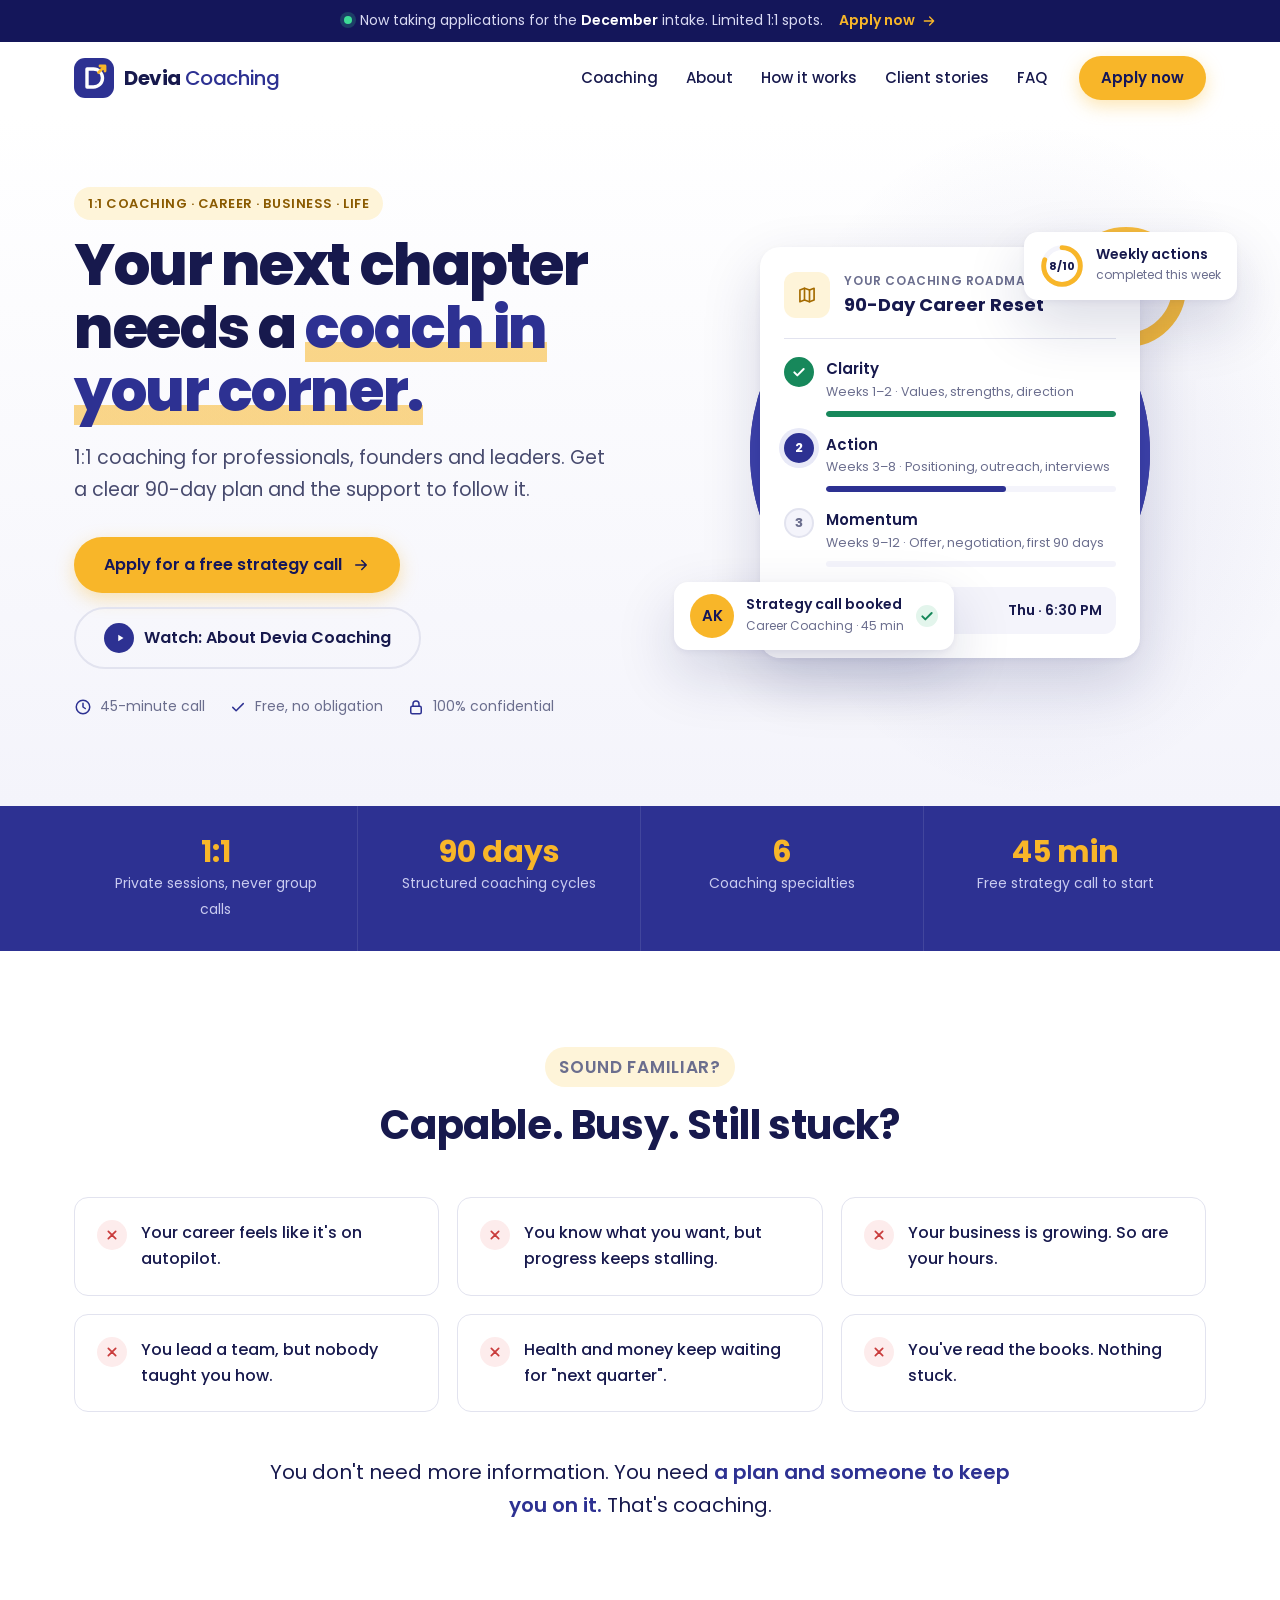
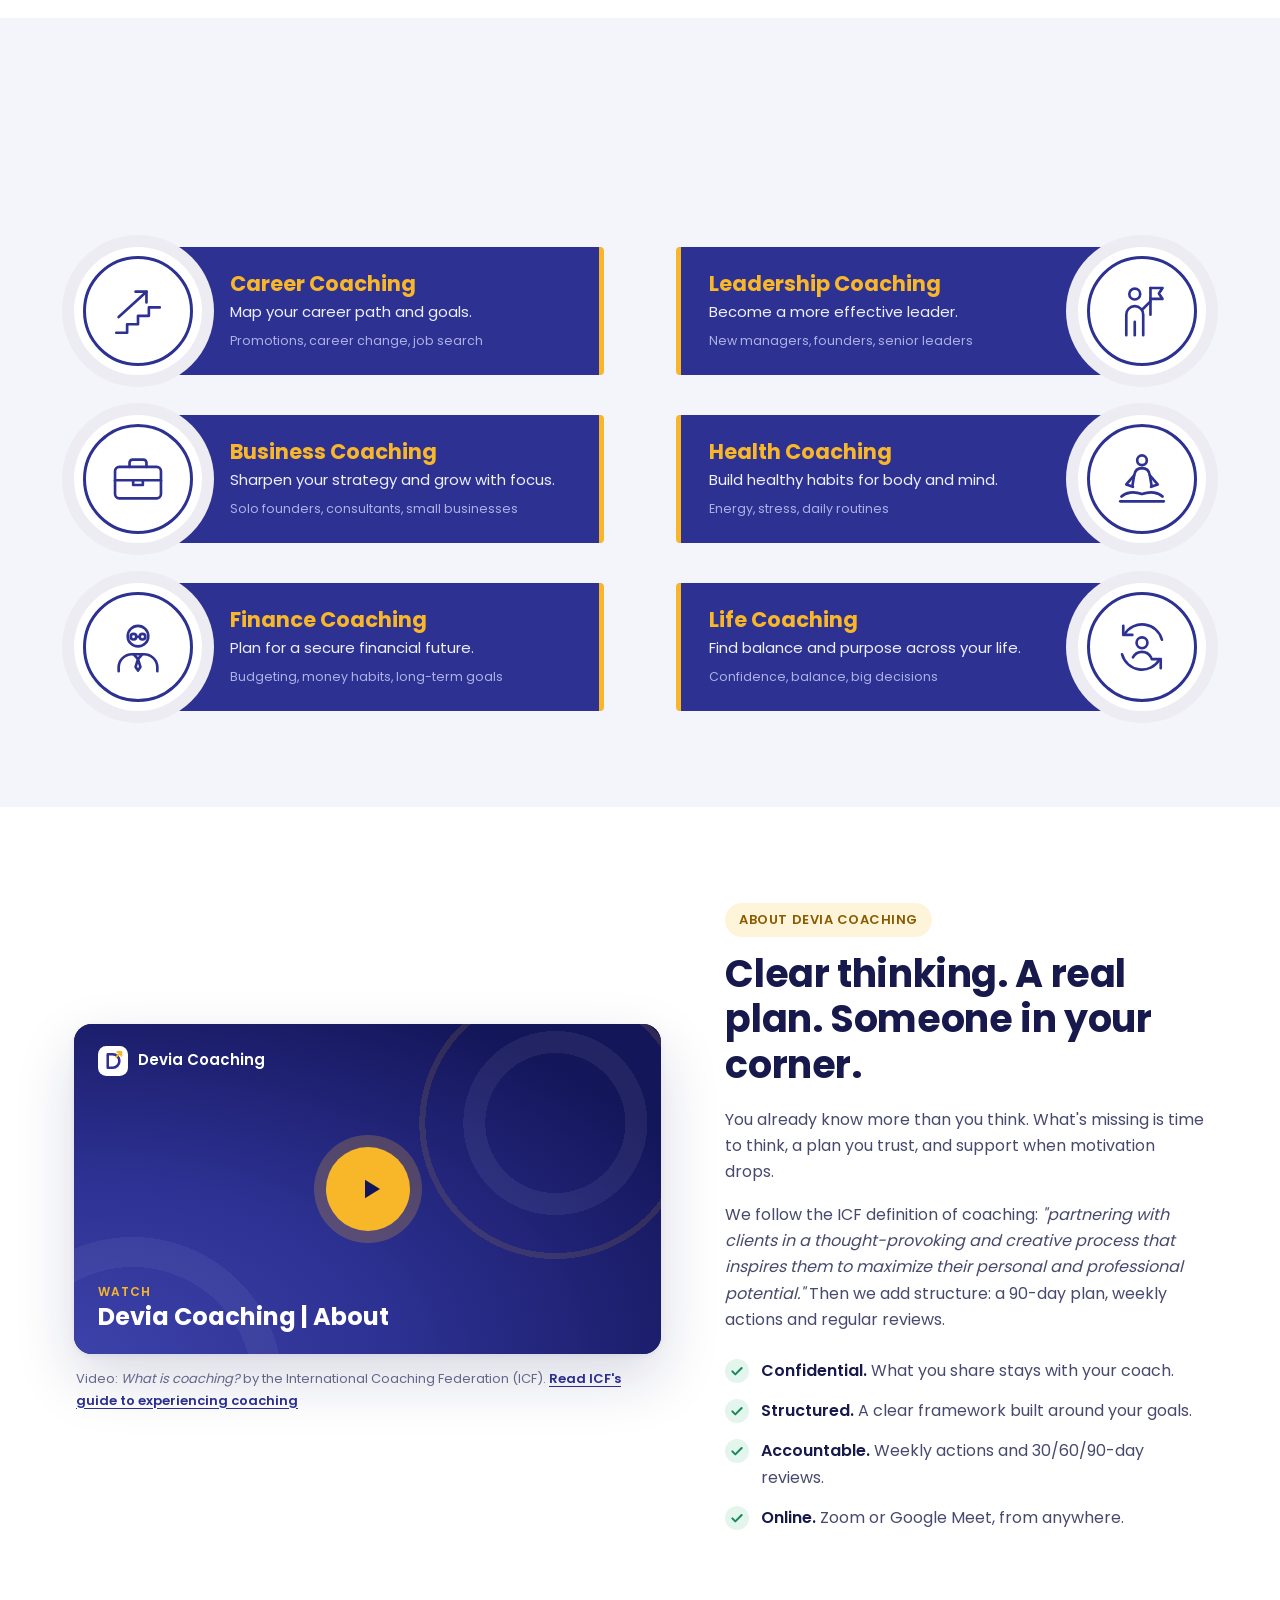
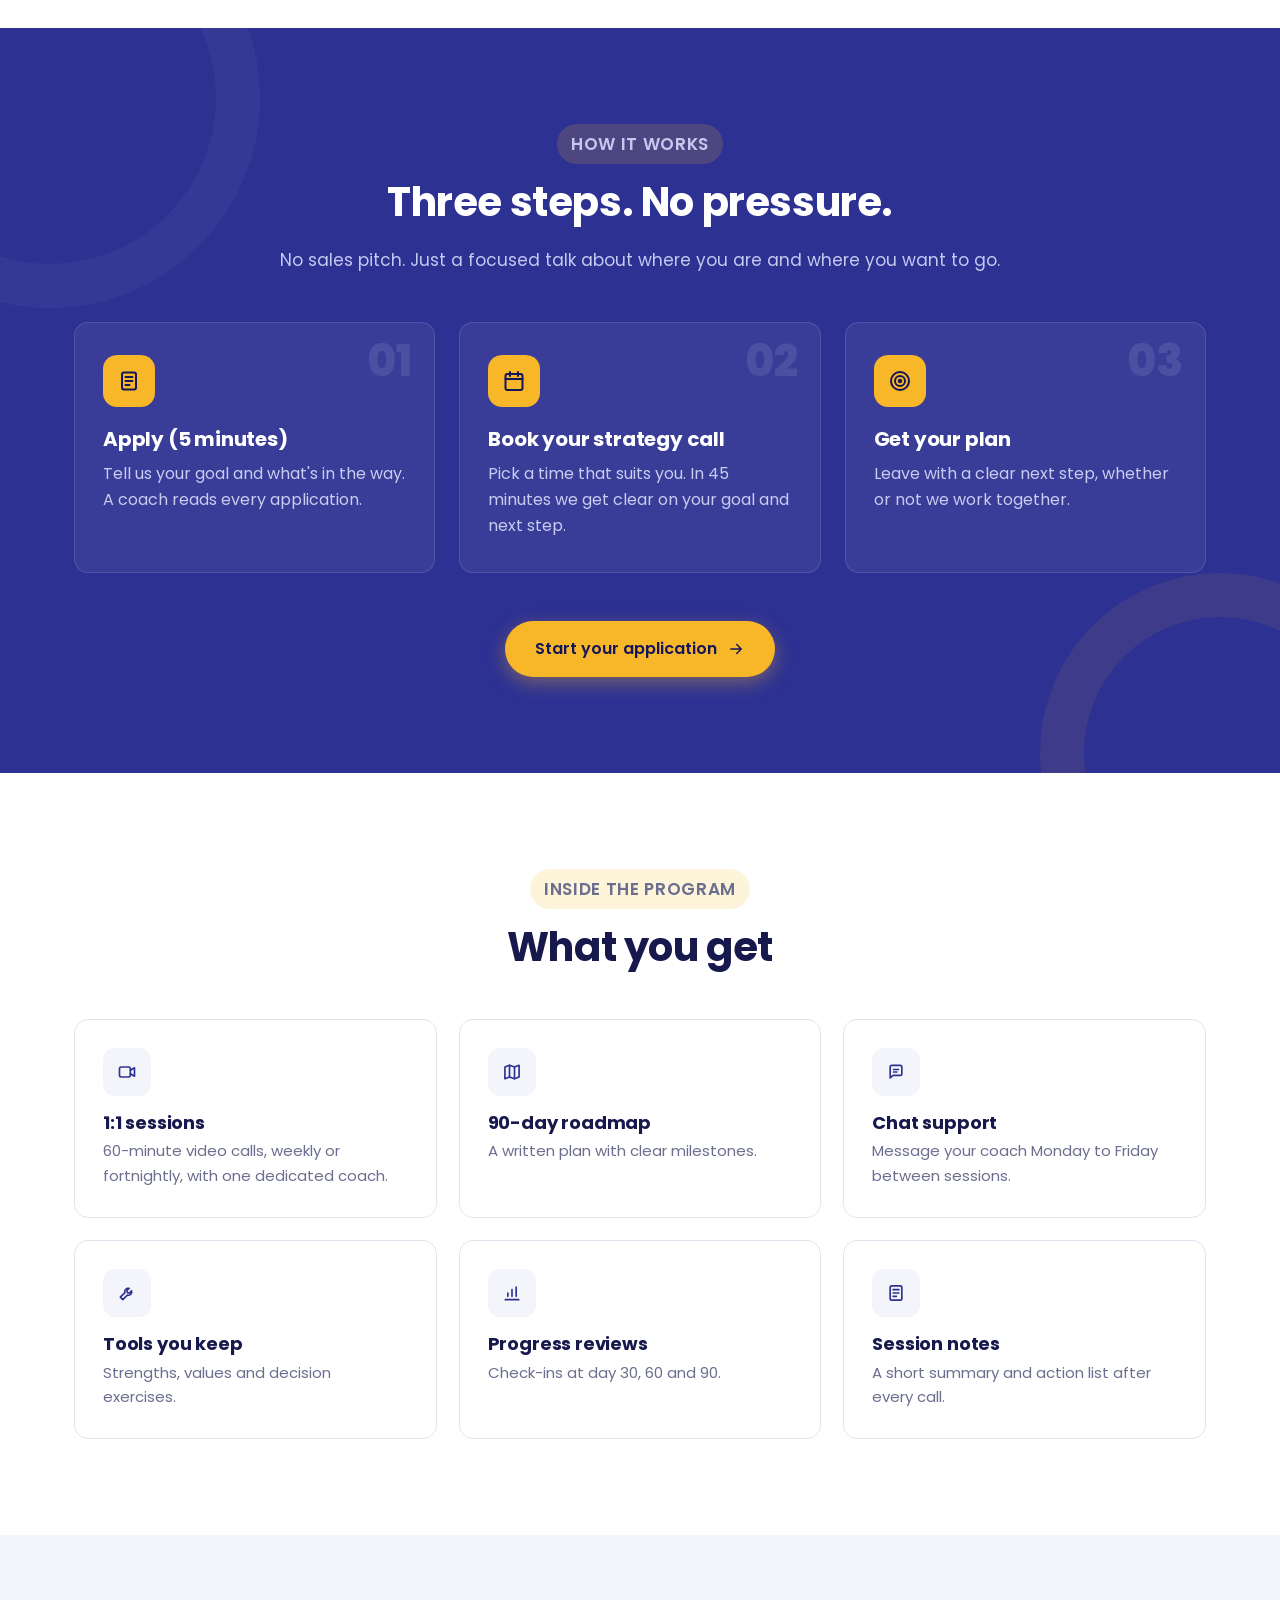
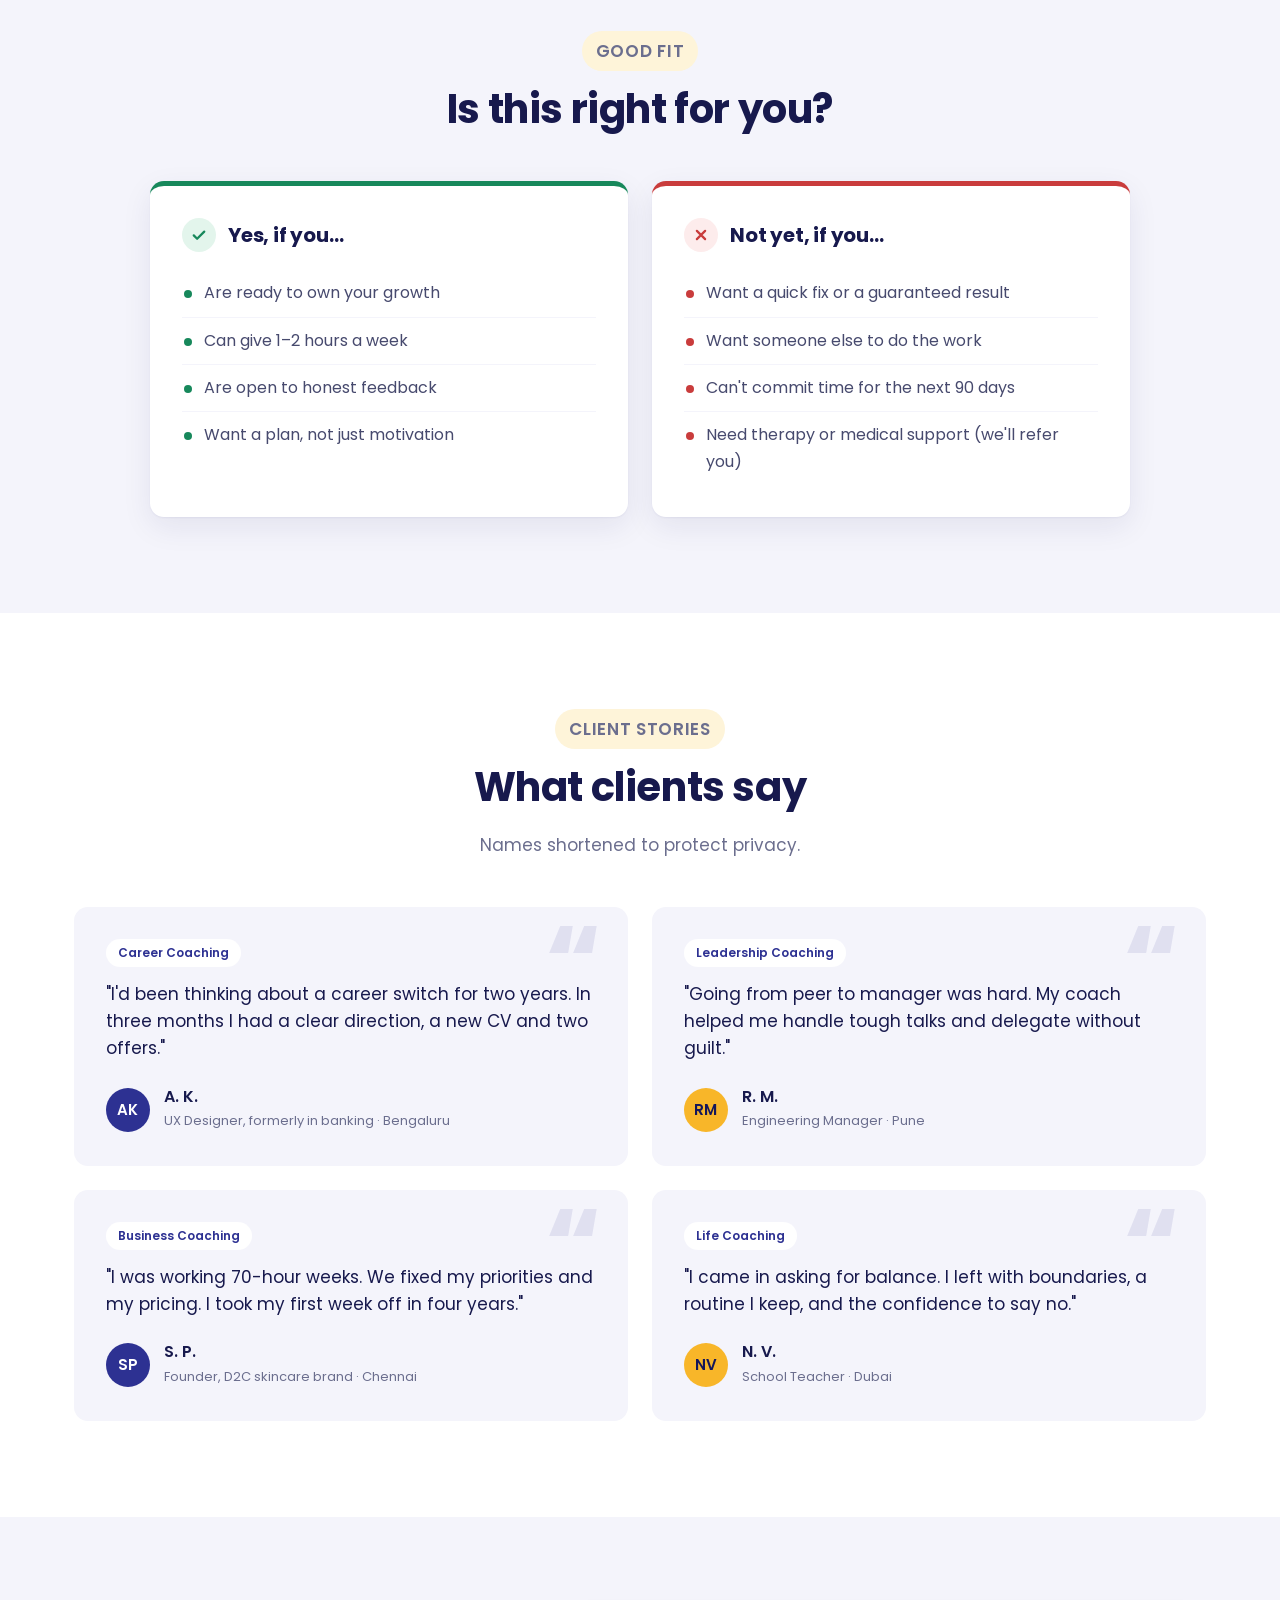
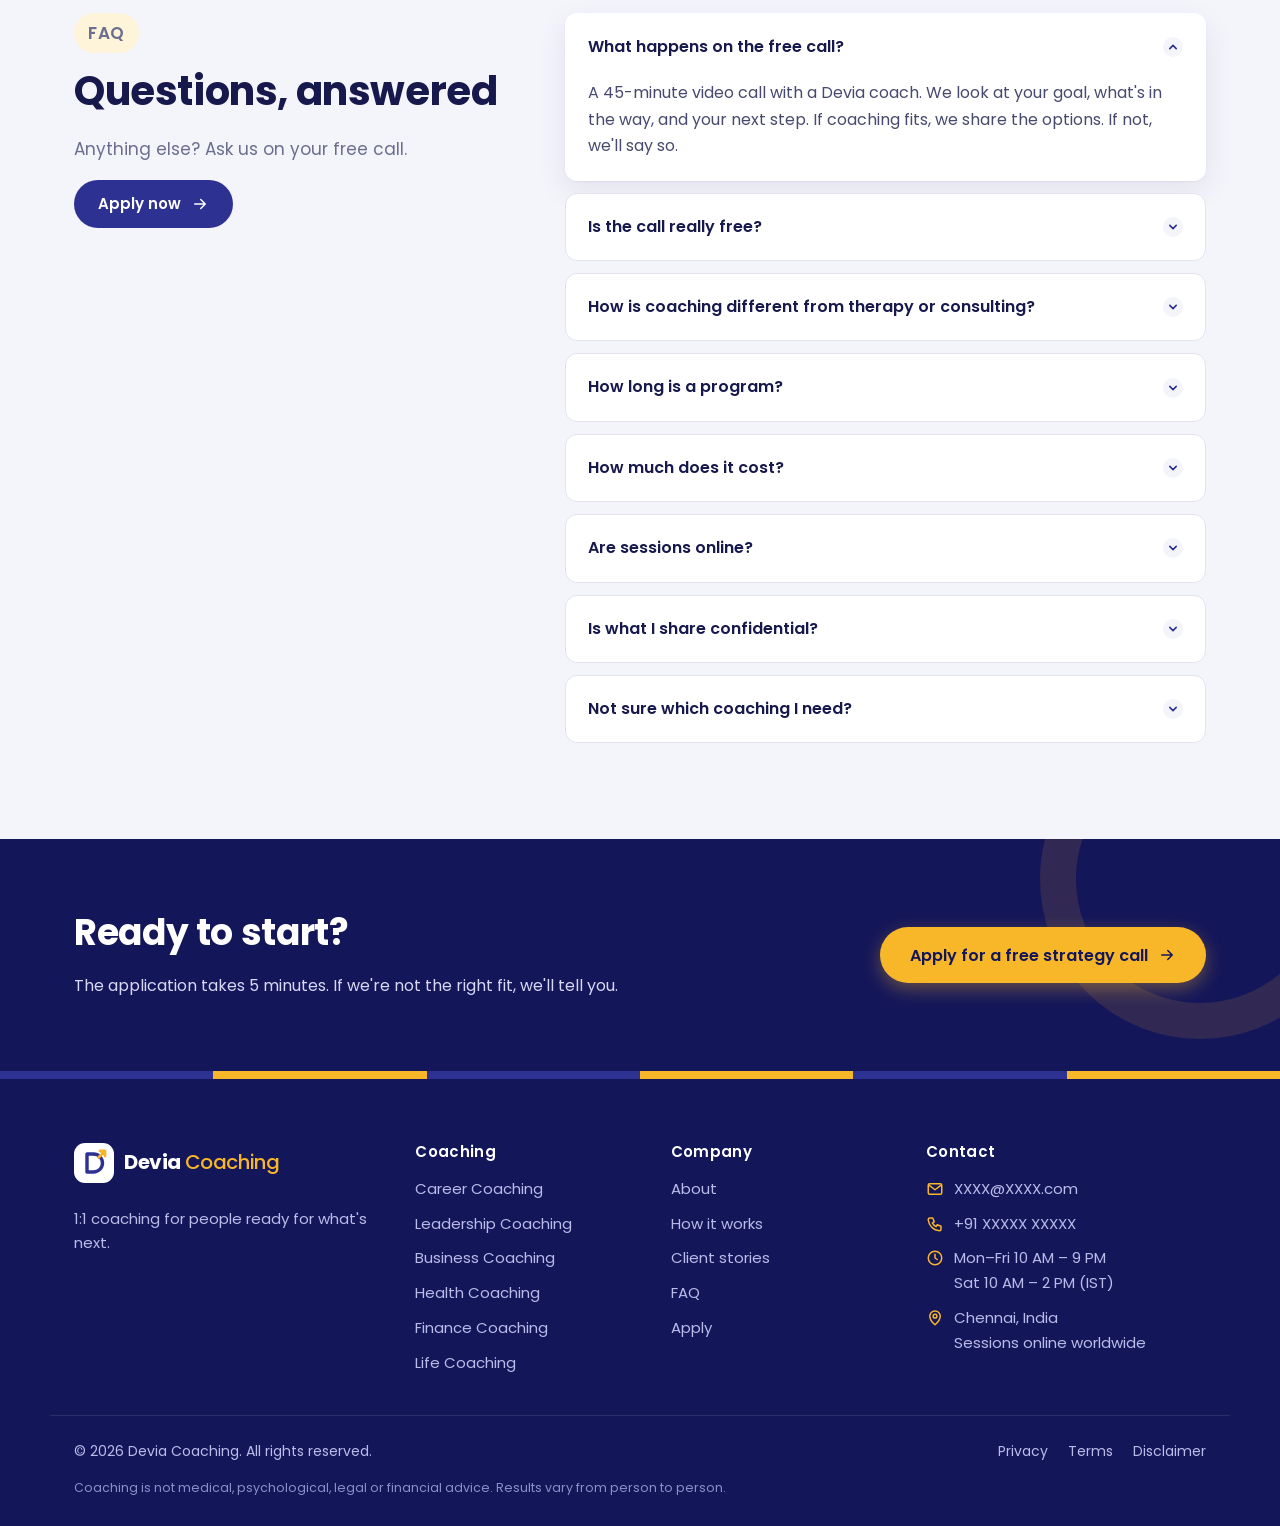
==== index.html @ 9c39a825 "Add coaching funnel: landing page, application form, booking and confirmation" ====
<!doctype html>
<html lang="en">
<head>
<meta charset="utf-8">
<meta name="viewport" content="width=device-width, initial-scale=1">
<title>Devia Coaching | Career, Leadership, Business &amp; Life Coaching</title>
<meta name="description" content="1:1 coaching for professionals, founders and leaders. Career, leadership, business, health, finance and life coaching. Apply for a free 45-minute strategy call.">
<meta name="theme-color" content="#2d3192">
<meta property="og:type" content="website">
<meta property="og:site_name" content="Devia Coaching">
<meta property="og:title" content="Devia Coaching | Your next chapter deserves a coach in your corner">
<meta property="og:description" content="1:1 coaching for career, leadership, business, health, finance and life. Apply for a free 45-minute strategy call.">
<meta property="og:image" content="assets/img/og-image.png">
<meta name="twitter:card" content="summary_large_image">
<link rel="icon" href="assets/img/favicon.svg" type="image/svg+xml">
<link rel="preload" href="assets/fonts/poppins-latin-400-normal.woff2" as="font" type="font/woff2" crossorigin>
<link rel="preload" href="assets/fonts/poppins-latin-700-normal.woff2" as="font" type="font/woff2" crossorigin>
<link rel="stylesheet" href="assets/site.css">
<script>document.documentElement.classList.add('js')</script>
<script type="application/ld+json">{"@context":"https://schema.org","@type":"ProfessionalService","name":"Devia Coaching","description":"1:1 career, leadership, business, health, finance and life coaching.","areaServed":"Worldwide (online)","address":{"@type":"PostalAddress","addressLocality":"Chennai","addressRegion":"Tamil Nadu","addressCountry":"IN"},"openingHoursSpecification":[{"@type":"OpeningHoursSpecification","dayOfWeek":["Monday","Tuesday","Wednesday","Thursday","Friday"],"opens":"10:00","closes":"21:00"},{"@type":"OpeningHoursSpecification","dayOfWeek":"Saturday","opens":"10:00","closes":"14:00"}]}</script>
</head>
<body id="top" data-page="home">
<svg width="0" height="0" style="position:absolute" aria-hidden="true" focusable="false">
  <symbol id="i-career" viewBox="0 0 48 48"><path d="M6 42h9v-7h9v-7h9v-7h9"/><path d="M8 29 31 8"/><path d="M22 8h9v9"/></symbol>
  <symbol id="i-lead" viewBox="0 0 48 48"><circle cx="18" cy="10" r="4.5"/><path d="M11 44V27a7 7 0 0 1 14 0v17"/><path d="M18 33v11"/><path d="m24.5 22.5 6.5-6.5"/><path d="M31 5v22"/><path d="M31 5h10l-3 4.5 3 4.5H31"/></symbol>
  <symbol id="i-business" viewBox="0 0 48 48"><rect x="5" y="14" width="38" height="26" rx="3.5"/><path d="M17 14v-3.5A2.5 2.5 0 0 1 19.5 8h9a2.5 2.5 0 0 1 2.5 2.5V14"/><path d="M5 25h38"/><path d="M20 25v4h8v-4"/></symbol>
  <symbol id="i-health" viewBox="0 0 48 48"><circle cx="24" cy="8.5" r="4"/><path d="M24 15c-4 0-6 2.5-6.5 6L16 30"/><path d="M24 15c4 0 6 2.5 6.5 6L32 30"/><path d="M17.5 21 11 28.5l5.5 2"/><path d="M30.5 21 37 28.5l-5.5 2"/><path d="M7 38.5c3.5-3.5 10-4.5 17-2 7-2.5 13.5-1.5 17 2"/><path d="M6 42.5h36"/></symbol>
  <symbol id="i-finance" viewBox="0 0 48 48"><circle cx="24" cy="15" r="8.5"/><circle cx="20.3" cy="15.5" r="2.3"/><circle cx="27.7" cy="15.5" r="2.3"/><path d="M22.6 15.5h2.8"/><path d="M8 44v-3a11 11 0 0 1 11-11h10a11 11 0 0 1 11 11v3"/><path d="m20.5 30 3.5 4 3.5-4"/><path d="m24 34-2 6.5 2 3 2-3-2-6.5"/></symbol>
  <symbol id="i-life" viewBox="0 0 48 48"><path d="M40.5 18A17 17 0 0 0 9.5 13.5"/><path d="M8.5 6.5v7.5H16"/><path d="M7.5 30A17 17 0 0 0 38.5 34.5"/><path d="M39.5 41.5V34H32"/><circle cx="24" cy="20.5" r="4.5"/><path d="M16.5 32.5a8.5 8.5 0 0 1 15 0"/></symbol>
  <symbol id="i-check" viewBox="0 0 24 24"><path d="m5 12.5 4.5 4.5L19 7.5"/></symbol>
  <symbol id="i-x" viewBox="0 0 24 24"><path d="M6.5 6.5l11 11M17.5 6.5l-11 11"/></symbol>
  <symbol id="i-arrow" viewBox="0 0 24 24"><path d="M5 12h14M13 6l6 6-6 6"/></symbol>
  <symbol id="i-lock" viewBox="0 0 24 24"><rect x="5" y="11" width="14" height="10" rx="2"/><path d="M8 11V8a4 4 0 0 1 8 0v3"/></symbol>
  <symbol id="i-clock" viewBox="0 0 24 24"><circle cx="12" cy="12" r="9"/><path d="M12 7v5l3 2"/></symbol>
  <symbol id="i-video" viewBox="0 0 24 24"><rect x="3" y="6" width="13" height="12" rx="2"/><path d="m16 10 5-3v10l-5-3"/></symbol>
  <symbol id="i-calendar" viewBox="0 0 24 24"><rect x="3.5" y="5" width="17" height="16" rx="2"/><path d="M3.5 10h17M8 3v4M16 3v4"/></symbol>
  <symbol id="i-mail" viewBox="0 0 24 24"><rect x="3" y="5" width="18" height="14" rx="2"/><path d="m3.5 6.5 8.5 6.5 8.5-6.5"/></symbol>
  <symbol id="i-phone" viewBox="0 0 24 24"><path d="M5 4h4l2 5-2.5 1.5a11 11 0 0 0 5 5L15 13l5 2v4a2 2 0 0 1-2 2A16 16 0 0 1 3 6a2 2 0 0 1 2-2"/></symbol>
  <symbol id="i-pin" viewBox="0 0 24 24"><path d="M12 21s-7-6.2-7-11.5a7 7 0 0 1 14 0C19 14.8 12 21 12 21z"/><circle cx="12" cy="9.5" r="2.5"/></symbol>
  <symbol id="i-shield" viewBox="0 0 24 24"><path d="M12 3l7.5 3v5.5c0 4.6-3.2 8.3-7.5 9.5-4.3-1.2-7.5-4.9-7.5-9.5V6z"/><path d="m9 12 2.2 2.2L15.5 10"/></symbol>
  <symbol id="i-menu" viewBox="0 0 24 24"><path d="M4 7h16M4 12h16M4 17h16"/></symbol>
  <symbol id="i-chat" viewBox="0 0 24 24"><path d="M5 19V6a2 2 0 0 1 2-2h10a2 2 0 0 1 2 2v8a2 2 0 0 1-2 2H8.5z"/><path d="M9 9h6M9 12h4"/></symbol>
  <symbol id="i-map" viewBox="0 0 24 24"><path d="M9 4 3.5 6v14L9 18l6 2 5.5-2V4L15 6z"/><path d="M9 4v14M15 6v14"/></symbol>
  <symbol id="i-chart" viewBox="0 0 24 24"><path d="M4 20h16"/><path d="M7 16v-4M12 16V8M17 16V5"/></symbol>
  <symbol id="i-tools" viewBox="0 0 24 24"><path d="M14.5 6.5a4 4 0 0 0-5 5L4 17l3 3 5.5-5.5a4 4 0 0 0 5-5l-2.5 2.5-2.5-.5-.5-2.5z"/></symbol>
  <symbol id="i-notes" viewBox="0 0 24 24"><rect x="5" y="3.5" width="14" height="17" rx="2"/><path d="M8.5 8h7M8.5 12h7M8.5 16h4"/></symbol>
  <symbol id="i-target" viewBox="0 0 24 24"><circle cx="12" cy="12" r="9"/><circle cx="12" cy="12" r="5"/><circle cx="12" cy="12" r="1.2"/></symbol>
</svg>
<a class="skip-link" href="#main">Skip to content</a>

<div class="topbar">
  <div class="wrap topbar-in">
    <p><span class="dot" aria-hidden="true"></span>Now taking applications for the <strong data-intake-month>next</strong> intake. Limited 1:1 spots.</p>
    <a href="apply.html">Apply now <svg class="ic" aria-hidden="true"><use href="#i-arrow"/></svg></a>
  </div>
</div>

<header class="site-header" data-header>
  <div class="wrap nav">
    <a class="brand" href="#top" aria-label="Devia Coaching, home">
      <svg class="brand-mark" viewBox="0 0 40 40" aria-hidden="true"><rect width="40" height="40" rx="11" fill="#2d3192"/><path d="M13 11h6.5a9 9 0 0 1 0 18H13z" fill="none" stroke="#fff" stroke-width="3.4" stroke-linejoin="round"/><path d="M24.5 14.5 31 8m-5 0h5v5" fill="none" stroke="#f8b629" stroke-width="2.8" stroke-linecap="round" stroke-linejoin="round"/></svg>
      <span class="brand-name">Devia <span>Coaching</span></span>
    </a>
    <nav class="nav-main" aria-label="Main" data-nav>
      <ul>
        <li><a href="#coaching">Coaching</a></li>
        <li><a href="#about">About</a></li>
        <li><a href="#how-it-works">How it works</a></li>
        <li><a href="#stories">Client stories</a></li>
        <li><a href="#faq">FAQ</a></li>
      </ul>
      <a class="btn btn-gold nav-cta" href="apply.html">Apply now</a>
    </nav>
    <button class="nav-toggle" type="button" aria-expanded="false" aria-controls="mobile-nav" aria-label="Open menu" data-nav-toggle>
      <svg class="ic" aria-hidden="true"><use href="#i-menu"/></svg>
    </button>
  </div>
  <div class="mobile-nav" id="mobile-nav" hidden data-mobile-nav>
    <a href="#coaching">Coaching</a>
    <a href="#about">About</a>
    <a href="#how-it-works">How it works</a>
    <a href="#stories">Client stories</a>
    <a href="#faq">FAQ</a>
    <a class="btn btn-gold btn-block" href="apply.html">Apply for a free strategy call</a>
  </div>
</header>

<main id="main">

  <!-- HERO -->
  <section class="hero" data-hero>
    <div class="wrap hero-grid">
      <div class="hero-copy">
        <p class="eyebrow">1:1 coaching · Career · Business · Life</p>
        <h1>Your next chapter needs a <span class="hl">coach in your corner.</span></h1>
        <p class="lead">1:1 coaching for professionals, founders and leaders. Get a clear 90-day plan and the support to follow it.</p>
        <div class="hero-ctas">
          <a class="btn btn-gold btn-lg" href="apply.html">Apply for a free strategy call <svg class="ic" aria-hidden="true"><use href="#i-arrow"/></svg></a>
          <a class="btn btn-ghost btn-lg" href="#about"><span class="play-dot" aria-hidden="true"><svg viewBox="0 0 24 24"><path d="M9 6.5v11l9-5.5z" fill="currentColor"/></svg></span> Watch: About Devia Coaching</a>
        </div>
        <ul class="hero-assure">
          <li><svg class="ic" aria-hidden="true"><use href="#i-clock"/></svg>45-minute call</li>
          <li><svg class="ic" aria-hidden="true"><use href="#i-check"/></svg>Free, no obligation</li>
          <li><svg class="ic" aria-hidden="true"><use href="#i-lock"/></svg>100% confidential</li>
        </ul>
      </div>

      <div class="hero-visual" aria-hidden="true">
        <div class="ring ring-a"></div>
        <div class="ring ring-b"></div>
        <div class="roadmap-card">
          <div class="rc-head">
            <span class="rc-icon"><svg class="ic"><use href="#i-map"/></svg></span>
            <div>
              <p class="rc-kicker">Your coaching roadmap</p>
              <p class="rc-title">90-Day Career Reset</p>
            </div>
          </div>
          <ol class="rc-phases">
            <li class="done"><span class="rc-dot"><svg class="ic"><use href="#i-check"/></svg></span><div><strong>Clarity</strong><small>Weeks 1–2 · Values, strengths, direction</small><span class="bar"><i style="width:100%"></i></span></div></li>
            <li class="active"><span class="rc-dot">2</span><div><strong>Action</strong><small>Weeks 3–8 · Positioning, outreach, interviews</small><span class="bar"><i style="width:62%"></i></span></div></li>
            <li><span class="rc-dot">3</span><div><strong>Momentum</strong><small>Weeks 9–12 · Offer, negotiation, first 90 days</small><span class="bar"><i style="width:0"></i></span></div></li>
          </ol>
          <div class="rc-foot">
            <span><svg class="ic"><use href="#i-video"/></svg>Next session</span>
            <strong>Thu · 6:30 PM</strong>
          </div>
        </div>
        <div class="float-chip chip-booked">
          <span class="avatar av-gold">AK</span>
          <div><strong>Strategy call booked</strong><small>Career Coaching · 45 min</small></div>
          <svg class="ic ok"><use href="#i-check"/></svg>
        </div>
        <div class="float-chip chip-goal">
          <span class="goal-ring"><svg viewBox="0 0 36 36"><circle cx="18" cy="18" r="15" /><circle cx="18" cy="18" r="15" class="prog"/></svg><b>8/10</b></span>
          <div><strong>Weekly actions</strong><small>completed this week</small></div>
        </div>
      </div>
    </div>
  </section>

  <!-- FACTS -->
  <section class="facts" aria-label="At a glance">
    <div class="wrap facts-grid">
      <div class="fact"><strong>1:1</strong><span>Private sessions, never group calls</span></div>
      <div class="fact"><strong>90 days</strong><span>Structured coaching cycles</span></div>
      <div class="fact"><strong>6</strong><span>Coaching specialties</span></div>
      <div class="fact"><strong>45 min</strong><span>Free strategy call to start</span></div>
    </div>
  </section>

  <!-- PROBLEM -->
  <section class="section" id="sound-familiar">
    <div class="wrap">
      <div class="section-head center reveal">
        <p class="eyebrow">Sound familiar?</p>
        <h2>Capable. Busy. Still stuck?</h2>
      </div>
      <ul class="pain-grid">
        <li class="pain reveal"><span class="pain-x"><svg class="ic" aria-hidden="true"><use href="#i-x"/></svg></span>Your career feels like it's on autopilot.</li>
        <li class="pain reveal"><span class="pain-x"><svg class="ic" aria-hidden="true"><use href="#i-x"/></svg></span>You know what you want, but progress keeps stalling.</li>
        <li class="pain reveal"><span class="pain-x"><svg class="ic" aria-hidden="true"><use href="#i-x"/></svg></span>Your business is growing. So are your hours.</li>
        <li class="pain reveal"><span class="pain-x"><svg class="ic" aria-hidden="true"><use href="#i-x"/></svg></span>You lead a team, but nobody taught you how.</li>
        <li class="pain reveal"><span class="pain-x"><svg class="ic" aria-hidden="true"><use href="#i-x"/></svg></span>Health and money keep waiting for "next quarter".</li>
        <li class="pain reveal"><span class="pain-x"><svg class="ic" aria-hidden="true"><use href="#i-x"/></svg></span>You've read the books. Nothing stuck.</li>
      </ul>
      <p class="pain-answer reveal">You don't need more information. You need <strong>a plan and someone to keep you on it.</strong> That's coaching.</p>
    </div>
  </section>

  <!-- TYPES OF COACHING -->
  <section class="section section-tint" id="coaching">
    <div class="wrap">
      <div class="types-head reveal">
        <h2 class="bar-title">Types of Coaching:</h2>
        <p>Six ways we can help. Not sure which one fits? Pick the closest. We'll sort it out on your call.</p>
      </div>

      <div class="coach-grid">
        <a class="coach-card reveal" href="apply.html?focus=career">
          <span class="coach-icon"><svg class="ic-lg" aria-hidden="true"><use href="#i-career"/></svg></span>
          <span class="coach-body">
            <span class="coach-title">Career Coaching</span>
            <span class="coach-desc">Map your career path and goals.</span>
            <span class="coach-best">Promotions, career change, job search</span>
          </span>
        </a>
        <a class="coach-card right reveal" href="apply.html?focus=leadership">
          <span class="coach-icon"><svg class="ic-lg" aria-hidden="true"><use href="#i-lead"/></svg></span>
          <span class="coach-body">
            <span class="coach-title">Leadership Coaching</span>
            <span class="coach-desc">Become a more effective leader.</span>
            <span class="coach-best">New managers, founders, senior leaders</span>
          </span>
        </a>
        <a class="coach-card reveal" href="apply.html?focus=business">
          <span class="coach-icon"><svg class="ic-lg" aria-hidden="true"><use href="#i-business"/></svg></span>
          <span class="coach-body">
            <span class="coach-title">Business Coaching</span>
            <span class="coach-desc">Sharpen your strategy and grow with focus.</span>
            <span class="coach-best">Solo founders, consultants, small businesses</span>
          </span>
        </a>
        <a class="coach-card right reveal" href="apply.html?focus=health">
          <span class="coach-icon"><svg class="ic-lg" aria-hidden="true"><use href="#i-health"/></svg></span>
          <span class="coach-body">
            <span class="coach-title">Health Coaching</span>
            <span class="coach-desc">Build healthy habits for body and mind.</span>
            <span class="coach-best">Energy, stress, daily routines</span>
          </span>
        </a>
        <a class="coach-card reveal" href="apply.html?focus=finance">
          <span class="coach-icon"><svg class="ic-lg" aria-hidden="true"><use href="#i-finance"/></svg></span>
          <span class="coach-body">
            <span class="coach-title">Finance Coaching</span>
            <span class="coach-desc">Plan for a secure financial future.</span>
            <span class="coach-best">Budgeting, money habits, long-term goals</span>
          </span>
        </a>
        <a class="coach-card right reveal" href="apply.html?focus=life">
          <span class="coach-icon"><svg class="ic-lg" aria-hidden="true"><use href="#i-life"/></svg></span>
          <span class="coach-body">
            <span class="coach-title">Life Coaching</span>
            <span class="coach-desc">Find balance and purpose across your life.</span>
            <span class="coach-best">Confidence, balance, big decisions</span>
          </span>
        </a>
      </div>
    </div>
  </section>

  <!-- ABOUT + VIDEO -->
  <section class="section" id="about">
    <div class="wrap about-grid">
      <div class="about-video reveal">
        <div class="video-frame">
          <!-- To swap the video, change data-embed (Vimeo or YouTube embed URL) and the link below. -->
          <button class="video-facade" type="button" data-video data-embed="https://player.vimeo.com/video/136645385?autoplay=1&amp;title=0&amp;byline=0&amp;portrait=0&amp;dnt=1" aria-label="Play video: Devia Coaching | About">
            <span class="vf-pattern" aria-hidden="true"></span>
            <span class="vf-top" aria-hidden="true">
              <svg class="brand-mark sm" viewBox="0 0 40 40"><rect width="40" height="40" rx="11" fill="#fff"/><path d="M13 11h6.5a9 9 0 0 1 0 18H13z" fill="none" stroke="#2d3192" stroke-width="3.4" stroke-linejoin="round"/><path d="M24.5 14.5 31 8m-5 0h5v5" fill="none" stroke="#f8b629" stroke-width="2.8" stroke-linecap="round" stroke-linejoin="round"/></svg>
              <span>Devia Coaching</span>
            </span>
            <span class="vf-play" aria-hidden="true"><svg viewBox="0 0 24 24"><path d="M9 6.5v11l9-5.5z" fill="currentColor"/></svg></span>
            <span class="vf-title" aria-hidden="true"><small>Watch</small>Devia Coaching | About</span>
          </button>
        </div>
        <p class="video-note">Video: <em>What is coaching?</em> by the International Coaching Federation (ICF). <a href="https://coachingfederation.org/guide-to-experiencing-coaching-for-individuals/" target="_blank" rel="noopener">Read ICF's guide to experiencing coaching</a></p>
      </div>

      <div class="about-copy reveal">
        <p class="eyebrow">About Devia Coaching</p>
        <h2>Clear thinking. A real plan. Someone in your corner.</h2>
        <p>You already know more than you think. What's missing is time to think, a plan you trust, and support when motivation drops.</p>
        <p>We follow the ICF definition of coaching: <em>"partnering with clients in a thought-provoking and creative process that inspires them to maximize their personal and professional potential."</em> Then we add structure: a 90-day plan, weekly actions and regular reviews.</p>
        <ul class="ticks">
          <li><svg class="ic" aria-hidden="true"><use href="#i-check"/></svg><span><strong>Confidential.</strong> What you share stays with your coach.</span></li>
          <li><svg class="ic" aria-hidden="true"><use href="#i-check"/></svg><span><strong>Structured.</strong> A clear framework built around your goals.</span></li>
          <li><svg class="ic" aria-hidden="true"><use href="#i-check"/></svg><span><strong>Accountable.</strong> Weekly actions and 30/60/90-day reviews.</span></li>
          <li><svg class="ic" aria-hidden="true"><use href="#i-check"/></svg><span><strong>Online.</strong> Zoom or Google Meet, from anywhere.</span></li>
        </ul>
      </div>
    </div>
  </section>

  <!-- HOW IT WORKS -->
  <section class="section section-navy" id="how-it-works">
    <div class="wrap">
      <div class="section-head center reveal">
        <p class="eyebrow on-dark">How it works</p>
        <h2>Three steps. No pressure.</h2>
        <p>No sales pitch. Just a focused talk about where you are and where you want to go.</p>
      </div>
      <ol class="steps">
        <li class="step reveal">
          <span class="step-num">01</span>
          <span class="step-icon"><svg class="ic" aria-hidden="true"><use href="#i-notes"/></svg></span>
          <h3>Apply (5 minutes)</h3>
          <p>Tell us your goal and what's in the way. A coach reads every application.</p>
        </li>
        <li class="step reveal">
          <span class="step-num">02</span>
          <span class="step-icon"><svg class="ic" aria-hidden="true"><use href="#i-calendar"/></svg></span>
          <h3>Book your strategy call</h3>
          <p>Pick a time that suits you. In 45 minutes we get clear on your goal and next step.</p>
        </li>
        <li class="step reveal">
          <span class="step-num">03</span>
          <span class="step-icon"><svg class="ic" aria-hidden="true"><use href="#i-target"/></svg></span>
          <h3>Get your plan</h3>
          <p>Leave with a clear next step, whether or not we work together.</p>
        </li>
      </ol>
      <div class="center reveal"><a class="btn btn-gold btn-lg" href="apply.html">Start your application <svg class="ic" aria-hidden="true"><use href="#i-arrow"/></svg></a></div>
    </div>
  </section>

  <!-- WHAT'S INCLUDED -->
  <section class="section" id="included">
    <div class="wrap">
      <div class="section-head center reveal">
        <p class="eyebrow">Inside the program</p>
        <h2>What you get</h2>
      </div>
      <div class="included-grid">
        <div class="inc reveal"><span class="inc-icon"><svg class="ic" aria-hidden="true"><use href="#i-video"/></svg></span><h3>1:1 sessions</h3><p>60-minute video calls, weekly or fortnightly, with one dedicated coach.</p></div>
        <div class="inc reveal"><span class="inc-icon"><svg class="ic" aria-hidden="true"><use href="#i-map"/></svg></span><h3>90-day roadmap</h3><p>A written plan with clear milestones.</p></div>
        <div class="inc reveal"><span class="inc-icon"><svg class="ic" aria-hidden="true"><use href="#i-chat"/></svg></span><h3>Chat support</h3><p>Message your coach Monday to Friday between sessions.</p></div>
        <div class="inc reveal"><span class="inc-icon"><svg class="ic" aria-hidden="true"><use href="#i-tools"/></svg></span><h3>Tools you keep</h3><p>Strengths, values and decision exercises.</p></div>
        <div class="inc reveal"><span class="inc-icon"><svg class="ic" aria-hidden="true"><use href="#i-chart"/></svg></span><h3>Progress reviews</h3><p>Check-ins at day 30, 60 and 90.</p></div>
        <div class="inc reveal"><span class="inc-icon"><svg class="ic" aria-hidden="true"><use href="#i-notes"/></svg></span><h3>Session notes</h3><p>A short summary and action list after every call.</p></div>
      </div>
    </div>
  </section>

  <!-- FIT -->
  <section class="section section-tint" id="fit">
    <div class="wrap">
      <div class="section-head center reveal">
        <p class="eyebrow">Good fit</p>
        <h2>Is this right for you?</h2>
      </div>
      <div class="fit-grid">
        <div class="fit-card yes reveal">
          <h3><span class="fit-badge"><svg class="ic" aria-hidden="true"><use href="#i-check"/></svg></span>Yes, if you…</h3>
          <ul>
            <li>Are ready to own your growth</li>
            <li>Can give 1–2 hours a week</li>
            <li>Are open to honest feedback</li>
            <li>Want a plan, not just motivation</li>
          </ul>
        </div>
        <div class="fit-card no reveal">
          <h3><span class="fit-badge"><svg class="ic" aria-hidden="true"><use href="#i-x"/></svg></span>Not yet, if you…</h3>
          <ul>
            <li>Want a quick fix or a guaranteed result</li>
            <li>Want someone else to do the work</li>
            <li>Can't commit time for the next 90 days</li>
            <li>Need therapy or medical support (we'll refer you)</li>
          </ul>
        </div>
      </div>
    </div>
  </section>

  <!-- STORIES -->
  <section class="section" id="stories">
    <div class="wrap">
      <div class="section-head center reveal">
        <p class="eyebrow">Client stories</p>
        <h2>What clients say</h2>
        <p>Names shortened to protect privacy.</p>
      </div>
      <div class="stories-grid">
        <figure class="story reveal">
          <span class="story-tag">Career Coaching</span>
          <blockquote>"I'd been thinking about a career switch for two years. In three months I had a clear direction, a new CV and two offers."</blockquote>
          <figcaption><span class="avatar">AK</span><span><strong>A. K.</strong><small>UX Designer, formerly in banking · Bengaluru</small></span></figcaption>
        </figure>
        <figure class="story reveal">
          <span class="story-tag">Leadership Coaching</span>
          <blockquote>"Going from peer to manager was hard. My coach helped me handle tough talks and delegate without guilt."</blockquote>
          <figcaption><span class="avatar av-gold">RM</span><span><strong>R. M.</strong><small>Engineering Manager · Pune</small></span></figcaption>
        </figure>
        <figure class="story reveal">
          <span class="story-tag">Business Coaching</span>
          <blockquote>"I was working 70-hour weeks. We fixed my priorities and my pricing. I took my first week off in four years."</blockquote>
          <figcaption><span class="avatar">SP</span><span><strong>S. P.</strong><small>Founder, D2C skincare brand · Chennai</small></span></figcaption>
        </figure>
        <figure class="story reveal">
          <span class="story-tag">Life Coaching</span>
          <blockquote>"I came in asking for balance. I left with boundaries, a routine I keep, and the confidence to say no."</blockquote>
          <figcaption><span class="avatar av-gold">NV</span><span><strong>N. V.</strong><small>School Teacher · Dubai</small></span></figcaption>
        </figure>
      </div>
    </div>
  </section>

  <!-- FAQ -->
  <section class="section section-tint" id="faq">
    <div class="wrap faq-wrap">
      <div class="section-head reveal">
        <p class="eyebrow">FAQ</p>
        <h2>Questions, answered</h2>
        <p>Anything else? Ask us on your free call.</p>
        <a class="btn btn-navy" href="apply.html">Apply now <svg class="ic" aria-hidden="true"><use href="#i-arrow"/></svg></a>
      </div>
      <div class="faq-list reveal">
        <details open>
          <summary>What happens on the free call?</summary>
          <p>A 45-minute video call with a Devia coach. We look at your goal, what's in the way, and your next step. If coaching fits, we share the options. If not, we'll say so.</p>
        </details>
        <details>
          <summary>Is the call really free?</summary>
          <p>Yes. No cost, no obligation. We ask you to apply first so we can prepare.</p>
        </details>
        <details>
          <summary>How is coaching different from therapy or consulting?</summary>
          <p>Therapy often looks at the past. Consulting gives you answers. Coaching helps you find your own answers and act on them. It is not a replacement for medical or mental-health care.</p>
        </details>
        <details>
          <summary>How long is a program?</summary>
          <p>Programs run in 90-day cycles. Most clients stay for one or two cycles, meeting weekly or fortnightly.</p>
        </details>
        <details>
          <summary>How much does it cost?</summary>
          <p>It depends on the program and how often we meet. We share clear options on your call, only if it's a good fit. No hidden fees.</p>
        </details>
        <details>
          <summary>Are sessions online?</summary>
          <p>Yes, on Zoom or Google Meet. The booking calendar shows times in your own time zone.</p>
        </details>
        <details>
          <summary>Is what I share confidential?</summary>
          <p>Yes. Your application and sessions stay between you and Devia Coaching. We never share or sell your details.</p>
        </details>
        <details>
          <summary>Not sure which coaching I need?</summary>
          <p>That's common. Pick the closest option in the form. We'll narrow it down on the call.</p>
        </details>
      </div>
    </div>
  </section>

  <!-- FINAL CTA -->
  <section class="cta-band">
    <div class="wrap cta-in reveal">
      <div>
        <h2>Ready to start?</h2>
        <p>The application takes 5 minutes. If we're not the right fit, we'll tell you.</p>
      </div>
      <a class="btn btn-gold btn-lg" href="apply.html">Apply for a free strategy call <svg class="ic" aria-hidden="true"><use href="#i-arrow"/></svg></a>
    </div>
  </section>
</main>

<div class="stripe" aria-hidden="true"><i></i><i></i><i></i><i></i><i></i><i></i></div>
<footer class="site-footer">
  <div class="wrap footer-grid">
    <div class="f-brand">
      <a class="brand on-dark" href="#top" aria-label="Devia Coaching, back to top">
        <svg class="brand-mark" viewBox="0 0 40 40" aria-hidden="true"><rect width="40" height="40" rx="11" fill="#fff"/><path d="M13 11h6.5a9 9 0 0 1 0 18H13z" fill="none" stroke="#2d3192" stroke-width="3.4" stroke-linejoin="round"/><path d="M24.5 14.5 31 8m-5 0h5v5" fill="none" stroke="#f8b629" stroke-width="2.8" stroke-linecap="round" stroke-linejoin="round"/></svg>
        <span class="brand-name">Devia <span>Coaching</span></span>
      </a>
      <p>1:1 coaching for people ready for what's next.</p>
    </div>
    <div>
      <h3>Coaching</h3>
      <ul>
        <li><a href="apply.html?focus=career">Career Coaching</a></li>
        <li><a href="apply.html?focus=leadership">Leadership Coaching</a></li>
        <li><a href="apply.html?focus=business">Business Coaching</a></li>
        <li><a href="apply.html?focus=health">Health Coaching</a></li>
        <li><a href="apply.html?focus=finance">Finance Coaching</a></li>
        <li><a href="apply.html?focus=life">Life Coaching</a></li>
      </ul>
    </div>
    <div>
      <h3>Company</h3>
      <ul>
        <li><a href="#about">About</a></li>
        <li><a href="#how-it-works">How it works</a></li>
        <li><a href="#stories">Client stories</a></li>
        <li><a href="#faq">FAQ</a></li>
        <li><a href="apply.html">Apply</a></li>
      </ul>
    </div>
    <div>
      <h3>Contact</h3>
      <ul class="contact-list">
        <li><svg class="ic" aria-hidden="true"><use href="#i-mail"/></svg><span>XXXX@XXXX.com</span></li>
        <li><svg class="ic" aria-hidden="true"><use href="#i-phone"/></svg><span>+91 XXXXX XXXXX</span></li>
        <li><svg class="ic" aria-hidden="true"><use href="#i-clock"/></svg><span>Mon–Fri 10 AM – 9 PM<br>Sat 10 AM – 2 PM (IST)</span></li>
        <li><svg class="ic" aria-hidden="true"><use href="#i-pin"/></svg><span>Chennai, India<br>Sessions online worldwide</span></li>
      </ul>
    </div>
  </div>
  <div class="wrap footer-bottom">
    <p>© <span data-year>2026</span> Devia Coaching. All rights reserved.</p>
    <p class="f-links"><a href="legal.html#privacy">Privacy</a><a href="legal.html#terms">Terms</a><a href="legal.html#disclaimer">Disclaimer</a></p>
  </div>
  <p class="wrap disclaimer">Coaching is not medical, psychological, legal or financial advice. Results vary from person to person.</p>
</footer>

<div class="mobile-cta" data-mobile-cta>
  <a class="btn btn-gold btn-block" href="apply.html">Apply for a free strategy call <svg class="ic" aria-hidden="true"><use href="#i-arrow"/></svg></a>
</div>

<script src="assets/site.js" defer></script>
</body>
</html>
---- assets/site.css ----
/* Devia Coaching */

@font-face { font-family: "Poppins"; font-style: normal; font-weight: 400; font-display: swap; src: url("fonts/poppins-latin-400-normal.woff2") format("woff2"); }
@font-face { font-family: "Poppins"; font-style: normal; font-weight: 500; font-display: swap; src: url("fonts/poppins-latin-500-normal.woff2") format("woff2"); }
@font-face { font-family: "Poppins"; font-style: normal; font-weight: 600; font-display: swap; src: url("fonts/poppins-latin-600-normal.woff2") format("woff2"); }
@font-face { font-family: "Poppins"; font-style: normal; font-weight: 700; font-display: swap; src: url("fonts/poppins-latin-700-normal.woff2") format("woff2"); }
@font-face { font-family: "Poppins"; font-style: normal; font-weight: 800; font-display: swap; src: url("fonts/poppins-latin-800-normal.woff2") format("woff2"); }

:root {
  --navy-900: #14165a;
  --navy-800: #1e2172;
  --navy: #2d3192;
  --navy-600: #3d42aa;
  --navy-100: #e8e9f7;
  --navy-50: #f4f4fb;
  --gold: #f8b629;
  --gold-600: #e8a20e;
  --gold-100: #fef4d9;
  --ink: #17194d;
  --text: #474a6e;
  --muted: #6b6e8e;
  --line: #e2e3ef;
  --ring: #ececf2;
  --white: #fff;
  --green: #17885b;
  --green-100: #e3f5ec;
  --red: #c93c3c;
  --red-100: #fdecec;
  --radius: 14px;
  --radius-sm: 10px;
  --shadow: 0 1px 2px rgba(20, 22, 90, .05), 0 10px 30px rgba(20, 22, 90, .08);
  --shadow-lg: 0 2px 6px rgba(20, 22, 90, .06), 0 24px 60px rgba(20, 22, 90, .16);
  --font: "Poppins", system-ui, -apple-system, "Segoe UI", Roboto, Arial, sans-serif;
  --header-h: 72px;
}

*, *::before, *::after { box-sizing: border-box; }
html { -webkit-text-size-adjust: 100%; scroll-behavior: smooth; scroll-padding-top: calc(var(--header-h) + 12px); }
body { margin: 0; font-family: var(--font); font-size: 16px; line-height: 1.65; color: var(--text); background: var(--white); -webkit-font-smoothing: antialiased; text-rendering: optimizeLegibility; }
img, svg { display: block; max-width: 100%; }
h1, h2, h3, h4 { margin: 0 0 .5em; color: var(--ink); line-height: 1.2; font-weight: 700; letter-spacing: -.01em; }
p { margin: 0 0 1em; }
a { color: var(--navy); text-decoration: none; }
a:hover { color: var(--navy-600); }
button, input, select, textarea { font: inherit; color: inherit; }
button { cursor: pointer; }
ul, ol { margin: 0; padding: 0; list-style: none; }
strong { color: var(--ink); font-weight: 600; }
:focus-visible { outline: 3px solid var(--gold); outline-offset: 2px; border-radius: 6px; }
[hidden] { display: none !important; }

.wrap { width: 100%; max-width: 1180px; margin: 0 auto; padding: 0 24px; }
.center { text-align: center; }
.sr-only { position: absolute; width: 1px; height: 1px; padding: 0; margin: -1px; overflow: hidden; clip: rect(0 0 0 0); white-space: nowrap; border: 0; }
.skip-link { position: absolute; left: 12px; top: -60px; z-index: 100; background: var(--ink); color: #fff; padding: 10px 16px; border-radius: 8px; }
.skip-link:focus { top: 12px; color: #fff; }

/* icons */
.ic { width: 20px; height: 20px; flex: none; fill: none; stroke: currentColor; stroke-width: 2; stroke-linecap: round; stroke-linejoin: round; }
.ic-lg { width: 48px; height: 48px; fill: none; stroke: currentColor; stroke-width: 2.2; stroke-linecap: round; stroke-linejoin: round; }

/* buttons */
.btn { display: inline-flex; align-items: center; justify-content: center; gap: 10px; min-height: 48px; padding: 12px 22px; border: 2px solid transparent; border-radius: 999px; font-weight: 600; font-size: 15px; line-height: 1.2; text-align: center; transition: background-color .2s, color .2s, border-color .2s, transform .2s, box-shadow .2s; }
.btn .ic { width: 18px; height: 18px; transition: transform .2s; }
.btn:hover .ic { transform: translateX(3px); }
.btn-lg { min-height: 56px; padding: 14px 28px; font-size: 16px; }
.btn-block { display: flex; width: 100%; }
.btn-gold { background: var(--gold); color: var(--navy-900); box-shadow: 0 6px 18px rgba(248, 182, 41, .35); }
.btn-gold:hover { background: var(--gold-600); color: var(--navy-900); transform: translateY(-1px); }
.btn-navy { background: var(--navy); color: #fff; }
.btn-navy:hover { background: var(--navy-800); color: #fff; transform: translateY(-1px); }
.btn-ghost { background: transparent; color: var(--ink); border-color: var(--line); }
.btn-ghost:hover { border-color: var(--navy); color: var(--navy); }
.btn-ghost:hover .ic { transform: none; }
.btn-link { background: none; border: 0; padding: 8px 4px; min-height: 0; color: var(--muted); font-weight: 500; }
.btn-link:hover { color: var(--navy); }
.btn[disabled], .btn[aria-disabled="true"] { opacity: .55; pointer-events: none; box-shadow: none; }
.play-dot { display: grid; place-items: center; width: 30px; height: 30px; border-radius: 50%; background: var(--navy); color: #fff; }
.play-dot svg { width: 14px; height: 14px; margin-left: 2px; }

/* top bar */
.topbar { background: var(--navy-900); color: #d9daf3; font-size: 14px; }
.topbar-in { display: flex; align-items: center; justify-content: center; gap: 16px; min-height: 42px; padding-top: 6px; padding-bottom: 6px; }
.topbar p { margin: 0; }
.topbar strong { color: #fff; }
.topbar a { display: inline-flex; align-items: center; gap: 6px; color: var(--gold); font-weight: 600; white-space: nowrap; }
.topbar a .ic { width: 16px; height: 16px; }
.dot { display: inline-block; width: 8px; height: 8px; margin-right: 8px; border-radius: 50%; background: #3ddc97; box-shadow: 0 0 0 4px rgba(61, 220, 151, .2); vertical-align: 1px; }

/* header */
.site-header { position: sticky; top: 0; z-index: 50; background: rgba(255, 255, 255, .92); backdrop-filter: saturate(160%) blur(10px); -webkit-backdrop-filter: saturate(160%) blur(10px); border-bottom: 1px solid transparent; transition: border-color .2s, box-shadow .2s; }
.site-header.scrolled { border-bottom-color: var(--line); box-shadow: 0 6px 20px rgba(20, 22, 90, .05); }
.nav { display: flex; align-items: center; justify-content: space-between; gap: 24px; height: var(--header-h); }
.brand { display: inline-flex; align-items: center; gap: 10px; color: var(--ink); }
.brand:hover { color: var(--ink); }
.brand-mark { width: 40px; height: 40px; }
.brand-mark.sm { width: 30px; height: 30px; }
.brand-name { font-size: 20px; font-weight: 700; letter-spacing: -.02em; }
.brand-name span { color: var(--navy); font-weight: 500; }
.brand.on-dark, .brand.on-dark:hover { color: #fff; }
.brand.on-dark .brand-name span { color: var(--gold); }
.nav-main { display: flex; align-items: center; gap: 32px; }
.nav-main ul { display: flex; gap: 28px; }
.nav-main ul a { color: var(--ink); font-weight: 500; font-size: 15px; position: relative; padding: 6px 0; }
.nav-main ul a::after { content: ""; position: absolute; left: 0; right: 0; bottom: 0; height: 2px; background: var(--gold); transform: scaleX(0); transform-origin: left; transition: transform .2s; }
.nav-main ul a:hover::after { transform: scaleX(1); }
.nav-cta { min-height: 44px; padding: 10px 20px; }
.nav-toggle { display: none; width: 44px; height: 44px; border: 1px solid var(--line); border-radius: 12px; background: #fff; color: var(--ink); place-items: center; }
.nav-toggle .ic { width: 22px; height: 22px; }
.mobile-nav { display: grid; gap: 4px; padding: 8px 24px 20px; border-top: 1px solid var(--line); background: #fff; }
.mobile-nav a:not(.btn) { padding: 12px 4px; color: var(--ink); font-weight: 500; border-bottom: 1px solid var(--navy-50); }
.mobile-nav .btn { margin-top: 12px; }

/* sections */
.section { padding: 96px 0; }
.section-tint { background: var(--navy-50); }
.section-navy { background: var(--navy); color: #d6d8f4; position: relative; overflow: hidden; }
.section-navy h2, .section-navy h3 { color: #fff; }
.section-navy::before, .section-navy::after { content: ""; position: absolute; border-radius: 50%; border: 44px solid rgba(255, 255, 255, .04); pointer-events: none; }
.section-navy::before { width: 420px; height: 420px; left: -160px; top: -140px; }
.section-navy::after { width: 360px; height: 360px; right: -120px; bottom: -160px; border-color: rgba(248, 182, 41, .08); }
.section-head { max-width: 720px; margin-bottom: 48px; }
.section-head.center { margin-left: auto; margin-right: auto; }
.section-head h2 { font-size: clamp(28px, 3.4vw, 40px); }
.section-head p { font-size: 17px; color: var(--muted); }
.section-navy .section-head p { color: #c5c8ef; }
.eyebrow { display: inline-block; margin-bottom: 14px; padding: 6px 14px; border-radius: 999px; background: var(--gold-100); color: #8a5a00; font-size: 13px; font-weight: 600; letter-spacing: .04em; text-transform: uppercase; }
.eyebrow.on-dark { background: rgba(248, 182, 41, .16); color: var(--gold); }

/* hero */
.hero { position: relative; padding: 72px 0 88px; overflow: hidden; background: linear-gradient(180deg, #fff 0%, var(--navy-50) 100%); }
.hero::before { content: ""; position: absolute; right: -12%; top: -20%; width: 62%; height: 140%; background: radial-gradient(closest-side, rgba(45, 49, 146, .09), transparent 70%); pointer-events: none; }
.hero-grid { position: relative; display: grid; grid-template-columns: 1.05fr .95fr; align-items: center; gap: 56px; }
.hero h1 { font-size: clamp(36px, 5vw, 58px); font-weight: 800; line-height: 1.08; letter-spacing: -.025em; margin-bottom: 20px; }
.hl { color: var(--navy); background: linear-gradient(transparent 68%, rgba(248, 182, 41, .55) 68%, rgba(248, 182, 41, .55) 92%, transparent 92%); }
.lead { font-size: 19px; max-width: 540px; color: var(--text); }
.hero-ctas { display: flex; flex-wrap: wrap; gap: 14px; margin: 32px 0 26px; }
.hero-assure { display: flex; flex-wrap: wrap; gap: 10px 24px; font-size: 14px; color: var(--muted); }
.hero-assure li { display: inline-flex; align-items: center; gap: 8px; }
.hero-assure .ic { width: 18px; height: 18px; color: var(--navy); }

.hero-visual { position: relative; min-height: 470px; display: grid; place-items: center; }
.ring { position: absolute; border-radius: 50%; }
.ring-a { width: 400px; height: 400px; background: var(--navy); box-shadow: inset 0 0 0 22px var(--navy-600); }
.ring-b { width: 120px; height: 120px; right: 4%; top: 2%; border: 14px solid var(--gold); opacity: .9; }
.roadmap-card { position: relative; z-index: 2; width: min(380px, 100%); padding: 24px; background: #fff; border-radius: 20px; box-shadow: var(--shadow-lg); }
.rc-head { display: flex; align-items: center; gap: 14px; padding-bottom: 18px; margin-bottom: 18px; border-bottom: 1px solid var(--line); }
.rc-icon { display: grid; place-items: center; width: 46px; height: 46px; border-radius: 12px; background: var(--gold-100); color: #a46b00; }
.rc-kicker { margin: 0; font-size: 12px; font-weight: 600; letter-spacing: .05em; text-transform: uppercase; color: var(--muted); }
.rc-title { margin: 0; font-size: 18px; font-weight: 700; color: var(--ink); }
.rc-phases { display: grid; gap: 16px; }
.rc-phases li { display: grid; grid-template-columns: 30px 1fr; gap: 12px; align-items: start; }
.rc-phases strong { display: block; font-size: 15px; }
.rc-phases small { display: block; font-size: 12.5px; color: var(--muted); margin-bottom: 8px; }
.rc-dot { display: grid; place-items: center; width: 30px; height: 30px; border-radius: 50%; background: var(--navy-50); color: var(--muted); font-size: 13px; font-weight: 700; border: 2px solid var(--line); }
.rc-dot .ic { width: 16px; height: 16px; stroke-width: 3; }
.done .rc-dot { background: var(--green); border-color: var(--green); color: #fff; }
.active .rc-dot { background: var(--navy); border-color: var(--navy); color: #fff; box-shadow: 0 0 0 5px var(--navy-100); }
.bar { display: block; height: 6px; border-radius: 6px; background: var(--navy-50); overflow: hidden; }
.bar i { display: block; height: 100%; border-radius: inherit; background: var(--navy); }
.done .bar i { background: var(--green); }
.rc-foot { display: flex; align-items: center; justify-content: space-between; margin-top: 20px; padding: 12px 14px; border-radius: 12px; background: var(--navy-50); font-size: 14px; }
.rc-foot span { display: inline-flex; align-items: center; gap: 8px; color: var(--muted); }
.rc-foot .ic { width: 18px; height: 18px; color: var(--navy); }
.float-chip { position: absolute; z-index: 3; display: flex; align-items: center; gap: 12px; padding: 12px 16px; background: #fff; border-radius: 14px; box-shadow: var(--shadow-lg); font-size: 14px; }
.float-chip strong { display: block; font-size: 14px; line-height: 1.3; }
.float-chip small { color: var(--muted); font-size: 12px; }
.float-chip .ok { width: 22px; height: 22px; padding: 3px; border-radius: 50%; background: var(--green-100); color: var(--green); stroke-width: 3; }
.chip-booked { left: -4%; bottom: 8%; animation: float 6s ease-in-out infinite; }
.chip-goal { right: -6%; top: 3%; animation: float 7s ease-in-out -2s infinite; }
.goal-ring { position: relative; width: 44px; height: 44px; }
.goal-ring svg { width: 44px; height: 44px; transform: rotate(-90deg); }
.goal-ring circle { fill: none; stroke: var(--navy-50); stroke-width: 4; }
.goal-ring .prog { stroke: var(--gold); stroke-linecap: round; stroke-dasharray: 94.25; stroke-dashoffset: 18.85; }
.goal-ring b { position: absolute; inset: 0; display: grid; place-items: center; font-size: 11px; color: var(--ink); }
@keyframes float { 0%, 100% { transform: translateY(0); } 50% { transform: translateY(-8px); } }

.avatar { display: inline-grid; place-items: center; flex: none; width: 44px; height: 44px; border-radius: 50%; background: var(--navy); color: #fff; font-weight: 600; font-size: 15px; letter-spacing: .02em; }
.av-gold { background: var(--gold); color: var(--navy-900); }

/* facts */
.facts { background: var(--navy); color: #fff; }
.facts-grid { display: grid; grid-template-columns: repeat(4, 1fr); }
.fact { padding: 28px 24px; text-align: center; border-left: 1px solid rgba(255, 255, 255, .1); }
.fact:first-child { border-left: 0; }
.fact strong { display: block; color: var(--gold); font-size: 30px; font-weight: 700; line-height: 1.2; }
.fact span { font-size: 14px; color: #c9cbf0; }

/* pain */
.pain-grid { display: grid; grid-template-columns: repeat(3, 1fr); gap: 18px; }
.pain { display: flex; gap: 14px; align-items: flex-start; padding: 22px; background: #fff; border: 1px solid var(--line); border-radius: var(--radius); color: var(--ink); font-weight: 500; }
.pain-x { display: grid; place-items: center; flex: none; width: 30px; height: 30px; border-radius: 50%; background: var(--red-100); color: var(--red); }
.pain-x .ic { width: 16px; height: 16px; stroke-width: 2.6; }
.pain-answer { max-width: 760px; margin: 44px auto 0; text-align: center; font-size: 20px; color: var(--ink); }
.pain-answer strong { color: var(--navy); }

/* coaching types (mirrors the brand infographic) */
.types-head { display: grid; grid-template-columns: auto 1fr; gap: 24px 64px; align-items: center; margin-bottom: 64px; }
.bar-title { margin: 0; padding: 8px 0 8px 22px; border-left: 6px solid var(--gold); font-size: clamp(30px, 3.6vw, 44px); font-weight: 700; color: var(--navy); }
.types-head p { margin: 0; max-width: 520px; color: var(--muted); }
.coach-grid { display: grid; grid-template-columns: 1fr 1fr; gap: 40px 72px; }
.coach-card { position: relative; display: flex; align-items: center; min-height: 128px; margin-left: 64px; padding: 22px 28px 22px 92px; background: var(--navy); color: #d9dbf5; border-right: 5px solid var(--gold); border-radius: 0 4px 4px 0; transition: transform .25s, box-shadow .25s, background-color .25s; }
.coach-card.right { margin: 0 64px 0 0; padding: 22px 92px 22px 28px; border-right: 0; border-left: 5px solid var(--gold); border-radius: 4px 0 0 4px; }
.coach-card:hover { color: #fff; background: var(--navy-800); transform: translateY(-3px); box-shadow: 0 18px 40px rgba(20, 22, 90, .22); }
.coach-icon .ic-lg { width: 58px; height: 58px; }
.coach-icon { position: absolute; left: -64px; top: 50%; display: grid; place-items: center; width: 128px; height: 128px; margin-top: -64px; border-radius: 50%; background: #fff; color: var(--navy); box-shadow: 0 0 0 12px var(--ring); }
.coach-icon::before { content: ""; position: absolute; inset: 9px; border-radius: 50%; border: 3px solid var(--navy); }
.coach-card.right .coach-icon { left: auto; right: -64px; }
.coach-body { display: block; }
.coach-title { display: block; margin-bottom: 4px; color: var(--gold); font-size: 21px; font-weight: 700; line-height: 1.25; }
.coach-desc { display: block; font-size: 15px; line-height: 1.5; color: #eef0ff; }
.coach-best { display: block; margin-top: 8px; font-size: 12.5px; color: #aeb2e6; }

/* about */
.about-grid { display: grid; grid-template-columns: 1.1fr .9fr; gap: 64px; align-items: center; }
.about-copy h2 { font-size: clamp(28px, 3.2vw, 38px); }
.ticks { display: grid; gap: 14px; margin-top: 24px; }
.ticks li { display: flex; gap: 12px; align-items: flex-start; }
.ticks .ic { width: 24px; height: 24px; margin-top: 1px; padding: 4px; border-radius: 50%; background: var(--green-100); color: var(--green); stroke-width: 3; }
.video-frame { position: relative; aspect-ratio: 16 / 9; border-radius: 18px; overflow: hidden; background: var(--navy-900); box-shadow: var(--shadow-lg); }
.video-frame iframe { position: absolute; inset: 0; width: 100%; height: 100%; border: 0; }
.video-facade { position: absolute; inset: 0; width: 100%; height: 100%; padding: 0; border: 0; color: #fff; text-align: left; background: radial-gradient(120% 120% at 0% 100%, var(--navy-600) 0%, var(--navy) 45%, var(--navy-900) 100%); }
.vf-pattern { position: absolute; inset: 0; background:
  radial-gradient(circle at 82% 30%, transparent 0 70px, rgba(255, 255, 255, .06) 70px 92px, transparent 92px),
  radial-gradient(circle at 82% 30%, transparent 0 130px, rgba(248, 182, 41, .12) 130px 136px, transparent 136px),
  radial-gradient(circle at 10% 110%, transparent 0 120px, rgba(255, 255, 255, .05) 120px 150px, transparent 150px); }
.vf-top { position: absolute; left: 24px; top: 22px; display: flex; align-items: center; gap: 10px; font-weight: 600; font-size: 15px; }
.vf-play { position: absolute; left: 50%; top: 50%; display: grid; place-items: center; width: 84px; height: 84px; margin: -42px 0 0 -42px; border-radius: 50%; background: var(--gold); color: var(--navy-900); box-shadow: 0 0 0 12px rgba(248, 182, 41, .22); transition: transform .25s, box-shadow .25s; }
.vf-play svg { width: 40px; height: 40px; margin-left: 4px; }
.video-facade:hover .vf-play { transform: scale(1.06); box-shadow: 0 0 0 18px rgba(248, 182, 41, .18); }
.vf-title { position: absolute; left: 24px; right: 24px; bottom: 22px; font-size: clamp(18px, 2.2vw, 24px); font-weight: 700; line-height: 1.2; }
.vf-title small { display: block; margin-bottom: 4px; font-size: 12px; font-weight: 600; letter-spacing: .08em; text-transform: uppercase; color: var(--gold); }
.video-note { margin: 14px 2px 0; font-size: 13px; color: var(--muted); }
.video-note a { font-weight: 600; text-decoration: underline; text-underline-offset: 3px; }

/* how it works */
.steps { position: relative; display: grid; grid-template-columns: repeat(3, 1fr); gap: 24px; margin-bottom: 48px; }
.step { position: relative; padding: 32px 28px; border-radius: var(--radius); background: rgba(255, 255, 255, .06); border: 1px solid rgba(255, 255, 255, .12); }
.step-num { position: absolute; right: 22px; top: 16px; font-size: 44px; font-weight: 800; line-height: 1; color: rgba(255, 255, 255, .1); }
.step-icon { display: grid; place-items: center; width: 52px; height: 52px; margin-bottom: 20px; border-radius: 14px; background: var(--gold); color: var(--navy-900); }
.step-icon .ic { width: 24px; height: 24px; }
.step h3 { font-size: 20px; }
.step p { margin: 0; color: #c9cbf0; }

/* included */
.included-grid { display: grid; grid-template-columns: repeat(3, 1fr); gap: 22px; }
.inc { padding: 28px; border-radius: var(--radius); border: 1px solid var(--line); background: #fff; transition: border-color .2s, box-shadow .2s, transform .2s; }
.inc:hover { border-color: transparent; box-shadow: var(--shadow); transform: translateY(-2px); }
.inc-icon { display: grid; place-items: center; width: 48px; height: 48px; margin-bottom: 16px; border-radius: 12px; background: var(--navy-50); color: var(--navy); }
.inc h3 { font-size: 18px; margin-bottom: 6px; }
.inc p { margin: 0; color: var(--muted); font-size: 15px; }

/* fit */
.fit-grid { display: grid; grid-template-columns: 1fr 1fr; gap: 24px; max-width: 980px; margin: 0 auto; }
.fit-card { padding: 32px; border-radius: var(--radius); background: #fff; box-shadow: var(--shadow); }
.fit-card h3 { display: flex; align-items: center; gap: 12px; font-size: 20px; margin-bottom: 18px; }
.fit-badge { display: grid; place-items: center; width: 34px; height: 34px; border-radius: 50%; }
.fit-badge .ic { width: 18px; height: 18px; stroke-width: 3; }
.fit-card.yes { border-top: 5px solid var(--green); }
.fit-card.no { border-top: 5px solid var(--red); }
.yes .fit-badge { background: var(--green-100); color: var(--green); }
.no .fit-badge { background: var(--red-100); color: var(--red); }
.fit-card li { position: relative; padding: 10px 0 10px 22px; border-top: 1px solid var(--navy-50); }
.fit-card li:first-child { border-top: 0; }
.fit-card li::before { content: ""; position: absolute; left: 2px; top: 20px; width: 8px; height: 8px; border-radius: 50%; }
.yes li::before { background: var(--green); }
.no li::before { background: var(--red); }

/* stories */
.stories-grid { display: grid; grid-template-columns: repeat(2, 1fr); gap: 24px; }
.story { position: relative; display: flex; flex-direction: column; margin: 0; padding: 32px; border-radius: var(--radius); background: var(--navy-50); }
.story::before { content: "\201C"; position: absolute; right: 26px; top: 6px; font-size: 96px; font-weight: 800; line-height: 1; color: rgba(45, 49, 146, .1); }
.story-tag { align-self: flex-start; margin-bottom: 14px; padding: 4px 12px; border-radius: 999px; background: #fff; color: var(--navy); font-size: 12px; font-weight: 600; }
.story blockquote { flex: 1; margin: 0 0 24px; font-size: 17px; color: var(--ink); line-height: 1.6; }
.story figcaption { display: flex; align-items: center; gap: 14px; }
.story figcaption strong { display: block; line-height: 1.3; }
.story figcaption small { color: var(--muted); font-size: 13px; }

/* faq */
.faq-wrap { display: grid; grid-template-columns: .8fr 1.2fr; gap: 64px; align-items: start; }
.faq-wrap .section-head { position: sticky; top: calc(var(--header-h) + 24px); margin-bottom: 0; }
.faq-list { display: grid; gap: 12px; }
.faq-list details { border-radius: 12px; background: #fff; border: 1px solid var(--line); transition: border-color .2s, box-shadow .2s; }
.faq-list details[open] { border-color: transparent; box-shadow: var(--shadow); }
.faq-list summary { position: relative; display: block; padding: 20px 56px 20px 22px; font-weight: 600; color: var(--ink); cursor: pointer; list-style: none; }
.faq-list summary::-webkit-details-marker { display: none; }
.faq-list summary::after { content: ""; position: absolute; right: 22px; top: 50%; width: 20px; height: 20px; margin-top: -10px; border-radius: 50%; background: var(--navy-50) url("data:image/svg+xml,%3Csvg xmlns='http://www.w3.org/2000/svg' viewBox='0 0 20 20'%3E%3Cpath d='M6 8l4 4 4-4' fill='none' stroke='%232d3192' stroke-width='2' stroke-linecap='round' stroke-linejoin='round'/%3E%3C/svg%3E") center/16px no-repeat; transition: transform .2s; }
.faq-list details[open] summary::after { transform: rotate(180deg); }
.faq-list details p { margin: 0; padding: 0 22px 20px; color: var(--text); }

/* cta band */
.cta-band { padding: 72px 0; background: var(--navy-900); color: #d6d8f4; position: relative; overflow: hidden; }
.cta-band::after { content: ""; position: absolute; right: -80px; top: -120px; width: 320px; height: 320px; border-radius: 50%; border: 36px solid rgba(248, 182, 41, .12); }
.cta-in { position: relative; z-index: 1; display: flex; align-items: center; justify-content: space-between; gap: 32px; }
.cta-in h2 { color: #fff; font-size: clamp(26px, 3vw, 36px); }
.cta-in p { margin: 0; max-width: 560px; }

/* footer */
.stripe { display: grid; grid-template-columns: repeat(6, 1fr); height: 8px; }
.stripe i:nth-child(odd) { background: var(--navy); }
.stripe i:nth-child(even) { background: var(--gold); }
.site-footer { padding: 64px 0 28px; background: var(--navy-900); color: #b9bce8; font-size: 15px; }
.footer-grid { display: grid; grid-template-columns: 1.4fr 1fr 1fr 1.3fr; gap: 40px; padding-bottom: 40px; border-bottom: 1px solid rgba(255, 255, 255, .1); }
.f-brand p { margin-top: 16px; max-width: 300px; }
.site-footer h3 { margin-bottom: 16px; color: #fff; font-size: 15px; font-weight: 600; letter-spacing: .02em; }
.site-footer ul { display: grid; gap: 10px; }
.site-footer a { color: #b9bce8; }
.site-footer a:hover { color: var(--gold); }
.contact-list li { display: flex; gap: 10px; align-items: flex-start; }
.contact-list .ic { width: 18px; height: 18px; margin-top: 3px; color: var(--gold); }
.footer-bottom { display: flex; flex-wrap: wrap; justify-content: space-between; gap: 12px; padding-top: 24px; font-size: 14px; }
.footer-bottom p { margin: 0; }
.f-links { display: flex; gap: 20px; }
.disclaimer { margin-top: 14px; font-size: 12.5px; color: #8c90c8; }

.mobile-cta { display: none; }

/* scroll reveal (only when JS runs) */
.js .reveal { opacity: 0; transform: translateY(18px); transition: opacity .6s ease, transform .6s ease; }
.js .reveal.in { opacity: 1; transform: none; }

/* ============ Funnel pages ============ */
.funnel { background: var(--navy-50); min-height: 100vh; display: flex; flex-direction: column; }
.funnel main { flex: 1; }
.funnel-header { background: #fff; border-bottom: 1px solid var(--line); }
.funnel-header .wrap { display: flex; align-items: center; justify-content: space-between; gap: 16px; height: 68px; }
.secure { display: inline-flex; align-items: center; gap: 8px; font-size: 14px; color: var(--muted); }
.secure .ic { width: 18px; height: 18px; color: var(--green); }

.stepper { display: flex; justify-content: center; gap: 0; margin: 36px auto 32px; max-width: 760px; }
.stepper li { position: relative; flex: 1; display: flex; flex-direction: column; align-items: center; gap: 8px; font-size: 13px; font-weight: 500; color: var(--muted); text-align: center; }
.stepper li::before { content: ""; position: absolute; top: 17px; left: calc(-50% + 22px); right: calc(50% + 22px); height: 2px; background: var(--line); }
.stepper li:first-child::before { display: none; }
.stepper .num { position: relative; z-index: 1; display: grid; place-items: center; width: 36px; height: 36px; border-radius: 50%; background: #fff; border: 2px solid var(--line); font-weight: 700; color: var(--muted); }
.stepper .num .ic { width: 16px; height: 16px; stroke-width: 3; }
.stepper li.is-done .num { background: var(--green); border-color: var(--green); color: #fff; }
.stepper li.is-done::before, .stepper li.is-current::before { background: var(--green); }
.stepper li.is-current .num { background: var(--navy); border-color: var(--navy); color: #fff; box-shadow: 0 0 0 5px var(--navy-100); }
.stepper li.is-current { color: var(--ink); font-weight: 600; }

.funnel-grid { display: grid; grid-template-columns: minmax(0, 1fr) 340px; gap: 28px; align-items: start; padding-bottom: 72px; }
.card { background: #fff; border-radius: 18px; box-shadow: var(--shadow); }
.form-card { padding: 40px; }
.form-card h1 { font-size: clamp(24px, 3vw, 30px); margin-bottom: 6px; }
.form-card .sub { color: var(--muted); margin-bottom: 28px; }
.form-step { border: 0; margin: 0; padding: 0; min-width: 0; }
.form-step > legend { padding: 0; }
.grid-2 { display: grid; grid-template-columns: 1fr 1fr; gap: 0 20px; }
.field { margin-bottom: 22px; }
.field > label, .field > .label, .field legend { display: block; margin-bottom: 8px; font-weight: 600; font-size: 14.5px; color: var(--ink); }
.opt { font-weight: 400; color: var(--muted); }
.req { color: var(--red); }
.input, .select, .textarea { display: block; width: 100%; min-height: 50px; padding: 12px 16px; border: 1.5px solid var(--line); border-radius: var(--radius-sm); background: #fff; font-size: 16px; color: var(--ink); transition: border-color .2s, box-shadow .2s; }
.textarea { min-height: 112px; resize: vertical; line-height: 1.55; }
.select { appearance: none; -webkit-appearance: none; padding-right: 40px; background: #fff url("data:image/svg+xml,%3Csvg xmlns='http://www.w3.org/2000/svg' viewBox='0 0 20 20'%3E%3Cpath d='M6 8l4 4 4-4' fill='none' stroke='%236b6e8e' stroke-width='2' stroke-linecap='round' stroke-linejoin='round'/%3E%3C/svg%3E") right 14px center/18px no-repeat; }
.input::placeholder, .textarea::placeholder { color: #a3a5bf; }
.input:hover, .select:hover, .textarea:hover { border-color: #c9cbe0; }
.input:focus, .select:focus, .textarea:focus { outline: none; border-color: var(--navy); box-shadow: 0 0 0 4px var(--navy-100); }
.phone-row { display: grid; grid-template-columns: 128px 1fr; gap: 10px; }
.hint { margin: 6px 0 0; font-size: 13px; color: var(--muted); }
.count { float: right; font-weight: 400; color: var(--muted); font-size: 12.5px; }
.err { display: none; margin: 6px 0 0; font-size: 13px; font-weight: 500; color: var(--red); }
.field.has-error .input, .field.has-error .select, .field.has-error .textarea { border-color: var(--red); }
.field.has-error .input:focus, .field.has-error .textarea:focus { box-shadow: 0 0 0 4px var(--red-100); }
.field.has-error .err { display: block; }
.field.has-error .choice-grid .choice span, .field.has-error .chips label span { border-color: #eab0b0; }

.choice-grid { display: grid; grid-template-columns: repeat(3, 1fr); gap: 12px; }
.choice { position: relative; display: block; cursor: pointer; }
.choice input, .chips input, .scale input { position: absolute; opacity: 0; width: 1px; height: 1px; }
.choice > span { display: flex; flex-direction: column; align-items: center; gap: 8px; height: 100%; padding: 18px 10px 16px; border: 1.5px solid var(--line); border-radius: 12px; text-align: center; font-size: 14px; font-weight: 600; color: var(--ink); transition: border-color .2s, background-color .2s, box-shadow .2s; }
.choice .ic-lg { width: 38px; height: 38px; color: var(--navy); }
.choice:hover > span { border-color: #c9cbe0; }
.choice input:checked + span { border-color: var(--navy); background: var(--navy-50); box-shadow: 0 0 0 3px var(--navy-100); }
.choice input:focus-visible + span { outline: 3px solid var(--gold); outline-offset: 2px; }
.chips { display: flex; flex-wrap: wrap; gap: 10px; }
.chips label { position: relative; cursor: pointer; }
.chips label span { display: inline-block; padding: 10px 16px; border: 1.5px solid var(--line); border-radius: 999px; font-size: 14px; font-weight: 500; color: var(--ink); transition: all .2s; }
.chips label:hover span { border-color: #c9cbe0; }
.chips input:checked + span { background: var(--navy); border-color: var(--navy); color: #fff; }
.chips input:focus-visible + span { outline: 3px solid var(--gold); outline-offset: 2px; }
.chips.stack { display: grid; }
.chips.stack label span { display: block; border-radius: 12px; padding: 14px 16px; }
.scale { display: grid; grid-template-columns: repeat(10, 1fr); gap: 6px; }
.scale label { position: relative; cursor: pointer; }
.scale span { display: grid; place-items: center; height: 44px; border: 1.5px solid var(--line); border-radius: 10px; font-weight: 600; color: var(--ink); transition: all .2s; }
.scale label:hover span { border-color: #c9cbe0; }
.scale input:checked + span { background: var(--gold); border-color: var(--gold); color: var(--navy-900); }
.scale input:focus-visible + span { outline: 3px solid var(--navy); outline-offset: 2px; }
.scale-legend { display: flex; justify-content: space-between; margin-top: 6px; font-size: 12.5px; color: var(--muted); }
.check { display: flex; gap: 12px; align-items: flex-start; font-size: 14.5px; cursor: pointer; }
.check input { flex: none; width: 20px; height: 20px; margin: 2px 0 0; accent-color: var(--navy); }
.hp { position: absolute; left: -9999px; width: 1px; height: 1px; overflow: hidden; }

.form-nav { display: flex; align-items: center; justify-content: space-between; gap: 12px; margin-top: 12px; padding-top: 24px; border-top: 1px solid var(--line); }
.form-nav .btn-gold { margin-left: auto; }
.step-count { font-size: 13px; color: var(--muted); }

.review { display: grid; gap: 0; margin-bottom: 24px; border: 1px solid var(--line); border-radius: 12px; overflow: hidden; }
.review div { display: grid; grid-template-columns: 180px 1fr auto; gap: 12px; padding: 14px 18px; border-top: 1px solid var(--line); font-size: 14.5px; }
.review div:first-child { border-top: 0; }
.review dt { color: var(--muted); }
.review dd { margin: 0; color: var(--ink); font-weight: 500; word-break: break-word; }
.review button { border: 0; background: none; padding: 0; color: var(--navy); font-size: 13px; font-weight: 600; }
.review button:hover { text-decoration: underline; }
.privacy-note { display: flex; gap: 10px; align-items: flex-start; margin: 0 0 20px; padding: 14px 16px; border-radius: 12px; background: var(--green-100); color: #1d5e44; font-size: 14px; }
.privacy-note .ic { width: 18px; height: 18px; margin-top: 2px; }

.side { display: grid; gap: 20px; position: sticky; top: 24px; }
.side-card { padding: 26px; }
.side-card h2 { font-size: 17px; margin-bottom: 14px; }
.side-steps { display: grid; gap: 14px; counter-reset: s; }
.side-steps li { display: grid; grid-template-columns: 28px 1fr; gap: 12px; font-size: 14px; counter-increment: s; }
.side-steps li::before { content: counter(s); display: grid; place-items: center; width: 28px; height: 28px; border-radius: 50%; background: var(--navy-50); color: var(--navy); font-weight: 700; font-size: 13px; }
.side-steps strong { display: block; font-size: 14.5px; }
.side-steps span { color: var(--muted); }
.side-quote { padding: 26px; background: var(--navy); color: #e3e5fb; }
.side-quote p { font-size: 15px; }
.side-quote .who { display: flex; align-items: center; gap: 12px; margin: 0; font-size: 13px; color: #b9bce8; }
.side-quote .who strong { display: block; color: #fff; }
.side-trust { display: grid; gap: 10px; padding: 0 4px; font-size: 13.5px; color: var(--muted); }
.side-trust li { display: flex; gap: 10px; align-items: center; }
.side-trust .ic { width: 18px; height: 18px; color: var(--navy); }

.overlay { position: fixed; inset: 0; z-index: 200; display: grid; place-items: center; background: rgba(244, 244, 251, .94); backdrop-filter: blur(4px); }
.overlay-box { text-align: center; }
.overlay-box p { margin: 18px 0 0; font-weight: 600; color: var(--ink); }
.spinner { width: 48px; height: 48px; margin: 0 auto; border-radius: 50%; border: 4px solid var(--navy-100); border-top-color: var(--navy); animation: spin .8s linear infinite; }
@keyframes spin { to { transform: rotate(360deg); } }

/* booking */
.notice { display: flex; gap: 14px; align-items: flex-start; margin: 32px 0 0; padding: 18px 20px; border-radius: 14px; background: #fff; border-left: 5px solid var(--green); box-shadow: var(--shadow); }
.notice .ic { width: 26px; height: 26px; padding: 4px; border-radius: 50%; background: var(--green-100); color: var(--green); stroke-width: 3; flex: none; }
.notice strong { display: block; color: var(--ink); }
.notice p { margin: 0; font-size: 14.5px; color: var(--muted); }
.notice.warn { border-left-color: var(--gold); }
.notice.warn .ic { background: var(--gold-100); color: #a46b00; }
.book-card { display: grid; grid-template-columns: 300px minmax(0, 1fr); overflow: hidden; margin: 24px 0 72px; }
.book-info { padding: 32px 28px; border-right: 1px solid var(--line); }
.book-info .host { display: flex; align-items: center; gap: 12px; margin-bottom: 18px; font-size: 14px; color: var(--muted); }
.book-info .host strong { display: block; color: var(--ink); font-size: 15px; }
.book-info h1 { font-size: 24px; margin-bottom: 18px; }
.meta { display: grid; gap: 12px; margin-bottom: 24px; font-size: 14.5px; }
.meta li { display: flex; gap: 10px; align-items: flex-start; }
.meta .ic { width: 20px; height: 20px; color: var(--muted); margin-top: 2px; }
.meta .picked { color: var(--green); font-weight: 600; }
.meta .picked .ic { color: var(--green); }
.agenda h2 { font-size: 15px; margin-bottom: 10px; }
.agenda ul { display: grid; gap: 8px; font-size: 14px; }
.agenda li { display: flex; gap: 8px; }
.agenda .ic { width: 18px; height: 18px; color: var(--green); margin-top: 2px; stroke-width: 2.6; }
.book-main { padding: 32px; }
.book-main h2 { font-size: 20px; margin-bottom: 4px; }
.book-cols { display: grid; grid-template-columns: minmax(0, 1fr) 220px; gap: 32px; margin-top: 20px; }
.cal-head { display: flex; align-items: center; justify-content: space-between; margin-bottom: 12px; }
.cal-head strong { font-size: 16px; }
.cal-nav { display: flex; gap: 6px; }
.cal-nav button { display: grid; place-items: center; width: 36px; height: 36px; border-radius: 50%; border: 0; background: var(--navy-50); color: var(--navy); }
.cal-nav button:disabled { opacity: .35; cursor: default; }
.cal-nav .ic { width: 18px; height: 18px; }
.cal-grid { display: grid; grid-template-columns: repeat(7, 1fr); gap: 4px; text-align: center; }
.cal-grid .dow { padding: 6px 0; font-size: 12px; font-weight: 600; color: var(--muted); text-transform: uppercase; letter-spacing: .04em; }
.cal-grid button, .cal-grid .pad { display: grid; place-items: center; aspect-ratio: 1; max-height: 48px; width: 100%; border: 0; border-radius: 50%; background: none; font-size: 14.5px; color: #b5b7cc; }
.cal-grid button.avail { background: var(--navy-50); color: var(--navy); font-weight: 600; }
.cal-grid button.avail:hover { background: var(--navy-100); }
.cal-grid button.today { position: relative; }
.cal-grid button.today::after { content: ""; position: absolute; bottom: 6px; width: 4px; height: 4px; border-radius: 50%; background: currentColor; }
.cal-grid button.sel { background: var(--navy); color: #fff; }
.cal-grid button:disabled { cursor: default; }
.tz { display: grid; gap: 6px; margin-top: 20px; font-size: 14px; }
.tz label { font-weight: 600; color: var(--ink); }
.tz .select { min-height: 44px; font-size: 14px; }
.slots-head { margin-bottom: 12px; font-weight: 600; color: var(--ink); font-size: 15px; }
.slots { display: grid; gap: 8px; max-height: 392px; overflow-y: auto; padding: 2px 4px 2px 2px; }
.slot { display: flex; gap: 8px; }
.slot button { flex: 1; min-height: 46px; border: 1.5px solid var(--navy-100); border-radius: 10px; background: #fff; color: var(--navy); font-weight: 600; font-size: 15px; transition: all .2s; }
.slot button:hover { border-color: var(--navy); }
.slot.sel button.time { flex: 0 0 48%; background: #5b5e85; border-color: #5b5e85; color: #fff; }
.slot .next { flex: 1; border-color: var(--navy); background: var(--navy); color: #fff; }
.slot .next:hover { background: var(--navy-800); }
.empty { padding: 20px; border-radius: 12px; background: var(--navy-50); font-size: 14px; color: var(--muted); text-align: center; }

.confirm-pane h2 { display: flex; align-items: center; gap: 10px; }
.back-link { display: inline-flex; align-items: center; gap: 6px; margin-bottom: 16px; padding: 0; border: 0; background: none; color: var(--navy); font-weight: 600; font-size: 14px; }
.back-link .ic { width: 18px; height: 18px; transform: rotate(180deg); }
.picked-box { display: flex; gap: 14px; align-items: center; margin: 16px 0 24px; padding: 16px 18px; border-radius: 12px; background: var(--navy-50); }
.picked-box .ic { width: 24px; height: 24px; color: var(--navy); }
.picked-box strong { display: block; }
.picked-box span { font-size: 14px; color: var(--muted); }
.confirm-pane .form-nav { border-top: 0; padding-top: 0; }

/* confirmation */
.confirm-wrap { max-width: 820px; margin: 48px auto 72px; }
.confirm-hero { padding: 44px 40px 36px; text-align: center; }
.big-check { display: grid; place-items: center; width: 76px; height: 76px; margin: 0 auto 20px; border-radius: 50%; background: var(--green); color: #fff; box-shadow: 0 0 0 12px var(--green-100); animation: pop .5s cubic-bezier(.2, 1.4, .4, 1) both; }
.big-check .ic { width: 38px; height: 38px; stroke-width: 3; }
@keyframes pop { from { transform: scale(.4); opacity: 0; } to { transform: scale(1); opacity: 1; } }
.confirm-hero h1 { font-size: clamp(26px, 3.4vw, 34px); }
.confirm-hero > p { max-width: 520px; margin: 0 auto; color: var(--muted); }
.ref { display: inline-block; margin-top: 14px; padding: 4px 12px; border-radius: 999px; background: var(--navy-50); font-size: 13px; color: var(--muted); }
.ref b { color: var(--ink); letter-spacing: .04em; }
.details { display: grid; grid-template-columns: 1fr 1fr; gap: 0; margin: 28px 0 0; border: 1px solid var(--line); border-radius: 14px; text-align: left; overflow: hidden; }
.details div { position: relative; padding: 16px 18px 16px 50px; border-top: 1px solid var(--line); }
.details div:nth-child(-n+2) { border-top: 0; }
.details div:nth-child(even) { border-left: 1px solid var(--line); }
.details .ic { position: absolute; left: 18px; top: 19px; width: 20px; height: 20px; color: var(--navy); }
.details dt { font-size: 12.5px; color: var(--muted); }
.details dd { margin: 0; font-weight: 600; color: var(--ink); font-size: 15px; }
.cal-btns { display: flex; flex-wrap: wrap; justify-content: center; gap: 12px; margin-top: 24px; }
.next-grid { display: grid; grid-template-columns: 1fr 1fr; gap: 20px; margin-top: 20px; }
.next-card { padding: 28px; }
.next-card h2 { font-size: 18px; margin-bottom: 16px; }
.prep { display: grid; gap: 12px; font-size: 14.5px; }
.prep li { display: flex; gap: 10px; }
.prep .ic { width: 20px; height: 20px; color: var(--gold-600); margin-top: 2px; }
.help { margin-top: 20px; text-align: center; font-size: 14px; color: var(--muted); }

/* legal */
.legal { max-width: 820px; margin: 48px auto 72px; padding: 44px; }
.legal h1 { font-size: 32px; }
.legal h2 { margin-top: 36px; font-size: 22px; }
.legal ul { list-style: disc; padding-left: 22px; margin-bottom: 1em; }
.legal li { margin-bottom: 6px; }
.updated { color: var(--muted); font-size: 14px; }

.funnel-footer { padding: 22px 0; border-top: 1px solid var(--line); background: #fff; font-size: 13px; color: var(--muted); }
.funnel-footer .wrap { display: flex; flex-wrap: wrap; justify-content: space-between; gap: 10px; }
.funnel-footer nav { display: flex; gap: 18px; }
.funnel-footer a { color: var(--muted); }
.funnel-footer a:hover { color: var(--navy); }

/* ============ Responsive ============ */
@media (max-width: 1080px) {
  .nav-main ul { gap: 20px; }
  .hero-grid { gap: 32px; }
  .ring-a { width: 340px; height: 340px; }
  .coach-grid { gap: 36px 48px; }
  .funnel-grid { grid-template-columns: minmax(0, 1fr) 300px; }
  .book-card { grid-template-columns: 1fr; }
  .book-info { border-right: 0; border-bottom: 1px solid var(--line); }
}

@media (max-width: 920px) {
  :root { --header-h: 64px; }
  .nav-main { display: none; }
  .nav-toggle { display: grid; }
  .hero { padding: 48px 0 64px; }
  .hero-grid { grid-template-columns: 1fr; }
  .hero-visual { min-height: 430px; }
  .facts-grid { grid-template-columns: repeat(2, 1fr); }
  .fact:nth-child(3) { border-left: 0; }
  .fact:nth-child(n+3) { border-top: 1px solid rgba(255, 255, 255, .1); }
  .pain-grid, .included-grid { grid-template-columns: 1fr 1fr; }
  .types-head { grid-template-columns: 1fr; gap: 16px; }
  .coach-grid { grid-template-columns: 1fr; max-width: 620px; margin: 0 auto; }
  .coach-card.right { margin: 0 0 0 64px; padding: 22px 28px 22px 92px; border-left: 0; border-right: 5px solid var(--gold); border-radius: 0 4px 4px 0; }
  .coach-card.right .coach-icon { left: -64px; right: auto; }
  .about-grid, .faq-wrap { grid-template-columns: 1fr; gap: 40px; }
  .faq-wrap .section-head { position: static; }
  .steps { grid-template-columns: 1fr; }
  .footer-grid { grid-template-columns: 1fr 1fr; }
  .funnel-grid { grid-template-columns: 1fr; }
  .side { position: static; }
  .book-cols { grid-template-columns: 1fr; }
  .slots { max-height: none; }
}

@media (max-width: 640px) {
  body { font-size: 15.5px; }
  .wrap { padding: 0 16px; }
  .topbar { font-size: 13px; }
  .topbar-in { justify-content: space-between; text-align: left; gap: 10px; }
  .topbar-in a { display: none; }
  .section { padding: 64px 0; }
  .section-head { margin-bottom: 32px; }
  .lead { font-size: 17px; }
  .hero-ctas .btn { width: 100%; }
  .ring-a { width: 290px; height: 290px; box-shadow: inset 0 0 0 16px var(--navy-600); }
  .ring-b { width: 80px; height: 80px; border-width: 10px; }
  .roadmap-card { width: 100%; max-width: 330px; padding: 20px; }
  .hero-visual { min-height: 0; padding: 28px 0 54px; }
  .chip-booked { left: 0; bottom: 0; }
  .chip-goal { display: none; }
  .eyebrow { font-size: 12px; letter-spacing: .03em; }
  .vf-play { width: 60px; height: 60px; margin: -38px 0 0 -30px; box-shadow: 0 0 0 8px rgba(248, 182, 41, .22); }
  .vf-play svg { width: 28px; height: 28px; }
  .vf-top { left: 16px; top: 14px; }
  .vf-title { left: 16px; bottom: 14px; }
  .pain-grid, .included-grid, .stories-grid, .fit-grid { grid-template-columns: 1fr; }
  .pain-answer { font-size: 18px; }
  .coach-card, .coach-card.right { margin-left: 44px; padding: 20px 18px 20px 64px; min-height: 112px; }
  .coach-icon, .coach-card.right .coach-icon { left: -44px; width: 88px; height: 88px; margin-top: -44px; box-shadow: 0 0 0 8px var(--ring); }
  .coach-icon::before { inset: 6px; border-width: 2px; }
  .coach-icon .ic-lg { width: 42px; height: 42px; }
  .coach-title { font-size: 18px; }
  .coach-desc { font-size: 14px; }
  .story, .fit-card, .inc { padding: 24px; }
  .cta-in { flex-direction: column; align-items: stretch; text-align: center; }
  .footer-grid { grid-template-columns: 1fr; gap: 28px; }
  .mobile-cta { position: fixed; left: 0; right: 0; bottom: 0; z-index: 60; display: block; padding: 10px 16px calc(10px + env(safe-area-inset-bottom)); background: rgba(255, 255, 255, .96); border-top: 1px solid var(--line); transform: translateY(110%); transition: transform .3s; }
  .mobile-cta.show { transform: none; }
  body[data-page="home"] .site-footer { padding-bottom: 96px; }

  .stepper { margin: 24px auto 20px; }
  .stepper li { font-size: 11.5px; }
  .stepper .lbl { max-width: 72px; }
  .form-card { padding: 24px 18px; }
  .grid-2 { grid-template-columns: 1fr; }
  .choice-grid { grid-template-columns: 1fr 1fr; }
  .scale { grid-template-columns: repeat(5, 1fr); }
  .phone-row { grid-template-columns: 112px 1fr; }
  .review div { grid-template-columns: 1fr auto; }
  .review dt { grid-column: 1 / -1; font-size: 13px; }
  .review dd { grid-column: 1; }
  .review button { grid-column: 2; grid-row: 2; }
  .form-nav .btn { flex: 1; }
  .form-nav .btn-link { flex: 0 0 auto; }
  .book-info, .book-main { padding: 24px 18px; }
  .confirm-hero, .legal { padding: 32px 20px; }
  .details { grid-template-columns: 1fr; }
  .details div:nth-child(even) { border-left: 0; }
  .details div:nth-child(2) { border-top: 1px solid var(--line); }
  .next-grid { grid-template-columns: 1fr; }
  .cal-btns .btn { width: 100%; }
  .funnel-header .secure span { display: none; }
}

@media (prefers-reduced-motion: reduce) {
  html { scroll-behavior: auto; }
  *, *::before, *::after { animation-duration: .01ms !important; animation-iteration-count: 1 !important; transition-duration: .01ms !important; }
  .js .reveal { opacity: 1; transform: none; }
}
fieldset.field { border: 0; padding: 0; margin: 0 0 22px; min-width: 0; }
fieldset.field > legend { padding: 0; }
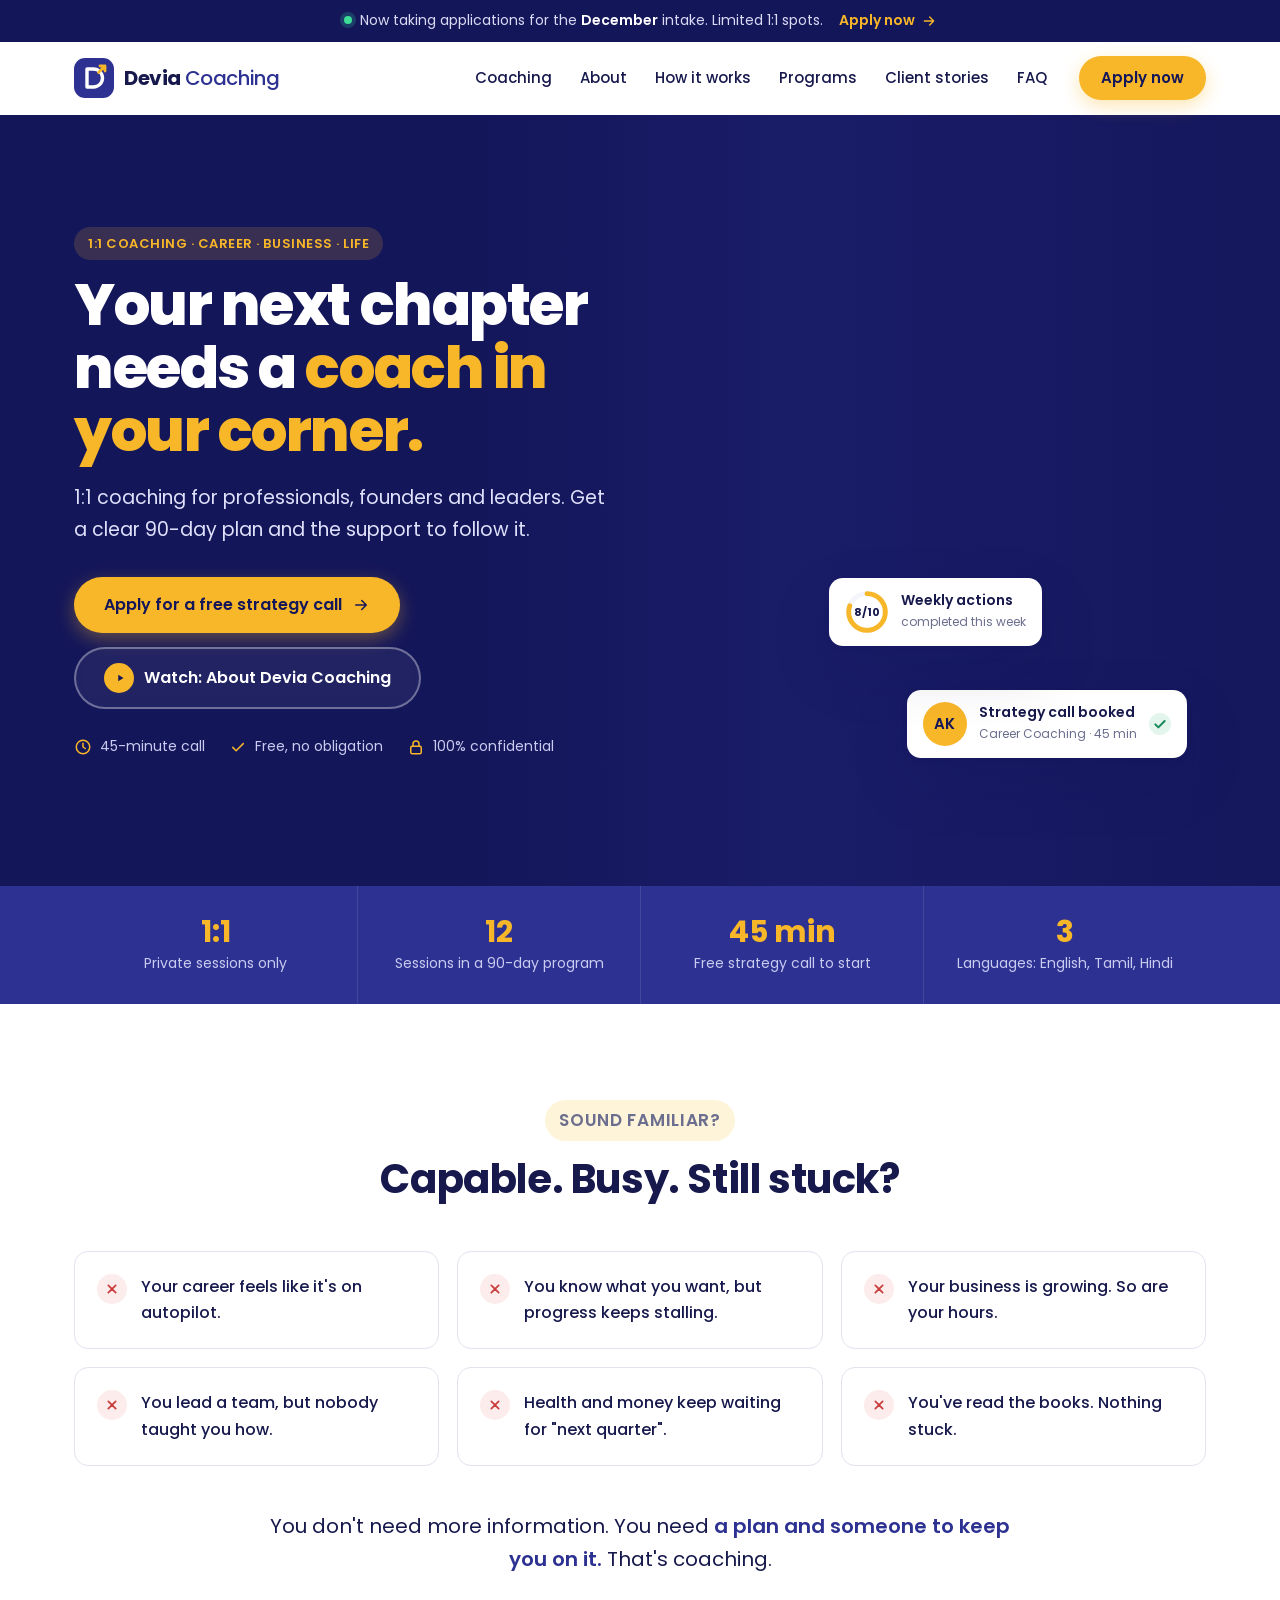
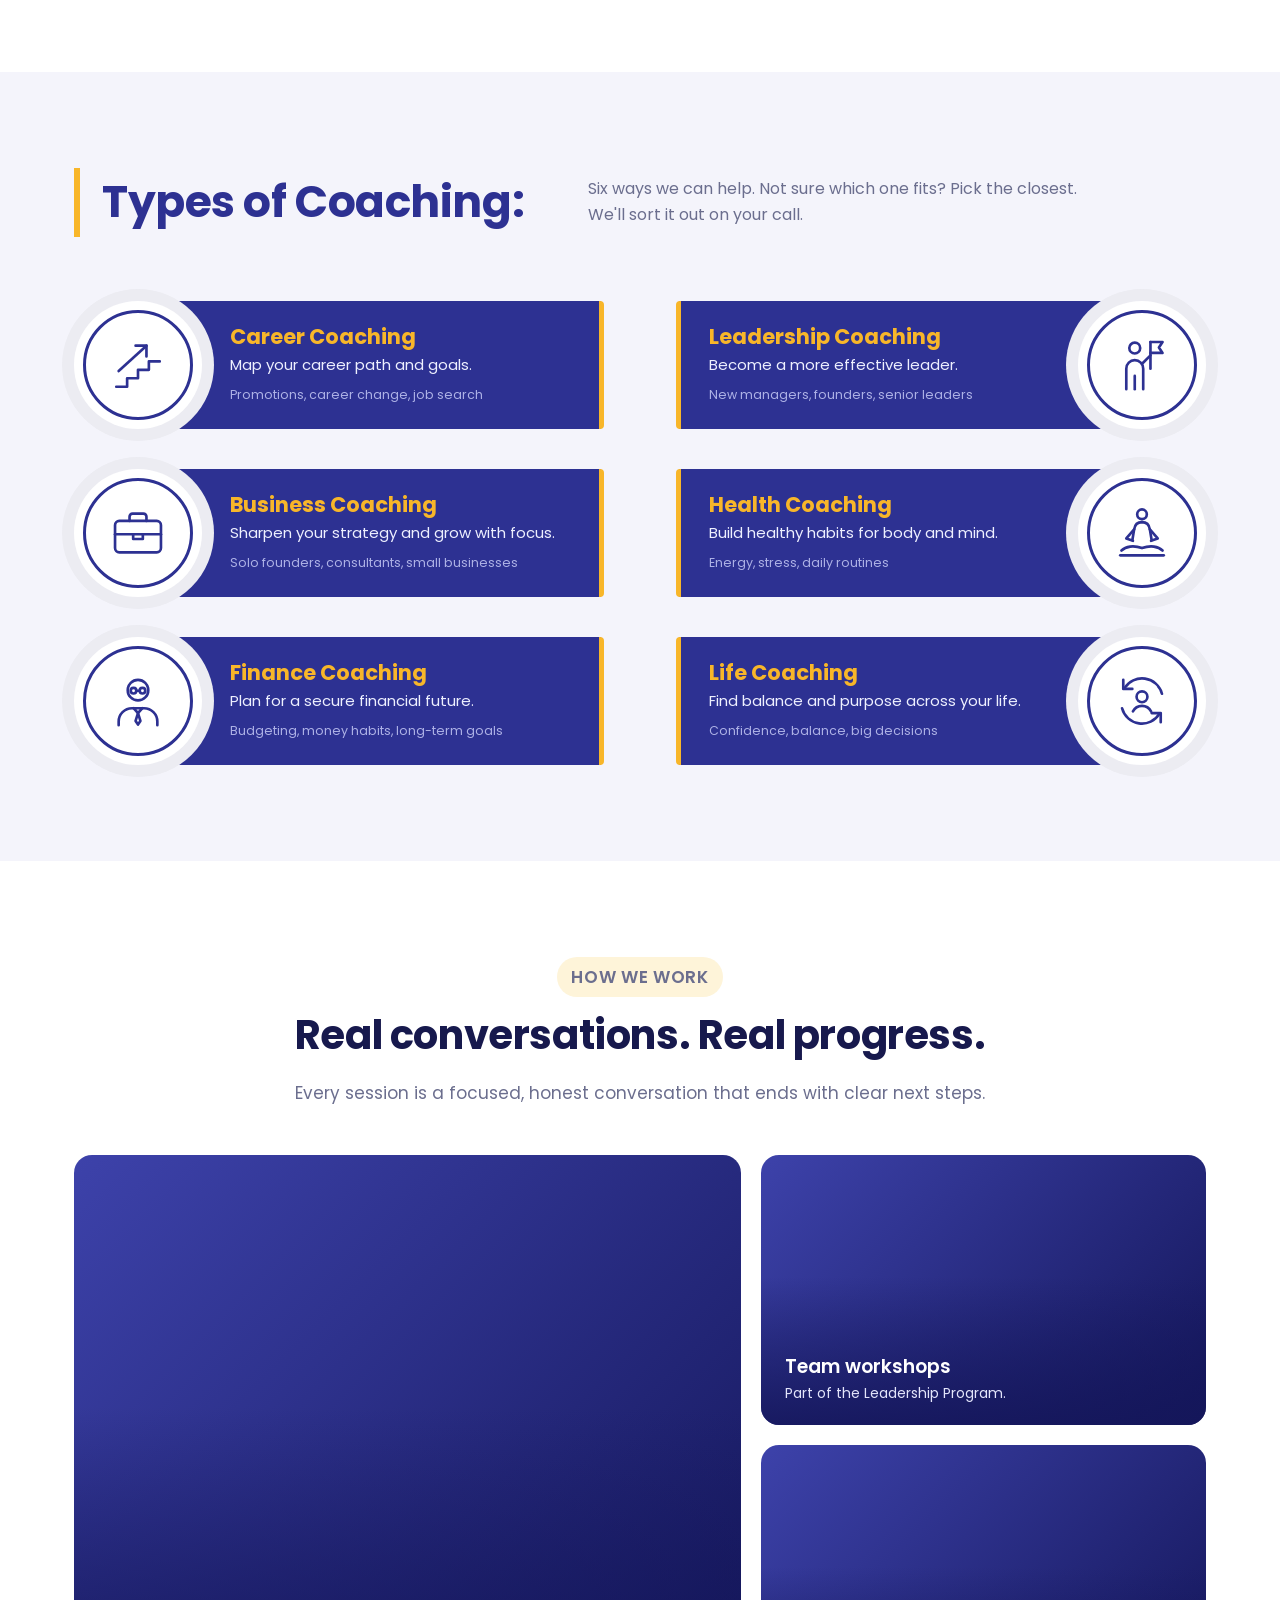
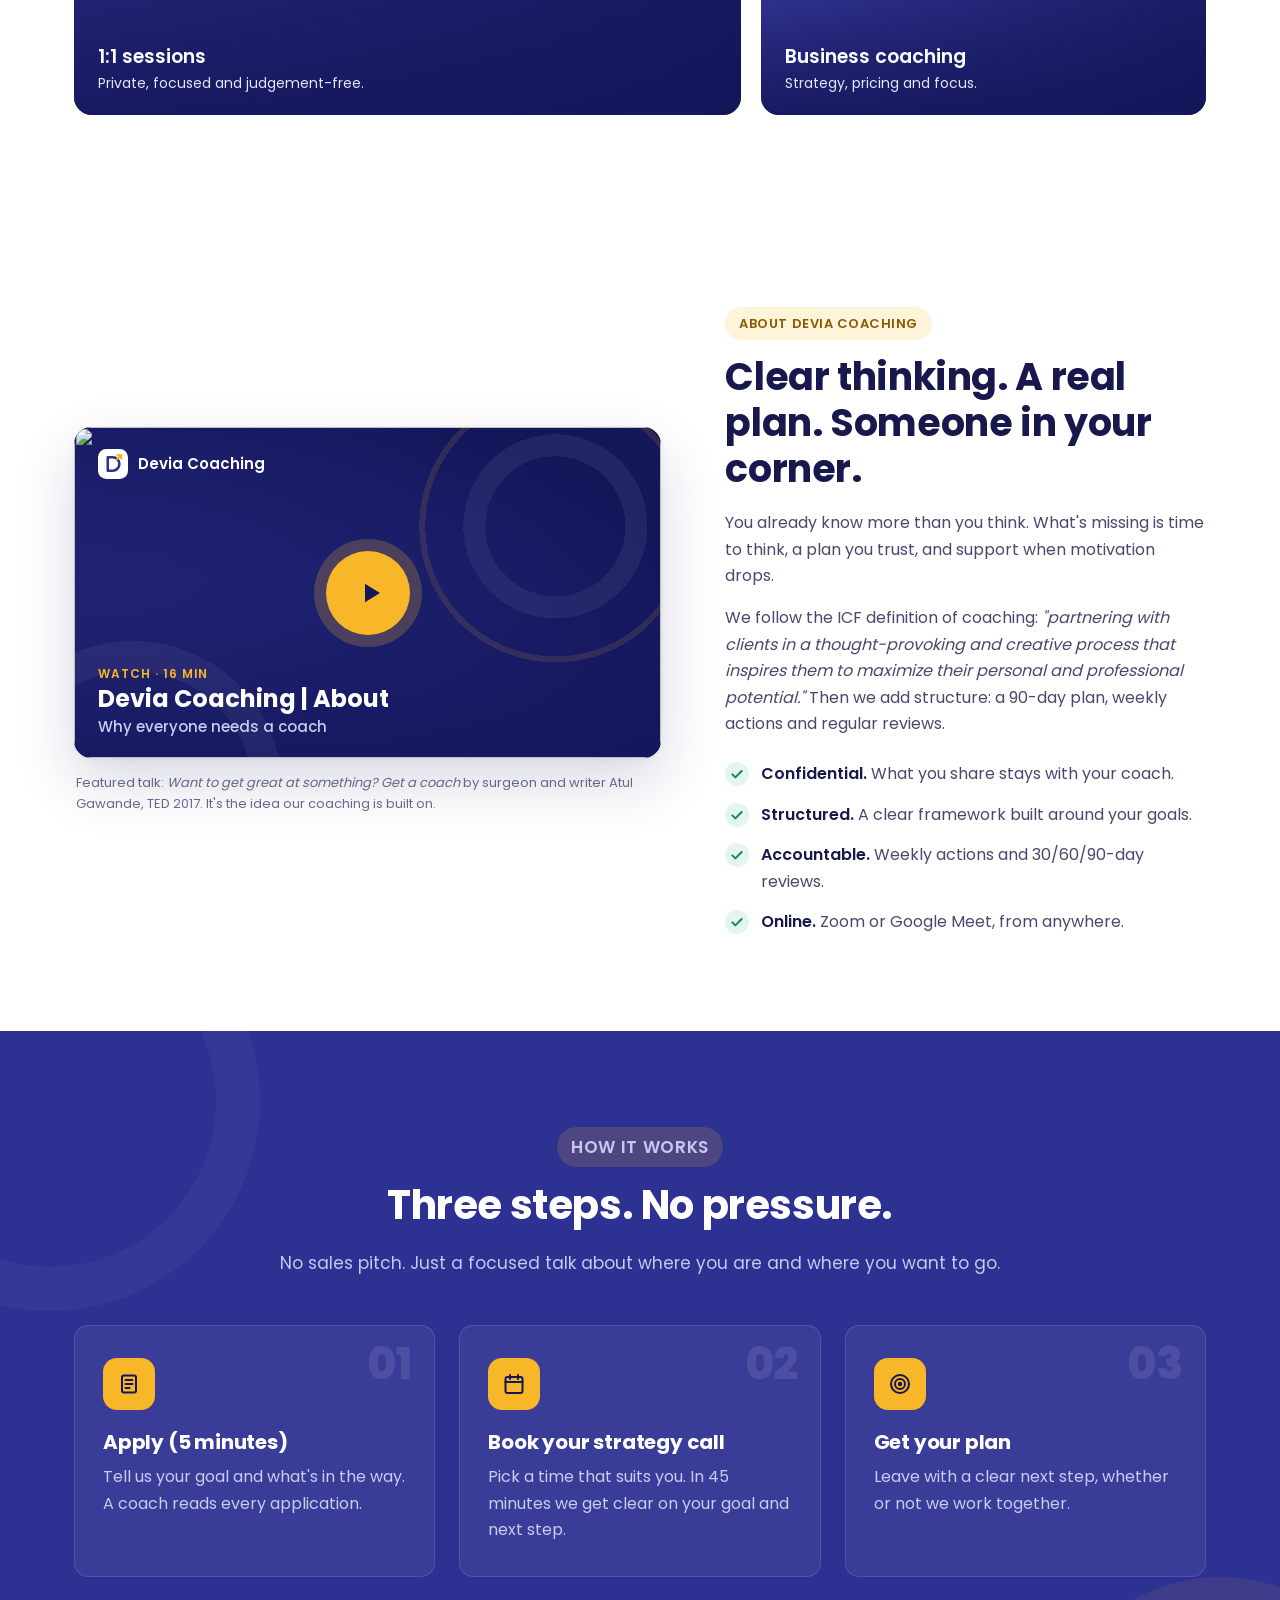
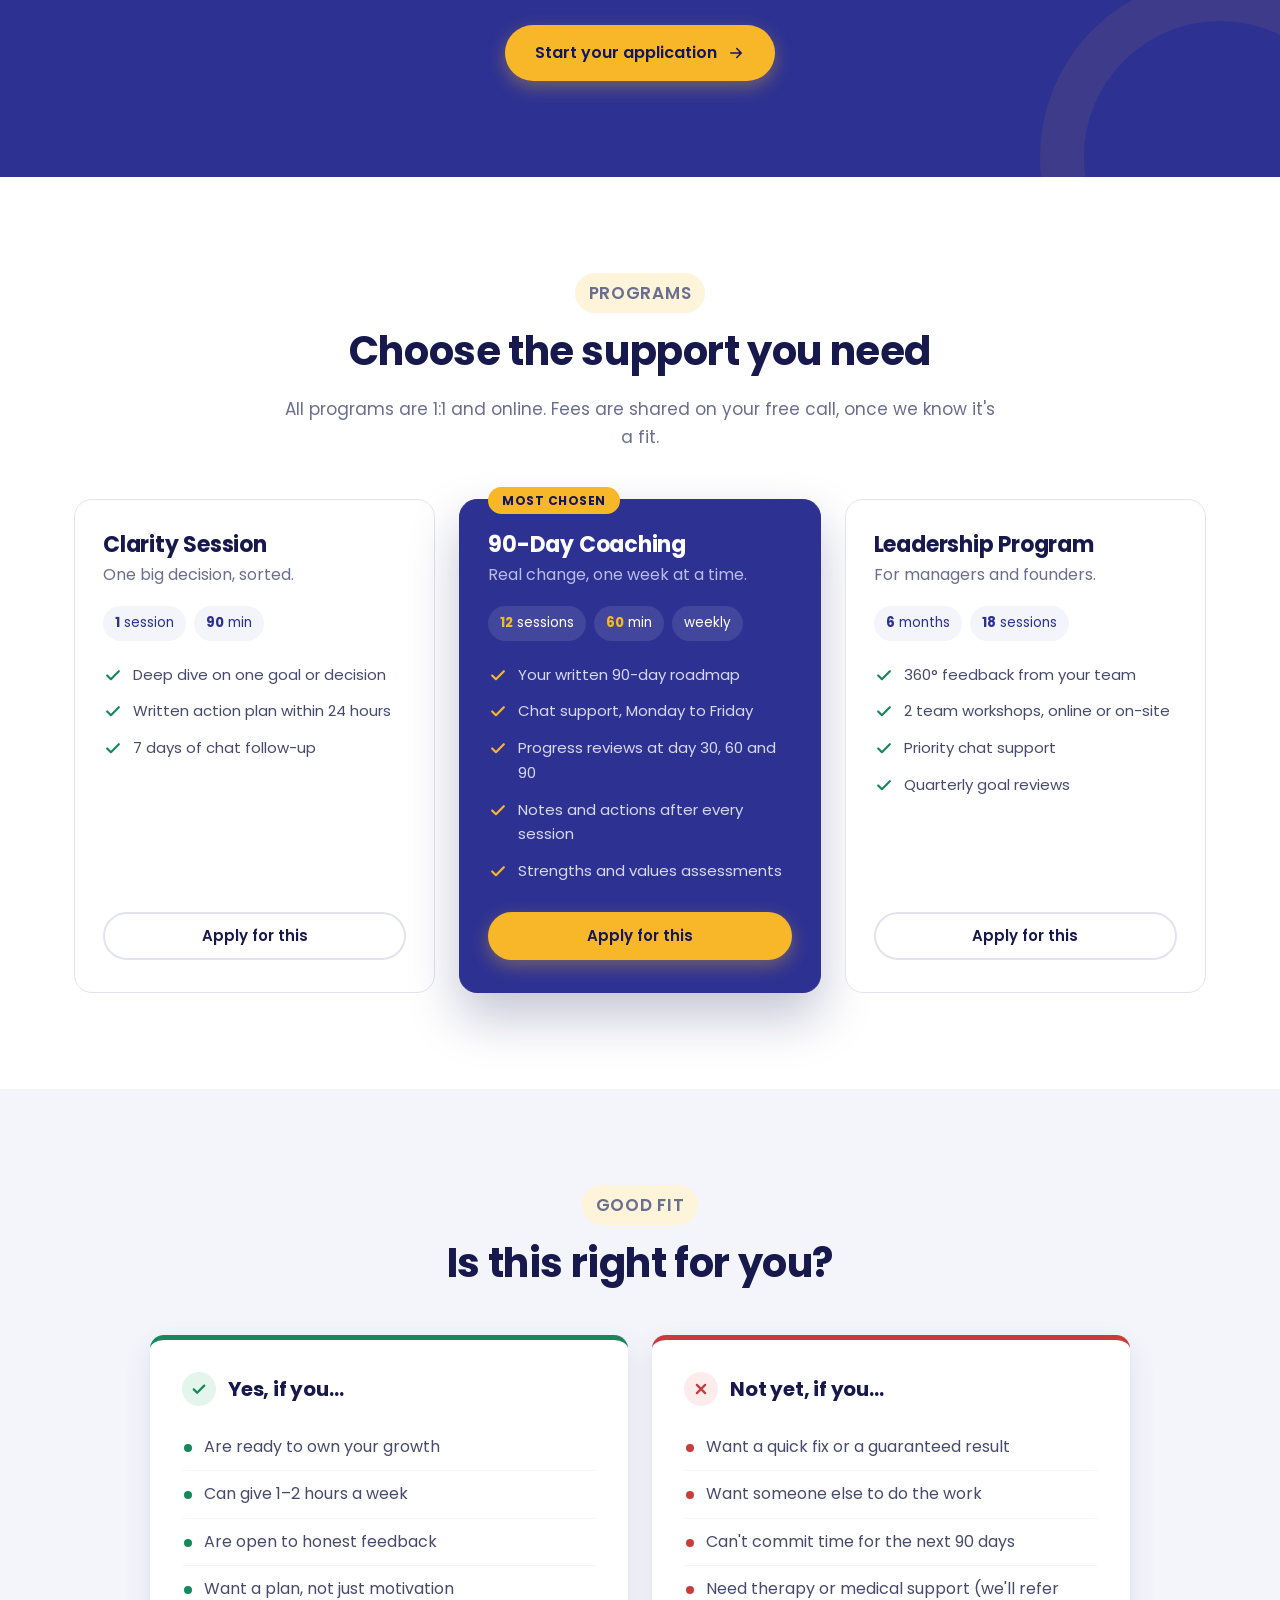
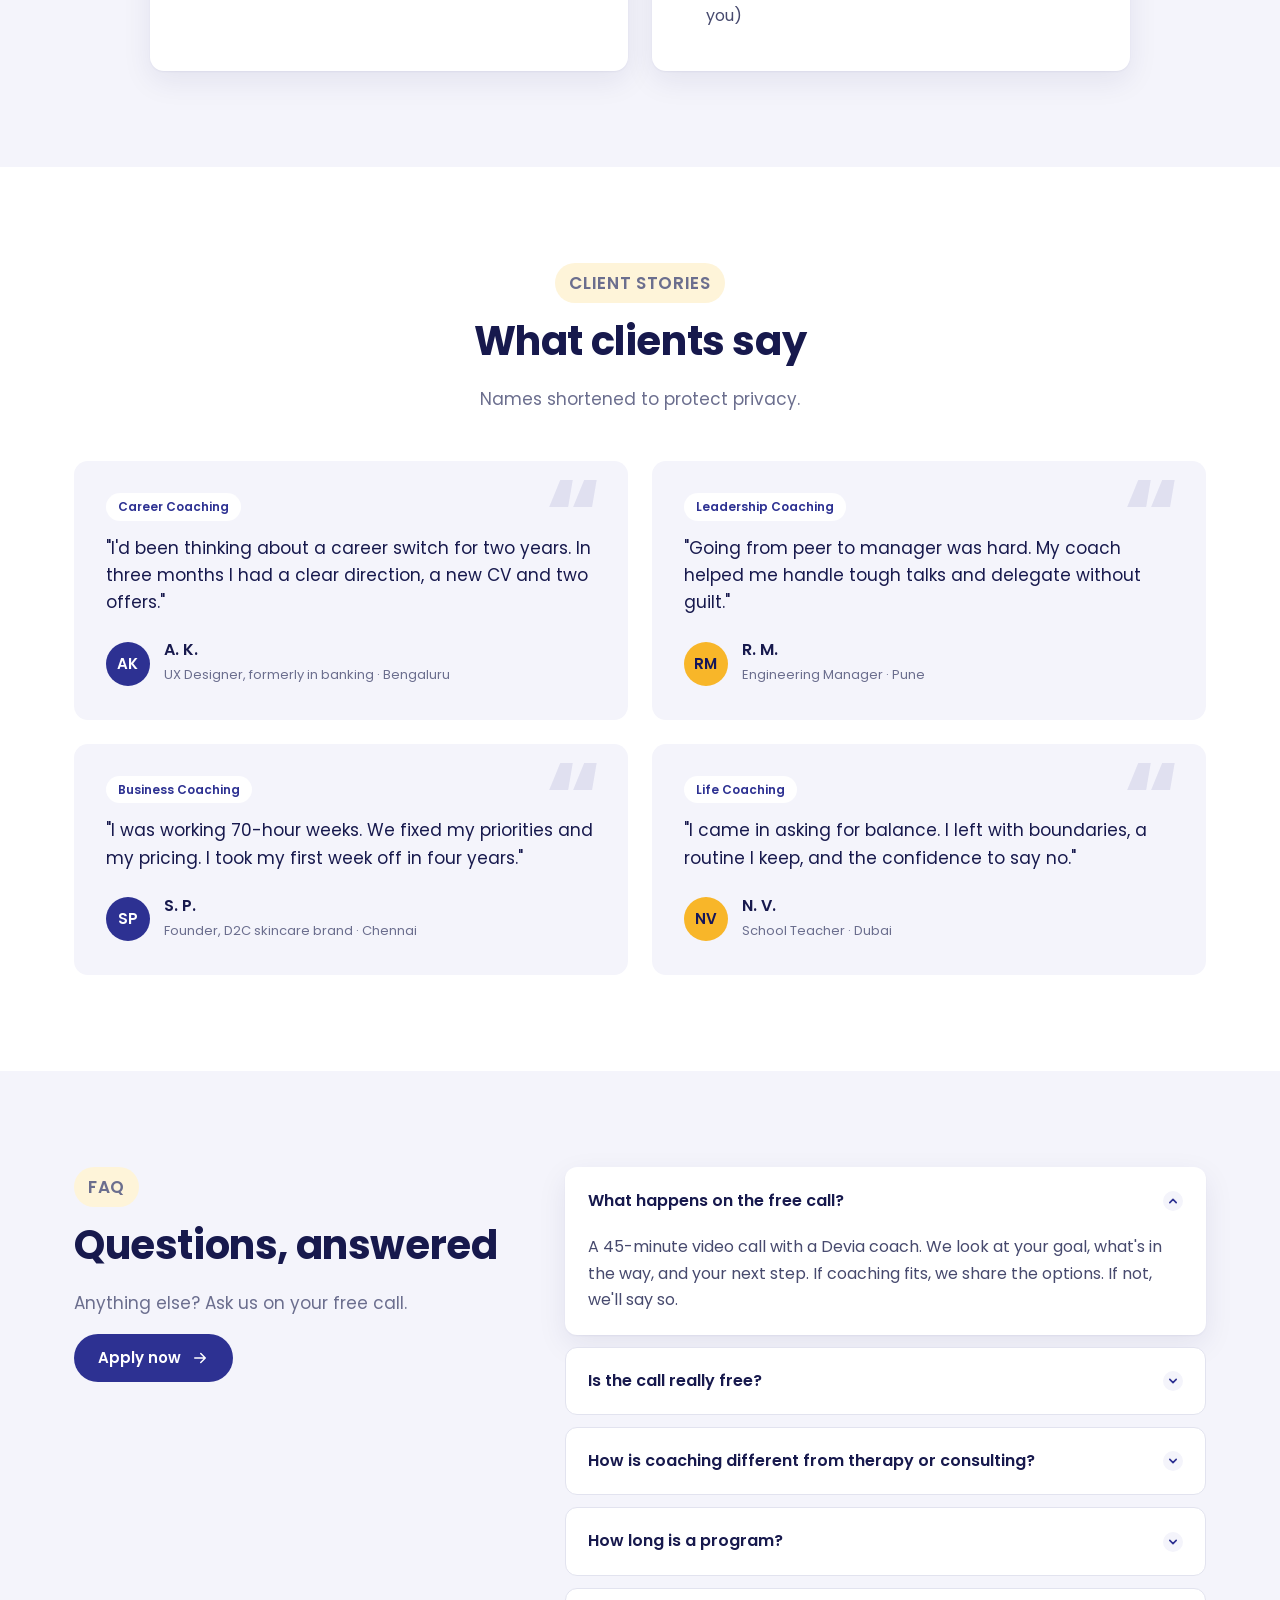
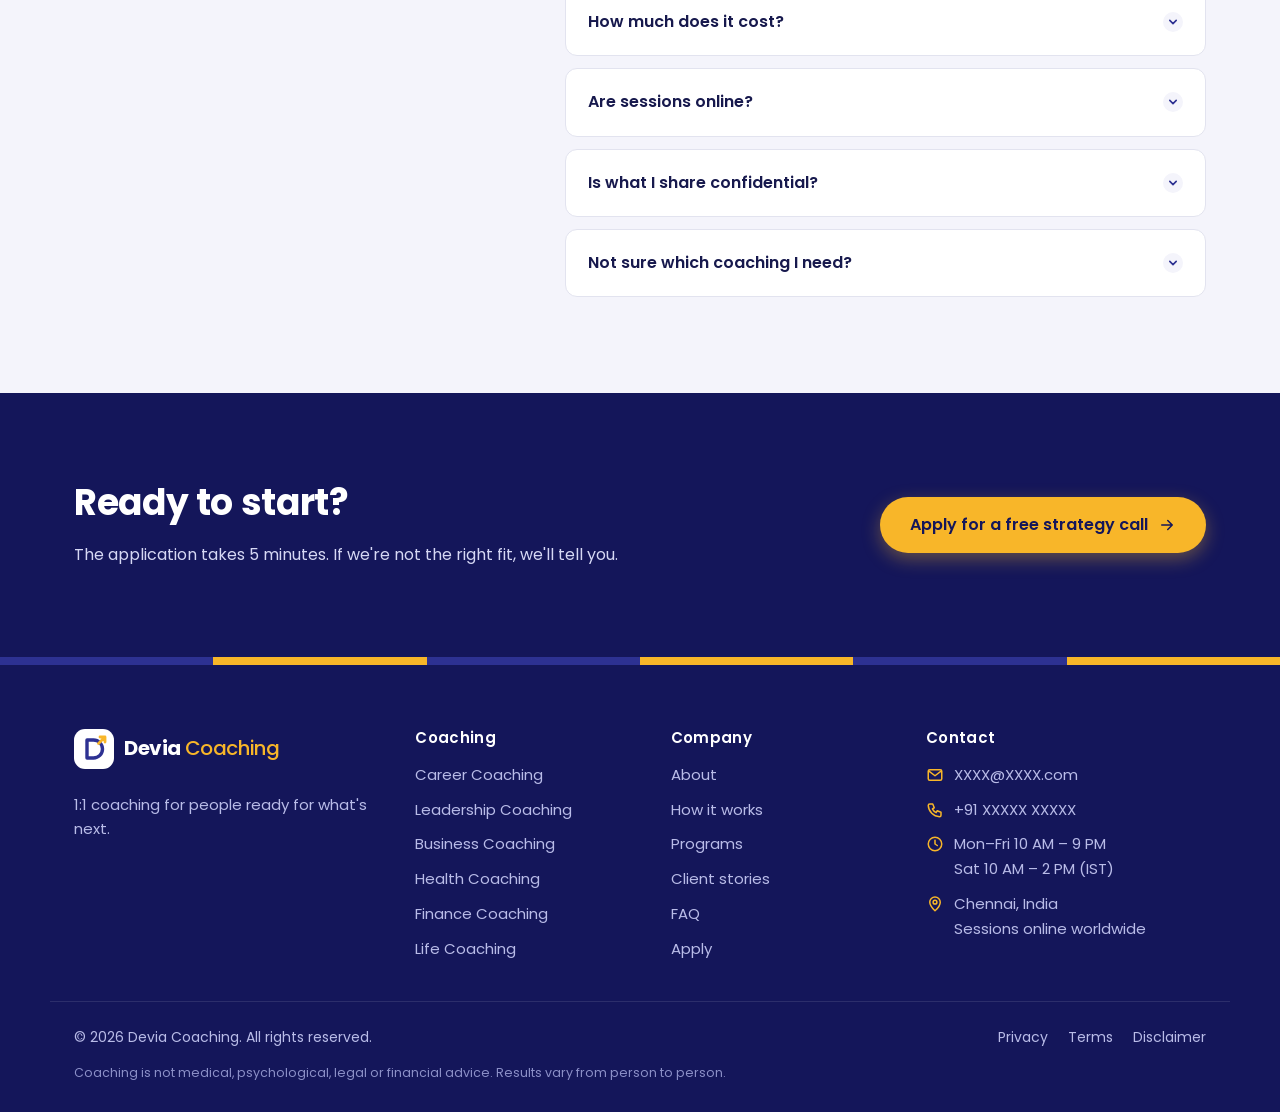
==== commit f096d9e9: "Add photo hero, session gallery, programs and featured TED talk" ====
--- a/index.html
+++ b/index.html
@@ -15,6 +15,7 @@
 <link rel="icon" href="assets/img/favicon.svg" type="image/svg+xml">
 <link rel="preload" href="assets/fonts/poppins-latin-400-normal.woff2" as="font" type="font/woff2" crossorigin>
 <link rel="preload" href="assets/fonts/poppins-latin-700-normal.woff2" as="font" type="font/woff2" crossorigin>
+<link rel="preconnect" href="https://images.pexels.com">
 <link rel="stylesheet" href="assets/site.css">
 <script>document.documentElement.classList.add('js')</script>
 <script type="application/ld+json">{"@context":"https://schema.org","@type":"ProfessionalService","name":"Devia Coaching","description":"1:1 career, leadership, business, health, finance and life coaching.","areaServed":"Worldwide (online)","address":{"@type":"PostalAddress","addressLocality":"Chennai","addressRegion":"Tamil Nadu","addressCountry":"IN"},"openingHoursSpecification":[{"@type":"OpeningHoursSpecification","dayOfWeek":["Monday","Tuesday","Wednesday","Thursday","Friday"],"opens":"10:00","closes":"21:00"},{"@type":"OpeningHoursSpecification","dayOfWeek":"Saturday","opens":"10:00","closes":"14:00"}]}</script>
@@ -66,6 +67,7 @@
         <li><a href="#coaching">Coaching</a></li>
         <li><a href="#about">About</a></li>
         <li><a href="#how-it-works">How it works</a></li>
+        <li><a href="#programs">Programs</a></li>
         <li><a href="#stories">Client stories</a></li>
         <li><a href="#faq">FAQ</a></li>
       </ul>
@@ -79,6 +81,7 @@
     <a href="#coaching">Coaching</a>
     <a href="#about">About</a>
     <a href="#how-it-works">How it works</a>
+    <a href="#programs">Programs</a>
     <a href="#stories">Client stories</a>
     <a href="#faq">FAQ</a>
     <a class="btn btn-gold btn-block" href="apply.html">Apply for a free strategy call</a>
@@ -89,14 +92,19 @@
 
   <!-- HERO -->
   <section class="hero" data-hero>
+    <div class="hero-media" aria-hidden="true">
+      <img src="https://images.pexels.com/photos/6135180/pexels-photo-6135180.jpeg?auto=compress&amp;cs=tinysrgb&amp;w=1600" srcset="https://images.pexels.com/photos/6135180/pexels-photo-6135180.jpeg?auto=compress&amp;cs=tinysrgb&amp;w=800 800w, https://images.pexels.com/photos/6135180/pexels-photo-6135180.jpeg?auto=compress&amp;cs=tinysrgb&amp;w=1280 1280w, https://images.pexels.com/photos/6135180/pexels-photo-6135180.jpeg?auto=compress&amp;cs=tinysrgb&amp;w=1920 1920w" sizes="100vw" alt="" width="1920" height="1280" fetchpriority="high">
+      <!-- Optional background clip: put an .mp4 path in data-src and it plays muted over the photo. -->
+      <video muted loop playsinline preload="none" data-hero-video data-src=""></video>
+    </div>
     <div class="wrap hero-grid">
       <div class="hero-copy">
-        <p class="eyebrow">1:1 coaching · Career · Business · Life</p>
+        <p class="eyebrow on-dark">1:1 coaching · Career · Business · Life</p>
         <h1>Your next chapter needs a <span class="hl">coach in your corner.</span></h1>
         <p class="lead">1:1 coaching for professionals, founders and leaders. Get a clear 90-day plan and the support to follow it.</p>
         <div class="hero-ctas">
           <a class="btn btn-gold btn-lg" href="apply.html">Apply for a free strategy call <svg class="ic" aria-hidden="true"><use href="#i-arrow"/></svg></a>
-          <a class="btn btn-ghost btn-lg" href="#about"><span class="play-dot" aria-hidden="true"><svg viewBox="0 0 24 24"><path d="M9 6.5v11l9-5.5z" fill="currentColor"/></svg></span> Watch: About Devia Coaching</a>
+          <a class="btn btn-outline-light btn-lg" href="#about"><span class="play-dot" aria-hidden="true"><svg viewBox="0 0 24 24"><path d="M9 6.5v11l9-5.5z" fill="currentColor"/></svg></span> Watch: About Devia Coaching</a>
         </div>
         <ul class="hero-assure">
           <li><svg class="ic" aria-hidden="true"><use href="#i-clock"/></svg>45-minute call</li>
@@ -104,28 +112,7 @@
           <li><svg class="ic" aria-hidden="true"><use href="#i-lock"/></svg>100% confidential</li>
         </ul>
       </div>
-
-      <div class="hero-visual" aria-hidden="true">
-        <div class="ring ring-a"></div>
-        <div class="ring ring-b"></div>
-        <div class="roadmap-card">
-          <div class="rc-head">
-            <span class="rc-icon"><svg class="ic"><use href="#i-map"/></svg></span>
-            <div>
-              <p class="rc-kicker">Your coaching roadmap</p>
-              <p class="rc-title">90-Day Career Reset</p>
-            </div>
-          </div>
-          <ol class="rc-phases">
-            <li class="done"><span class="rc-dot"><svg class="ic"><use href="#i-check"/></svg></span><div><strong>Clarity</strong><small>Weeks 1–2 · Values, strengths, direction</small><span class="bar"><i style="width:100%"></i></span></div></li>
-            <li class="active"><span class="rc-dot">2</span><div><strong>Action</strong><small>Weeks 3–8 · Positioning, outreach, interviews</small><span class="bar"><i style="width:62%"></i></span></div></li>
-            <li><span class="rc-dot">3</span><div><strong>Momentum</strong><small>Weeks 9–12 · Offer, negotiation, first 90 days</small><span class="bar"><i style="width:0"></i></span></div></li>
-          </ol>
-          <div class="rc-foot">
-            <span><svg class="ic"><use href="#i-video"/></svg>Next session</span>
-            <strong>Thu · 6:30 PM</strong>
-          </div>
-        </div>
+      <div class="hero-cards" aria-hidden="true">
         <div class="float-chip chip-booked">
           <span class="avatar av-gold">AK</span>
           <div><strong>Strategy call booked</strong><small>Career Coaching · 45 min</small></div>
@@ -142,10 +129,10 @@
   <!-- FACTS -->
   <section class="facts" aria-label="At a glance">
     <div class="wrap facts-grid">
-      <div class="fact"><strong>1:1</strong><span>Private sessions, never group calls</span></div>
-      <div class="fact"><strong>90 days</strong><span>Structured coaching cycles</span></div>
-      <div class="fact"><strong>6</strong><span>Coaching specialties</span></div>
+      <div class="fact"><strong>1:1</strong><span>Private sessions only</span></div>
+      <div class="fact"><strong>12</strong><span>Sessions in a 90-day program</span></div>
       <div class="fact"><strong>45 min</strong><span>Free strategy call to start</span></div>
+      <div class="fact"><strong>3</strong><span>Languages: English, Tamil, Hindi</span></div>
     </div>
   </section>
 
@@ -229,23 +216,49 @@
     </div>
   </section>
 
+  <!-- IN ACTION -->
+  <section class="section" id="sessions">
+    <div class="wrap">
+      <div class="section-head center reveal">
+        <p class="eyebrow">How we work</p>
+        <h2>Real conversations. Real progress.</h2>
+        <p>Every session is a focused, honest conversation that ends with clear next steps.</p>
+      </div>
+      <div class="gallery">
+        <figure class="g-item g-main reveal">
+          <img src="https://images.pexels.com/photos/5336987/pexels-photo-5336987.jpeg?auto=compress&amp;cs=tinysrgb&amp;w=1200" srcset="https://images.pexels.com/photos/5336987/pexels-photo-5336987.jpeg?auto=compress&amp;cs=tinysrgb&amp;w=640 640w, https://images.pexels.com/photos/5336987/pexels-photo-5336987.jpeg?auto=compress&amp;cs=tinysrgb&amp;w=960 960w, https://images.pexels.com/photos/5336987/pexels-photo-5336987.jpeg?auto=compress&amp;cs=tinysrgb&amp;w=1400 1400w" sizes="(max-width: 920px) 100vw, 60vw" alt="A coach and her client talking in armchairs during a 1:1 session" loading="lazy" decoding="async" width="1400" height="934">
+          <figcaption><strong>1:1 sessions</strong><span>Private, focused and judgement-free.</span></figcaption>
+        </figure>
+        <figure class="g-item reveal">
+          <img src="https://images.pexels.com/photos/7176305/pexels-photo-7176305.jpeg?auto=compress&amp;cs=tinysrgb&amp;w=900" srcset="https://images.pexels.com/photos/7176305/pexels-photo-7176305.jpeg?auto=compress&amp;cs=tinysrgb&amp;w=480 480w, https://images.pexels.com/photos/7176305/pexels-photo-7176305.jpeg?auto=compress&amp;cs=tinysrgb&amp;w=720 720w, https://images.pexels.com/photos/7176305/pexels-photo-7176305.jpeg?auto=compress&amp;cs=tinysrgb&amp;w=1000 1000w" sizes="(max-width: 920px) 100vw, 40vw" alt="A coach leading a small group workshop" loading="lazy" decoding="async" width="1000" height="667">
+          <figcaption><strong>Team workshops</strong><span>Part of the Leadership Program.</span></figcaption>
+        </figure>
+        <figure class="g-item reveal">
+          <img src="https://images.pexels.com/photos/5336958/pexels-photo-5336958.jpeg?auto=compress&amp;cs=tinysrgb&amp;w=900" srcset="https://images.pexels.com/photos/5336958/pexels-photo-5336958.jpeg?auto=compress&amp;cs=tinysrgb&amp;w=480 480w, https://images.pexels.com/photos/5336958/pexels-photo-5336958.jpeg?auto=compress&amp;cs=tinysrgb&amp;w=720 720w, https://images.pexels.com/photos/5336958/pexels-photo-5336958.jpeg?auto=compress&amp;cs=tinysrgb&amp;w=1000 1000w" sizes="(max-width: 920px) 100vw, 40vw" alt="A business coaching meeting in an office" loading="lazy" decoding="async" width="1000" height="667">
+          <figcaption><strong>Business coaching</strong><span>Strategy, pricing and focus.</span></figcaption>
+        </figure>
+      </div>
+    </div>
+  </section>
+
   <!-- ABOUT + VIDEO -->
   <section class="section" id="about">
     <div class="wrap about-grid">
       <div class="about-video reveal">
         <div class="video-frame">
-          <!-- To swap the video, change data-embed (Vimeo or YouTube embed URL) and the link below. -->
-          <button class="video-facade" type="button" data-video data-embed="https://player.vimeo.com/video/136645385?autoplay=1&amp;title=0&amp;byline=0&amp;portrait=0&amp;dnt=1" aria-label="Play video: Devia Coaching | About">
+          <!-- To swap the video, change data-embed (TED, YouTube or Vimeo embed URL) and the credit below. -->
+          <button class="video-facade" type="button" data-video data-embed="https://embed.ted.com/talks/atul_gawande_want_to_get_great_at_something_get_a_coach" aria-label="Play video: Devia Coaching | About">
+            <img class="vf-img" src="https://images.pexels.com/photos/7176305/pexels-photo-7176305.jpeg?auto=compress&amp;cs=tinysrgb&amp;w=1200" srcset="https://images.pexels.com/photos/7176305/pexels-photo-7176305.jpeg?auto=compress&amp;cs=tinysrgb&amp;w=720 720w, https://images.pexels.com/photos/7176305/pexels-photo-7176305.jpeg?auto=compress&amp;cs=tinysrgb&amp;w=1200 1200w" sizes="(max-width: 920px) 100vw, 55vw" alt="" loading="lazy" decoding="async">
             <span class="vf-pattern" aria-hidden="true"></span>
             <span class="vf-top" aria-hidden="true">
               <svg class="brand-mark sm" viewBox="0 0 40 40"><rect width="40" height="40" rx="11" fill="#fff"/><path d="M13 11h6.5a9 9 0 0 1 0 18H13z" fill="none" stroke="#2d3192" stroke-width="3.4" stroke-linejoin="round"/><path d="M24.5 14.5 31 8m-5 0h5v5" fill="none" stroke="#f8b629" stroke-width="2.8" stroke-linecap="round" stroke-linejoin="round"/></svg>
               <span>Devia Coaching</span>
             </span>
             <span class="vf-play" aria-hidden="true"><svg viewBox="0 0 24 24"><path d="M9 6.5v11l9-5.5z" fill="currentColor"/></svg></span>
-            <span class="vf-title" aria-hidden="true"><small>Watch</small>Devia Coaching | About</span>
+            <span class="vf-title" aria-hidden="true"><small>Watch · 16 min</small>Devia Coaching | About<em>Why everyone needs a coach</em></span>
           </button>
         </div>
-        <p class="video-note">Video: <em>What is coaching?</em> by the International Coaching Federation (ICF). <a href="https://coachingfederation.org/guide-to-experiencing-coaching-for-individuals/" target="_blank" rel="noopener">Read ICF's guide to experiencing coaching</a></p>
+        <p class="video-note">Featured talk: <em>Want to get great at something? Get a coach</em> by surgeon and writer Atul Gawande, TED 2017. It's the idea our coaching is built on.</p>
       </div>
 
       <div class="about-copy reveal">
@@ -295,20 +308,52 @@
     </div>
   </section>
 
-  <!-- WHAT'S INCLUDED -->
-  <section class="section" id="included">
+  <!-- PROGRAMS -->
+  <section class="section" id="programs">
     <div class="wrap">
       <div class="section-head center reveal">
-        <p class="eyebrow">Inside the program</p>
-        <h2>What you get</h2>
-      </div>
-      <div class="included-grid">
-        <div class="inc reveal"><span class="inc-icon"><svg class="ic" aria-hidden="true"><use href="#i-video"/></svg></span><h3>1:1 sessions</h3><p>60-minute video calls, weekly or fortnightly, with one dedicated coach.</p></div>
-        <div class="inc reveal"><span class="inc-icon"><svg class="ic" aria-hidden="true"><use href="#i-map"/></svg></span><h3>90-day roadmap</h3><p>A written plan with clear milestones.</p></div>
-        <div class="inc reveal"><span class="inc-icon"><svg class="ic" aria-hidden="true"><use href="#i-chat"/></svg></span><h3>Chat support</h3><p>Message your coach Monday to Friday between sessions.</p></div>
-        <div class="inc reveal"><span class="inc-icon"><svg class="ic" aria-hidden="true"><use href="#i-tools"/></svg></span><h3>Tools you keep</h3><p>Strengths, values and decision exercises.</p></div>
-        <div class="inc reveal"><span class="inc-icon"><svg class="ic" aria-hidden="true"><use href="#i-chart"/></svg></span><h3>Progress reviews</h3><p>Check-ins at day 30, 60 and 90.</p></div>
-        <div class="inc reveal"><span class="inc-icon"><svg class="ic" aria-hidden="true"><use href="#i-notes"/></svg></span><h3>Session notes</h3><p>A short summary and action list after every call.</p></div>
+        <p class="eyebrow">Programs</p>
+        <h2>Choose the support you need</h2>
+        <p>All programs are 1:1 and online. Fees are shared on your free call, once we know it's a fit.</p>
+      </div>
+      <div class="programs">
+        <article class="program reveal">
+          <h3>Clarity Session</h3>
+          <p class="p-sub">One big decision, sorted.</p>
+          <p class="p-meta"><span><strong>1</strong> session</span><span><strong>90</strong> min</span></p>
+          <ul class="p-list">
+            <li><svg class="ic" aria-hidden="true"><use href="#i-check"/></svg>Deep dive on one goal or decision</li>
+            <li><svg class="ic" aria-hidden="true"><use href="#i-check"/></svg>Written action plan within 24 hours</li>
+            <li><svg class="ic" aria-hidden="true"><use href="#i-check"/></svg>7 days of chat follow-up</li>
+          </ul>
+          <a class="btn btn-ghost btn-block" href="apply.html?program=clarity">Apply for this</a>
+        </article>
+        <article class="program featured reveal">
+          <span class="p-badge">Most chosen</span>
+          <h3>90-Day Coaching</h3>
+          <p class="p-sub">Real change, one week at a time.</p>
+          <p class="p-meta"><span><strong>12</strong> sessions</span><span><strong>60</strong> min</span><span>weekly</span></p>
+          <ul class="p-list">
+            <li><svg class="ic" aria-hidden="true"><use href="#i-check"/></svg>Your written 90-day roadmap</li>
+            <li><svg class="ic" aria-hidden="true"><use href="#i-check"/></svg>Chat support, Monday to Friday</li>
+            <li><svg class="ic" aria-hidden="true"><use href="#i-check"/></svg>Progress reviews at day 30, 60 and 90</li>
+            <li><svg class="ic" aria-hidden="true"><use href="#i-check"/></svg>Notes and actions after every session</li>
+            <li><svg class="ic" aria-hidden="true"><use href="#i-check"/></svg>Strengths and values assessments</li>
+          </ul>
+          <a class="btn btn-gold btn-block" href="apply.html?program=90day">Apply for this</a>
+        </article>
+        <article class="program reveal">
+          <h3>Leadership Program</h3>
+          <p class="p-sub">For managers and founders.</p>
+          <p class="p-meta"><span><strong>6</strong> months</span><span><strong>18</strong> sessions</span></p>
+          <ul class="p-list">
+            <li><svg class="ic" aria-hidden="true"><use href="#i-check"/></svg>360° feedback from your team</li>
+            <li><svg class="ic" aria-hidden="true"><use href="#i-check"/></svg>2 team workshops, online or on-site</li>
+            <li><svg class="ic" aria-hidden="true"><use href="#i-check"/></svg>Priority chat support</li>
+            <li><svg class="ic" aria-hidden="true"><use href="#i-check"/></svg>Quarterly goal reviews</li>
+          </ul>
+          <a class="btn btn-ghost btn-block" href="apply.html?program=leadership">Apply for this</a>
+        </article>
       </div>
     </div>
   </section>
@@ -400,7 +445,7 @@
         </details>
         <details>
           <summary>How long is a program?</summary>
-          <p>Programs run in 90-day cycles. Most clients stay for one or two cycles, meeting weekly or fortnightly.</p>
+          <p>A Clarity Session is a single 90-minute call. 90-Day Coaching is 12 weekly sessions. The Leadership Program runs for 6 months with 18 sessions.</p>
         </details>
         <details>
           <summary>How much does it cost?</summary>
@@ -408,7 +453,7 @@
         </details>
         <details>
           <summary>Are sessions online?</summary>
-          <p>Yes, on Zoom or Google Meet. The booking calendar shows times in your own time zone.</p>
+          <p>Yes, on Zoom or Google Meet, in English, Tamil or Hindi. The booking calendar shows times in your own time zone.</p>
         </details>
         <details>
           <summary>Is what I share confidential?</summary>
@@ -424,6 +469,7 @@
 
   <!-- FINAL CTA -->
   <section class="cta-band">
+    <img class="cta-bg" src="https://images.pexels.com/photos/6135180/pexels-photo-6135180.jpeg?auto=compress&amp;cs=tinysrgb&amp;w=1280" srcset="https://images.pexels.com/photos/6135180/pexels-photo-6135180.jpeg?auto=compress&amp;cs=tinysrgb&amp;w=800 800w, https://images.pexels.com/photos/6135180/pexels-photo-6135180.jpeg?auto=compress&amp;cs=tinysrgb&amp;w=1280 1280w, https://images.pexels.com/photos/6135180/pexels-photo-6135180.jpeg?auto=compress&amp;cs=tinysrgb&amp;w=1920 1920w" sizes="100vw" alt="" loading="lazy" decoding="async">
     <div class="wrap cta-in reveal">
       <div>
         <h2>Ready to start?</h2>
@@ -460,6 +506,7 @@
       <ul>
         <li><a href="#about">About</a></li>
         <li><a href="#how-it-works">How it works</a></li>
+        <li><a href="#programs">Programs</a></li>
         <li><a href="#stories">Client stories</a></li>
         <li><a href="#faq">FAQ</a></li>
         <li><a href="apply.html">Apply</a></li>
--- a/assets/site.css
+++ b/assets/site.css
@@ -128,46 +128,32 @@
 .eyebrow.on-dark { background: rgba(248, 182, 41, .16); color: var(--gold); }
 
 /* hero */
-.hero { position: relative; padding: 72px 0 88px; overflow: hidden; background: linear-gradient(180deg, #fff 0%, var(--navy-50) 100%); }
-.hero::before { content: ""; position: absolute; right: -12%; top: -20%; width: 62%; height: 140%; background: radial-gradient(closest-side, rgba(45, 49, 146, .09), transparent 70%); pointer-events: none; }
-.hero-grid { position: relative; display: grid; grid-template-columns: 1.05fr .95fr; align-items: center; gap: 56px; }
-.hero h1 { font-size: clamp(36px, 5vw, 58px); font-weight: 800; line-height: 1.08; letter-spacing: -.025em; margin-bottom: 20px; }
-.hl { color: var(--navy); background: linear-gradient(transparent 68%, rgba(248, 182, 41, .55) 68%, rgba(248, 182, 41, .55) 92%, transparent 92%); }
-.lead { font-size: 19px; max-width: 540px; color: var(--text); }
+.hero { position: relative; overflow: hidden; padding: 112px 0 128px; background: var(--navy-900); color: #dfe1fb; isolation: isolate; }
+.hero-media { position: absolute; inset: 0; z-index: -2; }
+.hero-media img, .hero-media video { position: absolute; inset: 0; width: 100%; height: 100%; object-fit: cover; object-position: 72% 40%; }
+.hero-media video { opacity: 0; transition: opacity .8s; }
+.hero-media video.playing { opacity: 1; }
+.hero::before { content: ""; position: absolute; inset: 0; z-index: -1; background: linear-gradient(90deg, rgba(20, 22, 90, .97) 0%, rgba(20, 22, 90, .9) 36%, rgba(30, 33, 114, .55) 62%, rgba(30, 33, 114, .12) 100%); }
+.hero-grid { display: grid; grid-template-columns: minmax(0, 1fr) minmax(0, .8fr); align-items: end; gap: 48px; }
+.hero-copy { max-width: 620px; }
+.hero h1 { color: #fff; font-size: clamp(36px, 5vw, 58px); font-weight: 800; line-height: 1.08; letter-spacing: -.025em; margin-bottom: 20px; }
+.hl { color: var(--gold); }
+.lead { font-size: 19px; max-width: 540px; color: #dfe1fb; }
 .hero-ctas { display: flex; flex-wrap: wrap; gap: 14px; margin: 32px 0 26px; }
-.hero-assure { display: flex; flex-wrap: wrap; gap: 10px 24px; font-size: 14px; color: var(--muted); }
+.hero-assure { display: flex; flex-wrap: wrap; gap: 10px 24px; font-size: 14px; color: #c9cbf0; }
 .hero-assure li { display: inline-flex; align-items: center; gap: 8px; }
-.hero-assure .ic { width: 18px; height: 18px; color: var(--navy); }
-
-.hero-visual { position: relative; min-height: 470px; display: grid; place-items: center; }
-.ring { position: absolute; border-radius: 50%; }
-.ring-a { width: 400px; height: 400px; background: var(--navy); box-shadow: inset 0 0 0 22px var(--navy-600); }
-.ring-b { width: 120px; height: 120px; right: 4%; top: 2%; border: 14px solid var(--gold); opacity: .9; }
-.roadmap-card { position: relative; z-index: 2; width: min(380px, 100%); padding: 24px; background: #fff; border-radius: 20px; box-shadow: var(--shadow-lg); }
-.rc-head { display: flex; align-items: center; gap: 14px; padding-bottom: 18px; margin-bottom: 18px; border-bottom: 1px solid var(--line); }
-.rc-icon { display: grid; place-items: center; width: 46px; height: 46px; border-radius: 12px; background: var(--gold-100); color: #a46b00; }
-.rc-kicker { margin: 0; font-size: 12px; font-weight: 600; letter-spacing: .05em; text-transform: uppercase; color: var(--muted); }
-.rc-title { margin: 0; font-size: 18px; font-weight: 700; color: var(--ink); }
-.rc-phases { display: grid; gap: 16px; }
-.rc-phases li { display: grid; grid-template-columns: 30px 1fr; gap: 12px; align-items: start; }
-.rc-phases strong { display: block; font-size: 15px; }
-.rc-phases small { display: block; font-size: 12.5px; color: var(--muted); margin-bottom: 8px; }
-.rc-dot { display: grid; place-items: center; width: 30px; height: 30px; border-radius: 50%; background: var(--navy-50); color: var(--muted); font-size: 13px; font-weight: 700; border: 2px solid var(--line); }
-.rc-dot .ic { width: 16px; height: 16px; stroke-width: 3; }
-.done .rc-dot { background: var(--green); border-color: var(--green); color: #fff; }
-.active .rc-dot { background: var(--navy); border-color: var(--navy); color: #fff; box-shadow: 0 0 0 5px var(--navy-100); }
-.bar { display: block; height: 6px; border-radius: 6px; background: var(--navy-50); overflow: hidden; }
-.bar i { display: block; height: 100%; border-radius: inherit; background: var(--navy); }
-.done .bar i { background: var(--green); }
-.rc-foot { display: flex; align-items: center; justify-content: space-between; margin-top: 20px; padding: 12px 14px; border-radius: 12px; background: var(--navy-50); font-size: 14px; }
-.rc-foot span { display: inline-flex; align-items: center; gap: 8px; color: var(--muted); }
-.rc-foot .ic { width: 18px; height: 18px; color: var(--navy); }
-.float-chip { position: absolute; z-index: 3; display: flex; align-items: center; gap: 12px; padding: 12px 16px; background: #fff; border-radius: 14px; box-shadow: var(--shadow-lg); font-size: 14px; }
+.hero-assure .ic { width: 18px; height: 18px; color: var(--gold); }
+.btn-outline-light { background: rgba(255, 255, 255, .06); color: #fff; border-color: rgba(255, 255, 255, .35); backdrop-filter: blur(6px); }
+.btn-outline-light:hover { color: #fff; border-color: #fff; background: rgba(255, 255, 255, .12); }
+.btn-outline-light:hover .ic { transform: none; }
+.btn-outline-light .play-dot { background: var(--gold); color: var(--navy-900); }
+.hero-cards { position: relative; min-height: 220px; }
+.float-chip { position: absolute; z-index: 3; display: flex; align-items: center; gap: 12px; padding: 12px 16px; background: #fff; border-radius: 14px; box-shadow: var(--shadow-lg); font-size: 14px; color: var(--text); }
 .float-chip strong { display: block; font-size: 14px; line-height: 1.3; }
 .float-chip small { color: var(--muted); font-size: 12px; }
 .float-chip .ok { width: 22px; height: 22px; padding: 3px; border-radius: 50%; background: var(--green-100); color: var(--green); stroke-width: 3; }
-.chip-booked { left: -4%; bottom: 8%; animation: float 6s ease-in-out infinite; }
-.chip-goal { right: -6%; top: 3%; animation: float 7s ease-in-out -2s infinite; }
+.chip-booked { right: 4%; bottom: 0; animation: float 6s ease-in-out infinite; }
+.chip-goal { right: 34%; bottom: 112px; animation: float 7s ease-in-out -2s infinite; }
 .goal-ring { position: relative; width: 44px; height: 44px; }
 .goal-ring svg { width: 44px; height: 44px; transform: rotate(-90deg); }
 .goal-ring circle { fill: none; stroke: var(--navy-50); stroke-width: 4; }
@@ -211,6 +197,35 @@
 .coach-desc { display: block; font-size: 15px; line-height: 1.5; color: #eef0ff; }
 .coach-best { display: block; margin-top: 8px; font-size: 12.5px; color: #aeb2e6; }
 
+/* gallery */
+.gallery { display: grid; grid-template-columns: 1.5fr 1fr; grid-template-rows: 1fr 1fr; gap: 20px; height: 560px; }
+.g-item { position: relative; margin: 0; overflow: hidden; border-radius: 18px; background: var(--navy) linear-gradient(135deg, var(--navy-600), var(--navy-900)); }
+.g-main { grid-row: 1 / 3; }
+.g-item img { width: 100%; height: 100%; object-fit: cover; transition: transform .6s ease; }
+.g-item:hover img { transform: scale(1.04); }
+.g-item::after { content: ""; position: absolute; inset: 0; background: linear-gradient(180deg, transparent 45%, rgba(20, 22, 90, .85) 100%); }
+.g-item figcaption { position: absolute; left: 24px; right: 24px; bottom: 20px; z-index: 1; color: #e3e5fb; font-size: 14px; }
+.g-item figcaption strong { display: block; color: #fff; font-size: 19px; }
+
+/* programs */
+.programs { display: grid; grid-template-columns: repeat(3, 1fr); gap: 24px; align-items: stretch; }
+.program { position: relative; display: flex; flex-direction: column; padding: 32px 28px; border-radius: 18px; background: #fff; border: 1px solid var(--line); }
+.program h3 { font-size: 22px; margin-bottom: 4px; }
+.p-sub { color: var(--muted); margin-bottom: 18px; }
+.p-meta { display: flex; flex-wrap: wrap; gap: 8px; margin-bottom: 22px; }
+.p-meta span { padding: 6px 12px; border-radius: 999px; background: var(--navy-50); color: var(--navy); font-size: 13.5px; }
+.p-meta strong { color: var(--navy); font-weight: 700; }
+.p-list { display: grid; gap: 12px; align-content: start; margin-bottom: 28px; flex: 1; font-size: 15px; }
+.p-list li { display: flex; gap: 10px; align-items: flex-start; }
+.p-list .ic { width: 20px; height: 20px; margin-top: 2px; color: var(--green); stroke-width: 2.6; }
+.program.featured { background: var(--navy); border-color: var(--navy); color: #d6d8f4; box-shadow: 0 24px 50px rgba(20, 22, 90, .25); transform: translateY(-10px); }
+.program.featured h3 { color: #fff; }
+.program.featured .p-sub { color: #b9bce8; }
+.program.featured .p-meta span { background: rgba(255, 255, 255, .1); color: #fff; }
+.program.featured .p-meta strong { color: var(--gold); }
+.program.featured .p-list .ic { color: var(--gold); }
+.p-badge { position: absolute; top: -13px; left: 28px; padding: 4px 14px; border-radius: 999px; background: var(--gold); color: var(--navy-900); font-size: 12px; font-weight: 700; letter-spacing: .04em; text-transform: uppercase; }
+
 /* about */
 .about-grid { display: grid; grid-template-columns: 1.1fr .9fr; gap: 64px; align-items: center; }
 .about-copy h2 { font-size: clamp(28px, 3.2vw, 38px); }
@@ -220,6 +235,8 @@
 .video-frame { position: relative; aspect-ratio: 16 / 9; border-radius: 18px; overflow: hidden; background: var(--navy-900); box-shadow: var(--shadow-lg); }
 .video-frame iframe { position: absolute; inset: 0; width: 100%; height: 100%; border: 0; }
 .video-facade { position: absolute; inset: 0; width: 100%; height: 100%; padding: 0; border: 0; color: #fff; text-align: left; background: radial-gradient(120% 120% at 0% 100%, var(--navy-600) 0%, var(--navy) 45%, var(--navy-900) 100%); }
+.vf-img { position: absolute; inset: 0; width: 100%; height: 100%; object-fit: cover; }
+.video-facade::before { content: ""; position: absolute; inset: 0; background: linear-gradient(180deg, rgba(20, 22, 90, .35) 0%, rgba(20, 22, 90, .55) 45%, rgba(20, 22, 90, .92) 100%); }
 .vf-pattern { position: absolute; inset: 0; background:
   radial-gradient(circle at 82% 30%, transparent 0 70px, rgba(255, 255, 255, .06) 70px 92px, transparent 92px),
   radial-gradient(circle at 82% 30%, transparent 0 130px, rgba(248, 182, 41, .12) 130px 136px, transparent 136px),
@@ -230,6 +247,7 @@
 .video-facade:hover .vf-play { transform: scale(1.06); box-shadow: 0 0 0 18px rgba(248, 182, 41, .18); }
 .vf-title { position: absolute; left: 24px; right: 24px; bottom: 22px; font-size: clamp(18px, 2.2vw, 24px); font-weight: 700; line-height: 1.2; }
 .vf-title small { display: block; margin-bottom: 4px; font-size: 12px; font-weight: 600; letter-spacing: .08em; text-transform: uppercase; color: var(--gold); }
+.vf-title em { display: block; margin-top: 4px; font-style: normal; font-weight: 500; font-size: 15px; color: #c9cbf0; }
 .video-note { margin: 14px 2px 0; font-size: 13px; color: var(--muted); }
 .video-note a { font-weight: 600; text-decoration: underline; text-underline-offset: 3px; }
 
@@ -241,14 +259,6 @@
 .step-icon .ic { width: 24px; height: 24px; }
 .step h3 { font-size: 20px; }
 .step p { margin: 0; color: #c9cbf0; }
-
-/* included */
-.included-grid { display: grid; grid-template-columns: repeat(3, 1fr); gap: 22px; }
-.inc { padding: 28px; border-radius: var(--radius); border: 1px solid var(--line); background: #fff; transition: border-color .2s, box-shadow .2s, transform .2s; }
-.inc:hover { border-color: transparent; box-shadow: var(--shadow); transform: translateY(-2px); }
-.inc-icon { display: grid; place-items: center; width: 48px; height: 48px; margin-bottom: 16px; border-radius: 12px; background: var(--navy-50); color: var(--navy); }
-.inc h3 { font-size: 18px; margin-bottom: 6px; }
-.inc p { margin: 0; color: var(--muted); font-size: 15px; }
 
 /* fit */
 .fit-grid { display: grid; grid-template-columns: 1fr 1fr; gap: 24px; max-width: 980px; margin: 0 auto; }
@@ -289,8 +299,9 @@
 .faq-list details p { margin: 0; padding: 0 22px 20px; color: var(--text); }
 
 /* cta band */
-.cta-band { padding: 72px 0; background: var(--navy-900); color: #d6d8f4; position: relative; overflow: hidden; }
-.cta-band::after { content: ""; position: absolute; right: -80px; top: -120px; width: 320px; height: 320px; border-radius: 50%; border: 36px solid rgba(248, 182, 41, .12); }
+.cta-band { padding: 88px 0; background: var(--navy-900); color: #d6d8f4; position: relative; overflow: hidden; isolation: isolate; }
+.cta-bg { position: absolute; inset: 0; z-index: -2; width: 100%; height: 100%; object-fit: cover; object-position: 70% 40%; }
+.cta-band::before { content: ""; position: absolute; inset: 0; z-index: -1; background: linear-gradient(90deg, rgba(20, 22, 90, .97) 0%, rgba(20, 22, 90, .88) 55%, rgba(20, 22, 90, .6) 100%); }
 .cta-in { position: relative; z-index: 1; display: flex; align-items: center; justify-content: space-between; gap: 32px; }
 .cta-in h2 { color: #fff; font-size: clamp(26px, 3vw, 36px); }
 .cta-in p { margin: 0; max-width: 560px; }
@@ -533,7 +544,8 @@
 @media (max-width: 1080px) {
   .nav-main ul { gap: 20px; }
   .hero-grid { gap: 32px; }
-  .ring-a { width: 340px; height: 340px; }
+  .programs { gap: 16px; }
+  .program { padding: 28px 22px; }
   .coach-grid { gap: 36px 48px; }
   .funnel-grid { grid-template-columns: minmax(0, 1fr) 300px; }
   .book-card { grid-template-columns: 1fr; }
@@ -544,13 +556,21 @@
   :root { --header-h: 64px; }
   .nav-main { display: none; }
   .nav-toggle { display: grid; }
-  .hero { padding: 48px 0 64px; }
+  .hero { padding: 0 0 64px; }
+  .hero::before { display: none; }
+  .hero-media { position: relative; z-index: 0; height: clamp(260px, 52vw, 420px); margin-bottom: -40px; }
+  .hero-media::after { content: ""; position: absolute; inset: 0; background: linear-gradient(180deg, rgba(20, 22, 90, .05) 30%, rgba(20, 22, 90, .6) 70%, var(--navy-900) 100%); }
+  .hero-grid { position: relative; z-index: 1; }
   .hero-grid { grid-template-columns: 1fr; }
-  .hero-visual { min-height: 430px; }
+  .hero-cards { display: none; }
+  .gallery { grid-template-columns: 1fr 1fr; grid-template-rows: 340px 240px; height: auto; }
+  .g-main { grid-row: auto; grid-column: 1 / -1; }
+  .programs { grid-template-columns: 1fr; max-width: 520px; margin: 0 auto; }
+  .program.featured { transform: none; }
   .facts-grid { grid-template-columns: repeat(2, 1fr); }
   .fact:nth-child(3) { border-left: 0; }
   .fact:nth-child(n+3) { border-top: 1px solid rgba(255, 255, 255, .1); }
-  .pain-grid, .included-grid { grid-template-columns: 1fr 1fr; }
+  .pain-grid { grid-template-columns: 1fr 1fr; }
   .types-head { grid-template-columns: 1fr; gap: 16px; }
   .coach-grid { grid-template-columns: 1fr; max-width: 620px; margin: 0 auto; }
   .coach-card.right { margin: 0 0 0 64px; padding: 22px 28px 22px 92px; border-left: 0; border-right: 5px solid var(--gold); border-radius: 0 4px 4px 0; }
@@ -575,18 +595,14 @@
   .section-head { margin-bottom: 32px; }
   .lead { font-size: 17px; }
   .hero-ctas .btn { width: 100%; }
-  .ring-a { width: 290px; height: 290px; box-shadow: inset 0 0 0 16px var(--navy-600); }
-  .ring-b { width: 80px; height: 80px; border-width: 10px; }
-  .roadmap-card { width: 100%; max-width: 330px; padding: 20px; }
-  .hero-visual { min-height: 0; padding: 28px 0 54px; }
-  .chip-booked { left: 0; bottom: 0; }
-  .chip-goal { display: none; }
+  .gallery { grid-template-columns: 1fr; grid-template-rows: 300px 220px 220px; }
+  .g-item figcaption { left: 18px; bottom: 16px; }
   .eyebrow { font-size: 12px; letter-spacing: .03em; }
   .vf-play { width: 60px; height: 60px; margin: -38px 0 0 -30px; box-shadow: 0 0 0 8px rgba(248, 182, 41, .22); }
   .vf-play svg { width: 28px; height: 28px; }
   .vf-top { left: 16px; top: 14px; }
   .vf-title { left: 16px; bottom: 14px; }
-  .pain-grid, .included-grid, .stories-grid, .fit-grid { grid-template-columns: 1fr; }
+  .pain-grid, .stories-grid, .fit-grid { grid-template-columns: 1fr; }
   .pain-answer { font-size: 18px; }
   .coach-card, .coach-card.right { margin-left: 44px; padding: 20px 18px 20px 64px; min-height: 112px; }
   .coach-icon, .coach-card.right .coach-icon { left: -44px; width: 88px; height: 88px; margin-top: -44px; box-shadow: 0 0 0 8px var(--ring); }
@@ -594,7 +610,7 @@
   .coach-icon .ic-lg { width: 42px; height: 42px; }
   .coach-title { font-size: 18px; }
   .coach-desc { font-size: 14px; }
-  .story, .fit-card, .inc { padding: 24px; }
+  .story, .fit-card { padding: 24px; }
   .cta-in { flex-direction: column; align-items: stretch; text-align: center; }
   .footer-grid { grid-template-columns: 1fr; gap: 28px; }
   .mobile-cta { position: fixed; left: 0; right: 0; bottom: 0; z-index: 60; display: block; padding: 10px 16px calc(10px + env(safe-area-inset-bottom)); background: rgba(255, 255, 255, .96); border-top: 1px solid var(--line); transform: translateY(110%); transition: transform .3s; }
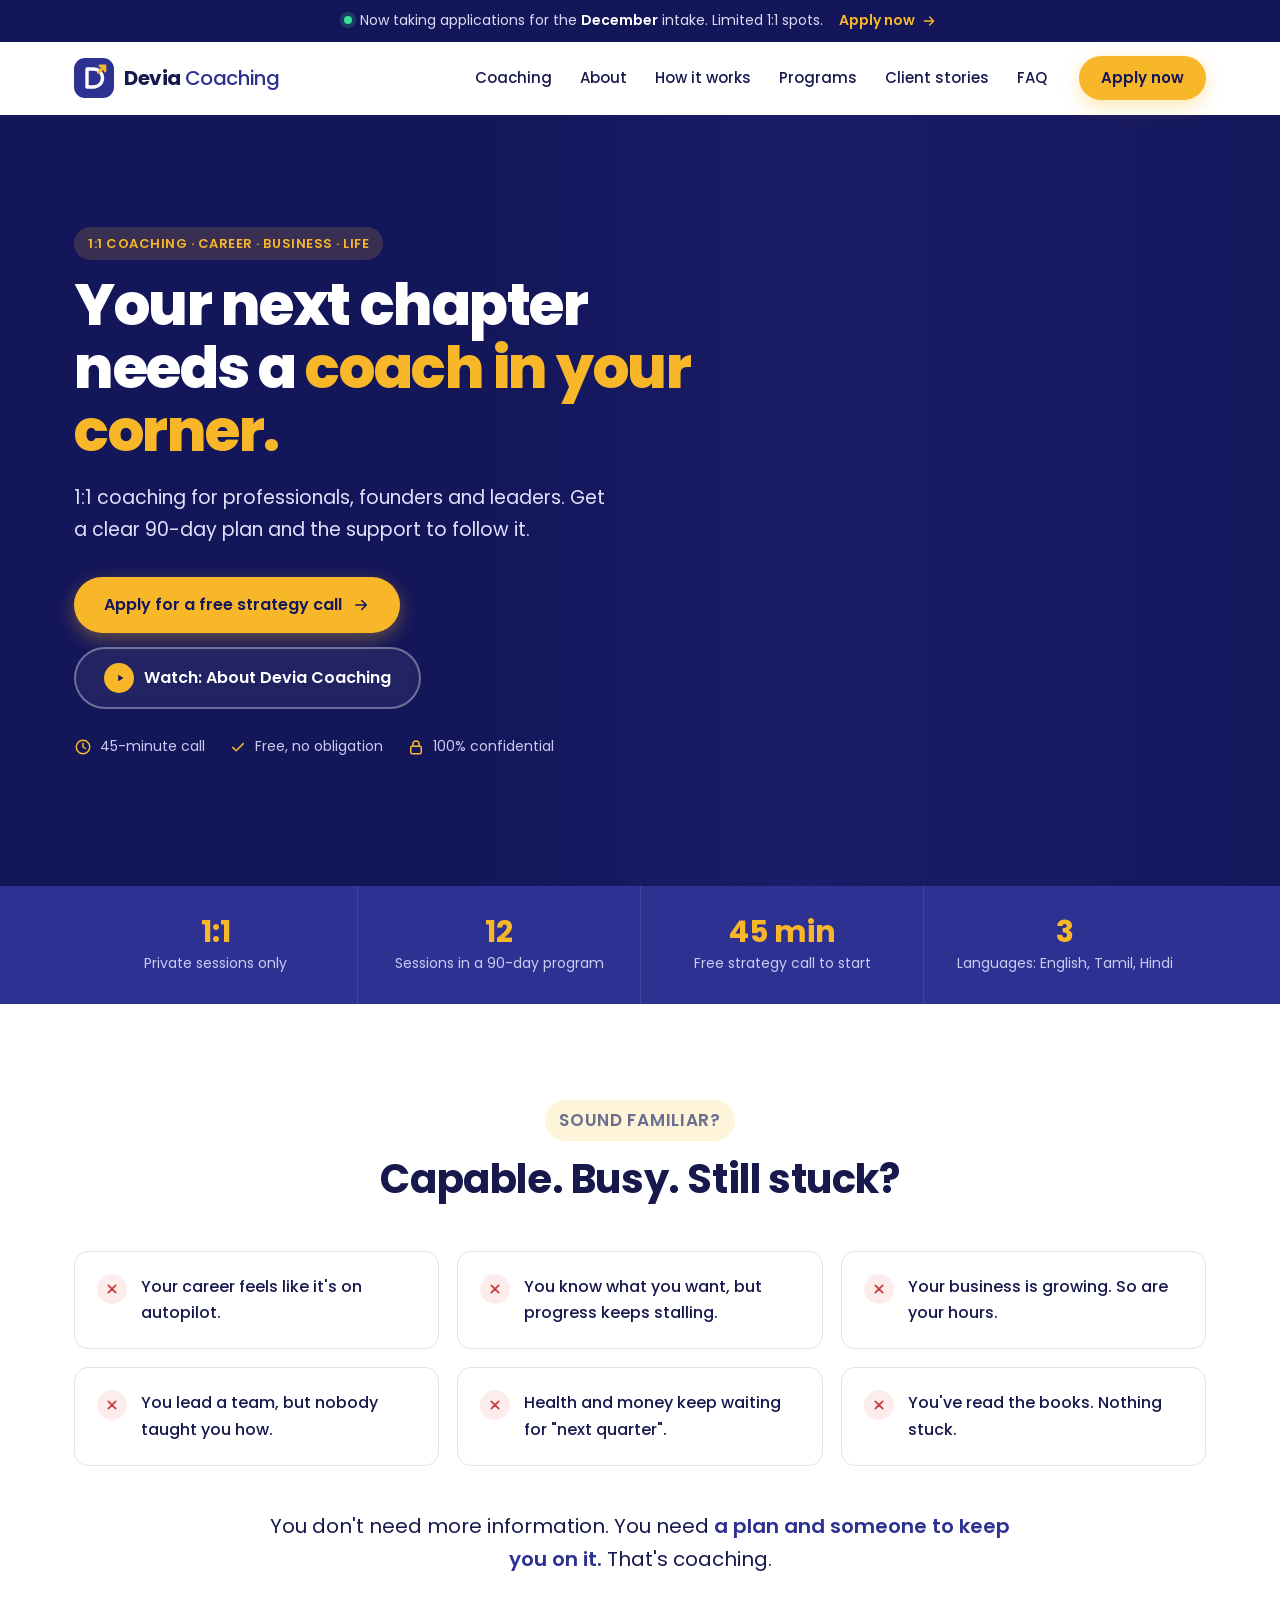
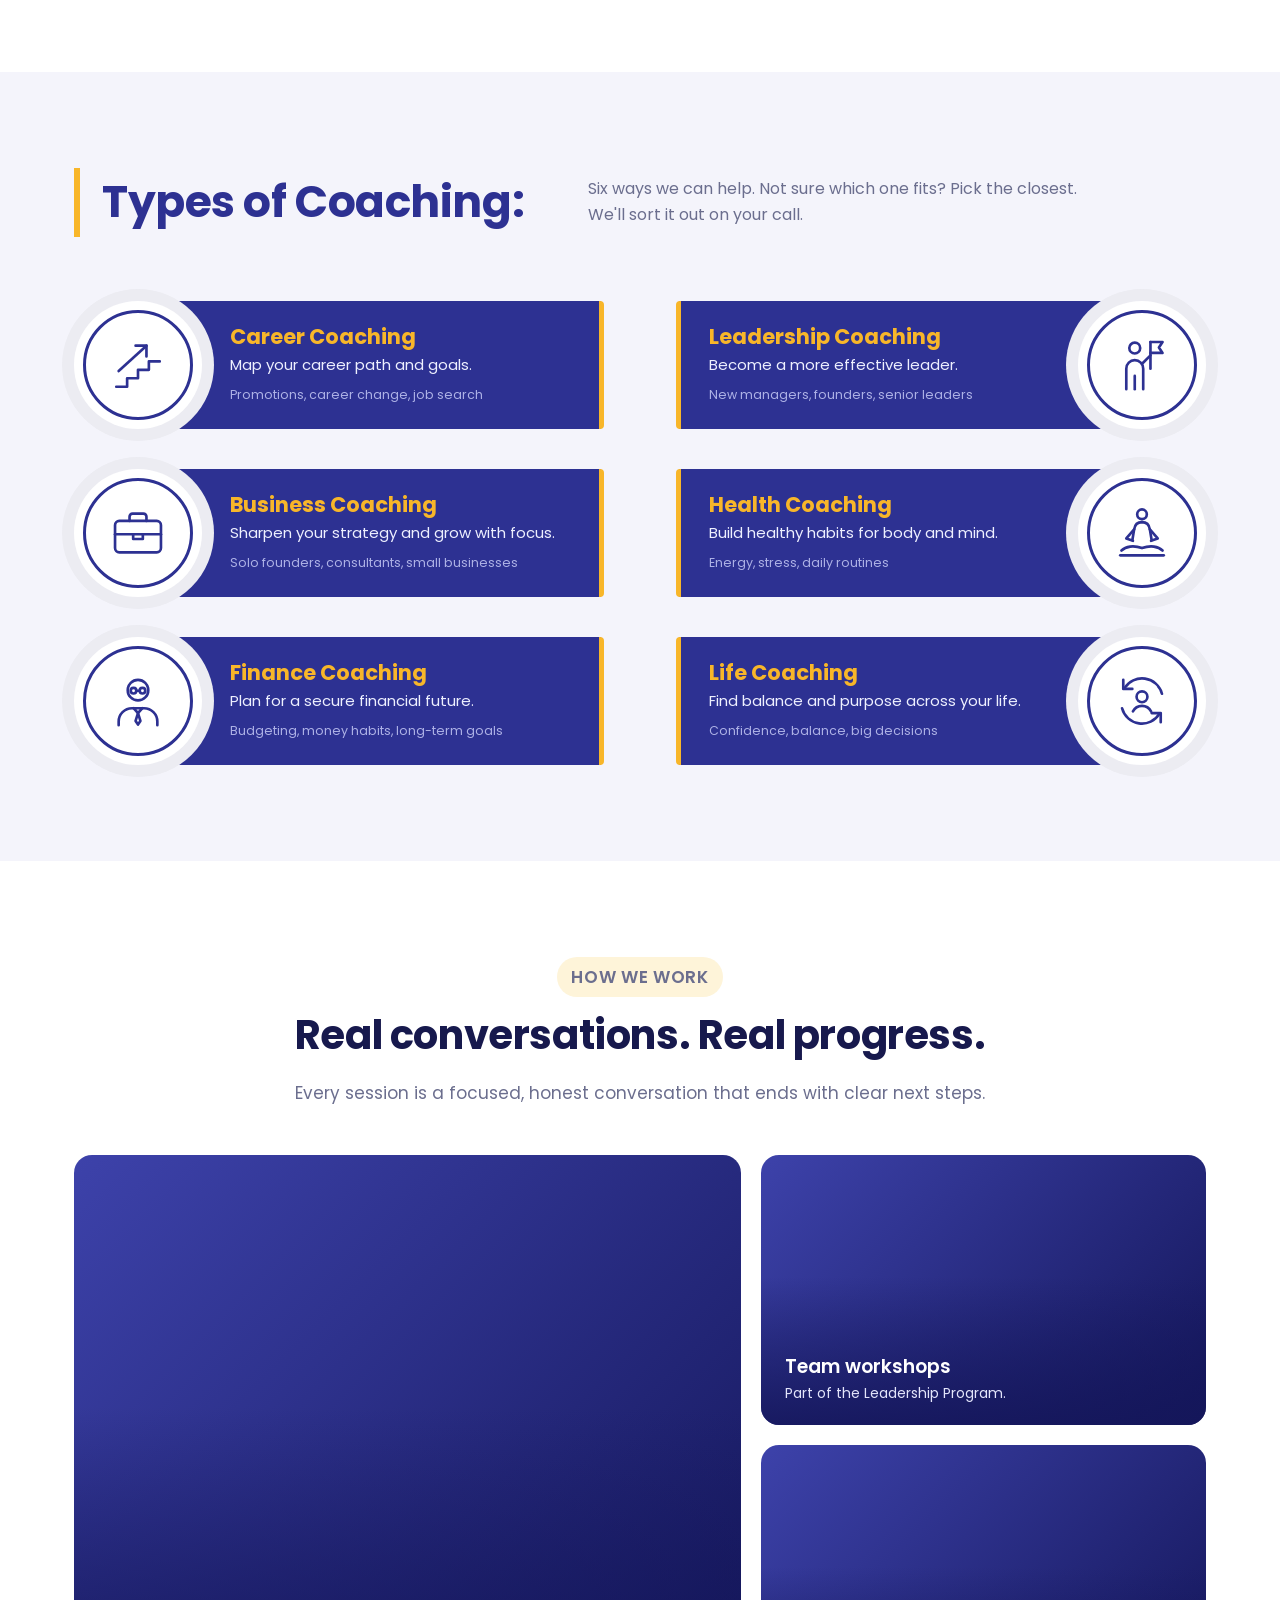
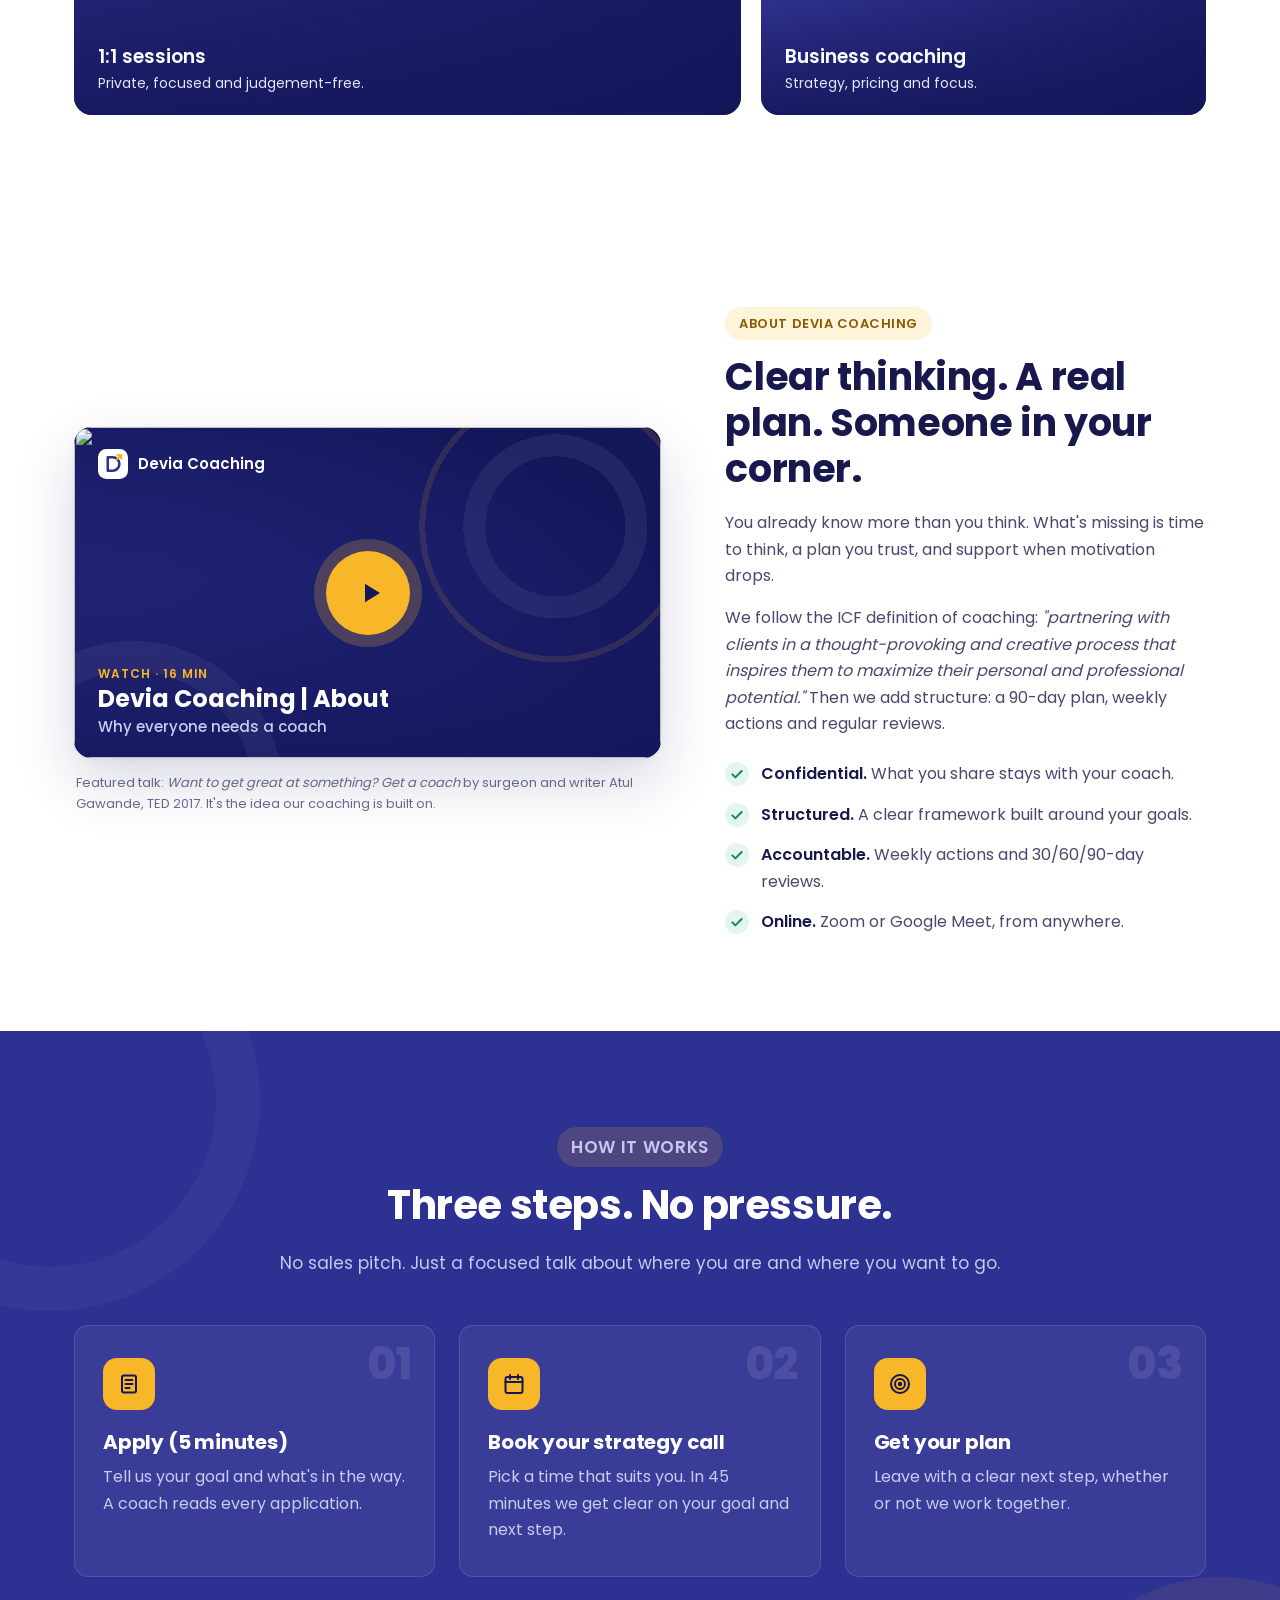
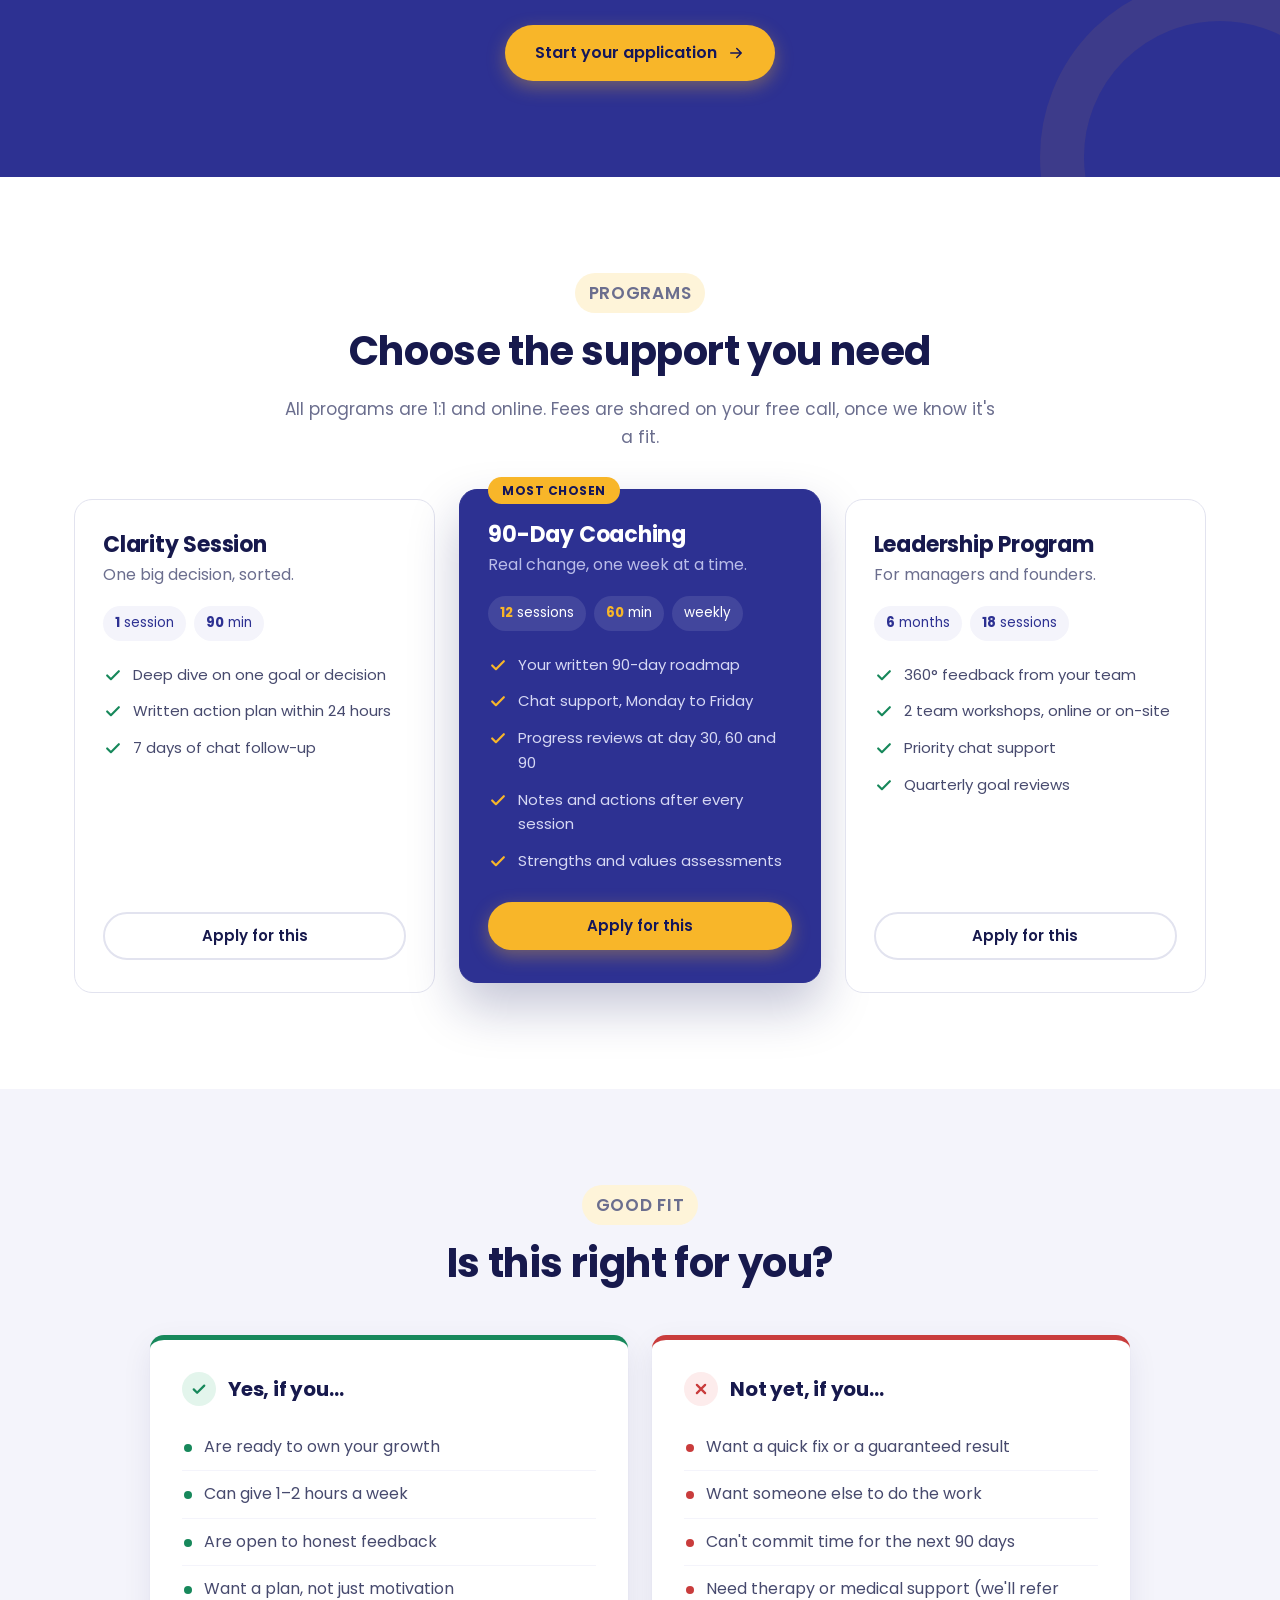
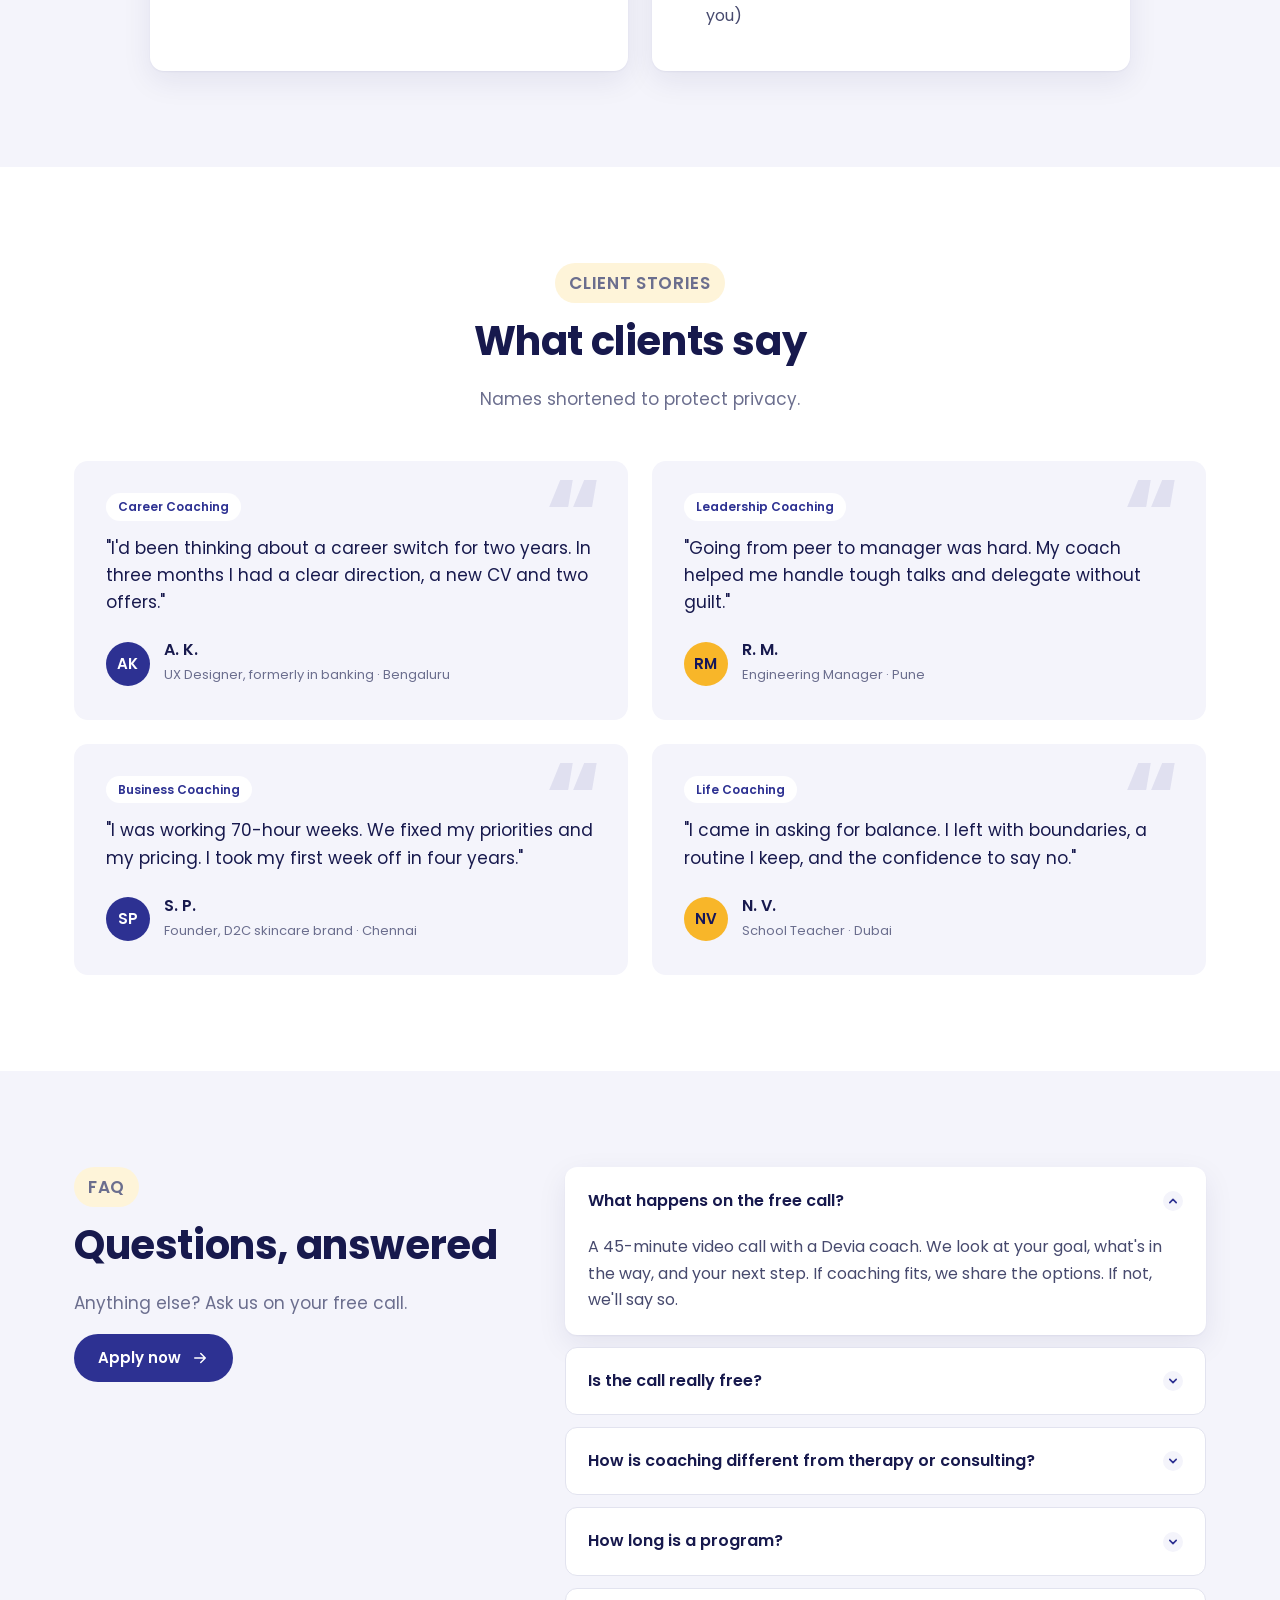
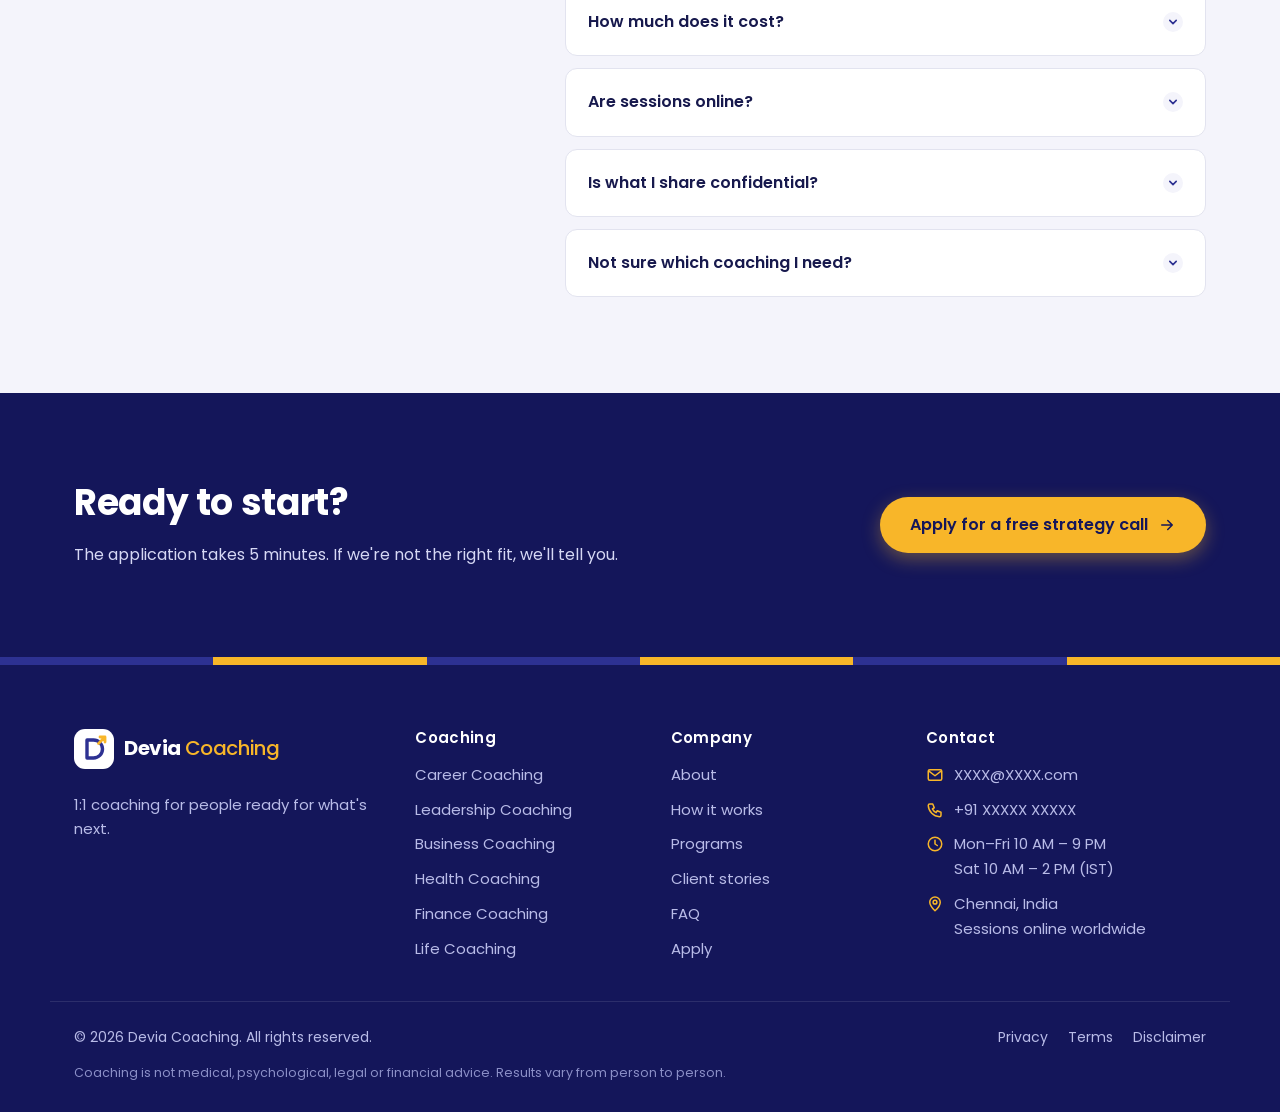
==== commit 6bd7cfcd: "Remove floating hero cards and scroll-in animation" ====
--- a/index.html
+++ b/index.html
@@ -17,7 +17,6 @@
 <link rel="preload" href="assets/fonts/poppins-latin-700-normal.woff2" as="font" type="font/woff2" crossorigin>
 <link rel="preconnect" href="https://images.pexels.com">
 <link rel="stylesheet" href="assets/site.css">
-<script>document.documentElement.classList.add('js')</script>
 <script type="application/ld+json">{"@context":"https://schema.org","@type":"ProfessionalService","name":"Devia Coaching","description":"1:1 career, leadership, business, health, finance and life coaching.","areaServed":"Worldwide (online)","address":{"@type":"PostalAddress","addressLocality":"Chennai","addressRegion":"Tamil Nadu","addressCountry":"IN"},"openingHoursSpecification":[{"@type":"OpeningHoursSpecification","dayOfWeek":["Monday","Tuesday","Wednesday","Thursday","Friday"],"opens":"10:00","closes":"21:00"},{"@type":"OpeningHoursSpecification","dayOfWeek":"Saturday","opens":"10:00","closes":"14:00"}]}</script>
 </head>
 <body id="top" data-page="home">
@@ -112,17 +111,6 @@
           <li><svg class="ic" aria-hidden="true"><use href="#i-lock"/></svg>100% confidential</li>
         </ul>
       </div>
-      <div class="hero-cards" aria-hidden="true">
-        <div class="float-chip chip-booked">
-          <span class="avatar av-gold">AK</span>
-          <div><strong>Strategy call booked</strong><small>Career Coaching · 45 min</small></div>
-          <svg class="ic ok"><use href="#i-check"/></svg>
-        </div>
-        <div class="float-chip chip-goal">
-          <span class="goal-ring"><svg viewBox="0 0 36 36"><circle cx="18" cy="18" r="15" /><circle cx="18" cy="18" r="15" class="prog"/></svg><b>8/10</b></span>
-          <div><strong>Weekly actions</strong><small>completed this week</small></div>
-        </div>
-      </div>
     </div>
   </section>
 
@@ -139,32 +127,32 @@
   <!-- PROBLEM -->
   <section class="section" id="sound-familiar">
     <div class="wrap">
-      <div class="section-head center reveal">
+      <div class="section-head center">
         <p class="eyebrow">Sound familiar?</p>
         <h2>Capable. Busy. Still stuck?</h2>
       </div>
       <ul class="pain-grid">
-        <li class="pain reveal"><span class="pain-x"><svg class="ic" aria-hidden="true"><use href="#i-x"/></svg></span>Your career feels like it's on autopilot.</li>
-        <li class="pain reveal"><span class="pain-x"><svg class="ic" aria-hidden="true"><use href="#i-x"/></svg></span>You know what you want, but progress keeps stalling.</li>
-        <li class="pain reveal"><span class="pain-x"><svg class="ic" aria-hidden="true"><use href="#i-x"/></svg></span>Your business is growing. So are your hours.</li>
-        <li class="pain reveal"><span class="pain-x"><svg class="ic" aria-hidden="true"><use href="#i-x"/></svg></span>You lead a team, but nobody taught you how.</li>
-        <li class="pain reveal"><span class="pain-x"><svg class="ic" aria-hidden="true"><use href="#i-x"/></svg></span>Health and money keep waiting for "next quarter".</li>
-        <li class="pain reveal"><span class="pain-x"><svg class="ic" aria-hidden="true"><use href="#i-x"/></svg></span>You've read the books. Nothing stuck.</li>
+        <li class="pain"><span class="pain-x"><svg class="ic" aria-hidden="true"><use href="#i-x"/></svg></span>Your career feels like it's on autopilot.</li>
+        <li class="pain"><span class="pain-x"><svg class="ic" aria-hidden="true"><use href="#i-x"/></svg></span>You know what you want, but progress keeps stalling.</li>
+        <li class="pain"><span class="pain-x"><svg class="ic" aria-hidden="true"><use href="#i-x"/></svg></span>Your business is growing. So are your hours.</li>
+        <li class="pain"><span class="pain-x"><svg class="ic" aria-hidden="true"><use href="#i-x"/></svg></span>You lead a team, but nobody taught you how.</li>
+        <li class="pain"><span class="pain-x"><svg class="ic" aria-hidden="true"><use href="#i-x"/></svg></span>Health and money keep waiting for "next quarter".</li>
+        <li class="pain"><span class="pain-x"><svg class="ic" aria-hidden="true"><use href="#i-x"/></svg></span>You've read the books. Nothing stuck.</li>
       </ul>
-      <p class="pain-answer reveal">You don't need more information. You need <strong>a plan and someone to keep you on it.</strong> That's coaching.</p>
+      <p class="pain-answer">You don't need more information. You need <strong>a plan and someone to keep you on it.</strong> That's coaching.</p>
     </div>
   </section>
 
   <!-- TYPES OF COACHING -->
   <section class="section section-tint" id="coaching">
     <div class="wrap">
-      <div class="types-head reveal">
+      <div class="types-head">
         <h2 class="bar-title">Types of Coaching:</h2>
         <p>Six ways we can help. Not sure which one fits? Pick the closest. We'll sort it out on your call.</p>
       </div>
 
       <div class="coach-grid">
-        <a class="coach-card reveal" href="apply.html?focus=career">
+        <a class="coach-card" href="apply.html?focus=career">
           <span class="coach-icon"><svg class="ic-lg" aria-hidden="true"><use href="#i-career"/></svg></span>
           <span class="coach-body">
             <span class="coach-title">Career Coaching</span>
@@ -172,7 +160,7 @@
             <span class="coach-best">Promotions, career change, job search</span>
           </span>
         </a>
-        <a class="coach-card right reveal" href="apply.html?focus=leadership">
+        <a class="coach-card right" href="apply.html?focus=leadership">
           <span class="coach-icon"><svg class="ic-lg" aria-hidden="true"><use href="#i-lead"/></svg></span>
           <span class="coach-body">
             <span class="coach-title">Leadership Coaching</span>
@@ -180,7 +168,7 @@
             <span class="coach-best">New managers, founders, senior leaders</span>
           </span>
         </a>
-        <a class="coach-card reveal" href="apply.html?focus=business">
+        <a class="coach-card" href="apply.html?focus=business">
           <span class="coach-icon"><svg class="ic-lg" aria-hidden="true"><use href="#i-business"/></svg></span>
           <span class="coach-body">
             <span class="coach-title">Business Coaching</span>
@@ -188,7 +176,7 @@
             <span class="coach-best">Solo founders, consultants, small businesses</span>
           </span>
         </a>
-        <a class="coach-card right reveal" href="apply.html?focus=health">
+        <a class="coach-card right" href="apply.html?focus=health">
           <span class="coach-icon"><svg class="ic-lg" aria-hidden="true"><use href="#i-health"/></svg></span>
           <span class="coach-body">
             <span class="coach-title">Health Coaching</span>
@@ -196,7 +184,7 @@
             <span class="coach-best">Energy, stress, daily routines</span>
           </span>
         </a>
-        <a class="coach-card reveal" href="apply.html?focus=finance">
+        <a class="coach-card" href="apply.html?focus=finance">
           <span class="coach-icon"><svg class="ic-lg" aria-hidden="true"><use href="#i-finance"/></svg></span>
           <span class="coach-body">
             <span class="coach-title">Finance Coaching</span>
@@ -204,7 +192,7 @@
             <span class="coach-best">Budgeting, money habits, long-term goals</span>
           </span>
         </a>
-        <a class="coach-card right reveal" href="apply.html?focus=life">
+        <a class="coach-card right" href="apply.html?focus=life">
           <span class="coach-icon"><svg class="ic-lg" aria-hidden="true"><use href="#i-life"/></svg></span>
           <span class="coach-body">
             <span class="coach-title">Life Coaching</span>
@@ -219,21 +207,21 @@
   <!-- IN ACTION -->
   <section class="section" id="sessions">
     <div class="wrap">
-      <div class="section-head center reveal">
+      <div class="section-head center">
         <p class="eyebrow">How we work</p>
         <h2>Real conversations. Real progress.</h2>
         <p>Every session is a focused, honest conversation that ends with clear next steps.</p>
       </div>
       <div class="gallery">
-        <figure class="g-item g-main reveal">
+        <figure class="g-item g-main">
           <img src="https://images.pexels.com/photos/5336987/pexels-photo-5336987.jpeg?auto=compress&amp;cs=tinysrgb&amp;w=1200" srcset="https://images.pexels.com/photos/5336987/pexels-photo-5336987.jpeg?auto=compress&amp;cs=tinysrgb&amp;w=640 640w, https://images.pexels.com/photos/5336987/pexels-photo-5336987.jpeg?auto=compress&amp;cs=tinysrgb&amp;w=960 960w, https://images.pexels.com/photos/5336987/pexels-photo-5336987.jpeg?auto=compress&amp;cs=tinysrgb&amp;w=1400 1400w" sizes="(max-width: 920px) 100vw, 60vw" alt="A coach and her client talking in armchairs during a 1:1 session" loading="lazy" decoding="async" width="1400" height="934">
           <figcaption><strong>1:1 sessions</strong><span>Private, focused and judgement-free.</span></figcaption>
         </figure>
-        <figure class="g-item reveal">
+        <figure class="g-item">
           <img src="https://images.pexels.com/photos/7176305/pexels-photo-7176305.jpeg?auto=compress&amp;cs=tinysrgb&amp;w=900" srcset="https://images.pexels.com/photos/7176305/pexels-photo-7176305.jpeg?auto=compress&amp;cs=tinysrgb&amp;w=480 480w, https://images.pexels.com/photos/7176305/pexels-photo-7176305.jpeg?auto=compress&amp;cs=tinysrgb&amp;w=720 720w, https://images.pexels.com/photos/7176305/pexels-photo-7176305.jpeg?auto=compress&amp;cs=tinysrgb&amp;w=1000 1000w" sizes="(max-width: 920px) 100vw, 40vw" alt="A coach leading a small group workshop" loading="lazy" decoding="async" width="1000" height="667">
           <figcaption><strong>Team workshops</strong><span>Part of the Leadership Program.</span></figcaption>
         </figure>
-        <figure class="g-item reveal">
+        <figure class="g-item">
           <img src="https://images.pexels.com/photos/5336958/pexels-photo-5336958.jpeg?auto=compress&amp;cs=tinysrgb&amp;w=900" srcset="https://images.pexels.com/photos/5336958/pexels-photo-5336958.jpeg?auto=compress&amp;cs=tinysrgb&amp;w=480 480w, https://images.pexels.com/photos/5336958/pexels-photo-5336958.jpeg?auto=compress&amp;cs=tinysrgb&amp;w=720 720w, https://images.pexels.com/photos/5336958/pexels-photo-5336958.jpeg?auto=compress&amp;cs=tinysrgb&amp;w=1000 1000w" sizes="(max-width: 920px) 100vw, 40vw" alt="A business coaching meeting in an office" loading="lazy" decoding="async" width="1000" height="667">
           <figcaption><strong>Business coaching</strong><span>Strategy, pricing and focus.</span></figcaption>
         </figure>
@@ -244,7 +232,7 @@
   <!-- ABOUT + VIDEO -->
   <section class="section" id="about">
     <div class="wrap about-grid">
-      <div class="about-video reveal">
+      <div class="about-video">
         <div class="video-frame">
           <!-- To swap the video, change data-embed (TED, YouTube or Vimeo embed URL) and the credit below. -->
           <button class="video-facade" type="button" data-video data-embed="https://embed.ted.com/talks/atul_gawande_want_to_get_great_at_something_get_a_coach" aria-label="Play video: Devia Coaching | About">
@@ -261,7 +249,7 @@
         <p class="video-note">Featured talk: <em>Want to get great at something? Get a coach</em> by surgeon and writer Atul Gawande, TED 2017. It's the idea our coaching is built on.</p>
       </div>
 
-      <div class="about-copy reveal">
+      <div class="about-copy">
         <p class="eyebrow">About Devia Coaching</p>
         <h2>Clear thinking. A real plan. Someone in your corner.</h2>
         <p>You already know more than you think. What's missing is time to think, a plan you trust, and support when motivation drops.</p>
@@ -279,45 +267,45 @@
   <!-- HOW IT WORKS -->
   <section class="section section-navy" id="how-it-works">
     <div class="wrap">
-      <div class="section-head center reveal">
+      <div class="section-head center">
         <p class="eyebrow on-dark">How it works</p>
         <h2>Three steps. No pressure.</h2>
         <p>No sales pitch. Just a focused talk about where you are and where you want to go.</p>
       </div>
       <ol class="steps">
-        <li class="step reveal">
+        <li class="step">
           <span class="step-num">01</span>
           <span class="step-icon"><svg class="ic" aria-hidden="true"><use href="#i-notes"/></svg></span>
           <h3>Apply (5 minutes)</h3>
           <p>Tell us your goal and what's in the way. A coach reads every application.</p>
         </li>
-        <li class="step reveal">
+        <li class="step">
           <span class="step-num">02</span>
           <span class="step-icon"><svg class="ic" aria-hidden="true"><use href="#i-calendar"/></svg></span>
           <h3>Book your strategy call</h3>
           <p>Pick a time that suits you. In 45 minutes we get clear on your goal and next step.</p>
         </li>
-        <li class="step reveal">
+        <li class="step">
           <span class="step-num">03</span>
           <span class="step-icon"><svg class="ic" aria-hidden="true"><use href="#i-target"/></svg></span>
           <h3>Get your plan</h3>
           <p>Leave with a clear next step, whether or not we work together.</p>
         </li>
       </ol>
-      <div class="center reveal"><a class="btn btn-gold btn-lg" href="apply.html">Start your application <svg class="ic" aria-hidden="true"><use href="#i-arrow"/></svg></a></div>
+      <div class="center"><a class="btn btn-gold btn-lg" href="apply.html">Start your application <svg class="ic" aria-hidden="true"><use href="#i-arrow"/></svg></a></div>
     </div>
   </section>
 
   <!-- PROGRAMS -->
   <section class="section" id="programs">
     <div class="wrap">
-      <div class="section-head center reveal">
+      <div class="section-head center">
         <p class="eyebrow">Programs</p>
         <h2>Choose the support you need</h2>
         <p>All programs are 1:1 and online. Fees are shared on your free call, once we know it's a fit.</p>
       </div>
       <div class="programs">
-        <article class="program reveal">
+        <article class="program">
           <h3>Clarity Session</h3>
           <p class="p-sub">One big decision, sorted.</p>
           <p class="p-meta"><span><strong>1</strong> session</span><span><strong>90</strong> min</span></p>
@@ -328,7 +316,7 @@
           </ul>
           <a class="btn btn-ghost btn-block" href="apply.html?program=clarity">Apply for this</a>
         </article>
-        <article class="program featured reveal">
+        <article class="program featured">
           <span class="p-badge">Most chosen</span>
           <h3>90-Day Coaching</h3>
           <p class="p-sub">Real change, one week at a time.</p>
@@ -342,7 +330,7 @@
           </ul>
           <a class="btn btn-gold btn-block" href="apply.html?program=90day">Apply for this</a>
         </article>
-        <article class="program reveal">
+        <article class="program">
           <h3>Leadership Program</h3>
           <p class="p-sub">For managers and founders.</p>
           <p class="p-meta"><span><strong>6</strong> months</span><span><strong>18</strong> sessions</span></p>
@@ -361,12 +349,12 @@
   <!-- FIT -->
   <section class="section section-tint" id="fit">
     <div class="wrap">
-      <div class="section-head center reveal">
+      <div class="section-head center">
         <p class="eyebrow">Good fit</p>
         <h2>Is this right for you?</h2>
       </div>
       <div class="fit-grid">
-        <div class="fit-card yes reveal">
+        <div class="fit-card yes">
           <h3><span class="fit-badge"><svg class="ic" aria-hidden="true"><use href="#i-check"/></svg></span>Yes, if you…</h3>
           <ul>
             <li>Are ready to own your growth</li>
@@ -375,7 +363,7 @@
             <li>Want a plan, not just motivation</li>
           </ul>
         </div>
-        <div class="fit-card no reveal">
+        <div class="fit-card no">
           <h3><span class="fit-badge"><svg class="ic" aria-hidden="true"><use href="#i-x"/></svg></span>Not yet, if you…</h3>
           <ul>
             <li>Want a quick fix or a guaranteed result</li>
@@ -391,28 +379,28 @@
   <!-- STORIES -->
   <section class="section" id="stories">
     <div class="wrap">
-      <div class="section-head center reveal">
+      <div class="section-head center">
         <p class="eyebrow">Client stories</p>
         <h2>What clients say</h2>
         <p>Names shortened to protect privacy.</p>
       </div>
       <div class="stories-grid">
-        <figure class="story reveal">
+        <figure class="story">
           <span class="story-tag">Career Coaching</span>
           <blockquote>"I'd been thinking about a career switch for two years. In three months I had a clear direction, a new CV and two offers."</blockquote>
           <figcaption><span class="avatar">AK</span><span><strong>A. K.</strong><small>UX Designer, formerly in banking · Bengaluru</small></span></figcaption>
         </figure>
-        <figure class="story reveal">
+        <figure class="story">
           <span class="story-tag">Leadership Coaching</span>
           <blockquote>"Going from peer to manager was hard. My coach helped me handle tough talks and delegate without guilt."</blockquote>
           <figcaption><span class="avatar av-gold">RM</span><span><strong>R. M.</strong><small>Engineering Manager · Pune</small></span></figcaption>
         </figure>
-        <figure class="story reveal">
+        <figure class="story">
           <span class="story-tag">Business Coaching</span>
           <blockquote>"I was working 70-hour weeks. We fixed my priorities and my pricing. I took my first week off in four years."</blockquote>
           <figcaption><span class="avatar">SP</span><span><strong>S. P.</strong><small>Founder, D2C skincare brand · Chennai</small></span></figcaption>
         </figure>
-        <figure class="story reveal">
+        <figure class="story">
           <span class="story-tag">Life Coaching</span>
           <blockquote>"I came in asking for balance. I left with boundaries, a routine I keep, and the confidence to say no."</blockquote>
           <figcaption><span class="avatar av-gold">NV</span><span><strong>N. V.</strong><small>School Teacher · Dubai</small></span></figcaption>
@@ -424,13 +412,13 @@
   <!-- FAQ -->
   <section class="section section-tint" id="faq">
     <div class="wrap faq-wrap">
-      <div class="section-head reveal">
+      <div class="section-head">
         <p class="eyebrow">FAQ</p>
         <h2>Questions, answered</h2>
         <p>Anything else? Ask us on your free call.</p>
         <a class="btn btn-navy" href="apply.html">Apply now <svg class="ic" aria-hidden="true"><use href="#i-arrow"/></svg></a>
       </div>
-      <div class="faq-list reveal">
+      <div class="faq-list">
         <details open>
           <summary>What happens on the free call?</summary>
           <p>A 45-minute video call with a Devia coach. We look at your goal, what's in the way, and your next step. If coaching fits, we share the options. If not, we'll say so.</p>
@@ -470,7 +458,7 @@
   <!-- FINAL CTA -->
   <section class="cta-band">
     <img class="cta-bg" src="https://images.pexels.com/photos/6135180/pexels-photo-6135180.jpeg?auto=compress&amp;cs=tinysrgb&amp;w=1280" srcset="https://images.pexels.com/photos/6135180/pexels-photo-6135180.jpeg?auto=compress&amp;cs=tinysrgb&amp;w=800 800w, https://images.pexels.com/photos/6135180/pexels-photo-6135180.jpeg?auto=compress&amp;cs=tinysrgb&amp;w=1280 1280w, https://images.pexels.com/photos/6135180/pexels-photo-6135180.jpeg?auto=compress&amp;cs=tinysrgb&amp;w=1920 1920w" sizes="100vw" alt="" loading="lazy" decoding="async">
-    <div class="wrap cta-in reveal">
+    <div class="wrap cta-in">
       <div>
         <h2>Ready to start?</h2>
         <p>The application takes 5 minutes. If we're not the right fit, we'll tell you.</p>
--- a/assets/site.css
+++ b/assets/site.css
@@ -134,7 +134,7 @@
 .hero-media video { opacity: 0; transition: opacity .8s; }
 .hero-media video.playing { opacity: 1; }
 .hero::before { content: ""; position: absolute; inset: 0; z-index: -1; background: linear-gradient(90deg, rgba(20, 22, 90, .97) 0%, rgba(20, 22, 90, .9) 36%, rgba(30, 33, 114, .55) 62%, rgba(30, 33, 114, .12) 100%); }
-.hero-grid { display: grid; grid-template-columns: minmax(0, 1fr) minmax(0, .8fr); align-items: end; gap: 48px; }
+.hero-grid { display: block; }
 .hero-copy { max-width: 620px; }
 .hero h1 { color: #fff; font-size: clamp(36px, 5vw, 58px); font-weight: 800; line-height: 1.08; letter-spacing: -.025em; margin-bottom: 20px; }
 .hl { color: var(--gold); }
@@ -147,19 +147,6 @@
 .btn-outline-light:hover { color: #fff; border-color: #fff; background: rgba(255, 255, 255, .12); }
 .btn-outline-light:hover .ic { transform: none; }
 .btn-outline-light .play-dot { background: var(--gold); color: var(--navy-900); }
-.hero-cards { position: relative; min-height: 220px; }
-.float-chip { position: absolute; z-index: 3; display: flex; align-items: center; gap: 12px; padding: 12px 16px; background: #fff; border-radius: 14px; box-shadow: var(--shadow-lg); font-size: 14px; color: var(--text); }
-.float-chip strong { display: block; font-size: 14px; line-height: 1.3; }
-.float-chip small { color: var(--muted); font-size: 12px; }
-.float-chip .ok { width: 22px; height: 22px; padding: 3px; border-radius: 50%; background: var(--green-100); color: var(--green); stroke-width: 3; }
-.chip-booked { right: 4%; bottom: 0; animation: float 6s ease-in-out infinite; }
-.chip-goal { right: 34%; bottom: 112px; animation: float 7s ease-in-out -2s infinite; }
-.goal-ring { position: relative; width: 44px; height: 44px; }
-.goal-ring svg { width: 44px; height: 44px; transform: rotate(-90deg); }
-.goal-ring circle { fill: none; stroke: var(--navy-50); stroke-width: 4; }
-.goal-ring .prog { stroke: var(--gold); stroke-linecap: round; stroke-dasharray: 94.25; stroke-dashoffset: 18.85; }
-.goal-ring b { position: absolute; inset: 0; display: grid; place-items: center; font-size: 11px; color: var(--ink); }
-@keyframes float { 0%, 100% { transform: translateY(0); } 50% { transform: translateY(-8px); } }
 
 .avatar { display: inline-grid; place-items: center; flex: none; width: 44px; height: 44px; border-radius: 50%; background: var(--navy); color: #fff; font-weight: 600; font-size: 15px; letter-spacing: .02em; }
 .av-gold { background: var(--gold); color: var(--navy-900); }
@@ -325,10 +312,6 @@
 .disclaimer { margin-top: 14px; font-size: 12.5px; color: #8c90c8; }
 
 .mobile-cta { display: none; }
-
-/* scroll reveal (only when JS runs) */
-.js .reveal { opacity: 0; transform: translateY(18px); transition: opacity .6s ease, transform .6s ease; }
-.js .reveal.in { opacity: 1; transform: none; }
 
 /* ============ Funnel pages ============ */
 .funnel { background: var(--navy-50); min-height: 100vh; display: flex; flex-direction: column; }
@@ -543,7 +526,6 @@
 /* ============ Responsive ============ */
 @media (max-width: 1080px) {
   .nav-main ul { gap: 20px; }
-  .hero-grid { gap: 32px; }
   .programs { gap: 16px; }
   .program { padding: 28px 22px; }
   .coach-grid { gap: 36px 48px; }
@@ -562,7 +544,6 @@
   .hero-media::after { content: ""; position: absolute; inset: 0; background: linear-gradient(180deg, rgba(20, 22, 90, .05) 30%, rgba(20, 22, 90, .6) 70%, var(--navy-900) 100%); }
   .hero-grid { position: relative; z-index: 1; }
   .hero-grid { grid-template-columns: 1fr; }
-  .hero-cards { display: none; }
   .gallery { grid-template-columns: 1fr 1fr; grid-template-rows: 340px 240px; height: auto; }
   .g-main { grid-row: auto; grid-column: 1 / -1; }
   .programs { grid-template-columns: 1fr; max-width: 520px; margin: 0 auto; }
@@ -644,7 +625,6 @@
 @media (prefers-reduced-motion: reduce) {
   html { scroll-behavior: auto; }
   *, *::before, *::after { animation-duration: .01ms !important; animation-iteration-count: 1 !important; transition-duration: .01ms !important; }
-  .js .reveal { opacity: 1; transform: none; }
 }
 fieldset.field { border: 0; padding: 0; margin: 0 0 22px; min-width: 0; }
 fieldset.field > legend { padding: 0; }
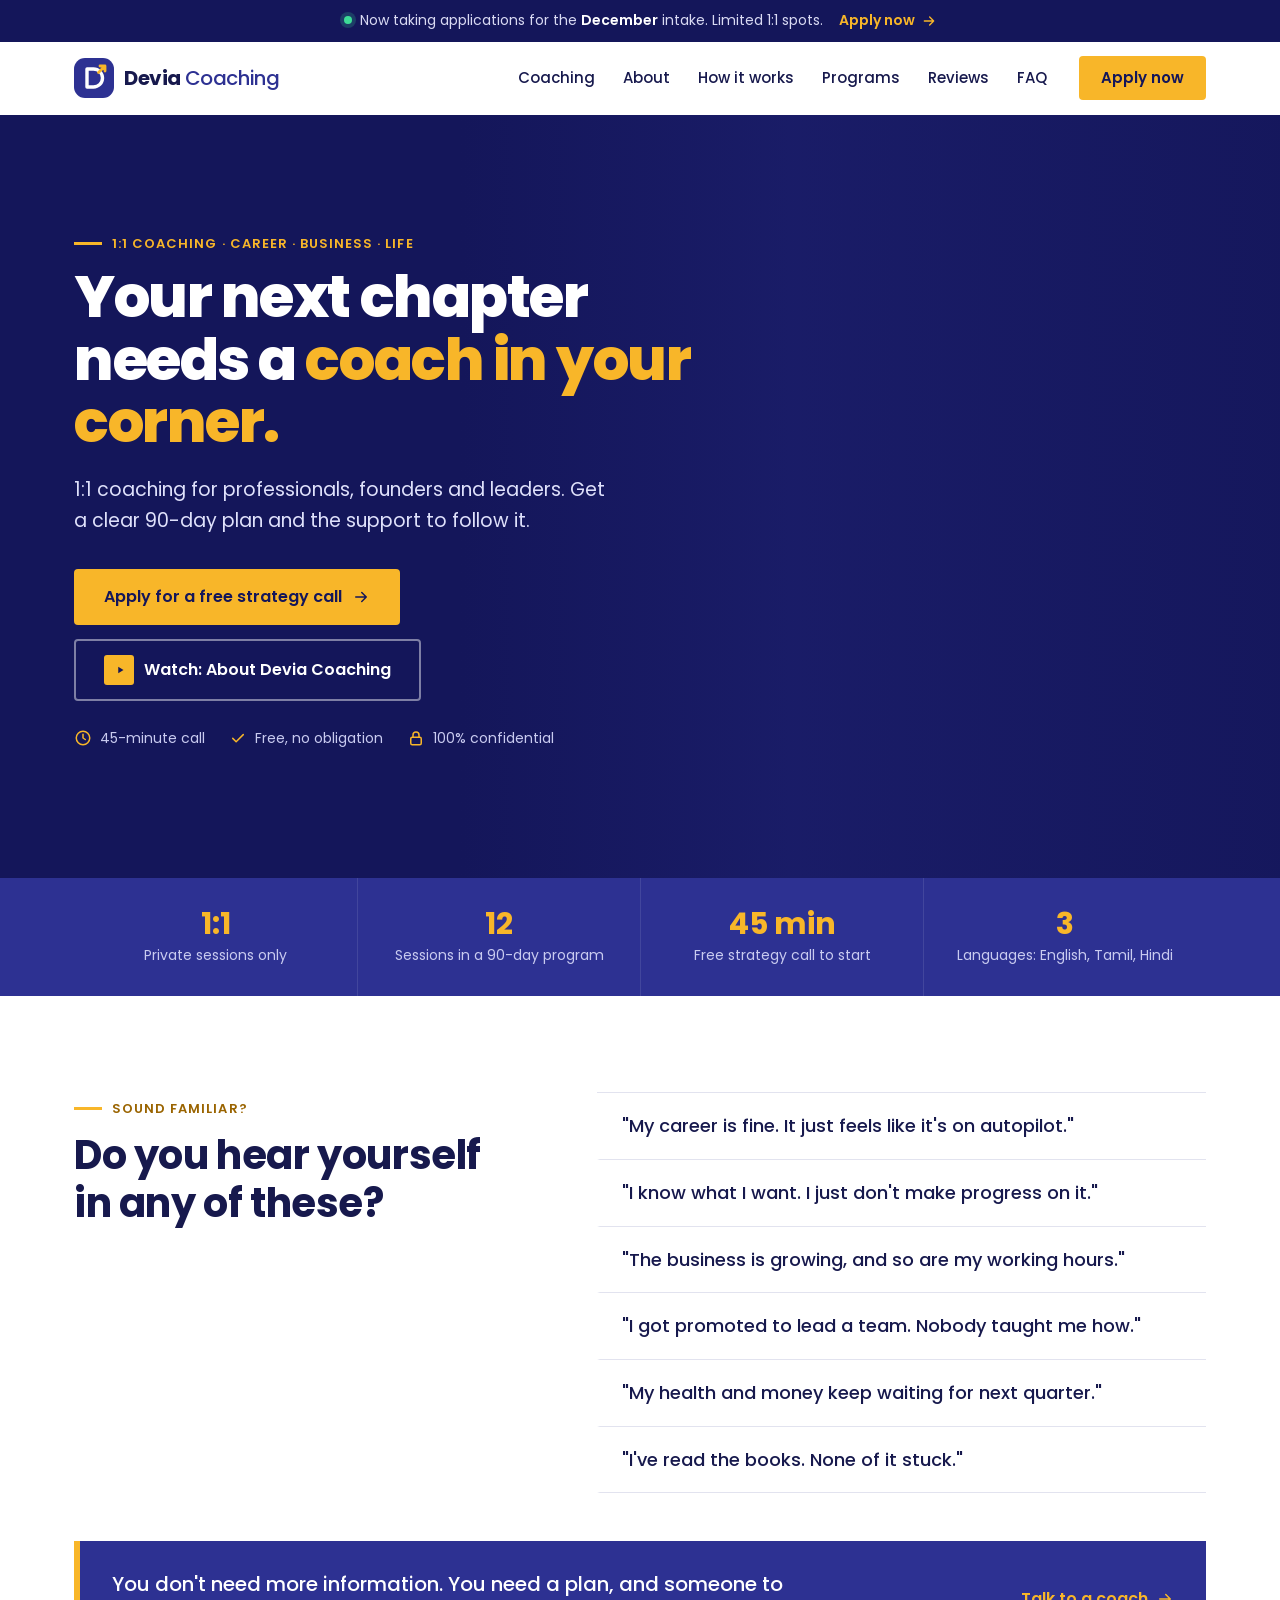
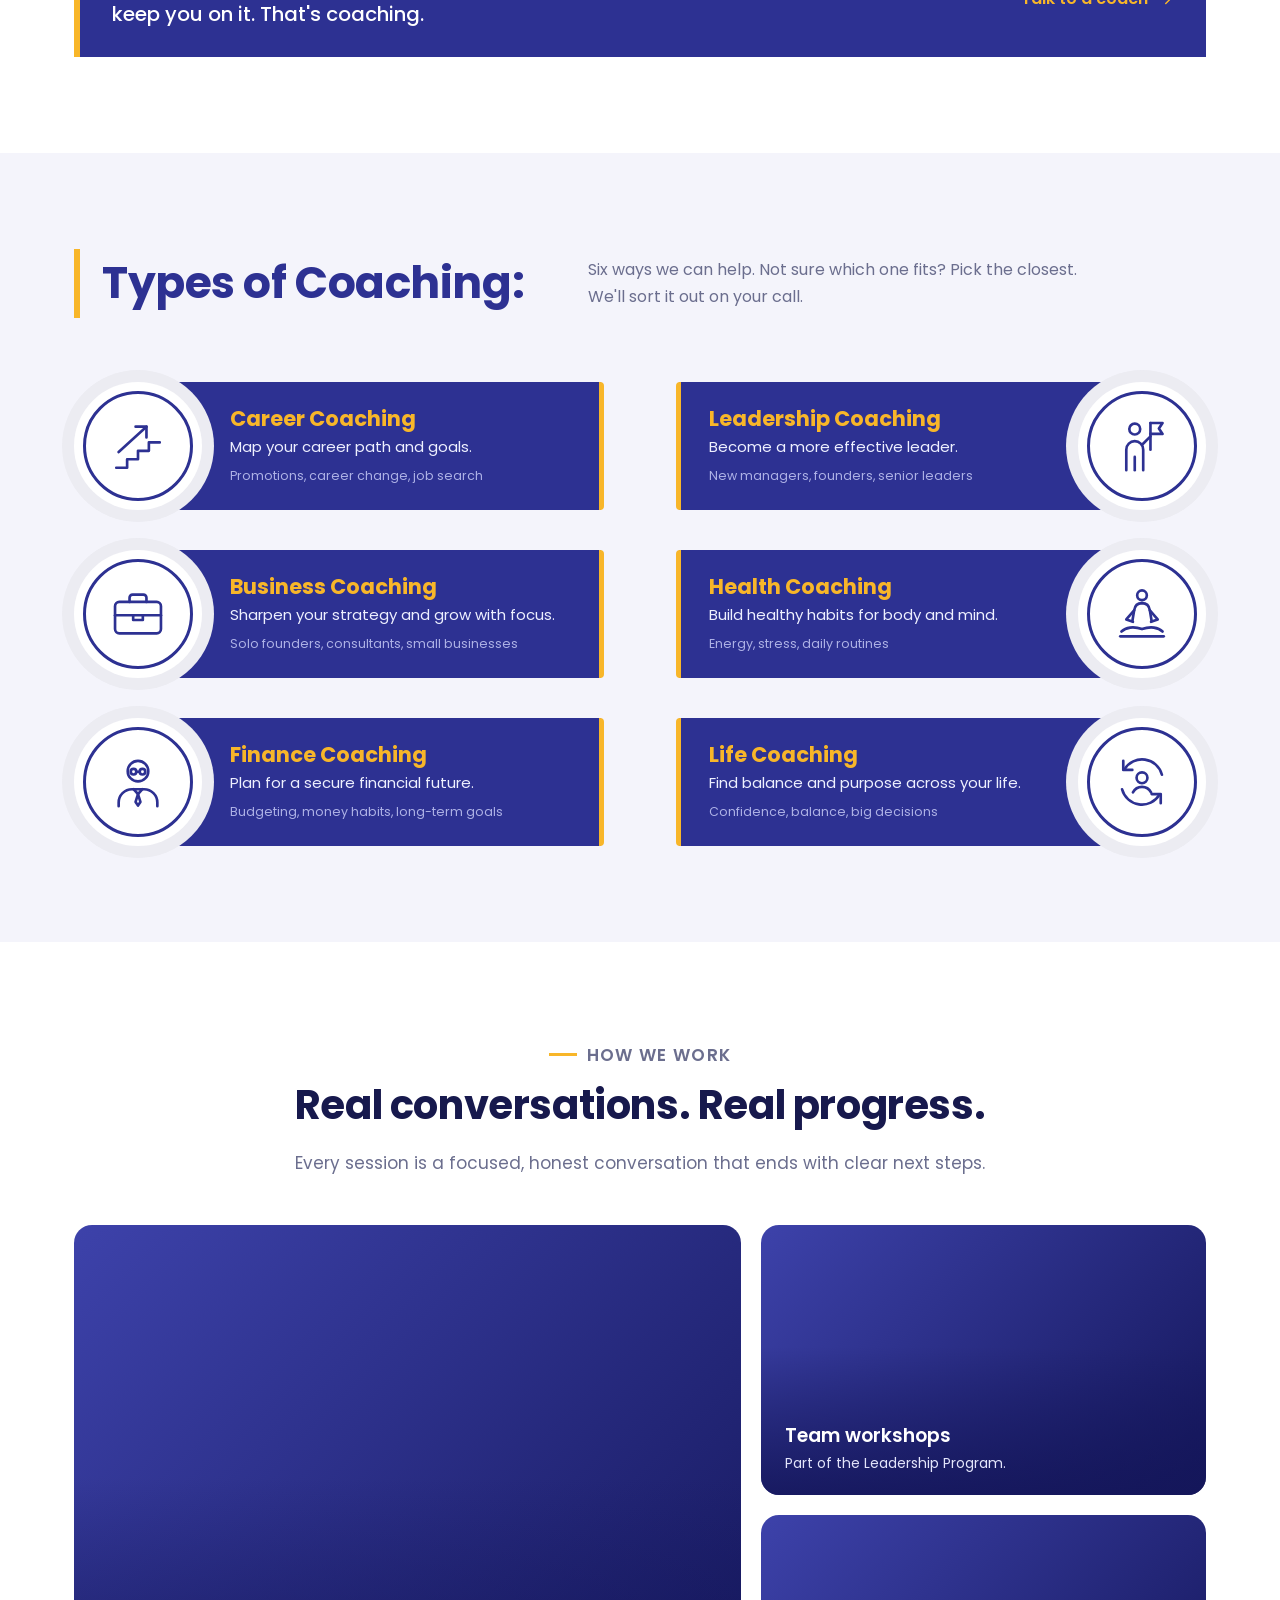
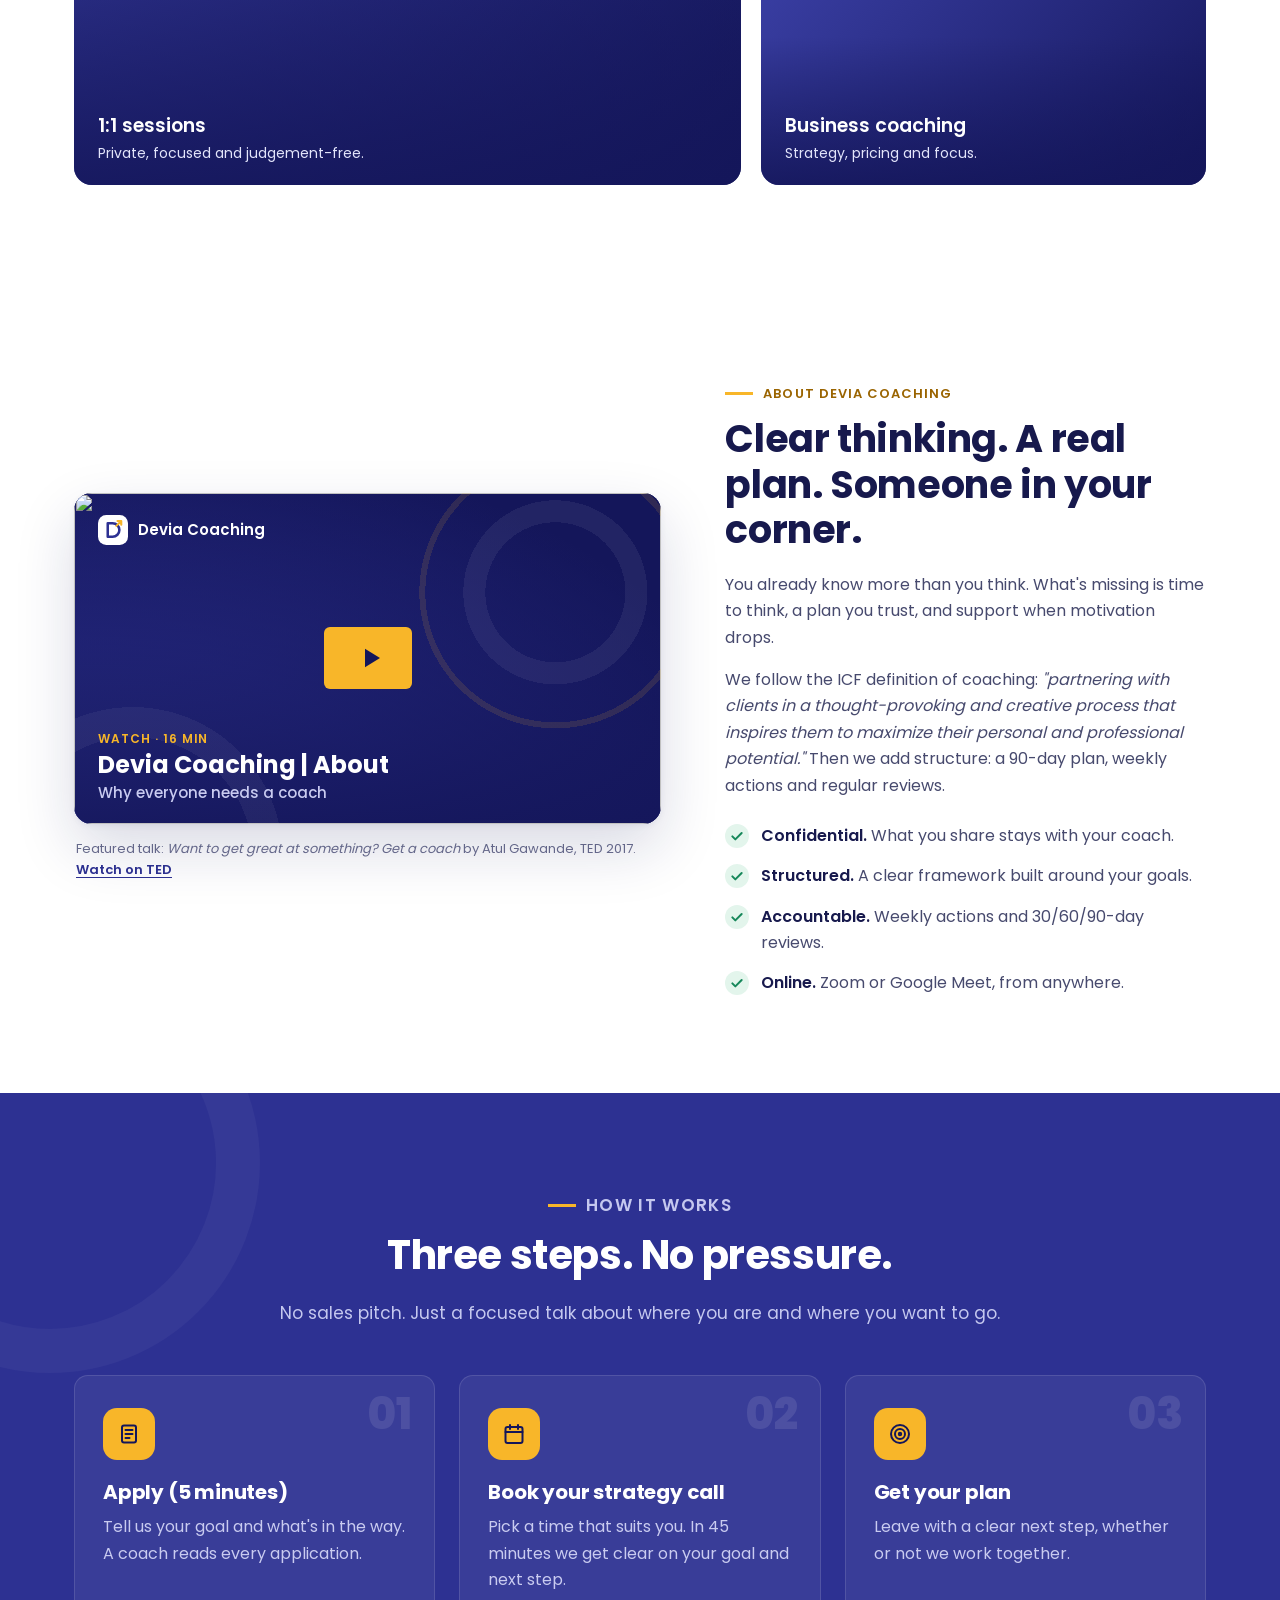
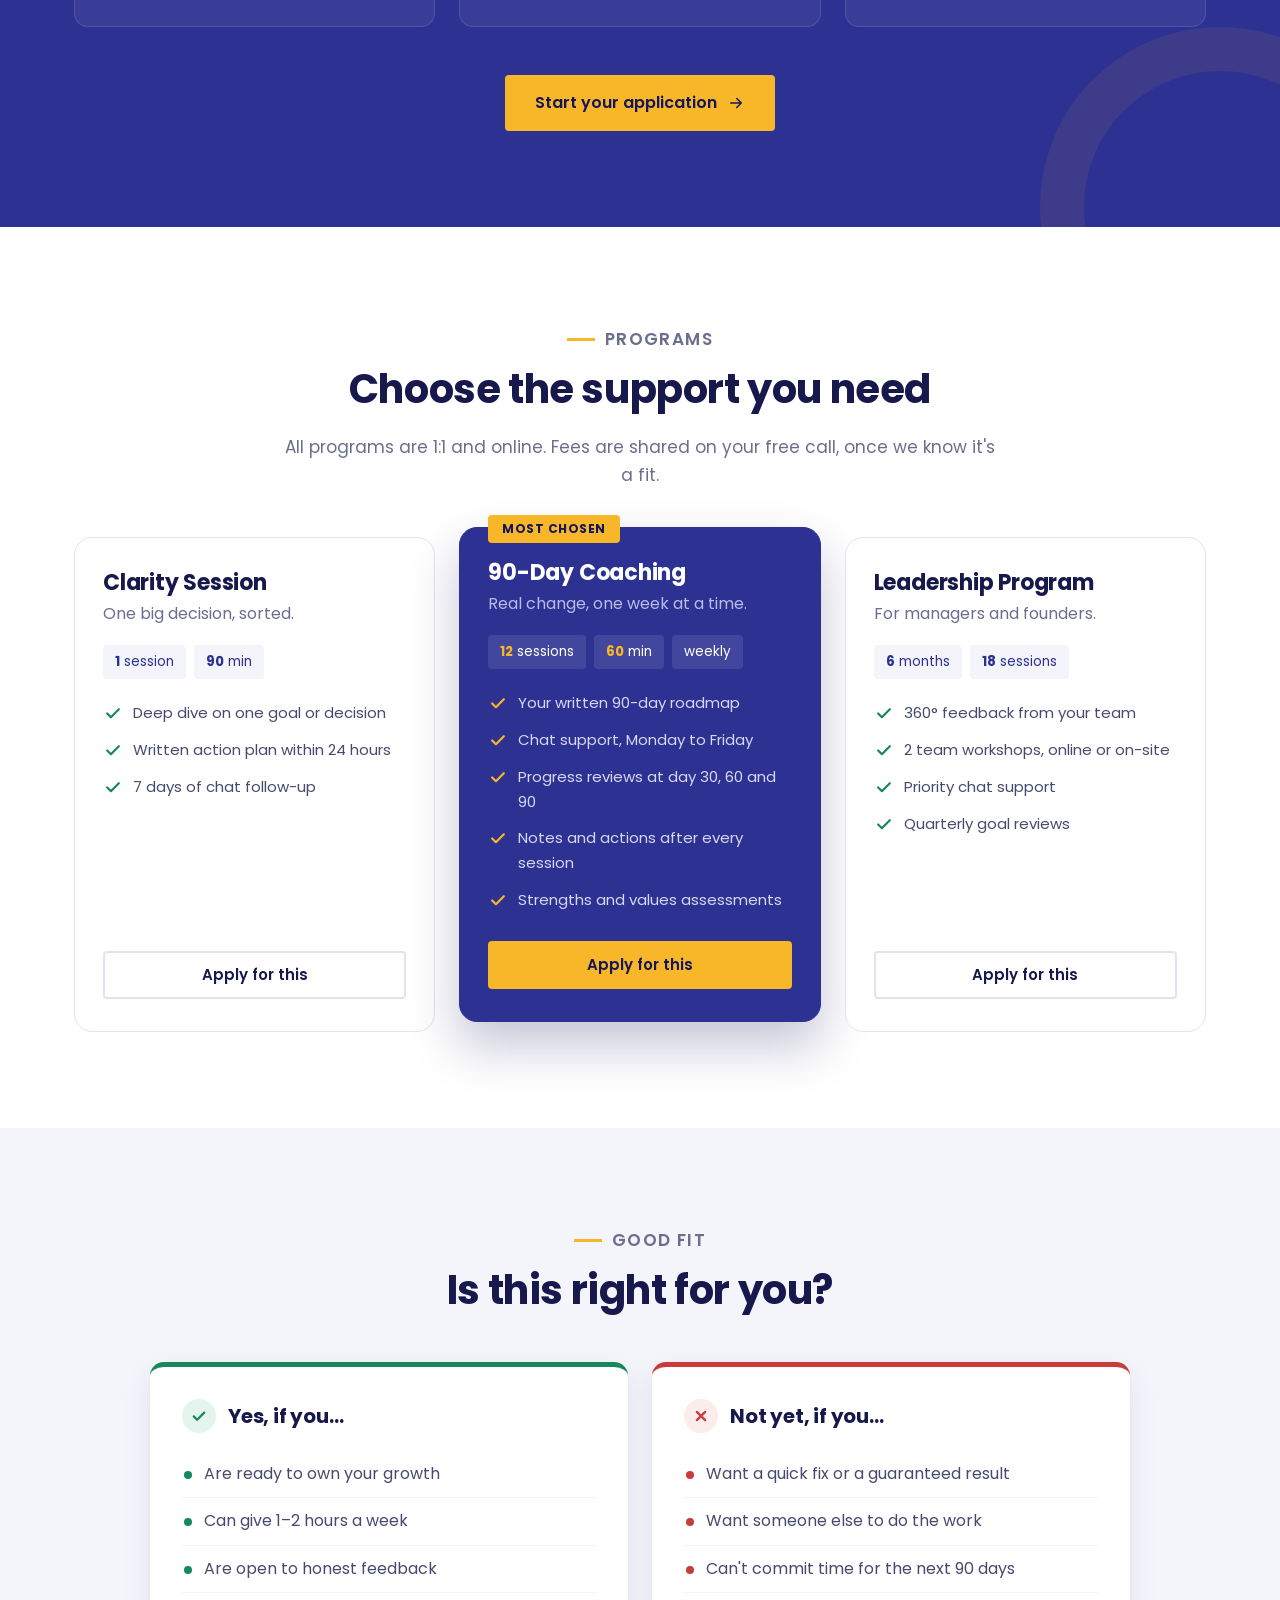
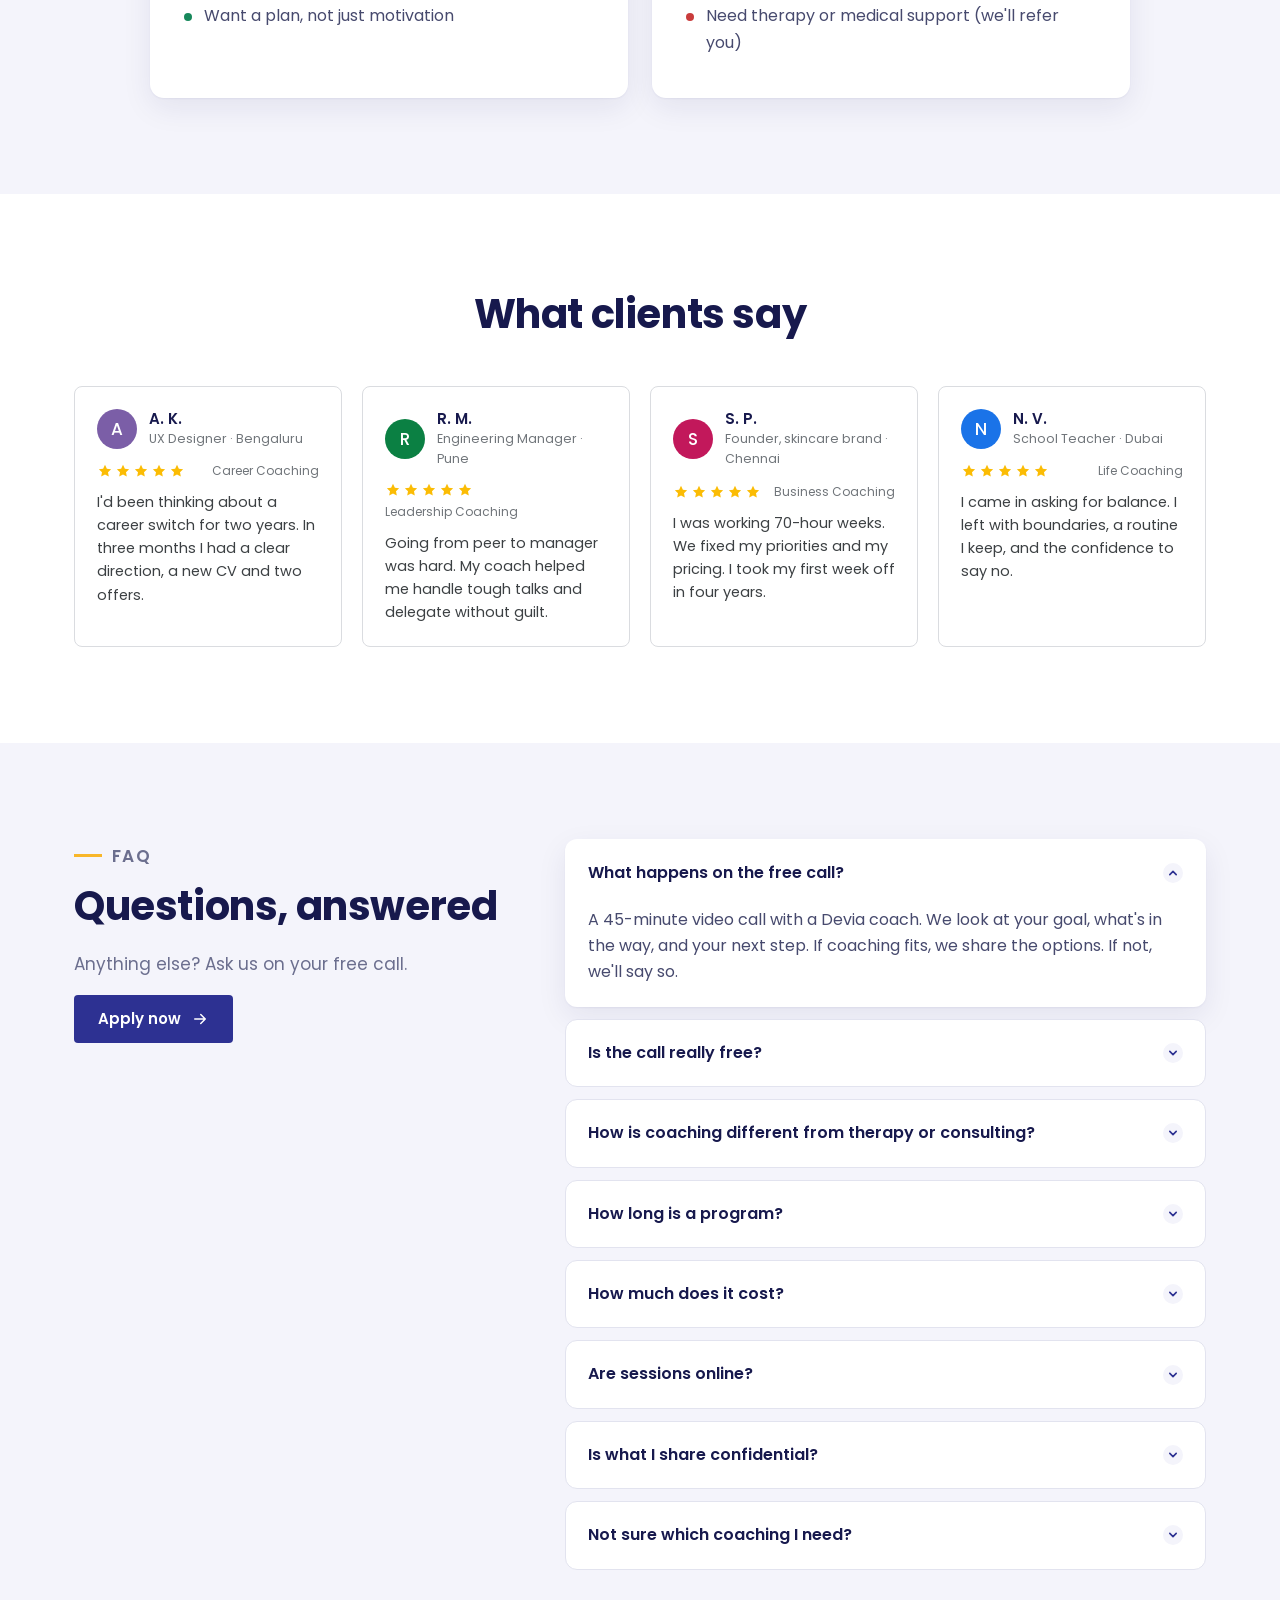
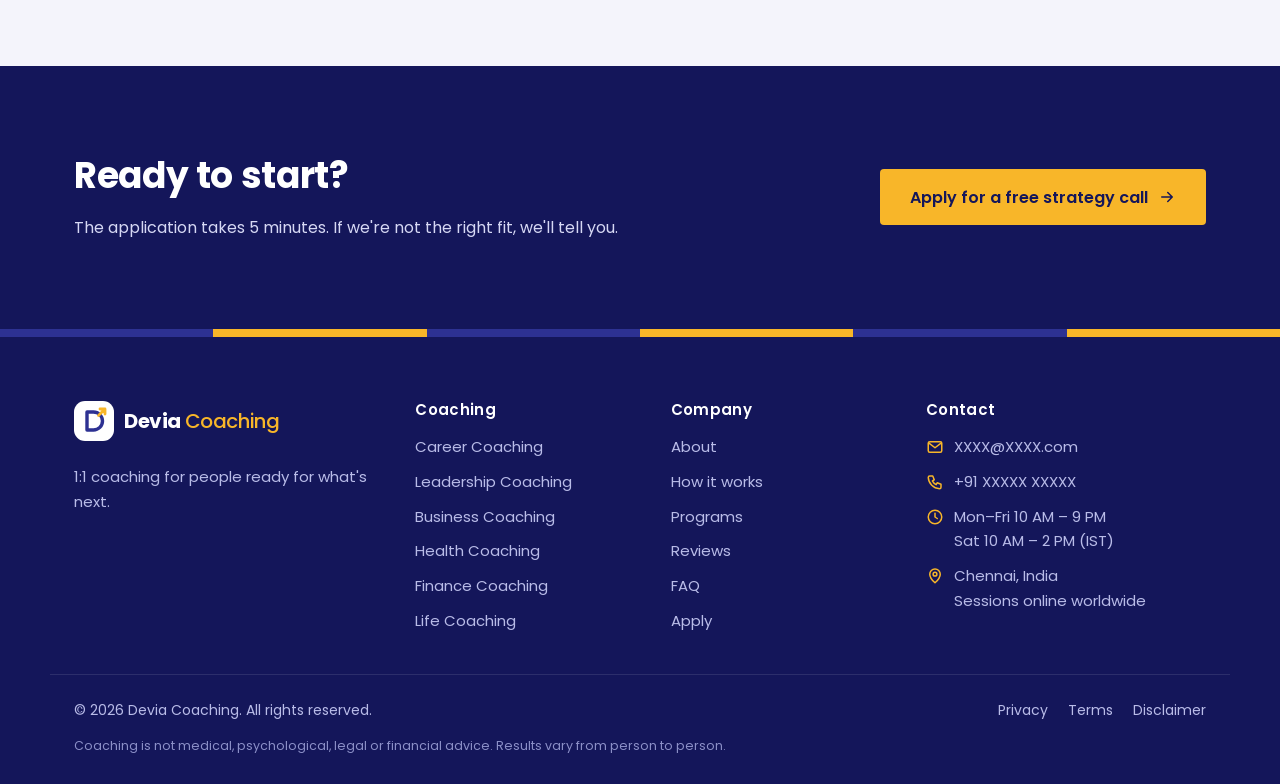
==== commit 1cd13570: "Square buttons, new Sound familiar section, review cards, phone-friendly video" ====
--- a/index.html
+++ b/index.html
@@ -44,6 +44,7 @@
   <symbol id="i-chart" viewBox="0 0 24 24"><path d="M4 20h16"/><path d="M7 16v-4M12 16V8M17 16V5"/></symbol>
   <symbol id="i-tools" viewBox="0 0 24 24"><path d="M14.5 6.5a4 4 0 0 0-5 5L4 17l3 3 5.5-5.5a4 4 0 0 0 5-5l-2.5 2.5-2.5-.5-.5-2.5z"/></symbol>
   <symbol id="i-notes" viewBox="0 0 24 24"><rect x="5" y="3.5" width="14" height="17" rx="2"/><path d="M8.5 8h7M8.5 12h7M8.5 16h4"/></symbol>
+  <symbol id="i-star" viewBox="0 0 24 24"><path d="m12 2.8 2.8 5.9 6.4.8-4.7 4.4 1.2 6.4L12 17.2l-5.7 3.1 1.2-6.4-4.7-4.4 6.4-.8z"/></symbol>
   <symbol id="i-target" viewBox="0 0 24 24"><circle cx="12" cy="12" r="9"/><circle cx="12" cy="12" r="5"/><circle cx="12" cy="12" r="1.2"/></symbol>
 </svg>
 <a class="skip-link" href="#main">Skip to content</a>
@@ -67,7 +68,7 @@
         <li><a href="#about">About</a></li>
         <li><a href="#how-it-works">How it works</a></li>
         <li><a href="#programs">Programs</a></li>
-        <li><a href="#stories">Client stories</a></li>
+        <li><a href="#stories">Reviews</a></li>
         <li><a href="#faq">FAQ</a></li>
       </ul>
       <a class="btn btn-gold nav-cta" href="apply.html">Apply now</a>
@@ -81,7 +82,7 @@
     <a href="#about">About</a>
     <a href="#how-it-works">How it works</a>
     <a href="#programs">Programs</a>
-    <a href="#stories">Client stories</a>
+    <a href="#stories">Reviews</a>
     <a href="#faq">FAQ</a>
     <a class="btn btn-gold btn-block" href="apply.html">Apply for a free strategy call</a>
   </div>
@@ -126,20 +127,23 @@
 
   <!-- PROBLEM -->
   <section class="section" id="sound-familiar">
-    <div class="wrap">
-      <div class="section-head center">
+    <div class="wrap familiar">
+      <div class="familiar-head">
         <p class="eyebrow">Sound familiar?</p>
-        <h2>Capable. Busy. Still stuck?</h2>
-      </div>
-      <ul class="pain-grid">
-        <li class="pain"><span class="pain-x"><svg class="ic" aria-hidden="true"><use href="#i-x"/></svg></span>Your career feels like it's on autopilot.</li>
-        <li class="pain"><span class="pain-x"><svg class="ic" aria-hidden="true"><use href="#i-x"/></svg></span>You know what you want, but progress keeps stalling.</li>
-        <li class="pain"><span class="pain-x"><svg class="ic" aria-hidden="true"><use href="#i-x"/></svg></span>Your business is growing. So are your hours.</li>
-        <li class="pain"><span class="pain-x"><svg class="ic" aria-hidden="true"><use href="#i-x"/></svg></span>You lead a team, but nobody taught you how.</li>
-        <li class="pain"><span class="pain-x"><svg class="ic" aria-hidden="true"><use href="#i-x"/></svg></span>Health and money keep waiting for "next quarter".</li>
-        <li class="pain"><span class="pain-x"><svg class="ic" aria-hidden="true"><use href="#i-x"/></svg></span>You've read the books. Nothing stuck.</li>
+        <h2>Do you hear yourself in any of these?</h2>
+      </div>
+      <ul class="familiar-list">
+        <li>"My career is fine. It just feels like it's on autopilot."</li>
+        <li>"I know what I want. I just don't make progress on it."</li>
+        <li>"The business is growing, and so are my working hours."</li>
+        <li>"I got promoted to lead a team. Nobody taught me how."</li>
+        <li>"My health and money keep waiting for next quarter."</li>
+        <li>"I've read the books. None of it stuck."</li>
       </ul>
-      <p class="pain-answer">You don't need more information. You need <strong>a plan and someone to keep you on it.</strong> That's coaching.</p>
+      <div class="familiar-answer">
+        <p>You don't need more information. You need a plan, and someone to keep you on it. That's coaching.</p>
+        <a href="apply.html">Talk to a coach <svg class="ic" aria-hidden="true"><use href="#i-arrow"/></svg></a>
+      </div>
     </div>
   </section>
 
@@ -234,8 +238,8 @@
     <div class="wrap about-grid">
       <div class="about-video">
         <div class="video-frame">
-          <!-- To swap the video, change data-embed (TED, YouTube or Vimeo embed URL) and the credit below. -->
-          <button class="video-facade" type="button" data-video data-embed="https://embed.ted.com/talks/atul_gawande_want_to_get_great_at_something_get_a_coach" aria-label="Play video: Devia Coaching | About">
+          <!-- To swap the video, change data-embed (YouTube or Vimeo embed URL) and the credit below. -->
+          <button class="video-facade" type="button" data-video data-embed="https://www.youtube-nocookie.com/embed/Ce72-pzmzcA?autoplay=1&amp;rel=0&amp;playsinline=1" aria-label="Play video: Devia Coaching | About">
             <img class="vf-img" src="https://images.pexels.com/photos/7176305/pexels-photo-7176305.jpeg?auto=compress&amp;cs=tinysrgb&amp;w=1200" srcset="https://images.pexels.com/photos/7176305/pexels-photo-7176305.jpeg?auto=compress&amp;cs=tinysrgb&amp;w=720 720w, https://images.pexels.com/photos/7176305/pexels-photo-7176305.jpeg?auto=compress&amp;cs=tinysrgb&amp;w=1200 1200w" sizes="(max-width: 920px) 100vw, 55vw" alt="" loading="lazy" decoding="async">
             <span class="vf-pattern" aria-hidden="true"></span>
             <span class="vf-top" aria-hidden="true">
@@ -246,7 +250,7 @@
             <span class="vf-title" aria-hidden="true"><small>Watch · 16 min</small>Devia Coaching | About<em>Why everyone needs a coach</em></span>
           </button>
         </div>
-        <p class="video-note">Featured talk: <em>Want to get great at something? Get a coach</em> by surgeon and writer Atul Gawande, TED 2017. It's the idea our coaching is built on.</p>
+        <p class="video-note">Featured talk: <em>Want to get great at something? Get a coach</em> by Atul Gawande, TED 2017. <a href="https://www.ted.com/talks/atul_gawande_want_to_get_great_at_something_get_a_coach" target="_blank" rel="noopener">Watch on TED</a></p>
       </div>
 
       <div class="about-copy">
@@ -380,31 +384,41 @@
   <section class="section" id="stories">
     <div class="wrap">
       <div class="section-head center">
-        <p class="eyebrow">Client stories</p>
         <h2>What clients say</h2>
-        <p>Names shortened to protect privacy.</p>
-      </div>
-      <div class="stories-grid">
-        <figure class="story">
-          <span class="story-tag">Career Coaching</span>
-          <blockquote>"I'd been thinking about a career switch for two years. In three months I had a clear direction, a new CV and two offers."</blockquote>
-          <figcaption><span class="avatar">AK</span><span><strong>A. K.</strong><small>UX Designer, formerly in banking · Bengaluru</small></span></figcaption>
-        </figure>
-        <figure class="story">
-          <span class="story-tag">Leadership Coaching</span>
-          <blockquote>"Going from peer to manager was hard. My coach helped me handle tough talks and delegate without guilt."</blockquote>
-          <figcaption><span class="avatar av-gold">RM</span><span><strong>R. M.</strong><small>Engineering Manager · Pune</small></span></figcaption>
-        </figure>
-        <figure class="story">
-          <span class="story-tag">Business Coaching</span>
-          <blockquote>"I was working 70-hour weeks. We fixed my priorities and my pricing. I took my first week off in four years."</blockquote>
-          <figcaption><span class="avatar">SP</span><span><strong>S. P.</strong><small>Founder, D2C skincare brand · Chennai</small></span></figcaption>
-        </figure>
-        <figure class="story">
-          <span class="story-tag">Life Coaching</span>
-          <blockquote>"I came in asking for balance. I left with boundaries, a routine I keep, and the confidence to say no."</blockquote>
-          <figcaption><span class="avatar av-gold">NV</span><span><strong>N. V.</strong><small>School Teacher · Dubai</small></span></figcaption>
-        </figure>
+      </div>
+      <div class="rv-grid">
+        <article class="rv">
+          <header class="rv-top">
+            <span class="r-avatar r1" aria-hidden="true">A</span>
+            <div><strong>A. K.</strong><small>UX Designer · Bengaluru</small></div>
+          </header>
+          <div class="rv-meta"><span class="stars" role="img" aria-label="5 out of 5 stars"><svg aria-hidden="true"><use href="#i-star"/></svg><svg aria-hidden="true"><use href="#i-star"/></svg><svg aria-hidden="true"><use href="#i-star"/></svg><svg aria-hidden="true"><use href="#i-star"/></svg><svg aria-hidden="true"><use href="#i-star"/></svg></span><span class="rv-tag">Career Coaching</span></div>
+          <p>I'd been thinking about a career switch for two years. In three months I had a clear direction, a new CV and two offers.</p>
+        </article>
+        <article class="rv">
+          <header class="rv-top">
+            <span class="r-avatar r2" aria-hidden="true">R</span>
+            <div><strong>R. M.</strong><small>Engineering Manager · Pune</small></div>
+          </header>
+          <div class="rv-meta"><span class="stars" role="img" aria-label="5 out of 5 stars"><svg aria-hidden="true"><use href="#i-star"/></svg><svg aria-hidden="true"><use href="#i-star"/></svg><svg aria-hidden="true"><use href="#i-star"/></svg><svg aria-hidden="true"><use href="#i-star"/></svg><svg aria-hidden="true"><use href="#i-star"/></svg></span><span class="rv-tag">Leadership Coaching</span></div>
+          <p>Going from peer to manager was hard. My coach helped me handle tough talks and delegate without guilt.</p>
+        </article>
+        <article class="rv">
+          <header class="rv-top">
+            <span class="r-avatar r3" aria-hidden="true">S</span>
+            <div><strong>S. P.</strong><small>Founder, skincare brand · Chennai</small></div>
+          </header>
+          <div class="rv-meta"><span class="stars" role="img" aria-label="5 out of 5 stars"><svg aria-hidden="true"><use href="#i-star"/></svg><svg aria-hidden="true"><use href="#i-star"/></svg><svg aria-hidden="true"><use href="#i-star"/></svg><svg aria-hidden="true"><use href="#i-star"/></svg><svg aria-hidden="true"><use href="#i-star"/></svg></span><span class="rv-tag">Business Coaching</span></div>
+          <p>I was working 70-hour weeks. We fixed my priorities and my pricing. I took my first week off in four years.</p>
+        </article>
+        <article class="rv">
+          <header class="rv-top">
+            <span class="r-avatar r4" aria-hidden="true">N</span>
+            <div><strong>N. V.</strong><small>School Teacher · Dubai</small></div>
+          </header>
+          <div class="rv-meta"><span class="stars" role="img" aria-label="5 out of 5 stars"><svg aria-hidden="true"><use href="#i-star"/></svg><svg aria-hidden="true"><use href="#i-star"/></svg><svg aria-hidden="true"><use href="#i-star"/></svg><svg aria-hidden="true"><use href="#i-star"/></svg><svg aria-hidden="true"><use href="#i-star"/></svg></span><span class="rv-tag">Life Coaching</span></div>
+          <p>I came in asking for balance. I left with boundaries, a routine I keep, and the confidence to say no.</p>
+        </article>
       </div>
     </div>
   </section>
@@ -495,7 +509,7 @@
         <li><a href="#about">About</a></li>
         <li><a href="#how-it-works">How it works</a></li>
         <li><a href="#programs">Programs</a></li>
-        <li><a href="#stories">Client stories</a></li>
+        <li><a href="#stories">Reviews</a></li>
         <li><a href="#faq">FAQ</a></li>
         <li><a href="apply.html">Apply</a></li>
       </ul>
--- a/assets/site.css
+++ b/assets/site.css
@@ -60,22 +60,22 @@
 .ic-lg { width: 48px; height: 48px; fill: none; stroke: currentColor; stroke-width: 2.2; stroke-linecap: round; stroke-linejoin: round; }
 
 /* buttons */
-.btn { display: inline-flex; align-items: center; justify-content: center; gap: 10px; min-height: 48px; padding: 12px 22px; border: 2px solid transparent; border-radius: 999px; font-weight: 600; font-size: 15px; line-height: 1.2; text-align: center; transition: background-color .2s, color .2s, border-color .2s, transform .2s, box-shadow .2s; }
+.btn { display: inline-flex; align-items: center; justify-content: center; gap: 10px; min-height: 48px; padding: 12px 22px; border: 2px solid transparent; border-radius: 4px; font-weight: 600; font-size: 15px; line-height: 1.2; text-align: center; transition: background-color .2s, color .2s, border-color .2s, transform .2s, box-shadow .2s; }
 .btn .ic { width: 18px; height: 18px; transition: transform .2s; }
 .btn:hover .ic { transform: translateX(3px); }
 .btn-lg { min-height: 56px; padding: 14px 28px; font-size: 16px; }
 .btn-block { display: flex; width: 100%; }
-.btn-gold { background: var(--gold); color: var(--navy-900); box-shadow: 0 6px 18px rgba(248, 182, 41, .35); }
-.btn-gold:hover { background: var(--gold-600); color: var(--navy-900); transform: translateY(-1px); }
+.btn-gold { background: var(--gold); color: var(--navy-900); }
+.btn-gold:hover { background: var(--gold-600); color: var(--navy-900); }
 .btn-navy { background: var(--navy); color: #fff; }
-.btn-navy:hover { background: var(--navy-800); color: #fff; transform: translateY(-1px); }
+.btn-navy:hover { background: var(--navy-800); color: #fff; }
 .btn-ghost { background: transparent; color: var(--ink); border-color: var(--line); }
 .btn-ghost:hover { border-color: var(--navy); color: var(--navy); }
 .btn-ghost:hover .ic { transform: none; }
 .btn-link { background: none; border: 0; padding: 8px 4px; min-height: 0; color: var(--muted); font-weight: 500; }
 .btn-link:hover { color: var(--navy); }
 .btn[disabled], .btn[aria-disabled="true"] { opacity: .55; pointer-events: none; box-shadow: none; }
-.play-dot { display: grid; place-items: center; width: 30px; height: 30px; border-radius: 50%; background: var(--navy); color: #fff; }
+.play-dot { display: grid; place-items: center; width: 30px; height: 30px; border-radius: 3px; background: var(--navy); color: #fff; }
 .play-dot svg { width: 14px; height: 14px; margin-left: 2px; }
 
 /* top bar */
@@ -124,8 +124,9 @@
 .section-head h2 { font-size: clamp(28px, 3.4vw, 40px); }
 .section-head p { font-size: 17px; color: var(--muted); }
 .section-navy .section-head p { color: #c5c8ef; }
-.eyebrow { display: inline-block; margin-bottom: 14px; padding: 6px 14px; border-radius: 999px; background: var(--gold-100); color: #8a5a00; font-size: 13px; font-weight: 600; letter-spacing: .04em; text-transform: uppercase; }
-.eyebrow.on-dark { background: rgba(248, 182, 41, .16); color: var(--gold); }
+.eyebrow { display: inline-flex; align-items: center; gap: 10px; margin-bottom: 12px; color: #9a6400; font-size: 13px; font-weight: 600; letter-spacing: .08em; text-transform: uppercase; }
+.eyebrow::before { content: ""; width: 28px; height: 3px; background: var(--gold); }
+.eyebrow.on-dark { color: var(--gold); }
 
 /* hero */
 .hero { position: relative; overflow: hidden; padding: 112px 0 128px; background: var(--navy-900); color: #dfe1fb; isolation: isolate; }
@@ -143,7 +144,7 @@
 .hero-assure { display: flex; flex-wrap: wrap; gap: 10px 24px; font-size: 14px; color: #c9cbf0; }
 .hero-assure li { display: inline-flex; align-items: center; gap: 8px; }
 .hero-assure .ic { width: 18px; height: 18px; color: var(--gold); }
-.btn-outline-light { background: rgba(255, 255, 255, .06); color: #fff; border-color: rgba(255, 255, 255, .35); backdrop-filter: blur(6px); }
+.btn-outline-light { background: transparent; color: #fff; border-color: rgba(255, 255, 255, .45); }
 .btn-outline-light:hover { color: #fff; border-color: #fff; background: rgba(255, 255, 255, .12); }
 .btn-outline-light:hover .ic { transform: none; }
 .btn-outline-light .play-dot { background: var(--gold); color: var(--navy-900); }
@@ -159,13 +160,17 @@
 .fact strong { display: block; color: var(--gold); font-size: 30px; font-weight: 700; line-height: 1.2; }
 .fact span { font-size: 14px; color: #c9cbf0; }
 
-/* pain */
-.pain-grid { display: grid; grid-template-columns: repeat(3, 1fr); gap: 18px; }
-.pain { display: flex; gap: 14px; align-items: flex-start; padding: 22px; background: #fff; border: 1px solid var(--line); border-radius: var(--radius); color: var(--ink); font-weight: 500; }
-.pain-x { display: grid; place-items: center; flex: none; width: 30px; height: 30px; border-radius: 50%; background: var(--red-100); color: var(--red); }
-.pain-x .ic { width: 16px; height: 16px; stroke-width: 2.6; }
-.pain-answer { max-width: 760px; margin: 44px auto 0; text-align: center; font-size: 20px; color: var(--ink); }
-.pain-answer strong { color: var(--navy); }
+/* sound familiar */
+.familiar { display: grid; grid-template-columns: .85fr 1.15fr; gap: 32px 72px; align-items: start; }
+.familiar-head h2 { font-size: clamp(28px, 3.4vw, 40px); margin: 0; }
+.familiar-list { border-top: 1px solid var(--line); }
+.familiar-list li { padding: 18px 0 18px 22px; border-bottom: 1px solid var(--line); border-left: 3px solid transparent; font-size: 18px; font-weight: 500; color: var(--ink); transition: border-color .2s, background-color .2s; }
+.familiar-list li:hover { border-left-color: var(--gold); background: var(--navy-50); }
+.familiar-answer { grid-column: 1 / -1; display: flex; align-items: center; justify-content: space-between; gap: 24px; margin-top: 16px; padding: 28px 32px; background: var(--navy); border-left: 6px solid var(--gold); }
+.familiar-answer p { margin: 0; max-width: 720px; color: #fff; font-size: 20px; font-weight: 500; line-height: 1.5; }
+.familiar-answer a { display: inline-flex; align-items: center; gap: 8px; flex: none; color: var(--gold); font-weight: 600; }
+.familiar-answer a:hover { color: #fff; }
+.familiar-answer .ic { width: 18px; height: 18px; }
 
 /* coaching types (mirrors the brand infographic) */
 .types-head { display: grid; grid-template-columns: auto 1fr; gap: 24px 64px; align-items: center; margin-bottom: 64px; }
@@ -200,7 +205,7 @@
 .program h3 { font-size: 22px; margin-bottom: 4px; }
 .p-sub { color: var(--muted); margin-bottom: 18px; }
 .p-meta { display: flex; flex-wrap: wrap; gap: 8px; margin-bottom: 22px; }
-.p-meta span { padding: 6px 12px; border-radius: 999px; background: var(--navy-50); color: var(--navy); font-size: 13.5px; }
+.p-meta span { padding: 6px 12px; border-radius: 4px; background: var(--navy-50); color: var(--navy); font-size: 13.5px; }
 .p-meta strong { color: var(--navy); font-weight: 700; }
 .p-list { display: grid; gap: 12px; align-content: start; margin-bottom: 28px; flex: 1; font-size: 15px; }
 .p-list li { display: flex; gap: 10px; align-items: flex-start; }
@@ -211,7 +216,7 @@
 .program.featured .p-meta span { background: rgba(255, 255, 255, .1); color: #fff; }
 .program.featured .p-meta strong { color: var(--gold); }
 .program.featured .p-list .ic { color: var(--gold); }
-.p-badge { position: absolute; top: -13px; left: 28px; padding: 4px 14px; border-radius: 999px; background: var(--gold); color: var(--navy-900); font-size: 12px; font-weight: 700; letter-spacing: .04em; text-transform: uppercase; }
+.p-badge { position: absolute; top: -13px; left: 28px; padding: 4px 14px; border-radius: 4px; background: var(--gold); color: var(--navy-900); font-size: 12px; font-weight: 700; letter-spacing: .04em; text-transform: uppercase; }
 
 /* about */
 .about-grid { display: grid; grid-template-columns: 1.1fr .9fr; gap: 64px; align-items: center; }
@@ -219,7 +224,7 @@
 .ticks { display: grid; gap: 14px; margin-top: 24px; }
 .ticks li { display: flex; gap: 12px; align-items: flex-start; }
 .ticks .ic { width: 24px; height: 24px; margin-top: 1px; padding: 4px; border-radius: 50%; background: var(--green-100); color: var(--green); stroke-width: 3; }
-.video-frame { position: relative; aspect-ratio: 16 / 9; border-radius: 18px; overflow: hidden; background: var(--navy-900); box-shadow: var(--shadow-lg); }
+.video-frame { position: relative; height: 0; padding-top: 56.25%; border-radius: 18px; overflow: hidden; background: var(--navy-900); box-shadow: var(--shadow-lg); }
 .video-frame iframe { position: absolute; inset: 0; width: 100%; height: 100%; border: 0; }
 .video-facade { position: absolute; inset: 0; width: 100%; height: 100%; padding: 0; border: 0; color: #fff; text-align: left; background: radial-gradient(120% 120% at 0% 100%, var(--navy-600) 0%, var(--navy) 45%, var(--navy-900) 100%); }
 .vf-img { position: absolute; inset: 0; width: 100%; height: 100%; object-fit: cover; }
@@ -229,9 +234,9 @@
   radial-gradient(circle at 82% 30%, transparent 0 130px, rgba(248, 182, 41, .12) 130px 136px, transparent 136px),
   radial-gradient(circle at 10% 110%, transparent 0 120px, rgba(255, 255, 255, .05) 120px 150px, transparent 150px); }
 .vf-top { position: absolute; left: 24px; top: 22px; display: flex; align-items: center; gap: 10px; font-weight: 600; font-size: 15px; }
-.vf-play { position: absolute; left: 50%; top: 50%; display: grid; place-items: center; width: 84px; height: 84px; margin: -42px 0 0 -42px; border-radius: 50%; background: var(--gold); color: var(--navy-900); box-shadow: 0 0 0 12px rgba(248, 182, 41, .22); transition: transform .25s, box-shadow .25s; }
+.vf-play { position: absolute; left: 50%; top: 50%; display: grid; place-items: center; width: 88px; height: 62px; margin: -31px 0 0 -44px; border-radius: 6px; background: var(--gold); color: var(--navy-900);  transition: transform .25s, box-shadow .25s; }
 .vf-play svg { width: 40px; height: 40px; margin-left: 4px; }
-.video-facade:hover .vf-play { transform: scale(1.06); box-shadow: 0 0 0 18px rgba(248, 182, 41, .18); }
+.video-facade:hover .vf-play { background: var(--gold-600); }
 .vf-title { position: absolute; left: 24px; right: 24px; bottom: 22px; font-size: clamp(18px, 2.2vw, 24px); font-weight: 700; line-height: 1.2; }
 .vf-title small { display: block; margin-bottom: 4px; font-size: 12px; font-weight: 600; letter-spacing: .08em; text-transform: uppercase; color: var(--gold); }
 .vf-title em { display: block; margin-top: 4px; font-style: normal; font-weight: 500; font-size: 15px; color: #c9cbf0; }
@@ -263,15 +268,19 @@
 .yes li::before { background: var(--green); }
 .no li::before { background: var(--red); }
 
-/* stories */
-.stories-grid { display: grid; grid-template-columns: repeat(2, 1fr); gap: 24px; }
-.story { position: relative; display: flex; flex-direction: column; margin: 0; padding: 32px; border-radius: var(--radius); background: var(--navy-50); }
-.story::before { content: "\201C"; position: absolute; right: 26px; top: 6px; font-size: 96px; font-weight: 800; line-height: 1; color: rgba(45, 49, 146, .1); }
-.story-tag { align-self: flex-start; margin-bottom: 14px; padding: 4px 12px; border-radius: 999px; background: #fff; color: var(--navy); font-size: 12px; font-weight: 600; }
-.story blockquote { flex: 1; margin: 0 0 24px; font-size: 17px; color: var(--ink); line-height: 1.6; }
-.story figcaption { display: flex; align-items: center; gap: 14px; }
-.story figcaption strong { display: block; line-height: 1.3; }
-.story figcaption small { color: var(--muted); font-size: 13px; }
+/* reviews */
+.rv-grid { display: grid; grid-template-columns: repeat(4, 1fr); gap: 20px; }
+.rv { padding: 22px; background: #fff; border: 1px solid #dadce0; border-radius: 8px; }
+.rv-top { display: flex; align-items: center; gap: 12px; margin-bottom: 12px; }
+.rv-top strong { display: block; font-size: 15px; line-height: 1.3; }
+.rv-top small { display: block; font-size: 12.5px; color: #70757a; }
+.r-avatar { display: grid; place-items: center; flex: none; width: 40px; height: 40px; border-radius: 50%; color: #fff; font-size: 17px; font-weight: 500; }
+.r1 { background: #7b5ea7; } .r2 { background: #0b8043; } .r3 { background: #c2185b; } .r4 { background: #1a73e8; }
+.rv-meta { display: flex; flex-wrap: wrap; align-items: center; justify-content: space-between; gap: 4px 8px; margin-bottom: 10px; }
+.stars { display: inline-flex; gap: 2px; }
+.stars svg { width: 16px; height: 16px; fill: #fbbc04; }
+.rv-tag { font-size: 12px; color: #70757a; white-space: nowrap; }
+.rv p { margin: 0; font-size: 14.5px; line-height: 1.6; color: #3c4043; }
 
 /* faq */
 .faq-wrap { display: grid; grid-template-columns: .8fr 1.2fr; gap: 64px; align-items: start; }
@@ -344,7 +353,7 @@
 .field > label, .field > .label, .field legend { display: block; margin-bottom: 8px; font-weight: 600; font-size: 14.5px; color: var(--ink); }
 .opt { font-weight: 400; color: var(--muted); }
 .req { color: var(--red); }
-.input, .select, .textarea { display: block; width: 100%; min-height: 50px; padding: 12px 16px; border: 1.5px solid var(--line); border-radius: var(--radius-sm); background: #fff; font-size: 16px; color: var(--ink); transition: border-color .2s, box-shadow .2s; }
+.input, .select, .textarea { display: block; width: 100%; min-height: 50px; padding: 12px 16px; border: 1.5px solid var(--line); border-radius: 4px; background: #fff; font-size: 16px; color: var(--ink); transition: border-color .2s, box-shadow .2s; }
 .textarea { min-height: 112px; resize: vertical; line-height: 1.55; }
 .select { appearance: none; -webkit-appearance: none; padding-right: 40px; background: #fff url("data:image/svg+xml,%3Csvg xmlns='http://www.w3.org/2000/svg' viewBox='0 0 20 20'%3E%3Cpath d='M6 8l4 4 4-4' fill='none' stroke='%236b6e8e' stroke-width='2' stroke-linecap='round' stroke-linejoin='round'/%3E%3C/svg%3E") right 14px center/18px no-repeat; }
 .input::placeholder, .textarea::placeholder { color: #a3a5bf; }
@@ -362,22 +371,22 @@
 .choice-grid { display: grid; grid-template-columns: repeat(3, 1fr); gap: 12px; }
 .choice { position: relative; display: block; cursor: pointer; }
 .choice input, .chips input, .scale input { position: absolute; opacity: 0; width: 1px; height: 1px; }
-.choice > span { display: flex; flex-direction: column; align-items: center; gap: 8px; height: 100%; padding: 18px 10px 16px; border: 1.5px solid var(--line); border-radius: 12px; text-align: center; font-size: 14px; font-weight: 600; color: var(--ink); transition: border-color .2s, background-color .2s, box-shadow .2s; }
+.choice > span { display: flex; flex-direction: column; align-items: center; gap: 8px; height: 100%; padding: 18px 10px 16px; border: 1.5px solid var(--line); border-radius: 4px; text-align: center; font-size: 14px; font-weight: 600; color: var(--ink); transition: border-color .2s, background-color .2s, box-shadow .2s; }
 .choice .ic-lg { width: 38px; height: 38px; color: var(--navy); }
 .choice:hover > span { border-color: #c9cbe0; }
 .choice input:checked + span { border-color: var(--navy); background: var(--navy-50); box-shadow: 0 0 0 3px var(--navy-100); }
 .choice input:focus-visible + span { outline: 3px solid var(--gold); outline-offset: 2px; }
 .chips { display: flex; flex-wrap: wrap; gap: 10px; }
 .chips label { position: relative; cursor: pointer; }
-.chips label span { display: inline-block; padding: 10px 16px; border: 1.5px solid var(--line); border-radius: 999px; font-size: 14px; font-weight: 500; color: var(--ink); transition: all .2s; }
+.chips label span { display: inline-block; padding: 10px 16px; border: 1.5px solid var(--line); border-radius: 4px; font-size: 14px; font-weight: 500; color: var(--ink); transition: all .2s; }
 .chips label:hover span { border-color: #c9cbe0; }
 .chips input:checked + span { background: var(--navy); border-color: var(--navy); color: #fff; }
 .chips input:focus-visible + span { outline: 3px solid var(--gold); outline-offset: 2px; }
 .chips.stack { display: grid; }
-.chips.stack label span { display: block; border-radius: 12px; padding: 14px 16px; }
+.chips.stack label span { display: block; border-radius: 4px; padding: 14px 16px; }
 .scale { display: grid; grid-template-columns: repeat(10, 1fr); gap: 6px; }
 .scale label { position: relative; cursor: pointer; }
-.scale span { display: grid; place-items: center; height: 44px; border: 1.5px solid var(--line); border-radius: 10px; font-weight: 600; color: var(--ink); transition: all .2s; }
+.scale span { display: grid; place-items: center; height: 44px; border: 1.5px solid var(--line); border-radius: 4px; font-weight: 600; color: var(--ink); transition: all .2s; }
 .scale label:hover span { border-color: #c9cbe0; }
 .scale input:checked + span { background: var(--gold); border-color: var(--gold); color: var(--navy-900); }
 .scale input:focus-visible + span { outline: 3px solid var(--navy); outline-offset: 2px; }
@@ -449,12 +458,12 @@
 .cal-head { display: flex; align-items: center; justify-content: space-between; margin-bottom: 12px; }
 .cal-head strong { font-size: 16px; }
 .cal-nav { display: flex; gap: 6px; }
-.cal-nav button { display: grid; place-items: center; width: 36px; height: 36px; border-radius: 50%; border: 0; background: var(--navy-50); color: var(--navy); }
+.cal-nav button { display: grid; place-items: center; width: 36px; height: 36px; border-radius: 4px; border: 0; background: var(--navy-50); color: var(--navy); }
 .cal-nav button:disabled { opacity: .35; cursor: default; }
 .cal-nav .ic { width: 18px; height: 18px; }
 .cal-grid { display: grid; grid-template-columns: repeat(7, 1fr); gap: 4px; text-align: center; }
 .cal-grid .dow { padding: 6px 0; font-size: 12px; font-weight: 600; color: var(--muted); text-transform: uppercase; letter-spacing: .04em; }
-.cal-grid button, .cal-grid .pad { display: grid; place-items: center; aspect-ratio: 1; max-height: 48px; width: 100%; border: 0; border-radius: 50%; background: none; font-size: 14.5px; color: #b5b7cc; }
+.cal-grid button, .cal-grid .pad { display: grid; place-items: center; aspect-ratio: 1; max-height: 48px; width: 100%; border: 0; border-radius: 4px; background: none; font-size: 14.5px; color: #b5b7cc; }
 .cal-grid button.avail { background: var(--navy-50); color: var(--navy); font-weight: 600; }
 .cal-grid button.avail:hover { background: var(--navy-100); }
 .cal-grid button.today { position: relative; }
@@ -467,7 +476,7 @@
 .slots-head { margin-bottom: 12px; font-weight: 600; color: var(--ink); font-size: 15px; }
 .slots { display: grid; gap: 8px; max-height: 392px; overflow-y: auto; padding: 2px 4px 2px 2px; }
 .slot { display: flex; gap: 8px; }
-.slot button { flex: 1; min-height: 46px; border: 1.5px solid var(--navy-100); border-radius: 10px; background: #fff; color: var(--navy); font-weight: 600; font-size: 15px; transition: all .2s; }
+.slot button { flex: 1; min-height: 46px; border: 1.5px solid var(--navy-100); border-radius: 4px; background: #fff; color: var(--navy); font-weight: 600; font-size: 15px; transition: all .2s; }
 .slot button:hover { border-color: var(--navy); }
 .slot.sel button.time { flex: 0 0 48%; background: #5b5e85; border-color: #5b5e85; color: #fff; }
 .slot .next { flex: 1; border-color: var(--navy); background: var(--navy); color: #fff; }
@@ -491,7 +500,7 @@
 @keyframes pop { from { transform: scale(.4); opacity: 0; } to { transform: scale(1); opacity: 1; } }
 .confirm-hero h1 { font-size: clamp(26px, 3.4vw, 34px); }
 .confirm-hero > p { max-width: 520px; margin: 0 auto; color: var(--muted); }
-.ref { display: inline-block; margin-top: 14px; padding: 4px 12px; border-radius: 999px; background: var(--navy-50); font-size: 13px; color: var(--muted); }
+.ref { display: inline-block; margin-top: 14px; padding: 4px 12px; border-radius: 4px; background: var(--navy-50); font-size: 13px; color: var(--muted); }
 .ref b { color: var(--ink); letter-spacing: .04em; }
 .details { display: grid; grid-template-columns: 1fr 1fr; gap: 0; margin: 28px 0 0; border: 1px solid var(--line); border-radius: 14px; text-align: left; overflow: hidden; }
 .details div { position: relative; padding: 16px 18px 16px 50px; border-top: 1px solid var(--line); }
@@ -527,6 +536,7 @@
 @media (max-width: 1080px) {
   .nav-main ul { gap: 20px; }
   .programs { gap: 16px; }
+  .rv-grid { grid-template-columns: 1fr 1fr; }
   .program { padding: 28px 22px; }
   .coach-grid { gap: 36px 48px; }
   .funnel-grid { grid-template-columns: minmax(0, 1fr) 300px; }
@@ -551,7 +561,8 @@
   .facts-grid { grid-template-columns: repeat(2, 1fr); }
   .fact:nth-child(3) { border-left: 0; }
   .fact:nth-child(n+3) { border-top: 1px solid rgba(255, 255, 255, .1); }
-  .pain-grid { grid-template-columns: 1fr 1fr; }
+  .familiar { grid-template-columns: 1fr; gap: 24px; }
+  .rv-grid { grid-template-columns: 1fr 1fr; }
   .types-head { grid-template-columns: 1fr; gap: 16px; }
   .coach-grid { grid-template-columns: 1fr; max-width: 620px; margin: 0 auto; }
   .coach-card.right { margin: 0 0 0 64px; padding: 22px 28px 22px 92px; border-left: 0; border-right: 5px solid var(--gold); border-radius: 0 4px 4px 0; }
@@ -579,19 +590,22 @@
   .gallery { grid-template-columns: 1fr; grid-template-rows: 300px 220px 220px; }
   .g-item figcaption { left: 18px; bottom: 16px; }
   .eyebrow { font-size: 12px; letter-spacing: .03em; }
-  .vf-play { width: 60px; height: 60px; margin: -38px 0 0 -30px; box-shadow: 0 0 0 8px rgba(248, 182, 41, .22); }
+  .vf-play { width: 64px; height: 46px; margin: -30px 0 0 -32px; }
   .vf-play svg { width: 28px; height: 28px; }
   .vf-top { left: 16px; top: 14px; }
+  .vf-title em { display: none; }
   .vf-title { left: 16px; bottom: 14px; }
-  .pain-grid, .stories-grid, .fit-grid { grid-template-columns: 1fr; }
-  .pain-answer { font-size: 18px; }
+  .rv-grid, .fit-grid { grid-template-columns: 1fr; }
+  .familiar-list li { font-size: 16.5px; padding: 15px 0 15px 16px; }
+  .familiar-answer { flex-direction: column; align-items: flex-start; padding: 22px 20px; }
+  .familiar-answer p { font-size: 18px; }
   .coach-card, .coach-card.right { margin-left: 44px; padding: 20px 18px 20px 64px; min-height: 112px; }
   .coach-icon, .coach-card.right .coach-icon { left: -44px; width: 88px; height: 88px; margin-top: -44px; box-shadow: 0 0 0 8px var(--ring); }
   .coach-icon::before { inset: 6px; border-width: 2px; }
   .coach-icon .ic-lg { width: 42px; height: 42px; }
   .coach-title { font-size: 18px; }
   .coach-desc { font-size: 14px; }
-  .story, .fit-card { padding: 24px; }
+  .fit-card { padding: 24px; }
   .cta-in { flex-direction: column; align-items: stretch; text-align: center; }
   .footer-grid { grid-template-columns: 1fr; gap: 28px; }
   .mobile-cta { position: fixed; left: 0; right: 0; bottom: 0; z-index: 60; display: block; padding: 10px 16px calc(10px + env(safe-area-inset-bottom)); background: rgba(255, 255, 255, .96); border-top: 1px solid var(--line); transform: translateY(110%); transition: transform .3s; }
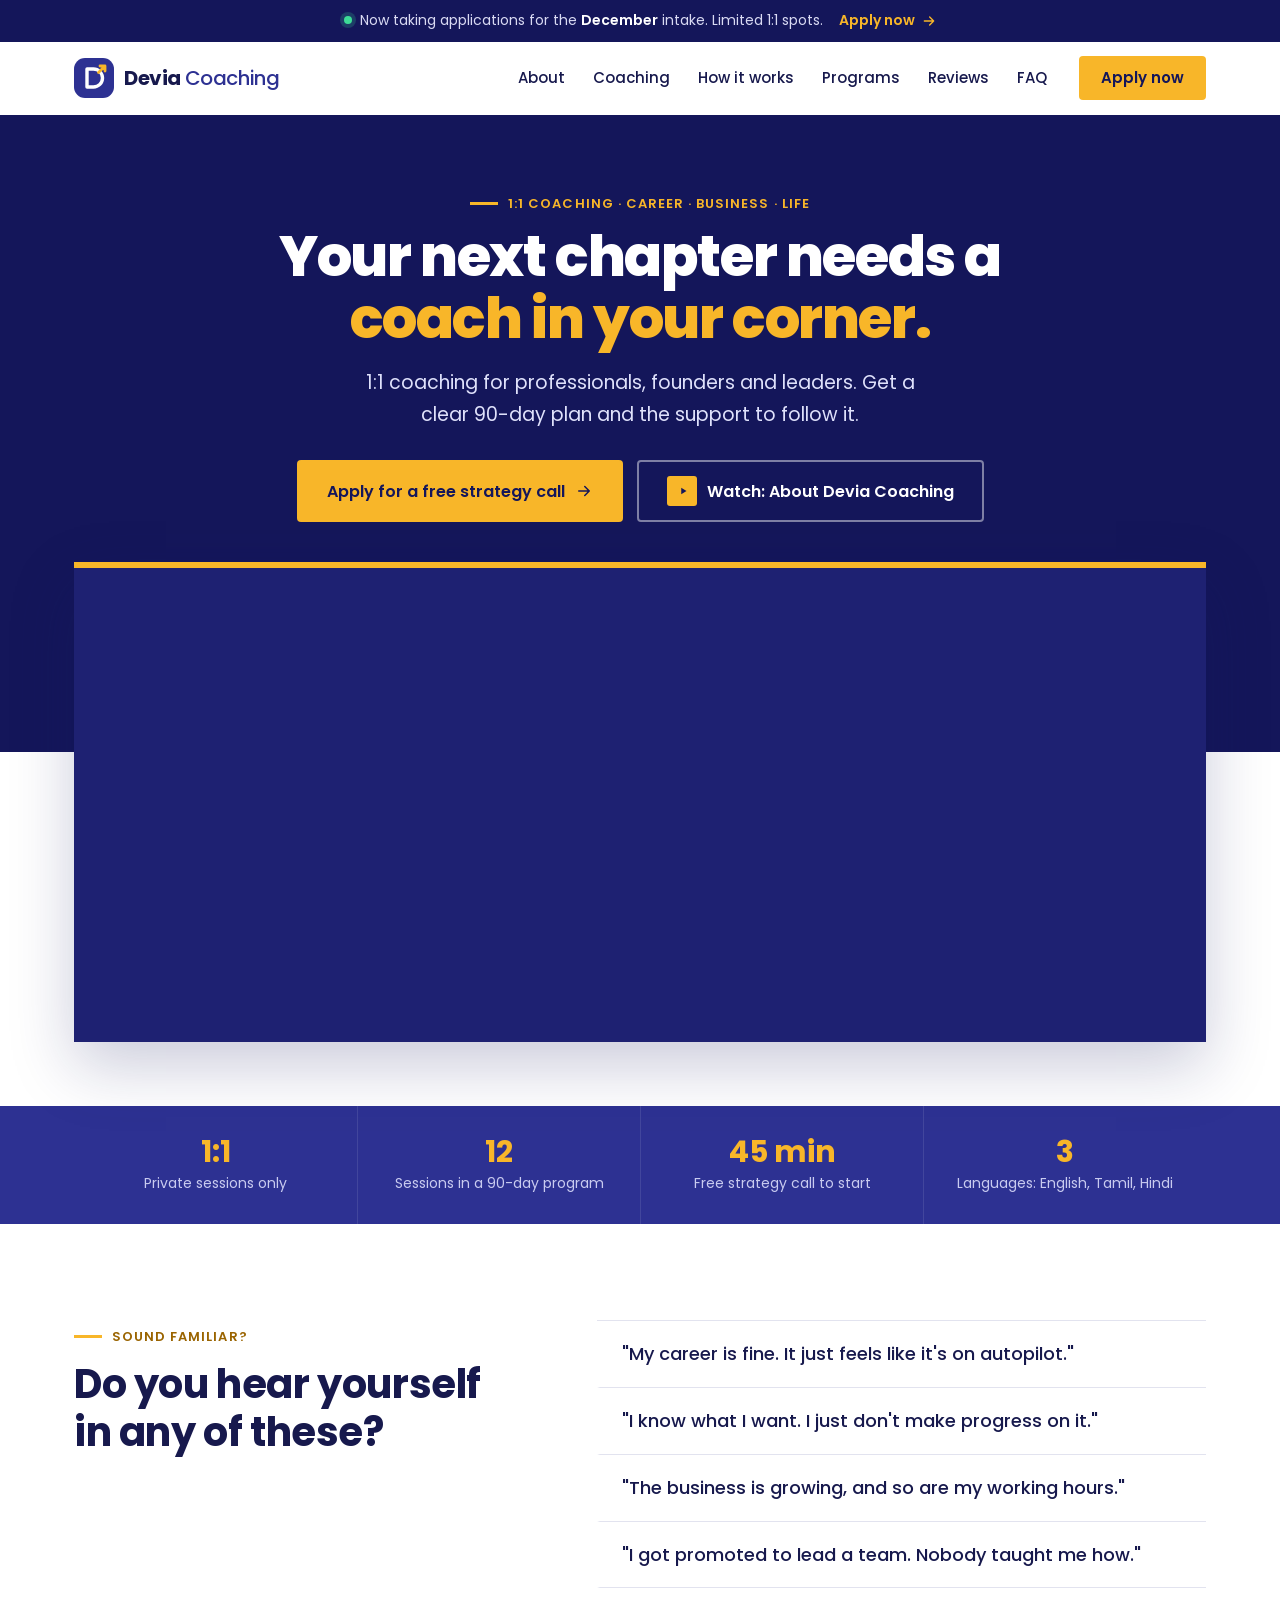
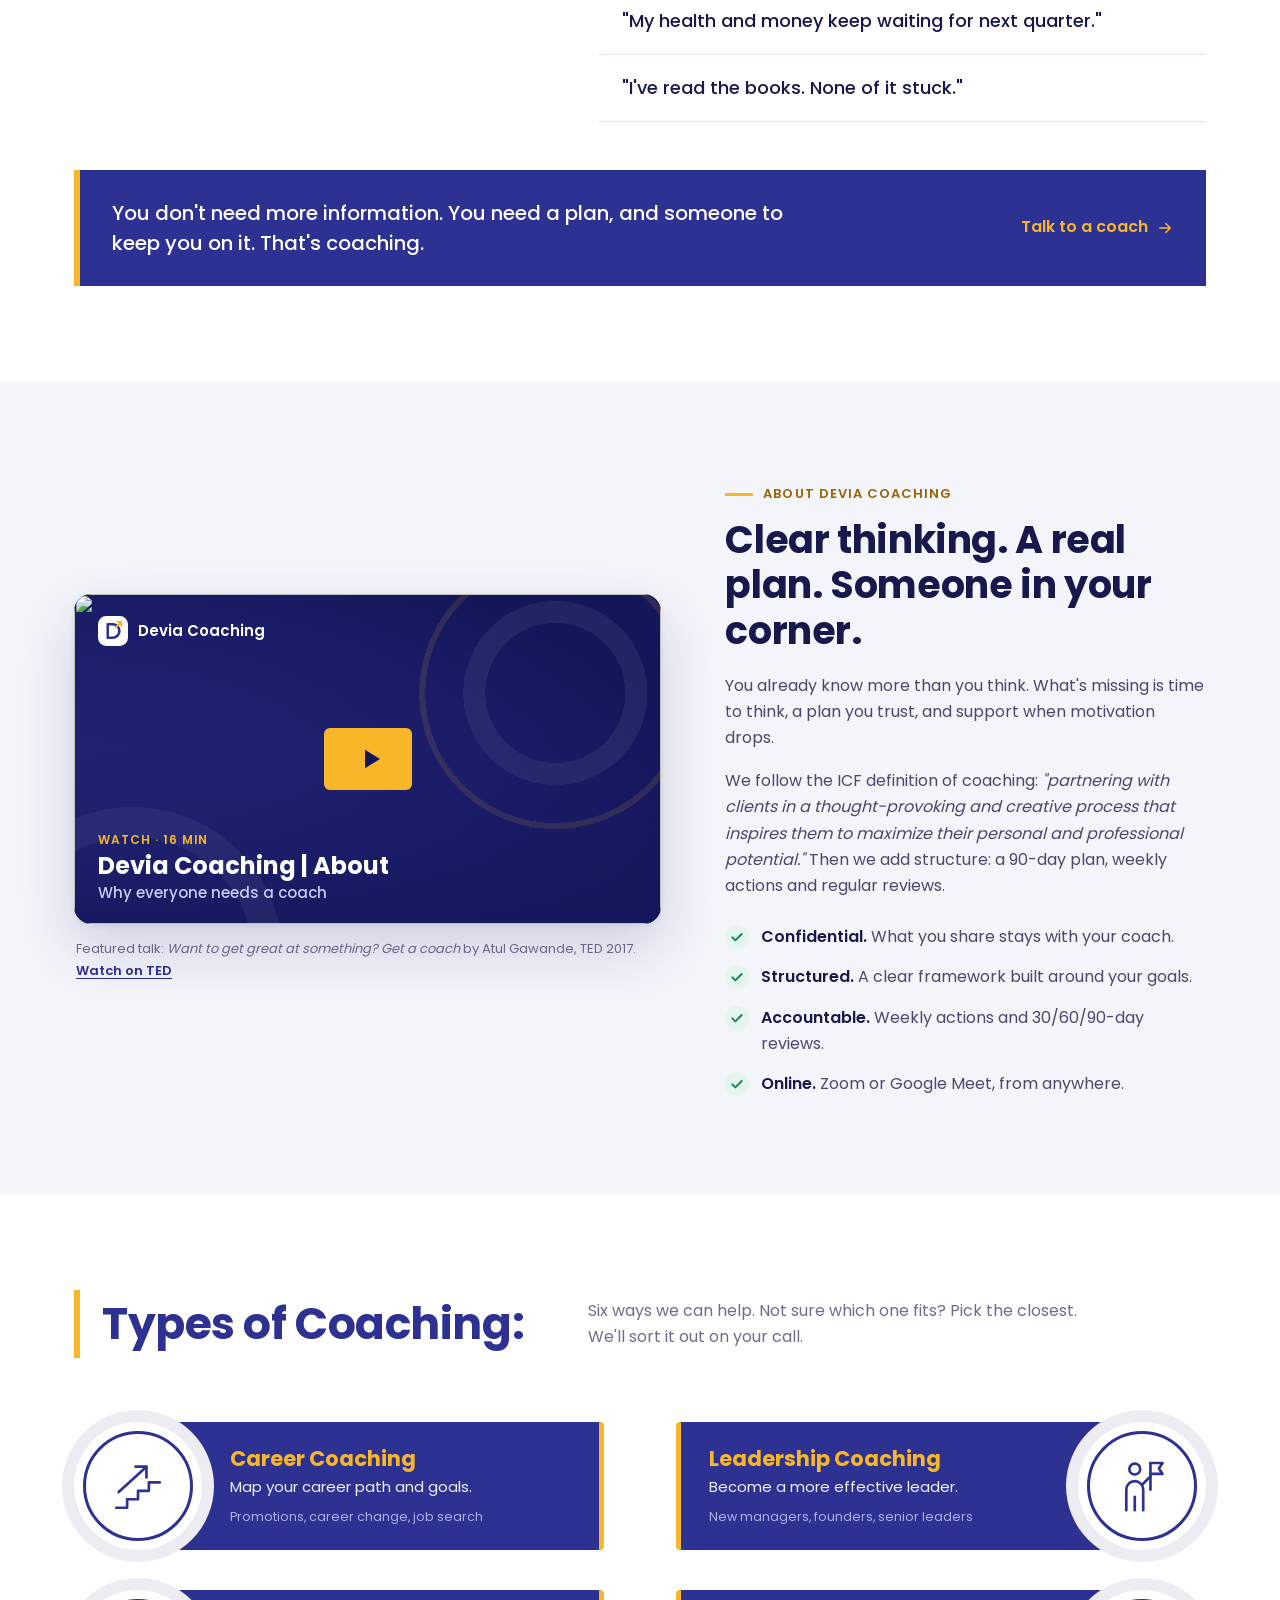
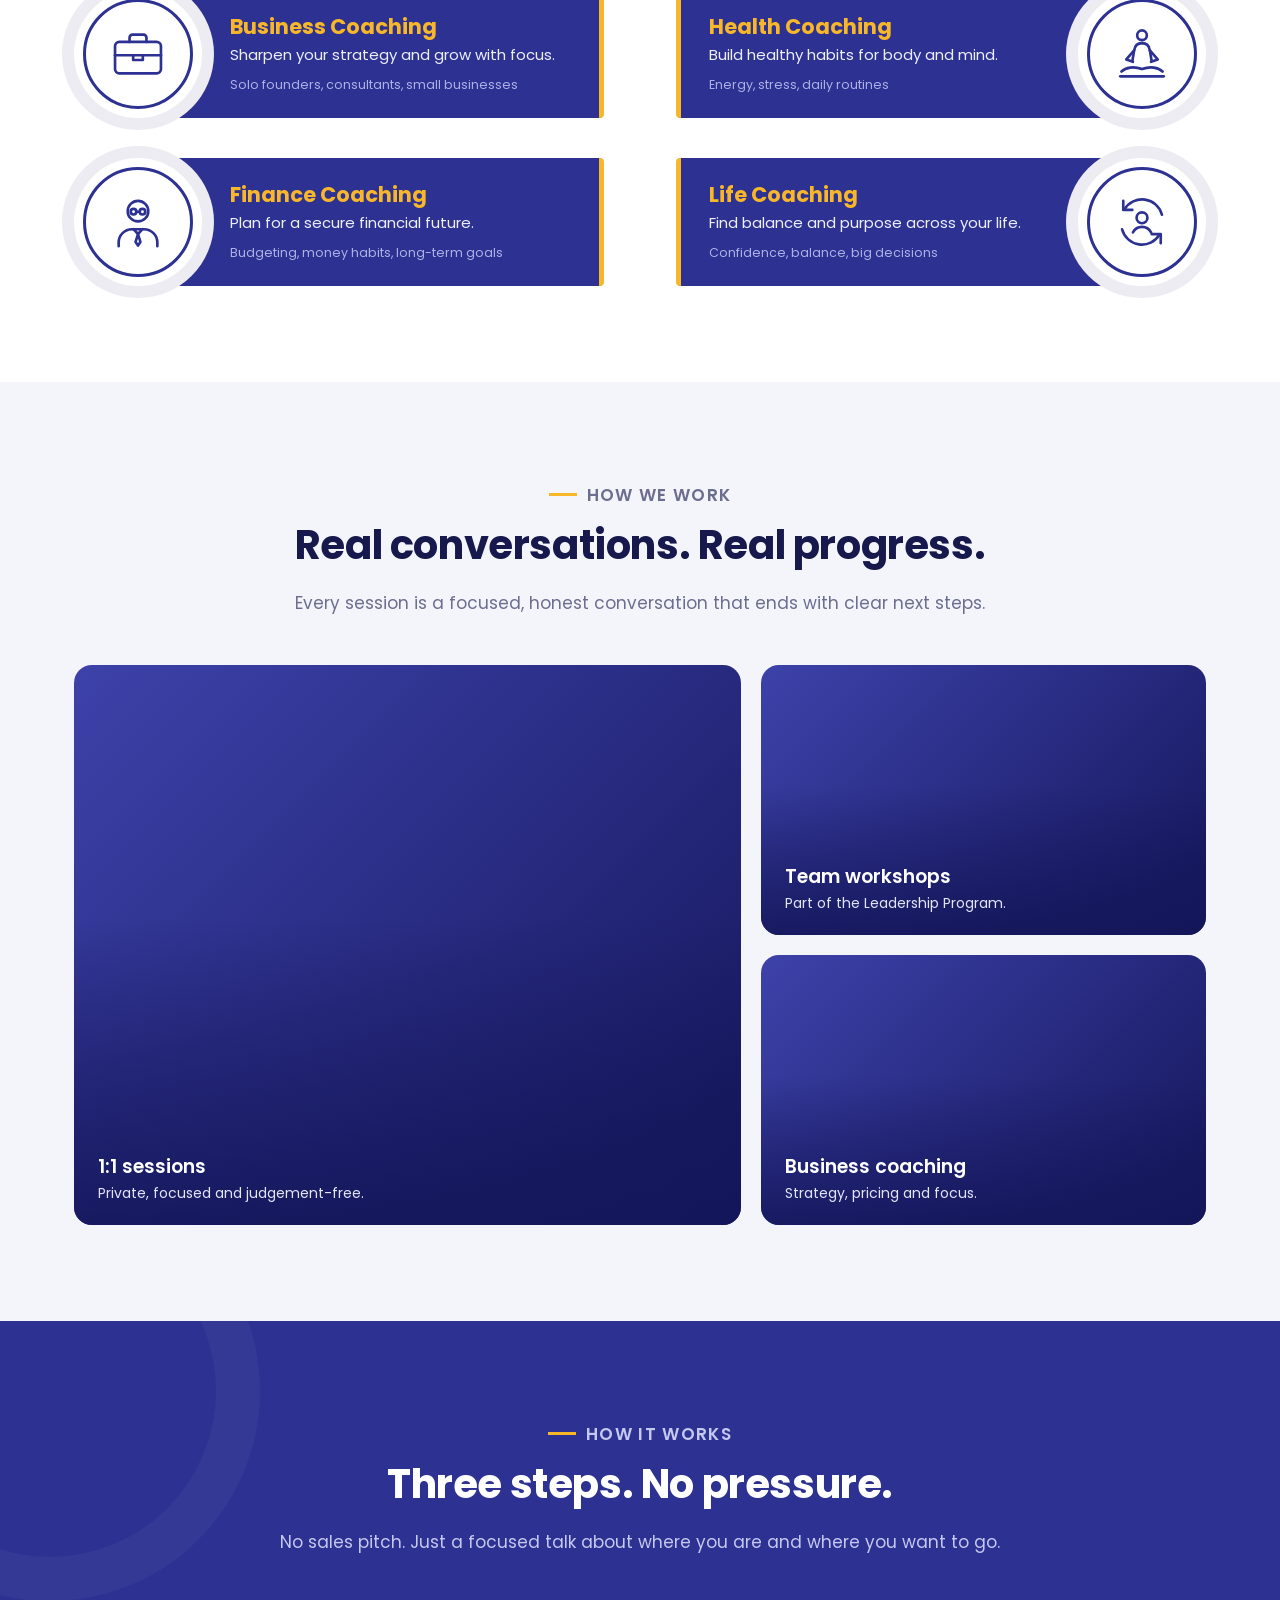
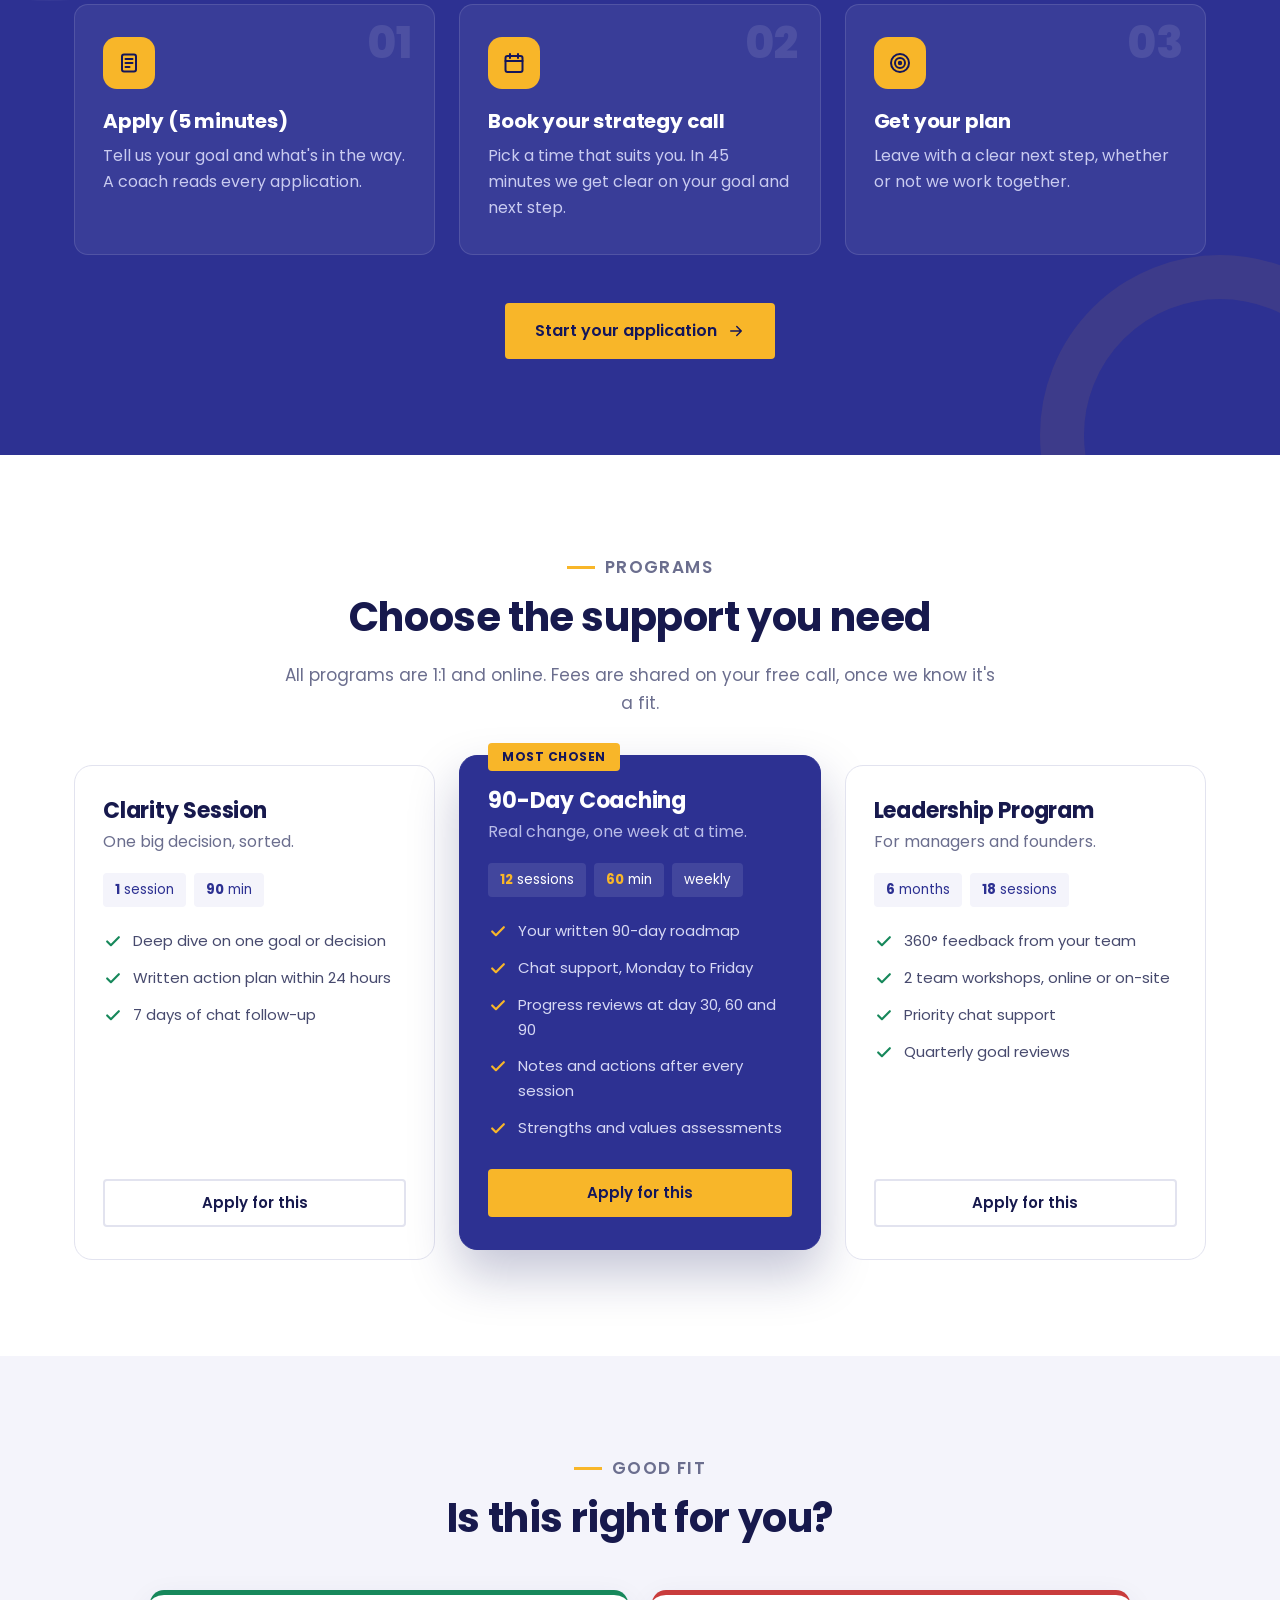
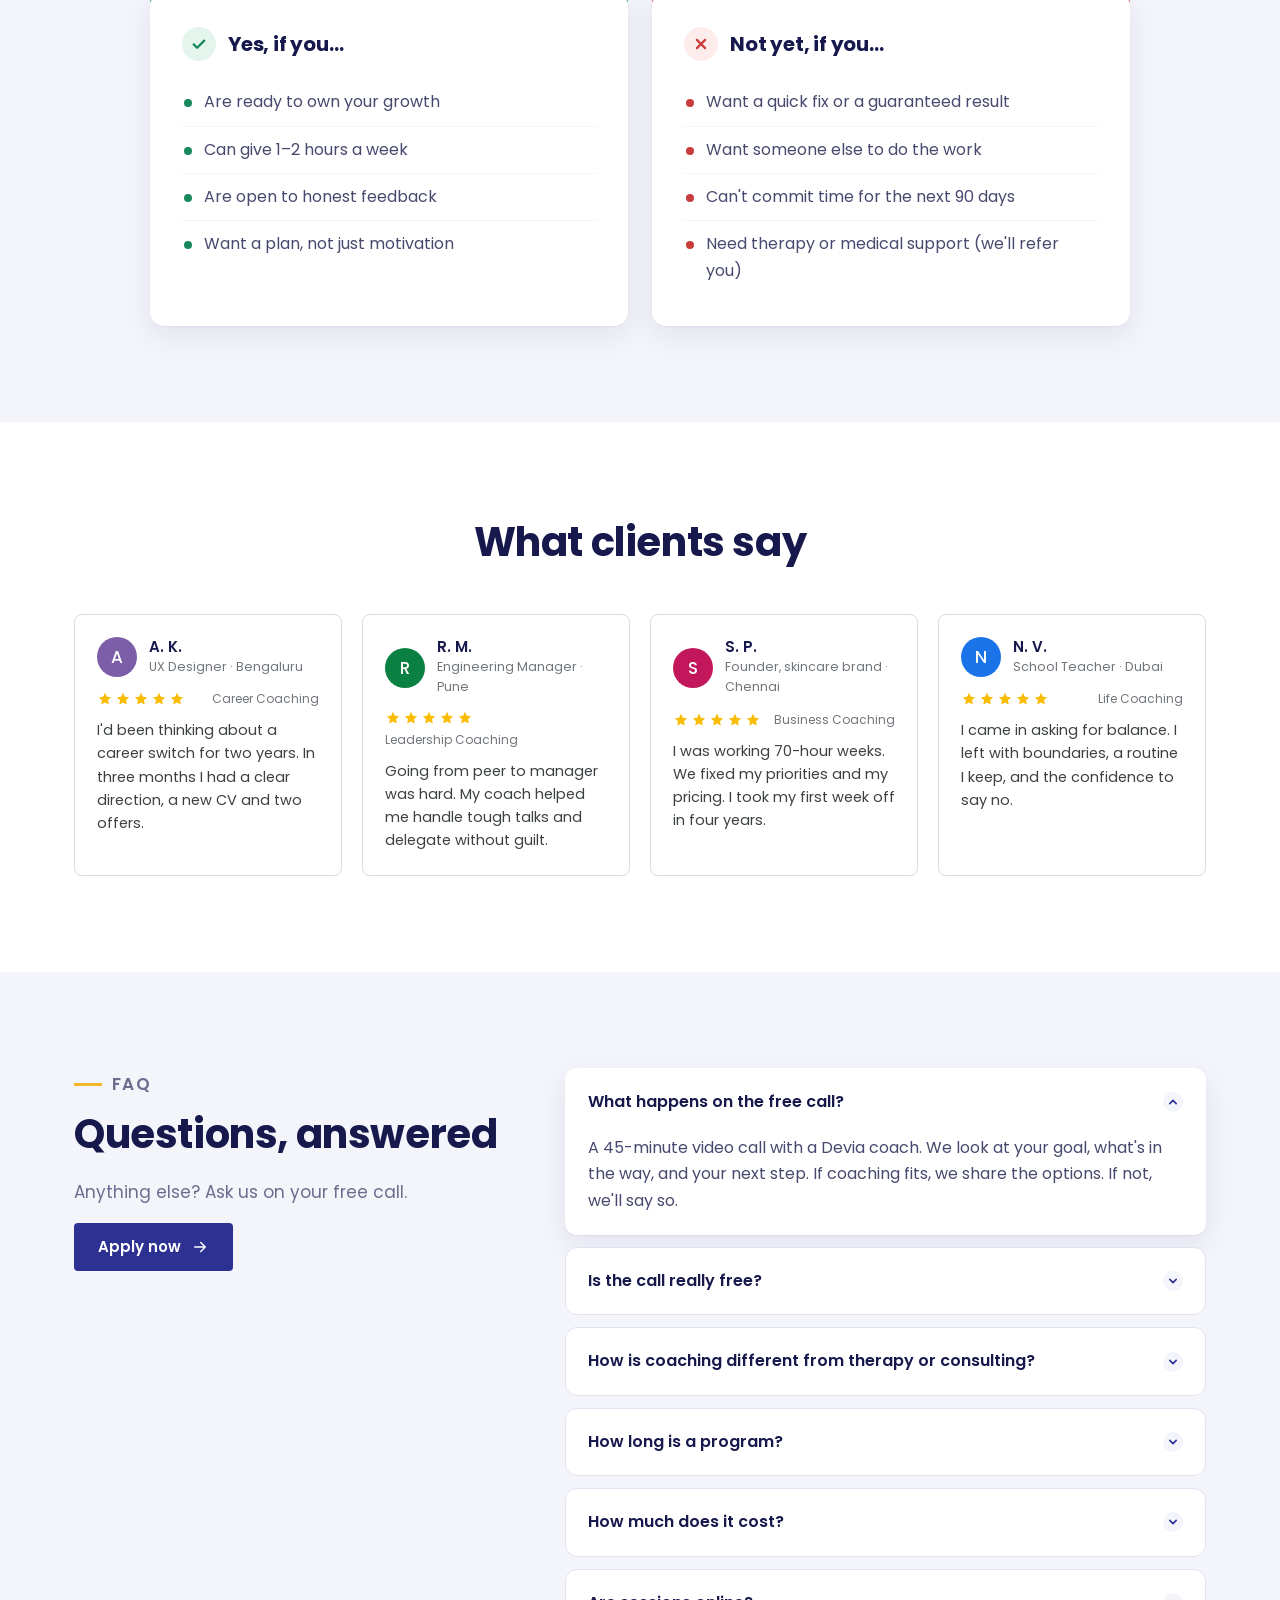
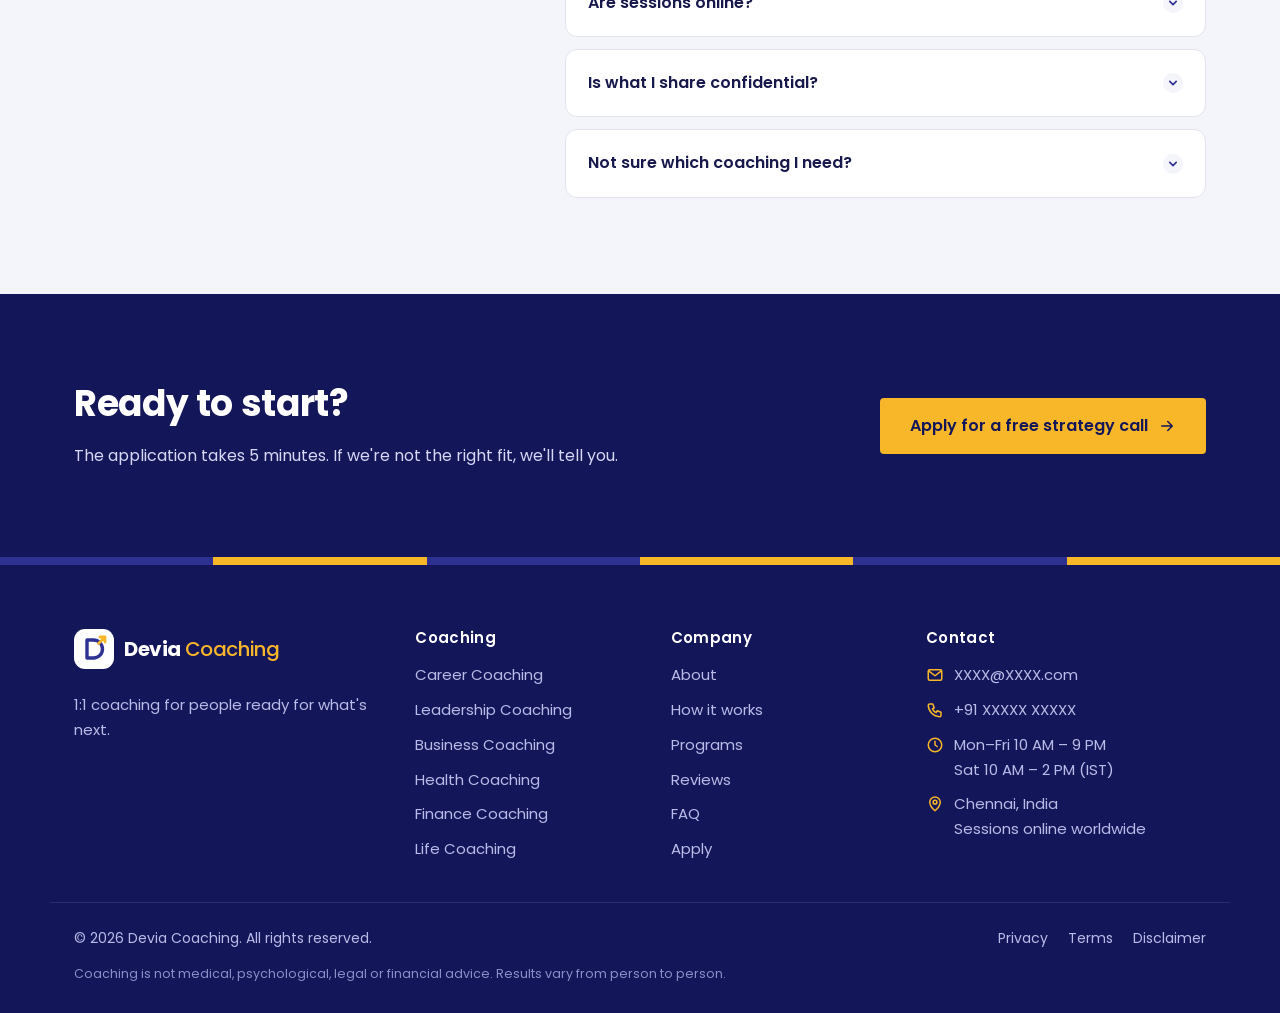
==== commit 18fc8273: "Centred hero with framed photo; reorder sections" ====
--- a/index.html
+++ b/index.html
@@ -64,8 +64,8 @@
     </a>
     <nav class="nav-main" aria-label="Main" data-nav>
       <ul>
+        <li><a href="#about">About</a></li>
         <li><a href="#coaching">Coaching</a></li>
-        <li><a href="#about">About</a></li>
         <li><a href="#how-it-works">How it works</a></li>
         <li><a href="#programs">Programs</a></li>
         <li><a href="#stories">Reviews</a></li>
@@ -78,8 +78,8 @@
     </button>
   </div>
   <div class="mobile-nav" id="mobile-nav" hidden data-mobile-nav>
+    <a href="#about">About</a>
     <a href="#coaching">Coaching</a>
-    <a href="#about">About</a>
     <a href="#how-it-works">How it works</a>
     <a href="#programs">Programs</a>
     <a href="#stories">Reviews</a>
@@ -92,13 +92,8 @@
 
   <!-- HERO -->
   <section class="hero" data-hero>
-    <div class="hero-media" aria-hidden="true">
-      <img src="https://images.pexels.com/photos/6135180/pexels-photo-6135180.jpeg?auto=compress&amp;cs=tinysrgb&amp;w=1600" srcset="https://images.pexels.com/photos/6135180/pexels-photo-6135180.jpeg?auto=compress&amp;cs=tinysrgb&amp;w=800 800w, https://images.pexels.com/photos/6135180/pexels-photo-6135180.jpeg?auto=compress&amp;cs=tinysrgb&amp;w=1280 1280w, https://images.pexels.com/photos/6135180/pexels-photo-6135180.jpeg?auto=compress&amp;cs=tinysrgb&amp;w=1920 1920w" sizes="100vw" alt="" width="1920" height="1280" fetchpriority="high">
-      <!-- Optional background clip: put an .mp4 path in data-src and it plays muted over the photo. -->
-      <video muted loop playsinline preload="none" data-hero-video data-src=""></video>
-    </div>
-    <div class="wrap hero-grid">
-      <div class="hero-copy">
+    <div class="hero-band">
+      <div class="wrap hero-copy">
         <p class="eyebrow on-dark">1:1 coaching · Career · Business · Life</p>
         <h1>Your next chapter needs a <span class="hl">coach in your corner.</span></h1>
         <p class="lead">1:1 coaching for professionals, founders and leaders. Get a clear 90-day plan and the support to follow it.</p>
@@ -106,11 +101,13 @@
           <a class="btn btn-gold btn-lg" href="apply.html">Apply for a free strategy call <svg class="ic" aria-hidden="true"><use href="#i-arrow"/></svg></a>
           <a class="btn btn-outline-light btn-lg" href="#about"><span class="play-dot" aria-hidden="true"><svg viewBox="0 0 24 24"><path d="M9 6.5v11l9-5.5z" fill="currentColor"/></svg></span> Watch: About Devia Coaching</a>
         </div>
-        <ul class="hero-assure">
-          <li><svg class="ic" aria-hidden="true"><use href="#i-clock"/></svg>45-minute call</li>
-          <li><svg class="ic" aria-hidden="true"><use href="#i-check"/></svg>Free, no obligation</li>
-          <li><svg class="ic" aria-hidden="true"><use href="#i-lock"/></svg>100% confidential</li>
-        </ul>
+      </div>
+    </div>
+    <div class="wrap">
+      <div class="hero-photo">
+        <img src="https://images.pexels.com/photos/6135180/pexels-photo-6135180.jpeg?auto=compress&amp;cs=tinysrgb&amp;w=1600" srcset="https://images.pexels.com/photos/6135180/pexels-photo-6135180.jpeg?auto=compress&amp;cs=tinysrgb&amp;w=800 800w, https://images.pexels.com/photos/6135180/pexels-photo-6135180.jpeg?auto=compress&amp;cs=tinysrgb&amp;w=1280 1280w, https://images.pexels.com/photos/6135180/pexels-photo-6135180.jpeg?auto=compress&amp;cs=tinysrgb&amp;w=1920 1920w" sizes="(max-width: 1180px) 100vw, 1132px" alt="Two women talking on a sofa during a coaching conversation" width="1920" height="1280" fetchpriority="high">
+        <!-- Optional clip: put an .mp4 path in data-src and it plays muted over the photo. -->
+        <video muted loop playsinline preload="none" data-hero-video data-src=""></video>
       </div>
     </div>
   </section>
@@ -147,8 +144,43 @@
     </div>
   </section>
 
+  <!-- ABOUT + VIDEO -->
+  <section class="section section-tint" id="about">
+    <div class="wrap about-grid">
+      <div class="about-video">
+        <div class="video-frame">
+          <!-- To swap the video, change data-embed (YouTube or Vimeo embed URL) and the credit below. -->
+          <button class="video-facade" type="button" data-video data-embed="https://www.youtube-nocookie.com/embed/Ce72-pzmzcA?autoplay=1&amp;rel=0&amp;playsinline=1" aria-label="Play video: Devia Coaching | About">
+            <img class="vf-img" src="https://images.pexels.com/photos/7176305/pexels-photo-7176305.jpeg?auto=compress&amp;cs=tinysrgb&amp;w=1200" srcset="https://images.pexels.com/photos/7176305/pexels-photo-7176305.jpeg?auto=compress&amp;cs=tinysrgb&amp;w=720 720w, https://images.pexels.com/photos/7176305/pexels-photo-7176305.jpeg?auto=compress&amp;cs=tinysrgb&amp;w=1200 1200w" sizes="(max-width: 920px) 100vw, 55vw" alt="" loading="lazy" decoding="async">
+            <span class="vf-pattern" aria-hidden="true"></span>
+            <span class="vf-top" aria-hidden="true">
+              <svg class="brand-mark sm" viewBox="0 0 40 40"><rect width="40" height="40" rx="11" fill="#fff"/><path d="M13 11h6.5a9 9 0 0 1 0 18H13z" fill="none" stroke="#2d3192" stroke-width="3.4" stroke-linejoin="round"/><path d="M24.5 14.5 31 8m-5 0h5v5" fill="none" stroke="#f8b629" stroke-width="2.8" stroke-linecap="round" stroke-linejoin="round"/></svg>
+              <span>Devia Coaching</span>
+            </span>
+            <span class="vf-play" aria-hidden="true"><svg viewBox="0 0 24 24"><path d="M9 6.5v11l9-5.5z" fill="currentColor"/></svg></span>
+            <span class="vf-title" aria-hidden="true"><small>Watch · 16 min</small>Devia Coaching | About<em>Why everyone needs a coach</em></span>
+          </button>
+        </div>
+        <p class="video-note">Featured talk: <em>Want to get great at something? Get a coach</em> by Atul Gawande, TED 2017. <a href="https://www.ted.com/talks/atul_gawande_want_to_get_great_at_something_get_a_coach" target="_blank" rel="noopener">Watch on TED</a></p>
+      </div>
+
+      <div class="about-copy">
+        <p class="eyebrow">About Devia Coaching</p>
+        <h2>Clear thinking. A real plan. Someone in your corner.</h2>
+        <p>You already know more than you think. What's missing is time to think, a plan you trust, and support when motivation drops.</p>
+        <p>We follow the ICF definition of coaching: <em>"partnering with clients in a thought-provoking and creative process that inspires them to maximize their personal and professional potential."</em> Then we add structure: a 90-day plan, weekly actions and regular reviews.</p>
+        <ul class="ticks">
+          <li><svg class="ic" aria-hidden="true"><use href="#i-check"/></svg><span><strong>Confidential.</strong> What you share stays with your coach.</span></li>
+          <li><svg class="ic" aria-hidden="true"><use href="#i-check"/></svg><span><strong>Structured.</strong> A clear framework built around your goals.</span></li>
+          <li><svg class="ic" aria-hidden="true"><use href="#i-check"/></svg><span><strong>Accountable.</strong> Weekly actions and 30/60/90-day reviews.</span></li>
+          <li><svg class="ic" aria-hidden="true"><use href="#i-check"/></svg><span><strong>Online.</strong> Zoom or Google Meet, from anywhere.</span></li>
+        </ul>
+      </div>
+    </div>
+  </section>
+
   <!-- TYPES OF COACHING -->
-  <section class="section section-tint" id="coaching">
+  <section class="section" id="coaching">
     <div class="wrap">
       <div class="types-head">
         <h2 class="bar-title">Types of Coaching:</h2>
@@ -209,7 +241,7 @@
   </section>
 
   <!-- IN ACTION -->
-  <section class="section" id="sessions">
+  <section class="section section-tint" id="sessions">
     <div class="wrap">
       <div class="section-head center">
         <p class="eyebrow">How we work</p>
@@ -229,41 +261,6 @@
           <img src="https://images.pexels.com/photos/5336958/pexels-photo-5336958.jpeg?auto=compress&amp;cs=tinysrgb&amp;w=900" srcset="https://images.pexels.com/photos/5336958/pexels-photo-5336958.jpeg?auto=compress&amp;cs=tinysrgb&amp;w=480 480w, https://images.pexels.com/photos/5336958/pexels-photo-5336958.jpeg?auto=compress&amp;cs=tinysrgb&amp;w=720 720w, https://images.pexels.com/photos/5336958/pexels-photo-5336958.jpeg?auto=compress&amp;cs=tinysrgb&amp;w=1000 1000w" sizes="(max-width: 920px) 100vw, 40vw" alt="A business coaching meeting in an office" loading="lazy" decoding="async" width="1000" height="667">
           <figcaption><strong>Business coaching</strong><span>Strategy, pricing and focus.</span></figcaption>
         </figure>
-      </div>
-    </div>
-  </section>
-
-  <!-- ABOUT + VIDEO -->
-  <section class="section" id="about">
-    <div class="wrap about-grid">
-      <div class="about-video">
-        <div class="video-frame">
-          <!-- To swap the video, change data-embed (YouTube or Vimeo embed URL) and the credit below. -->
-          <button class="video-facade" type="button" data-video data-embed="https://www.youtube-nocookie.com/embed/Ce72-pzmzcA?autoplay=1&amp;rel=0&amp;playsinline=1" aria-label="Play video: Devia Coaching | About">
-            <img class="vf-img" src="https://images.pexels.com/photos/7176305/pexels-photo-7176305.jpeg?auto=compress&amp;cs=tinysrgb&amp;w=1200" srcset="https://images.pexels.com/photos/7176305/pexels-photo-7176305.jpeg?auto=compress&amp;cs=tinysrgb&amp;w=720 720w, https://images.pexels.com/photos/7176305/pexels-photo-7176305.jpeg?auto=compress&amp;cs=tinysrgb&amp;w=1200 1200w" sizes="(max-width: 920px) 100vw, 55vw" alt="" loading="lazy" decoding="async">
-            <span class="vf-pattern" aria-hidden="true"></span>
-            <span class="vf-top" aria-hidden="true">
-              <svg class="brand-mark sm" viewBox="0 0 40 40"><rect width="40" height="40" rx="11" fill="#fff"/><path d="M13 11h6.5a9 9 0 0 1 0 18H13z" fill="none" stroke="#2d3192" stroke-width="3.4" stroke-linejoin="round"/><path d="M24.5 14.5 31 8m-5 0h5v5" fill="none" stroke="#f8b629" stroke-width="2.8" stroke-linecap="round" stroke-linejoin="round"/></svg>
-              <span>Devia Coaching</span>
-            </span>
-            <span class="vf-play" aria-hidden="true"><svg viewBox="0 0 24 24"><path d="M9 6.5v11l9-5.5z" fill="currentColor"/></svg></span>
-            <span class="vf-title" aria-hidden="true"><small>Watch · 16 min</small>Devia Coaching | About<em>Why everyone needs a coach</em></span>
-          </button>
-        </div>
-        <p class="video-note">Featured talk: <em>Want to get great at something? Get a coach</em> by Atul Gawande, TED 2017. <a href="https://www.ted.com/talks/atul_gawande_want_to_get_great_at_something_get_a_coach" target="_blank" rel="noopener">Watch on TED</a></p>
-      </div>
-
-      <div class="about-copy">
-        <p class="eyebrow">About Devia Coaching</p>
-        <h2>Clear thinking. A real plan. Someone in your corner.</h2>
-        <p>You already know more than you think. What's missing is time to think, a plan you trust, and support when motivation drops.</p>
-        <p>We follow the ICF definition of coaching: <em>"partnering with clients in a thought-provoking and creative process that inspires them to maximize their personal and professional potential."</em> Then we add structure: a 90-day plan, weekly actions and regular reviews.</p>
-        <ul class="ticks">
-          <li><svg class="ic" aria-hidden="true"><use href="#i-check"/></svg><span><strong>Confidential.</strong> What you share stays with your coach.</span></li>
-          <li><svg class="ic" aria-hidden="true"><use href="#i-check"/></svg><span><strong>Structured.</strong> A clear framework built around your goals.</span></li>
-          <li><svg class="ic" aria-hidden="true"><use href="#i-check"/></svg><span><strong>Accountable.</strong> Weekly actions and 30/60/90-day reviews.</span></li>
-          <li><svg class="ic" aria-hidden="true"><use href="#i-check"/></svg><span><strong>Online.</strong> Zoom or Google Meet, from anywhere.</span></li>
-        </ul>
       </div>
     </div>
   </section>
--- a/assets/site.css
+++ b/assets/site.css
@@ -129,21 +129,17 @@
 .eyebrow.on-dark { color: var(--gold); }
 
 /* hero */
-.hero { position: relative; overflow: hidden; padding: 112px 0 128px; background: var(--navy-900); color: #dfe1fb; isolation: isolate; }
-.hero-media { position: absolute; inset: 0; z-index: -2; }
-.hero-media img, .hero-media video { position: absolute; inset: 0; width: 100%; height: 100%; object-fit: cover; object-position: 72% 40%; }
-.hero-media video { opacity: 0; transition: opacity .8s; }
-.hero-media video.playing { opacity: 1; }
-.hero::before { content: ""; position: absolute; inset: 0; z-index: -1; background: linear-gradient(90deg, rgba(20, 22, 90, .97) 0%, rgba(20, 22, 90, .9) 36%, rgba(30, 33, 114, .55) 62%, rgba(30, 33, 114, .12) 100%); }
-.hero-grid { display: block; }
-.hero-copy { max-width: 620px; }
-.hero h1 { color: #fff; font-size: clamp(36px, 5vw, 58px); font-weight: 800; line-height: 1.08; letter-spacing: -.025em; margin-bottom: 20px; }
+.hero { position: relative; padding-bottom: 64px; background: #fff; color: #dfe1fb; }
+.hero-band { padding: 72px 0 230px; background: var(--navy-900); text-align: center; }
+.hero-copy { max-width: 880px; }
+.hero h1 { color: #fff; font-size: clamp(34px, 4.4vw, 56px); font-weight: 800; line-height: 1.1; letter-spacing: -.025em; margin-bottom: 18px; }
 .hl { color: var(--gold); }
-.lead { font-size: 19px; max-width: 540px; color: #dfe1fb; }
-.hero-ctas { display: flex; flex-wrap: wrap; gap: 14px; margin: 32px 0 26px; }
-.hero-assure { display: flex; flex-wrap: wrap; gap: 10px 24px; font-size: 14px; color: #c9cbf0; }
-.hero-assure li { display: inline-flex; align-items: center; gap: 8px; }
-.hero-assure .ic { width: 18px; height: 18px; color: var(--gold); }
+.lead { font-size: 19px; max-width: 560px; margin-left: auto; margin-right: auto; color: #dfe1fb; }
+.hero-ctas { display: flex; flex-wrap: wrap; justify-content: center; gap: 14px; margin: 30px 0 0; }
+.hero-photo { position: relative; height: 480px; margin-top: -190px; overflow: hidden; background: var(--navy-800); border-top: 6px solid var(--gold); box-shadow: 0 24px 60px rgba(20, 22, 90, .22); }
+.hero-photo img, .hero-photo video { position: absolute; inset: 0; width: 100%; height: 100%; object-fit: cover; object-position: 50% 55%; }
+.hero-photo video { opacity: 0; transition: opacity .8s; }
+.hero-photo video.playing { opacity: 1; }
 .btn-outline-light { background: transparent; color: #fff; border-color: rgba(255, 255, 255, .45); }
 .btn-outline-light:hover { color: #fff; border-color: #fff; background: rgba(255, 255, 255, .12); }
 .btn-outline-light:hover .ic { transform: none; }
@@ -548,12 +544,8 @@
   :root { --header-h: 64px; }
   .nav-main { display: none; }
   .nav-toggle { display: grid; }
-  .hero { padding: 0 0 64px; }
-  .hero::before { display: none; }
-  .hero-media { position: relative; z-index: 0; height: clamp(260px, 52vw, 420px); margin-bottom: -40px; }
-  .hero-media::after { content: ""; position: absolute; inset: 0; background: linear-gradient(180deg, rgba(20, 22, 90, .05) 30%, rgba(20, 22, 90, .6) 70%, var(--navy-900) 100%); }
-  .hero-grid { position: relative; z-index: 1; }
-  .hero-grid { grid-template-columns: 1fr; }
+  .hero-band { padding: 56px 0 170px; }
+  .hero-photo { height: 380px; margin-top: -140px; }
   .gallery { grid-template-columns: 1fr 1fr; grid-template-rows: 340px 240px; height: auto; }
   .g-main { grid-row: auto; grid-column: 1 / -1; }
   .programs { grid-template-columns: 1fr; max-width: 520px; margin: 0 auto; }
@@ -587,6 +579,9 @@
   .section-head { margin-bottom: 32px; }
   .lead { font-size: 17px; }
   .hero-ctas .btn { width: 100%; }
+  .hero { padding-bottom: 40px; }
+  .hero-band { padding: 44px 0 120px; }
+  .hero-photo { height: 240px; margin-top: -96px; }
   .gallery { grid-template-columns: 1fr; grid-template-rows: 300px 220px 220px; }
   .g-item figcaption { left: 18px; bottom: 16px; }
   .eyebrow { font-size: 12px; letter-spacing: .03em; }
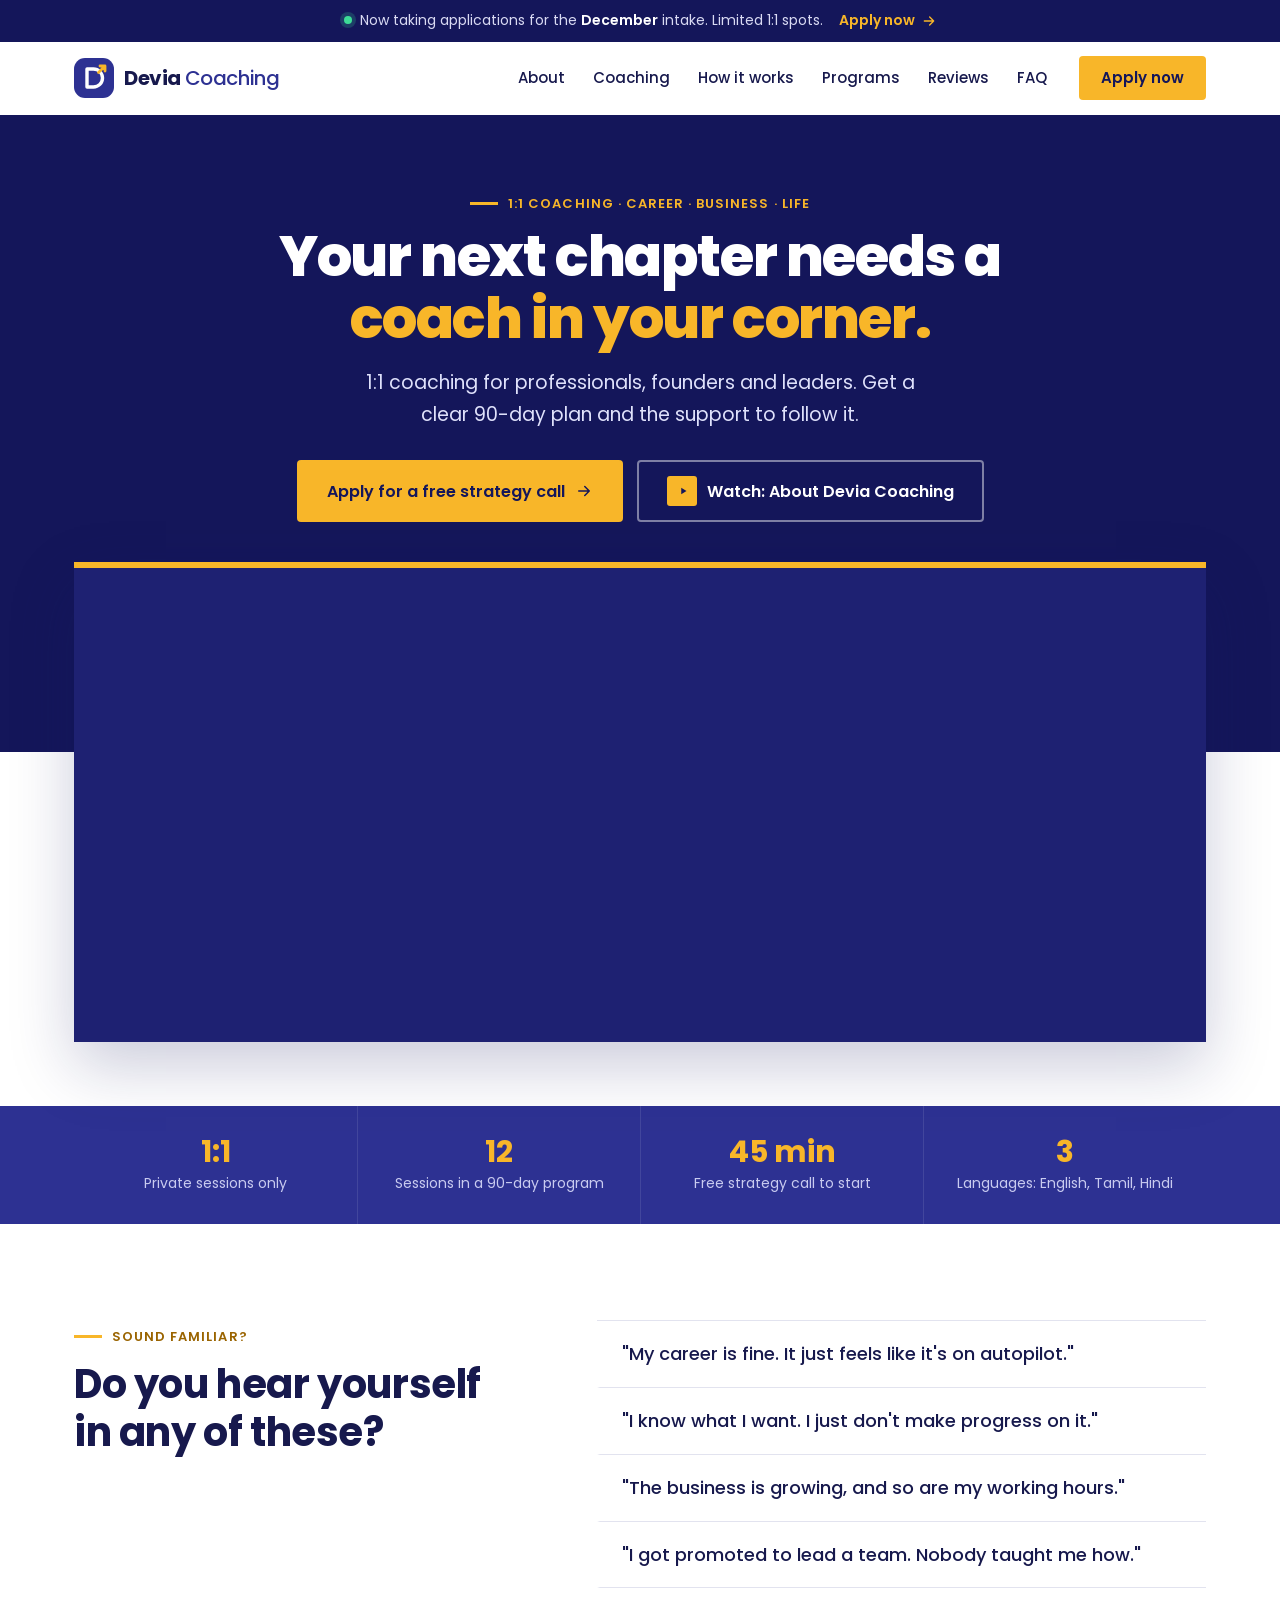
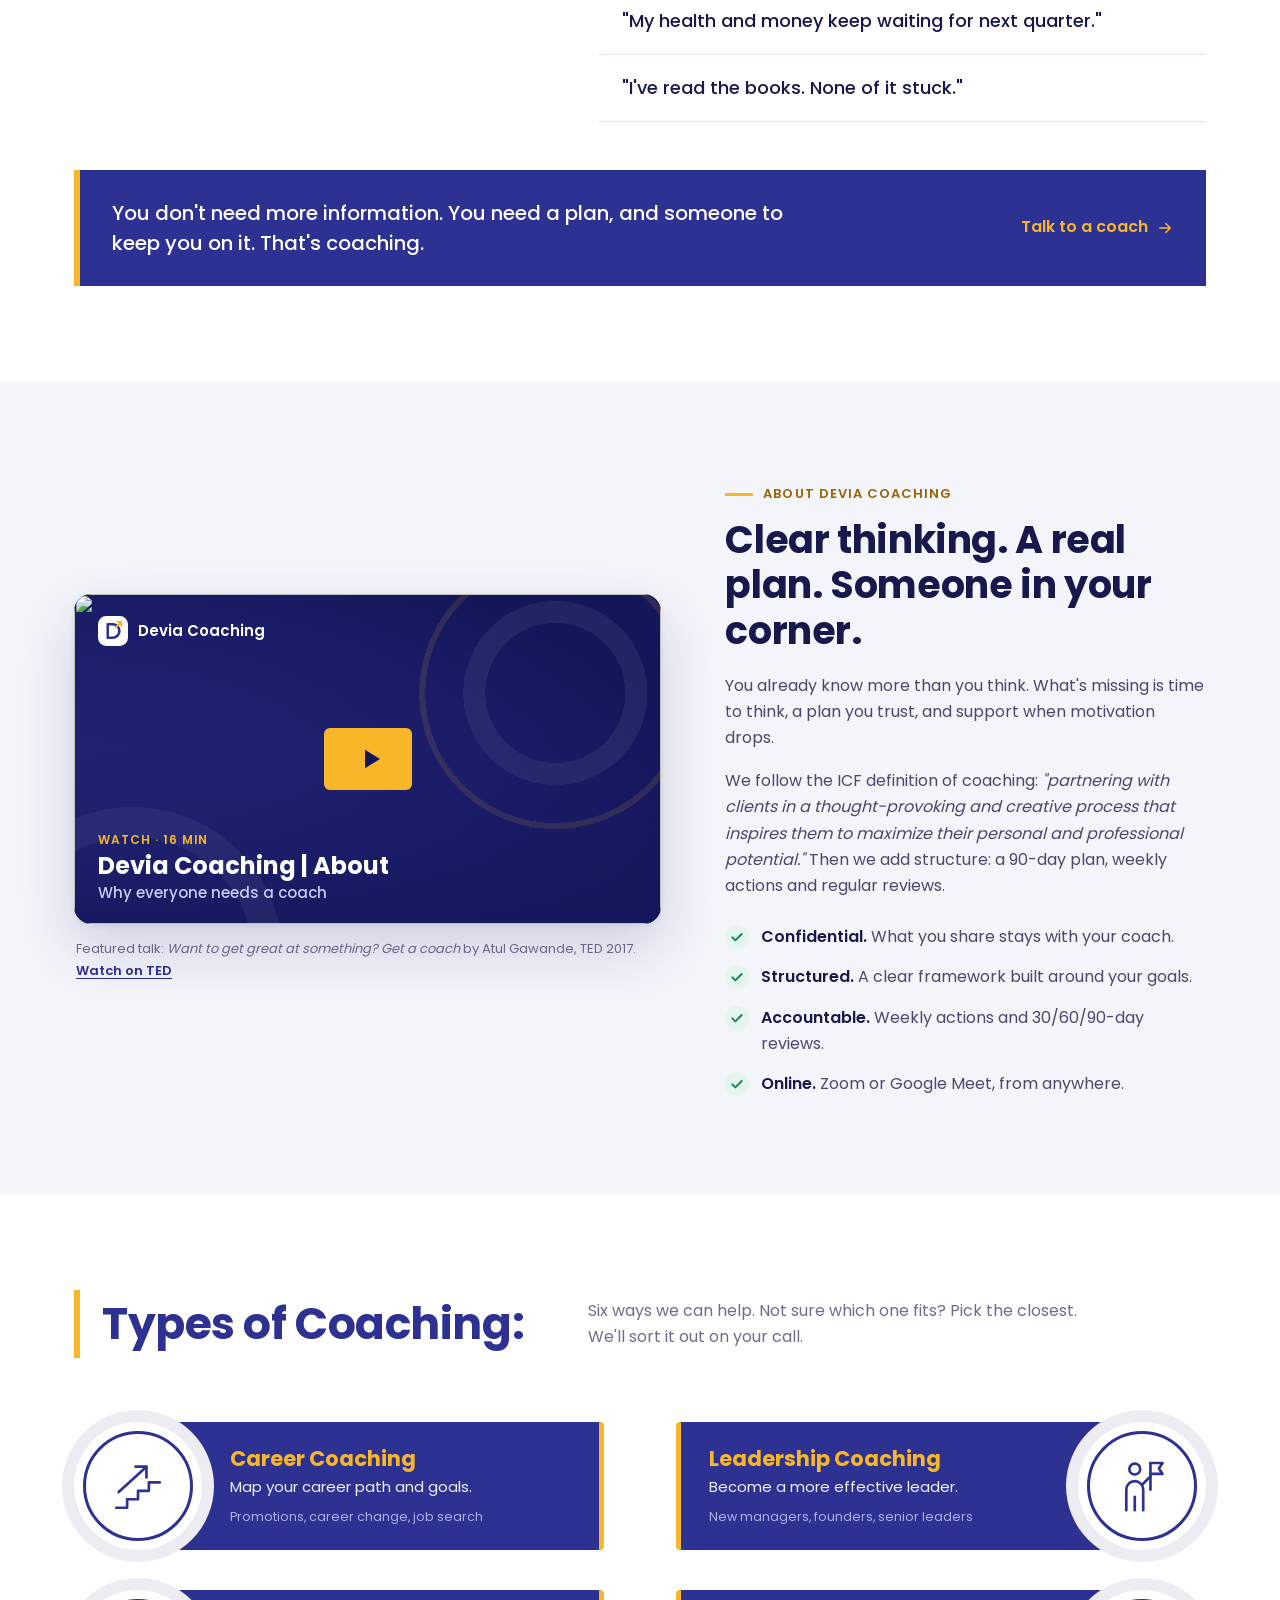
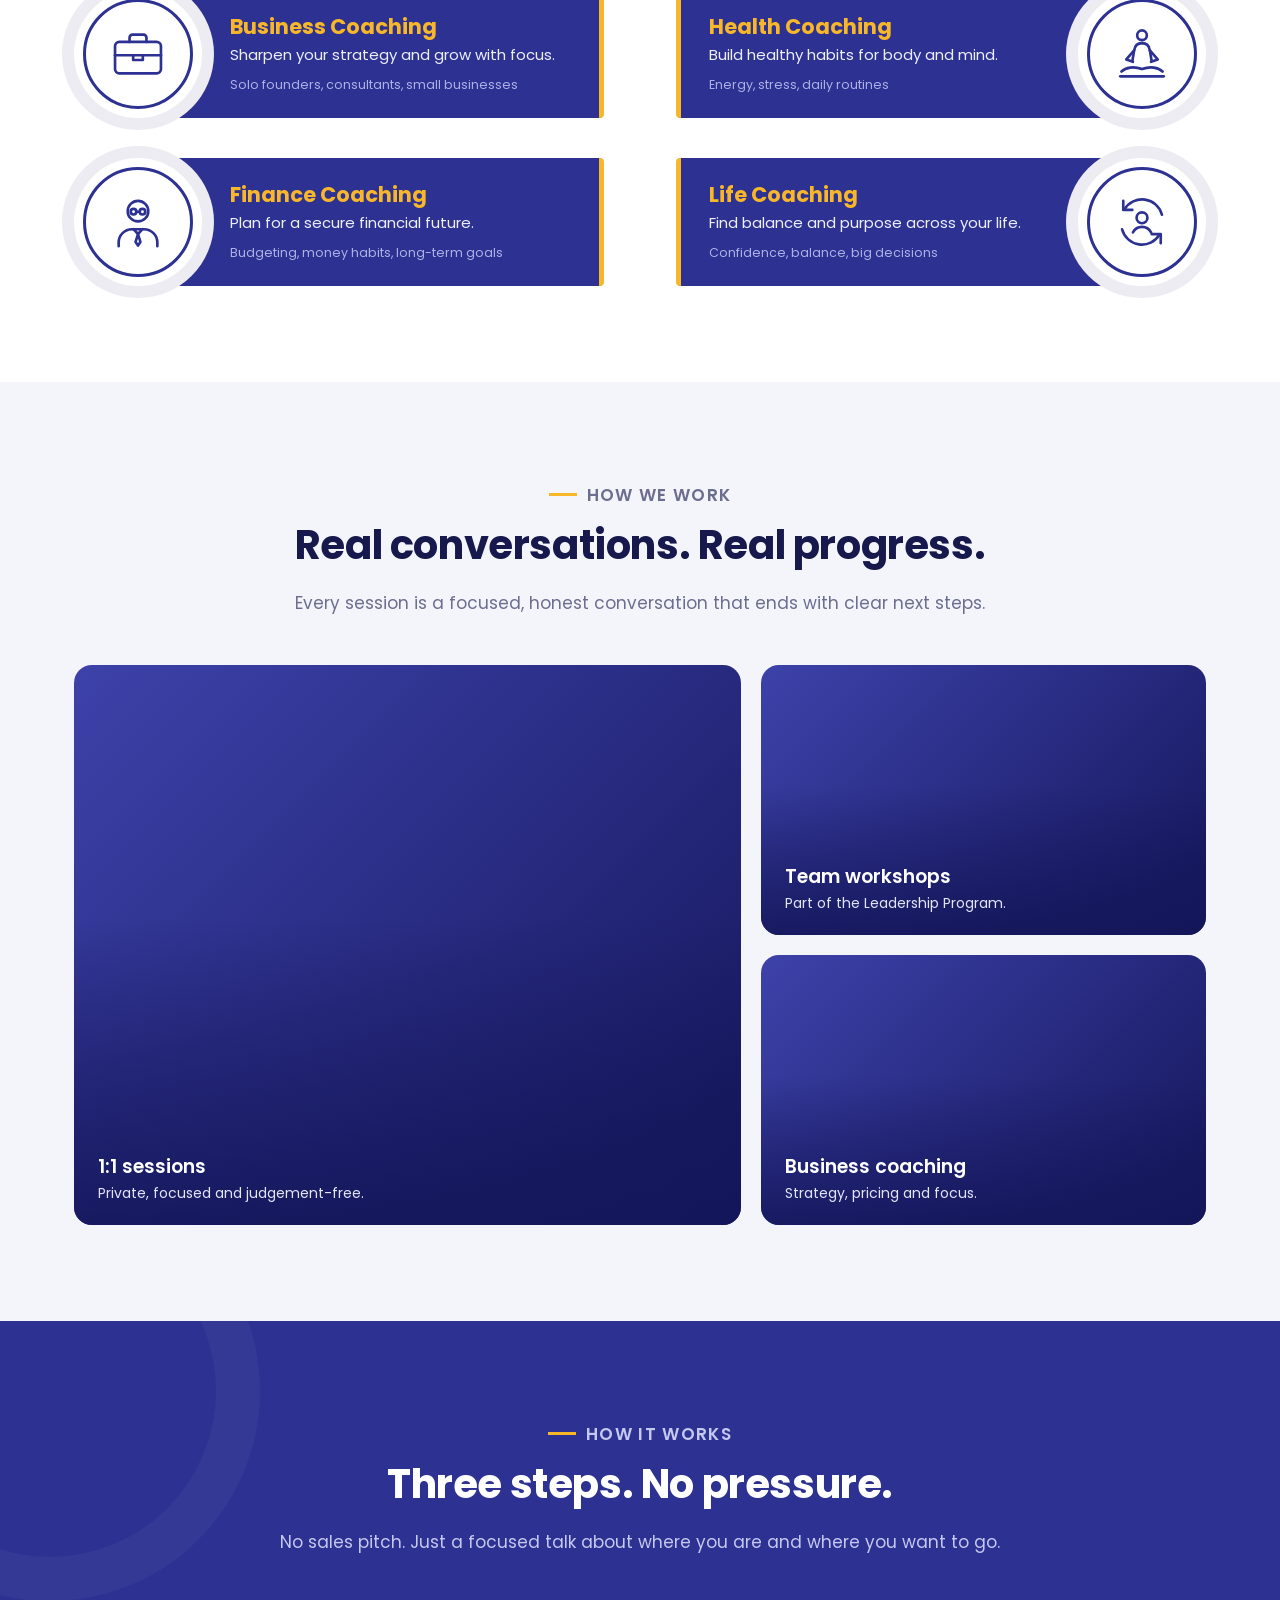
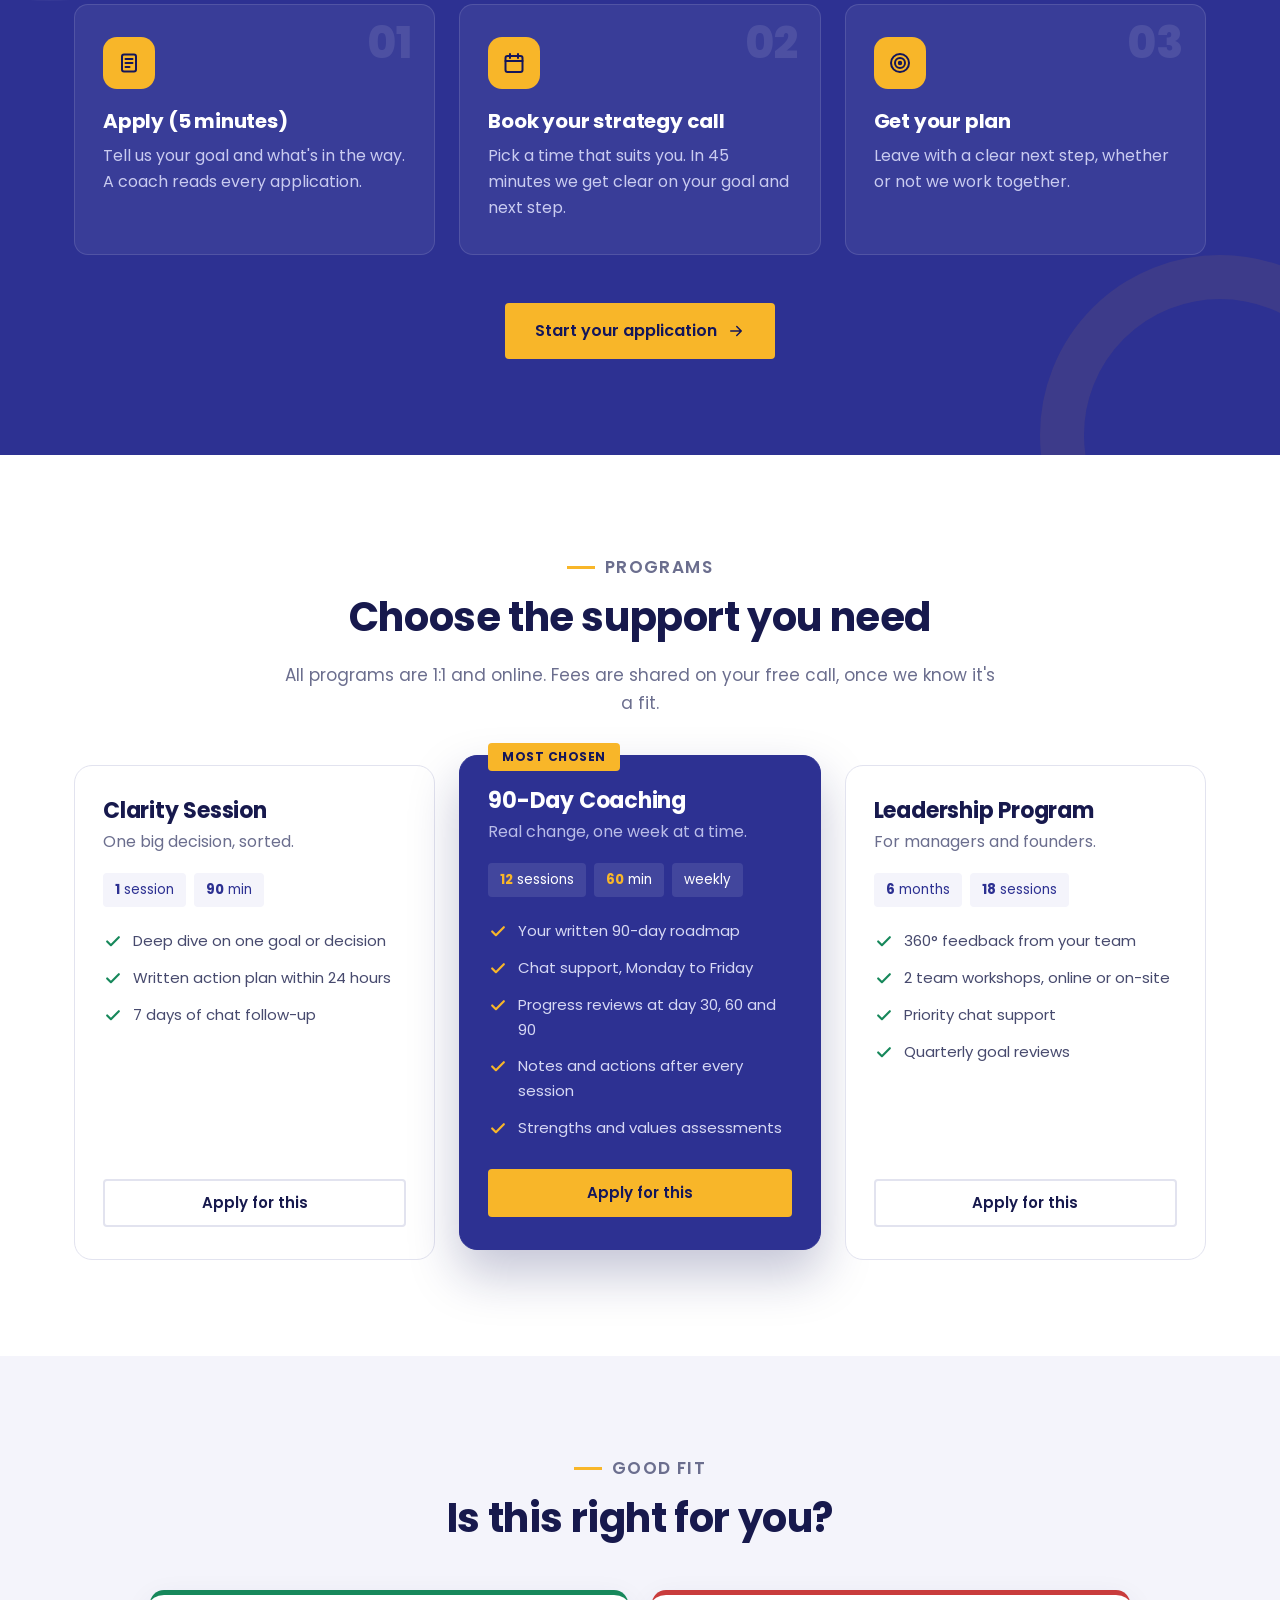
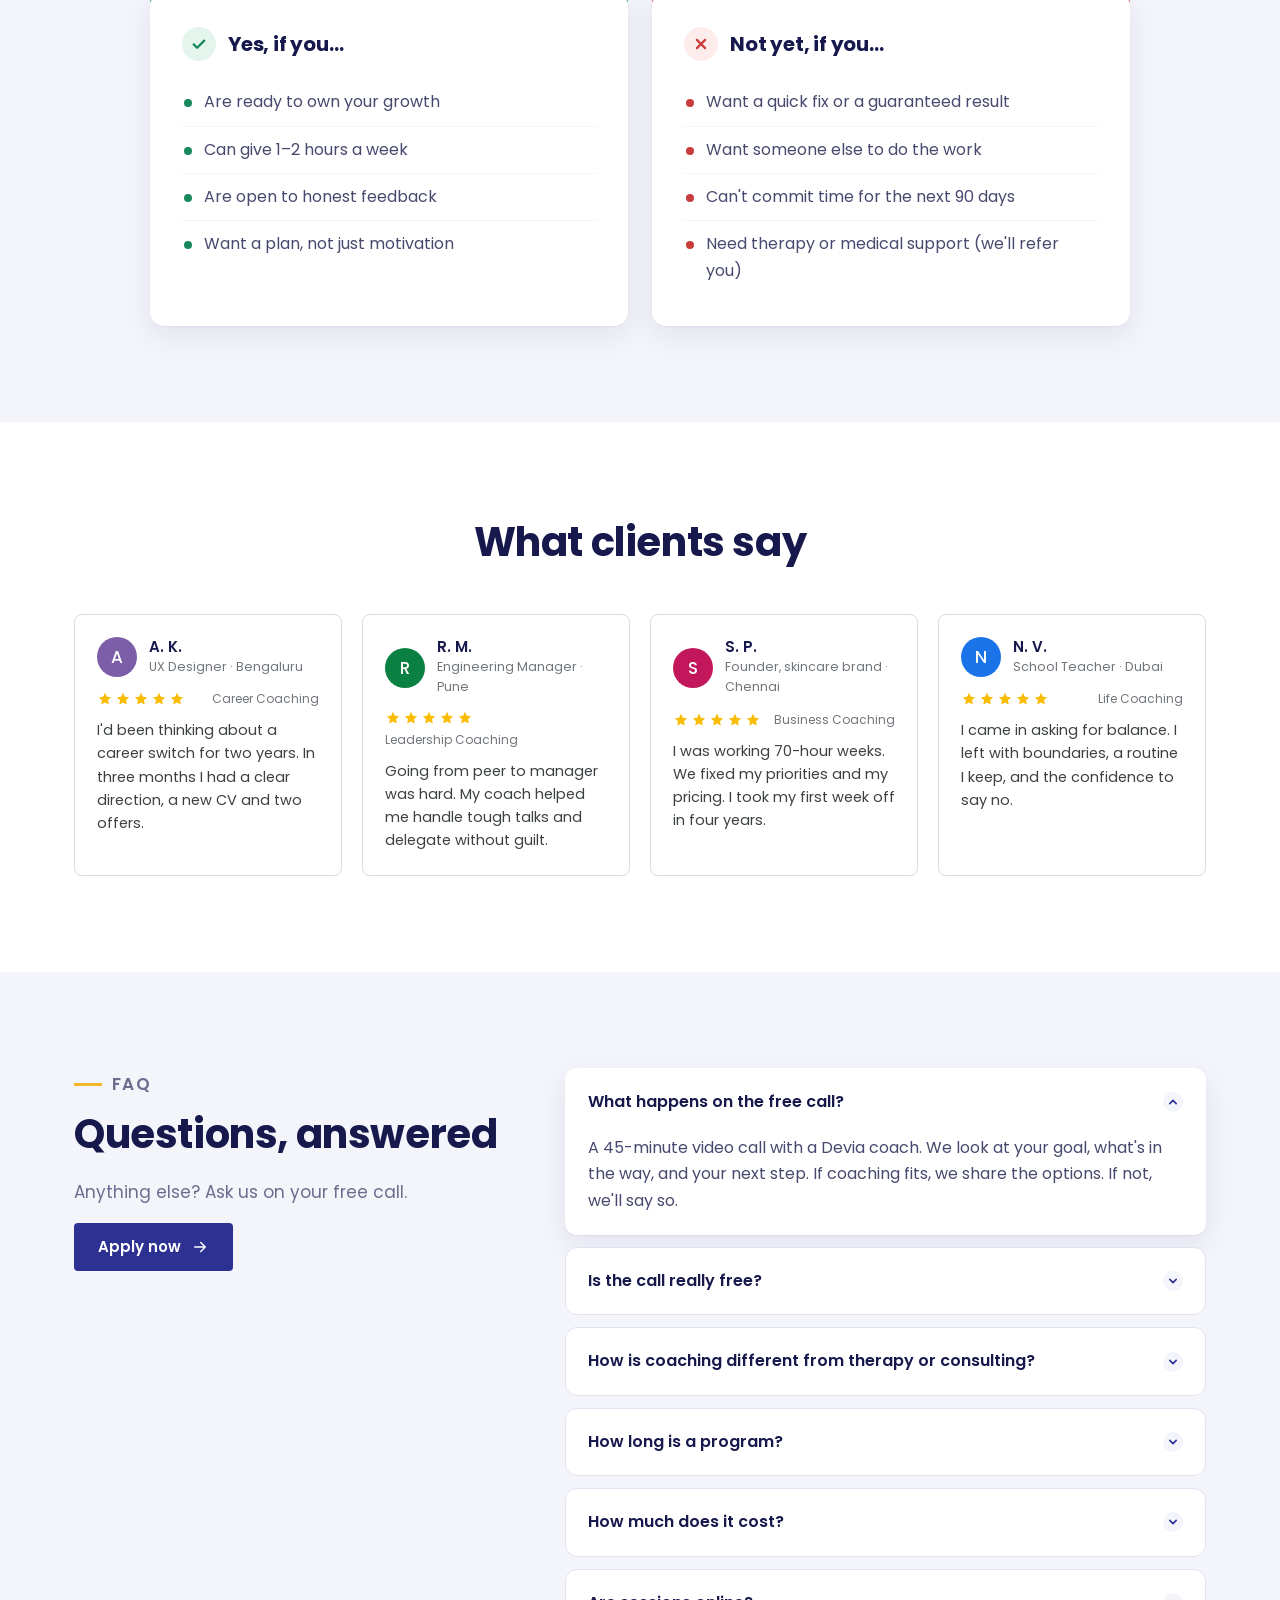
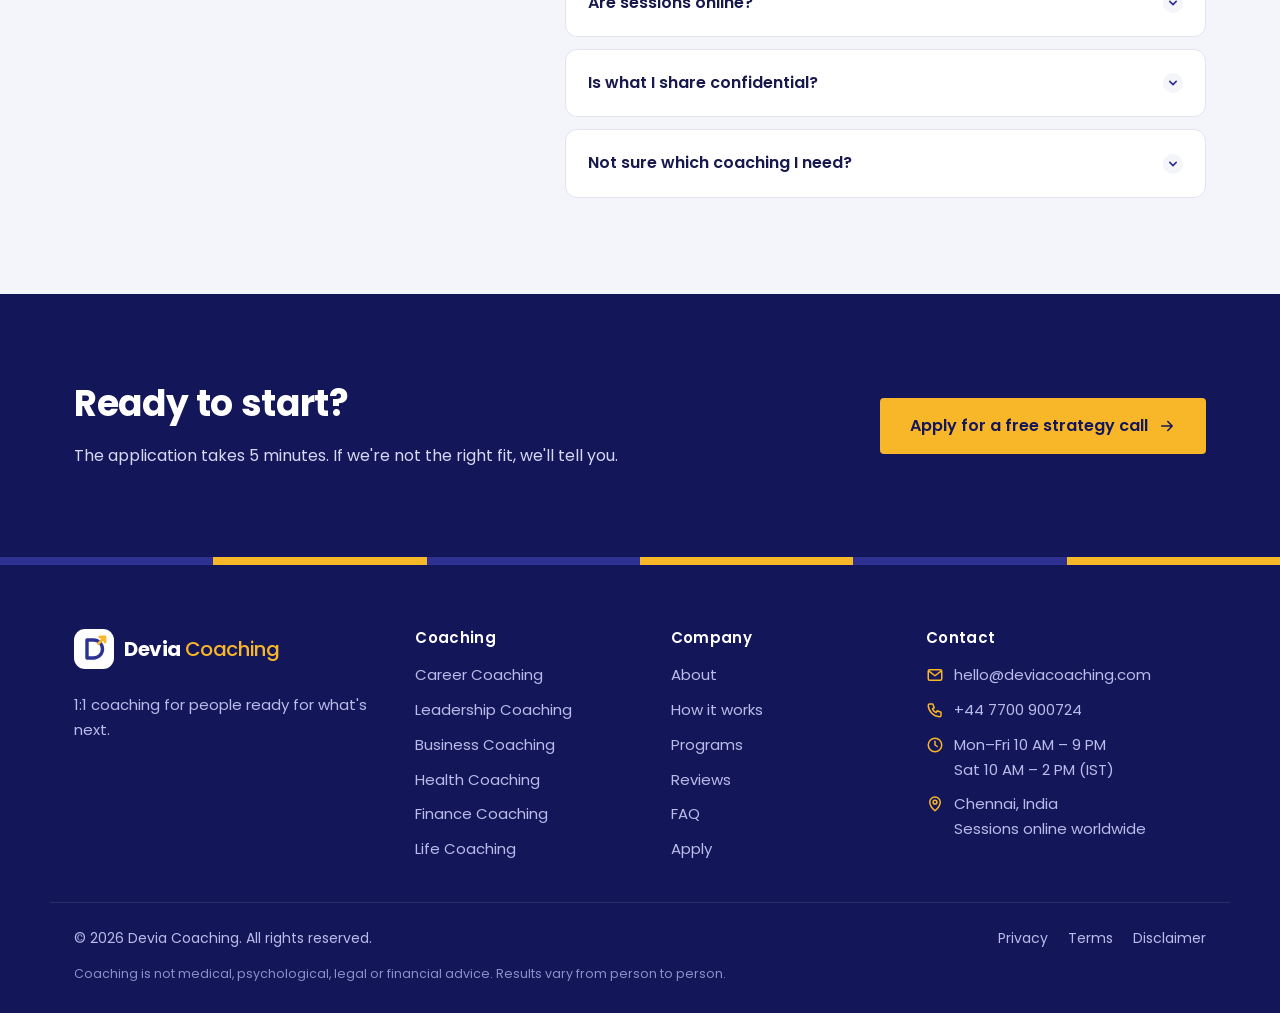
==== commit f0ecdab9: "Replace XXXX placeholders with realistic fictional contact details Email hello@deviacoaching.com and" ====
--- a/index.html
+++ b/index.html
@@ -17,7 +17,7 @@
 <link rel="preload" href="assets/fonts/poppins-latin-700-normal.woff2" as="font" type="font/woff2" crossorigin>
 <link rel="preconnect" href="https://images.pexels.com">
 <link rel="stylesheet" href="assets/site.css">
-<script type="application/ld+json">{"@context":"https://schema.org","@type":"ProfessionalService","name":"Devia Coaching","description":"1:1 career, leadership, business, health, finance and life coaching.","areaServed":"Worldwide (online)","address":{"@type":"PostalAddress","addressLocality":"Chennai","addressRegion":"Tamil Nadu","addressCountry":"IN"},"openingHoursSpecification":[{"@type":"OpeningHoursSpecification","dayOfWeek":["Monday","Tuesday","Wednesday","Thursday","Friday"],"opens":"10:00","closes":"21:00"},{"@type":"OpeningHoursSpecification","dayOfWeek":"Saturday","opens":"10:00","closes":"14:00"}]}</script>
+<script type="application/ld+json">{"@context":"https://schema.org","@type":"ProfessionalService","name":"Devia Coaching","description":"1:1 career, leadership, business, health, finance and life coaching.","areaServed":"Worldwide (online)","telephone":"+44 7700 900724","email":"hello@deviacoaching.com","address":{"@type":"PostalAddress","addressLocality":"Chennai","addressRegion":"Tamil Nadu","addressCountry":"IN"},"openingHoursSpecification":[{"@type":"OpeningHoursSpecification","dayOfWeek":["Monday","Tuesday","Wednesday","Thursday","Friday"],"opens":"10:00","closes":"21:00"},{"@type":"OpeningHoursSpecification","dayOfWeek":"Saturday","opens":"10:00","closes":"14:00"}]}</script>
 </head>
 <body id="top" data-page="home">
 <svg width="0" height="0" style="position:absolute" aria-hidden="true" focusable="false">
@@ -51,7 +51,7 @@
 
 <div class="topbar">
   <div class="wrap topbar-in">
-    <p><span class="dot" aria-hidden="true"></span>Now taking applications for the <strong data-intake-month>next</strong> intake. Limited 1:1 spots.</p>
+    <p><span class="dot" aria-hidden="true"></span>Now taking applications for the <strong data-intake-month>next</strong> intake.<span class="tb-extra"> Limited 1:1 spots.</span></p>
     <a href="apply.html">Apply now <svg class="ic" aria-hidden="true"><use href="#i-arrow"/></svg></a>
   </div>
 </div>
@@ -99,7 +99,7 @@
         <p class="lead">1:1 coaching for professionals, founders and leaders. Get a clear 90-day plan and the support to follow it.</p>
         <div class="hero-ctas">
           <a class="btn btn-gold btn-lg" href="apply.html">Apply for a free strategy call <svg class="ic" aria-hidden="true"><use href="#i-arrow"/></svg></a>
-          <a class="btn btn-outline-light btn-lg" href="#about"><span class="play-dot" aria-hidden="true"><svg viewBox="0 0 24 24"><path d="M9 6.5v11l9-5.5z" fill="currentColor"/></svg></span> Watch: About Devia Coaching</a>
+          <a class="btn btn-outline-light btn-lg" href="#about"><span class="play-dot" aria-hidden="true"><svg viewBox="0 0 24 24"><path d="M9 6.5v11l9-5.5z" fill="currentColor"/></svg></span> <span class="t-desk">Watch: About Devia Coaching</span><span class="ph-only t-phone">Watch the video</span></a>
         </div>
       </div>
     </div>
@@ -137,6 +137,7 @@
         <li>"My health and money keep waiting for next quarter."</li>
         <li>"I've read the books. None of it stuck."</li>
       </ul>
+      <button class="ph-only familiar-more" type="button" aria-expanded="false" data-familiar-more><span>Show all 6</span></button>
       <div class="familiar-answer">
         <p>You don't need more information. You need a plan, and someone to keep you on it. That's coaching.</p>
         <a href="apply.html">Talk to a coach <svg class="ic" aria-hidden="true"><use href="#i-arrow"/></svg></a>
@@ -168,6 +169,7 @@
         <p class="eyebrow">About Devia Coaching</p>
         <h2>Clear thinking. A real plan. Someone in your corner.</h2>
         <p>You already know more than you think. What's missing is time to think, a plan you trust, and support when motivation drops.</p>
+        <div class="about-more" id="about-more">
         <p>We follow the ICF definition of coaching: <em>"partnering with clients in a thought-provoking and creative process that inspires them to maximize their personal and professional potential."</em> Then we add structure: a 90-day plan, weekly actions and regular reviews.</p>
         <ul class="ticks">
           <li><svg class="ic" aria-hidden="true"><use href="#i-check"/></svg><span><strong>Confidential.</strong> What you share stays with your coach.</span></li>
@@ -175,6 +177,9 @@
           <li><svg class="ic" aria-hidden="true"><use href="#i-check"/></svg><span><strong>Accountable.</strong> Weekly actions and 30/60/90-day reviews.</span></li>
           <li><svg class="ic" aria-hidden="true"><use href="#i-check"/></svg><span><strong>Online.</strong> Zoom or Google Meet, from anywhere.</span></li>
         </ul>
+        <p class="video-note ph-only">Featured talk: <em>Want to get great at something? Get a coach</em> by Atul Gawande, TED 2017. <a href="https://www.ted.com/talks/atul_gawande_want_to_get_great_at_something_get_a_coach" target="_blank" rel="noopener">Watch on TED</a></p>
+        </div>
+        <button class="ph-only about-more-btn" type="button" aria-expanded="false" aria-controls="about-more" data-about-more><span>Read more</span></button>
       </div>
     </div>
   </section>
@@ -187,7 +192,7 @@
         <p>Six ways we can help. Not sure which one fits? Pick the closest. We'll sort it out on your call.</p>
       </div>
 
-      <div class="coach-grid">
+      <div class="coach-grid" data-swipe>
         <a class="coach-card" href="apply.html?focus=career">
           <span class="coach-icon"><svg class="ic-lg" aria-hidden="true"><use href="#i-career"/></svg></span>
           <span class="coach-body">
@@ -248,7 +253,7 @@
         <h2>Real conversations. Real progress.</h2>
         <p>Every session is a focused, honest conversation that ends with clear next steps.</p>
       </div>
-      <div class="gallery">
+      <div class="gallery" data-swipe>
         <figure class="g-item g-main">
           <img src="https://images.pexels.com/photos/5336987/pexels-photo-5336987.jpeg?auto=compress&amp;cs=tinysrgb&amp;w=1200" srcset="https://images.pexels.com/photos/5336987/pexels-photo-5336987.jpeg?auto=compress&amp;cs=tinysrgb&amp;w=640 640w, https://images.pexels.com/photos/5336987/pexels-photo-5336987.jpeg?auto=compress&amp;cs=tinysrgb&amp;w=960 960w, https://images.pexels.com/photos/5336987/pexels-photo-5336987.jpeg?auto=compress&amp;cs=tinysrgb&amp;w=1400 1400w" sizes="(max-width: 920px) 100vw, 60vw" alt="A coach and her client talking in armchairs during a 1:1 session" loading="lazy" decoding="async" width="1400" height="934">
           <figcaption><strong>1:1 sessions</strong><span>Private, focused and judgement-free.</span></figcaption>
@@ -305,7 +310,7 @@
         <h2>Choose the support you need</h2>
         <p>All programs are 1:1 and online. Fees are shared on your free call, once we know it's a fit.</p>
       </div>
-      <div class="programs">
+      <div class="programs" data-swipe>
         <article class="program">
           <h3>Clarity Session</h3>
           <p class="p-sub">One big decision, sorted.</p>
@@ -355,24 +360,24 @@
         <h2>Is this right for you?</h2>
       </div>
       <div class="fit-grid">
-        <div class="fit-card yes">
-          <h3><span class="fit-badge"><svg class="ic" aria-hidden="true"><use href="#i-check"/></svg></span>Yes, if you…</h3>
+        <details class="fit-card yes" open>
+          <summary><h3><span class="fit-badge"><svg class="ic" aria-hidden="true"><use href="#i-check"/></svg></span>Yes, if you…</h3></summary>
           <ul>
             <li>Are ready to own your growth</li>
             <li>Can give 1–2 hours a week</li>
             <li>Are open to honest feedback</li>
             <li>Want a plan, not just motivation</li>
           </ul>
-        </div>
-        <div class="fit-card no">
-          <h3><span class="fit-badge"><svg class="ic" aria-hidden="true"><use href="#i-x"/></svg></span>Not yet, if you…</h3>
+        </details>
+        <details class="fit-card no" open>
+          <summary><h3><span class="fit-badge"><svg class="ic" aria-hidden="true"><use href="#i-x"/></svg></span>Not yet, if you…</h3></summary>
           <ul>
             <li>Want a quick fix or a guaranteed result</li>
             <li>Want someone else to do the work</li>
             <li>Can't commit time for the next 90 days</li>
             <li>Need therapy or medical support (we'll refer you)</li>
           </ul>
-        </div>
+        </details>
       </div>
     </div>
   </section>
@@ -383,7 +388,7 @@
       <div class="section-head center">
         <h2>What clients say</h2>
       </div>
-      <div class="rv-grid">
+      <div class="rv-grid" data-swipe>
         <article class="rv">
           <header class="rv-top">
             <span class="r-avatar r1" aria-hidden="true">A</span>
@@ -514,8 +519,8 @@
     <div>
       <h3>Contact</h3>
       <ul class="contact-list">
-        <li><svg class="ic" aria-hidden="true"><use href="#i-mail"/></svg><span>XXXX@XXXX.com</span></li>
-        <li><svg class="ic" aria-hidden="true"><use href="#i-phone"/></svg><span>+91 XXXXX XXXXX</span></li>
+        <li><svg class="ic" aria-hidden="true"><use href="#i-mail"/></svg><a href="mailto:hello@deviacoaching.com">hello@deviacoaching.com</a></li>
+        <li><svg class="ic" aria-hidden="true"><use href="#i-phone"/></svg><a href="tel:+447700900724">+44 7700 900724</a></li>
         <li><svg class="ic" aria-hidden="true"><use href="#i-clock"/></svg><span>Mon–Fri 10 AM – 9 PM<br>Sat 10 AM – 2 PM (IST)</span></li>
         <li><svg class="ic" aria-hidden="true"><use href="#i-pin"/></svg><span>Chennai, India<br>Sessions online worldwide</span></li>
       </ul>
@@ -529,7 +534,8 @@
 </footer>
 
 <div class="mobile-cta" data-mobile-cta>
-  <a class="btn btn-gold btn-block" href="apply.html">Apply for a free strategy call <svg class="ic" aria-hidden="true"><use href="#i-arrow"/></svg></a>
+  <p class="mc-text"><strong>Free 45-min strategy call</strong><span>No cost, no obligation</span></p>
+  <a class="btn btn-gold" href="apply.html">Apply now <svg class="ic" aria-hidden="true"><use href="#i-arrow"/></svg></a>
 </div>
 
 <script src="assets/site.js" defer></script>
--- a/assets/site.css
+++ b/assets/site.css
@@ -637,3 +637,210 @@
 }
 fieldset.field { border: 0; padding: 0; margin: 0 0 22px; min-width: 0; }
 fieldset.field > legend { padding: 0; }
+
+/* ============ Phone layout ============ */
+/* phone-only elements */
+.ph-only, .swipe-meta { display: none; }
+.fit-card > summary { display: block; list-style: none; cursor: default; }
+.fit-card > summary::-webkit-details-marker { display: none; }
+
+@media (max-width: 640px) {
+  :root { --header-h: 60px; }
+  body { font-size: 15.5px; line-height: 1.6; }
+
+  /* top bar + header */
+  .topbar { font-size: 13px; }
+  .topbar-in { min-height: 34px; padding-top: 4px; padding-bottom: 4px; justify-content: flex-start; }
+  .tb-extra { display: none; }
+  .dot { width: 7px; height: 7px; box-shadow: none; }
+  .nav { height: 60px; }
+  .brand-mark { width: 34px; height: 34px; }
+  .brand-name { font-size: 18px; }
+  .nav-toggle { border-radius: 4px; }
+  .site-header.scrolled { box-shadow: none; }
+
+  /* rhythm */
+  .section { padding: 40px 0; }
+  .section-head, .section-head.center { margin: 0 0 20px; text-align: left; }
+  .section-head h2, .familiar-head h2, .about-copy h2 { font-size: 25px; line-height: 1.22; margin-bottom: 8px; }
+  .section-head p { margin: 0; font-size: 15.5px; line-height: 1.55; }
+  .eyebrow { gap: 8px; margin-bottom: 8px; font-size: 12px; letter-spacing: .08em; }
+  .eyebrow::before { width: 20px; }
+  .section-head p.eyebrow { margin: 0 0 8px; font-size: 12px; line-height: 1.4; color: #9a6400; }
+  .section-navy .section-head p.eyebrow { color: var(--gold); }
+  .section-navy::before, .section-navy::after { display: none; }
+
+  /* hero */
+  .hero { padding-bottom: 0; }
+  .hero-band { padding: 26px 0 24px; text-align: left; }
+  .hero h1 { margin-bottom: 12px; font-size: 30px; line-height: 1.13; letter-spacing: -.02em; }
+  .lead { margin: 0; max-width: none; font-size: 16px; line-height: 1.55; }
+  .hero-ctas { flex-direction: column; align-items: stretch; gap: 2px; margin-top: 20px; }
+  .hero-ctas .btn-gold { width: 100%; min-height: 52px; }
+  .hero-ctas .btn-outline-light { align-self: flex-start; width: auto; min-height: 44px; padding: 0; gap: 10px; border: 0; background: none; font-size: 15px; }
+  .hero-ctas .btn-outline-light:hover { background: none; }
+  .hero-ctas .play-dot { width: 24px; height: 24px; }
+  .hero-ctas .play-dot svg { width: 12px; height: 12px; }
+  .t-desk { display: none; }
+  .t-phone { display: inline; text-decoration: underline; text-decoration-color: rgba(255, 255, 255, .45); text-underline-offset: 5px; }
+  .hero > .wrap { padding: 0; }
+  .hero-photo { height: 190px; margin-top: 0; border-top-width: 4px; box-shadow: none; }
+
+  /* facts 2x2 */
+  .facts .wrap { padding: 0; }
+  .fact { padding: 14px 16px 15px; text-align: left; }
+  .fact strong { font-size: 22px; }
+  .fact span { display: block; font-size: 15px; line-height: 1.35; }
+
+  /* sound familiar */
+  .familiar { gap: 0; }
+  .familiar-head { margin-bottom: 14px; }
+  .familiar-list li { padding: 11px 0; font-size: 16px; line-height: 1.45; border-left: 0; }
+  .familiar-list li:hover { background: none; }
+  .familiar-list:not(.is-open) li:nth-child(n+4) { display: none; }
+  .familiar-more { display: flex; align-items: center; justify-content: space-between; width: 100%; min-height: 48px; padding: 0; border: 0; border-bottom: 1px solid var(--line); background: none; color: var(--navy); font-size: 15px; font-weight: 600; }
+  .familiar-more::after { content: "+"; font-size: 22px; font-weight: 500; line-height: 1; }
+  .familiar-more[aria-expanded="true"]::after { content: "\2212"; }
+  .familiar-answer { gap: 2px; margin-top: 22px; padding: 18px 18px 6px; border-left-width: 4px; }
+  .familiar-answer p { font-size: 17px; line-height: 1.5; }
+  .familiar-answer a { min-height: 44px; }
+
+  /* about */
+  .about-grid { gap: 22px; }
+  .video-frame { border-radius: 4px; box-shadow: none; }
+  .vf-play { width: 72px; height: 50px; margin: -25px 0 0 -36px; border-radius: 4px; }
+  .vf-play svg { width: 30px; height: 30px; }
+  .vf-title { font-size: 18px; }
+  .vf-title small { font-size: 12px; }
+  .about-video .video-note { display: none; }
+  .about-copy p { font-size: 15.5px; }
+  .about-copy:not(.is-open) .about-more { display: none; }
+  .about-more .video-note.ph-only { display: block; margin: 18px 0 0; font-size: 15px; line-height: 1.55; }
+  .ticks { gap: 10px; margin-top: 16px; }
+  .ticks li { font-size: 15.5px; line-height: 1.5; }
+  .about-more-btn { display: inline-flex; align-items: center; gap: 8px; min-height: 44px; margin-top: -4px; padding: 0; border: 0; background: none; color: var(--navy); font-size: 15px; font-weight: 600; text-decoration: underline; text-decoration-color: var(--gold); text-decoration-thickness: 2px; text-underline-offset: 6px; }
+  .about-copy.is-open .about-more-btn { margin-top: 10px; }
+
+  /* swipe rows (shared) */
+  [data-swipe] { display: flex; gap: 12px; max-width: none; height: auto; margin: 0 -16px; padding: 0 16px; overflow-x: auto; overscroll-behavior-x: contain; scroll-snap-type: x mandatory; scroll-padding-inline: 16px; scrollbar-width: none; }
+  [data-swipe]::-webkit-scrollbar { display: none; }
+  [data-swipe] > * { flex: 0 0 84%; min-width: 0; scroll-snap-align: start; }
+  .swipe-meta { display: flex; align-items: center; gap: 14px; margin-top: 12px; }
+  .swipe-count { min-width: 44px; font-size: 14px; font-weight: 500; color: var(--muted); font-variant-numeric: tabular-nums; }
+  .swipe-count b { color: var(--ink); font-weight: 700; }
+  .swipe-track { position: relative; flex: 1; height: 2px; overflow: hidden; background: var(--line); }
+  .swipe-track i { position: absolute; left: 0; top: 0; bottom: 0; background: var(--navy); transition: transform .25s; }
+  .swipe-btns { display: flex; gap: 8px; }
+  .swipe-btn { display: grid; place-items: center; width: 44px; height: 44px; padding: 0; border: 1px solid #cfd1e3; border-radius: 4px; background: #fff; color: var(--navy); }
+  .swipe-btn .ic { width: 18px; height: 18px; }
+  .swipe-btn.prev .ic { transform: rotate(180deg); }
+  .swipe-btn:disabled { opacity: .35; cursor: default; }
+
+  /* types of coaching: infographic cards, circle overlapping the top edge */
+  .types-head { gap: 10px; margin-bottom: 18px; }
+  .bar-title { padding: 2px 0 2px 14px; border-left-width: 5px; font-size: 26px; }
+  .types-head p { font-size: 15.5px; line-height: 1.55; }
+  .coach-grid[data-swipe] { padding-top: 40px; }
+  .coach-card, .coach-card.right { display: block; min-height: 0; margin: 0; padding: 44px 18px 18px; border: 0; border-left: 5px solid var(--gold); border-radius: 0 4px 4px 0; }
+  .coach-card:hover { transform: none; box-shadow: none; }
+  .coach-icon, .coach-card.right .coach-icon { left: 14px; right: auto; top: -32px; width: 64px; height: 64px; margin-top: 0; box-shadow: 0 0 0 6px var(--ring); }
+  .coach-icon::before { inset: 5px; border-width: 2px; }
+  .coach-icon .ic-lg { width: 32px; height: 32px; }
+  .coach-title { margin-bottom: 4px; font-size: 18px; }
+  .coach-desc { font-size: 15px; }
+  .coach-best { margin-top: 12px; padding-top: 10px; border-top: 1px solid rgba(255, 255, 255, .14); font-size: 15px; line-height: 1.45; color: #b9bce8; }
+
+  /* how we work gallery */
+  .g-item { height: 224px; border-radius: 4px; }
+  .g-item:hover img { transform: none; }
+  .g-item figcaption { left: 16px; right: 16px; bottom: 14px; font-size: 15px; line-height: 1.4; }
+  .g-item figcaption strong { font-size: 17px; }
+
+  /* how it works: vertical timeline */
+  .steps { display: block; margin: 0 0 26px; }
+  .step { padding: 0 0 22px 52px; border: 0; border-radius: 0; background: none; }
+  .step::before { content: ""; position: absolute; left: 17px; top: 36px; bottom: 0; width: 2px; background: rgba(255, 255, 255, .2); }
+  .step:last-child { padding-bottom: 0; }
+  .step:last-child::before { display: none; }
+  .step-num { left: 0; right: auto; top: 0; display: grid; place-items: center; width: 36px; height: 36px; border-radius: 4px; background: var(--gold); color: var(--navy-900); font-size: 14px; font-weight: 700; }
+  .step-icon { display: none; }
+  .step h3 { margin: 5px 0 4px; font-size: 17px; }
+  .step p { font-size: 15px; line-height: 1.5; }
+  #how-it-works .center .btn { width: 100%; min-height: 52px; }
+
+  /* programs */
+  .programs[data-swipe] { align-items: stretch; margin: 0 -16px; }
+  .program { padding: 18px 16px; border-radius: 4px; }
+  .program.featured { order: -1; transform: none; box-shadow: none; }
+  .p-badge { position: static; align-self: flex-start; margin-bottom: 8px; padding: 4px 10px; font-size: 12px; }
+  .program h3 { font-size: 20px; }
+  .p-sub { margin-bottom: 10px; font-size: 15px; }
+  .p-meta { gap: 6px; margin-bottom: 14px; }
+  .p-meta span { padding: 4px 10px; font-size: 14px; }
+  .p-list { gap: 7px; margin-bottom: 18px; font-size: 15px; line-height: 1.4; }
+  .p-list li { gap: 8px; }
+  .p-list .ic { margin-top: 1px; }
+  .p-list .ic { width: 18px; height: 18px; }
+
+  /* good fit: two collapsible blocks */
+  .fit-grid { gap: 10px; }
+  .fit-card { padding: 0; border: 1px solid var(--line); border-radius: 4px; box-shadow: none; }
+  .fit-card.yes { border-top: 4px solid var(--green); }
+  .fit-card.no { border-top: 4px solid var(--red); }
+  .fit-card > summary { position: relative; display: flex; align-items: center; min-height: 58px; padding: 8px 52px 8px 16px; cursor: pointer; }
+  .fit-card > summary::after { content: ""; position: absolute; right: 16px; top: 50%; width: 20px; height: 20px; margin-top: -10px; background: url("data:image/svg+xml,%3Csvg xmlns='http://www.w3.org/2000/svg' viewBox='0 0 20 20'%3E%3Cpath d='M6 8l4 4 4-4' fill='none' stroke='%232d3192' stroke-width='2' stroke-linecap='round' stroke-linejoin='round'/%3E%3C/svg%3E") center/20px no-repeat; transition: transform .2s; }
+  .fit-card[open] > summary::after { transform: rotate(180deg); }
+  .fit-card h3 { gap: 12px; margin: 0; font-size: 17px; }
+  .fit-badge { width: 28px; height: 28px; }
+  .fit-badge .ic { width: 15px; height: 15px; }
+  .fit-card ul { padding: 0 16px 10px; }
+  .fit-card li { padding: 9px 0 9px 20px; font-size: 15.5px; line-height: 1.45; }
+  .fit-card li::before { top: 18px; }
+
+  /* reviews */
+  .rv { padding: 18px; border-radius: 4px; }
+  .rv-top small { font-size: 13px; }
+  .rv-tag { font-size: 13px; }
+  .rv p { font-size: 15px; line-height: 1.55; }
+
+  /* faq */
+  .faq-wrap { gap: 18px; }
+  .faq-wrap .section-head { margin: 0; }
+  .faq-wrap .section-head .btn { display: none; }
+  .faq-list { gap: 0; border-top: 1px solid #d9dbea; }
+  .faq-list details, .faq-list details[open] { border: 0; border-bottom: 1px solid #d9dbea; border-radius: 0; background: none; box-shadow: none; }
+  .faq-list summary { padding: 13px 40px 13px 0; font-size: 15.5px; line-height: 1.4; }
+  .faq-list summary::after { right: 0; width: 24px; height: 24px; margin-top: -12px; border-radius: 4px; background-color: #fff; }
+  .faq-list details p { padding: 0 0 16px; font-size: 15px; line-height: 1.55; }
+
+  /* final call to action */
+  .cta-band { padding: 44px 0; }
+  .cta-band::before { background: rgba(20, 22, 90, .9); }
+  .cta-in { gap: 20px; text-align: left; }
+  .cta-in h2 { margin-bottom: 8px; font-size: 26px; }
+  .cta-in p { font-size: 15.5px; }
+  .cta-in .btn { min-height: 52px; }
+
+  /* footer */
+  .stripe { height: 6px; }
+  .site-footer { padding: 28px 0 18px; font-size: 15px; }
+  body[data-page="home"] .site-footer { padding-bottom: 86px; }
+  .footer-grid { grid-template-columns: 1fr; gap: 14px; padding-bottom: 16px; }
+  .footer-grid > div:nth-child(2) { display: none; }
+  .f-brand p { max-width: none; margin: 4px 0 0; }
+  .f-brand .brand { min-height: 44px; }
+  .site-footer h3 { margin-bottom: 2px; font-size: 12px; letter-spacing: .1em; text-transform: uppercase; color: #8c90c8; }
+  .footer-grid > div:nth-child(3) ul { grid-template-columns: repeat(3, 1fr); gap: 0 12px; }
+  .footer-grid > div:nth-child(3) a { display: inline-flex; align-items: center; min-height: 44px; }
+  .contact-list { gap: 6px; margin-top: 6px; line-height: 1.5; }
+  .footer-bottom { flex-direction: column; gap: 0; padding-top: 14px; font-size: 15px; }
+  .f-links a { display: inline-flex; align-items: center; min-height: 44px; }
+  .disclaimer { margin-top: 4px; font-size: 13px; line-height: 1.5; }
+
+  /* slim sticky apply bar */
+  .mobile-cta { display: flex; align-items: center; gap: 12px; padding: 9px 16px calc(9px + env(safe-area-inset-bottom)); background: var(--navy-900); border-top: 0; }
+  .mc-text { flex: 1; min-width: 0; margin: 0; line-height: 1.3; }
+  .mc-text strong { display: block; color: #fff; font-size: 15px; }
+  .mc-text span { display: block; color: #b9bce8; font-size: 13px; }
+  .mobile-cta .btn { flex: none; min-height: 46px; padding: 10px 18px; font-size: 15px; }
+}
